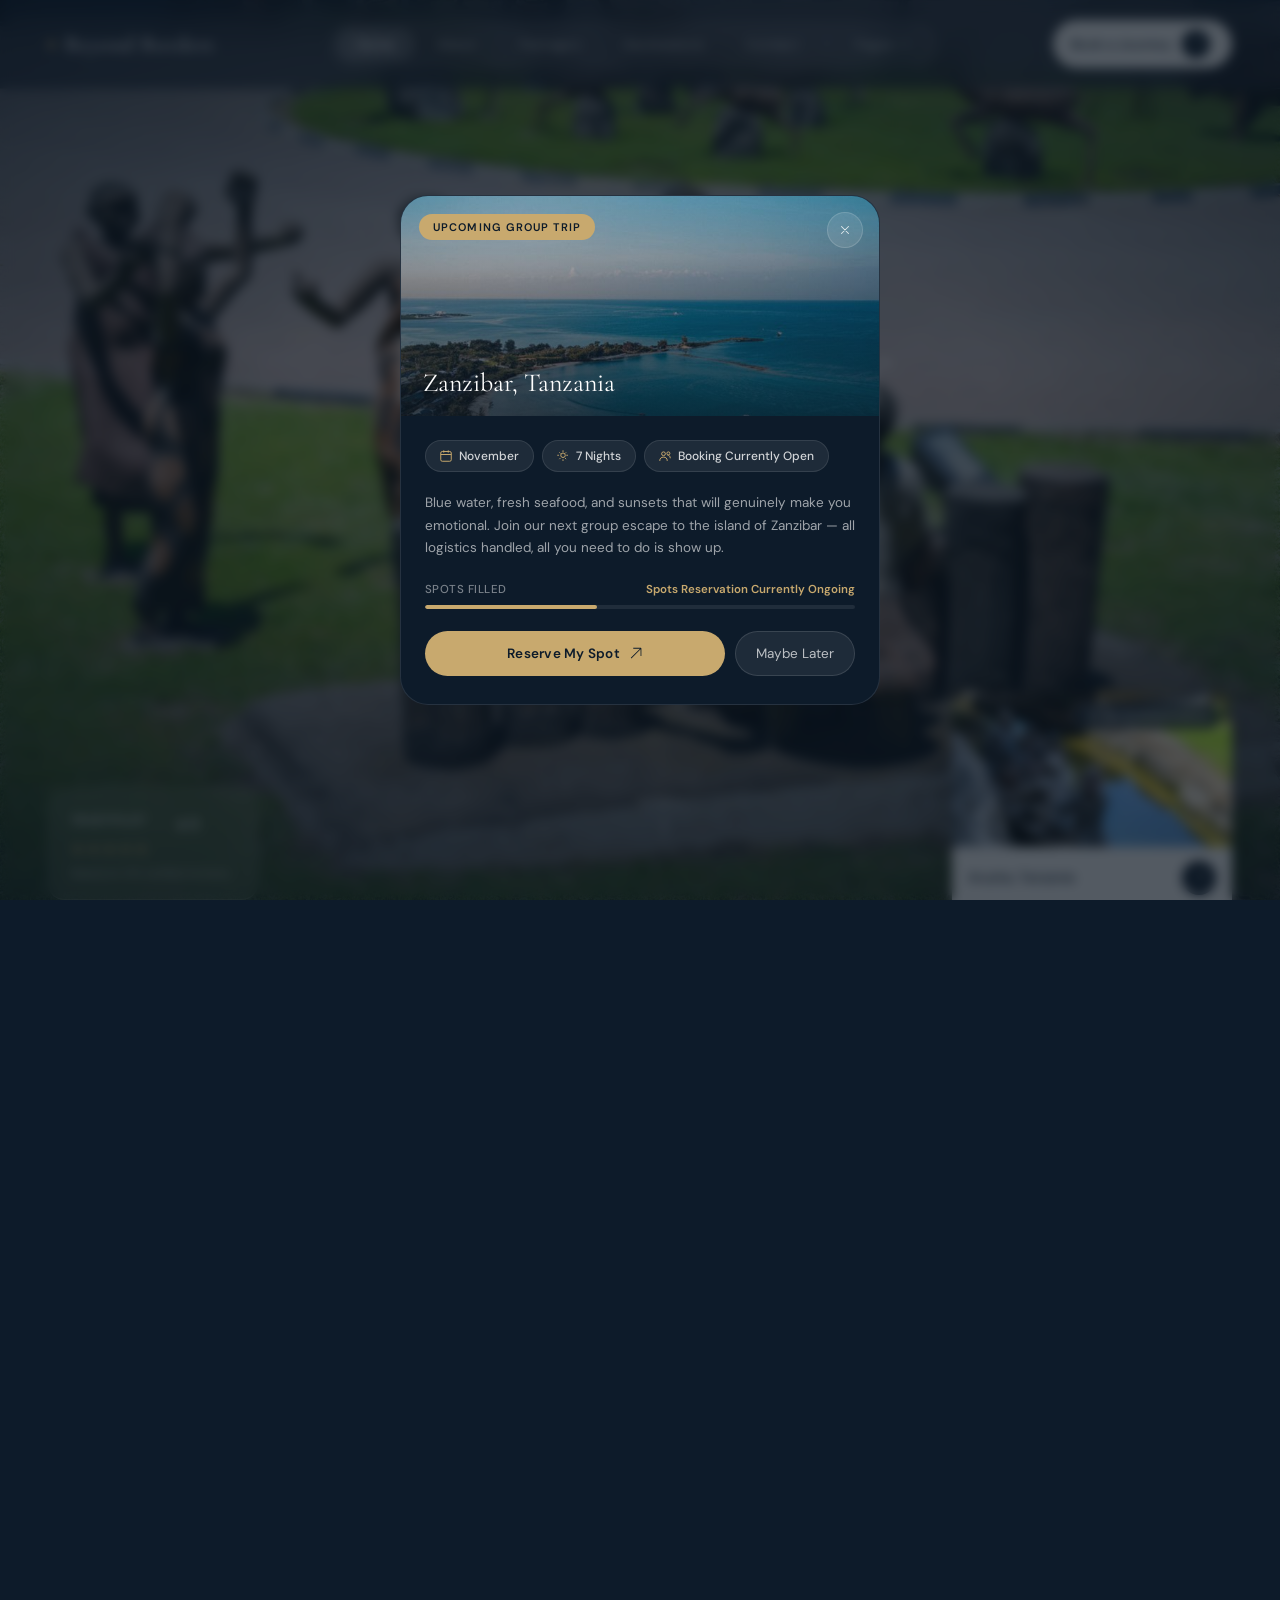
==== frontend/index.html @ 05ccacb8 "Added Pop Up Card For Upcoming Trips" ====
<!DOCTYPE html>
<html lang="en">
<head>
    <meta charset="UTF-8"/>
    <meta name="viewport" content="width=device-width, initial-scale=1.0"/>
    <title>Beyond Borders – Travel Redefined</title>
    <link rel="preconnect" href="https://fonts.googleapis.com"/>
    <link rel="preconnect" href="https://fonts.gstatic.com" crossorigin/>
    <link href="https://fonts.googleapis.com/css2?family=Cormorant+Garamond:ital,wght@0,300;0,400;0,600;0,700;1,300;1,400&family=DM+Sans:wght@300;400;500;600&display=swap" rel="stylesheet"/>

    <style>
        *, *::before, *::after { margin: 0; padding: 0; box-sizing: border-box; }

        :root {
            --cream: #F5F0E8;
            --sand: #E8DCC8;
            --dark: #0D1B2A;
            --deep: #0A1520;
            --accent: #C8A96E;
            --accent-light: #E2C98A;
            --white: #FFFFFF;
            --muted: rgba(255,255,255,0.55);
            --nav-bg: rgba(13,27,42,0.55);
            --pill-active: rgba(255,255,255,0.18);
        }

        html, body { height: 100%; font-family: 'DM Sans', sans-serif; background: var(--dark); overflow-x: hidden; }

        /* ─── NAVBAR ─── */
        nav {
            position: fixed; top: 0; left: 0; right: 0; z-index: 100;
            padding: 20px 48px;
            display: flex; align-items: center; justify-content: space-between;
            backdrop-filter: blur(18px);
            background: var(--nav-bg);
            border-bottom: 1px solid rgba(255,255,255,0.08);
            transition: transform 0.4s cubic-bezier(0.77,0,0.175,1), background 0.4s ease;
        }

        nav.nav-hidden { transform: translateY(-110%); }

        .nav-logo {
            font-family: 'Cormorant Garamond', serif;
            font-size: 22px;
            font-weight: 600;
            letter-spacing: 0.04em;
            color: var(--white);
            text-decoration: none;
            display: flex; align-items: center; gap: 10px;
        }
        .nav-logo-dot {
            width: 7px; height: 7px;
            background: var(--accent);
            border-radius: 50%;
            display: inline-block;
        }

        .nav-links {
            display: flex; align-items: center;
            background: rgba(255,255,255,0.08);
            border: 1px solid rgba(255,255,255,0.12);
            border-radius: 100px;
            padding: 5px 6px;
            gap: 2px;
            list-style: none;
        }
        .nav-links li a {
            display: block;
            padding: 8px 20px;
            font-size: 13.5px;
            font-weight: 400;
            color: rgba(255,255,255,0.75);
            text-decoration: none;
            border-radius: 100px;
            letter-spacing: 0.02em;
            transition: all 0.25s ease;
        }
        .nav-links li a:hover { color: var(--white); background: rgba(255,255,255,0.1); }
        .nav-links li a.active { background: rgba(255,255,255,0.18); color: var(--white); font-weight: 500; }

        .nav-links .nav-dot {
            width: 4px; height: 4px; background: rgba(255,255,255,0.3);
            border-radius: 50%; align-self: center; margin: 0 4px;
        }

        .nav-cta {
            display: flex; align-items: center; gap: 12px;
        }
        .nav-dropdown-wrap {
            position: relative;
        }

        .nav-dropdown-toggle {
            display: flex !important;
            align-items: center;
            gap: 6px;
        }

        .nav-dropdown-toggle svg {
            transition: transform 0.25s ease;
            flex-shrink: 0;
        }

        .nav-dropdown-wrap:hover .nav-dropdown-toggle svg {
            transform: rotate(180deg);
        }

        .nav-dropdown {
            position: absolute;
            top: calc(100% + 12px);
            left: 50%;
            transform: translateX(-50%) translateY(8px);
            background: rgba(13, 27, 42, 0.85);
            backdrop-filter: blur(20px);
            border: 1px solid rgba(255,255,255,0.12);
            border-radius: 14px;
            padding: 8px;
            min-width: 170px;
            display: flex;
            flex-direction: column;
            gap: 2px;
            opacity: 0;
            pointer-events: none;
            transition: all 0.25s cubic-bezier(0.16, 1, 0.3, 1);
        }

        .nav-dropdown-wrap:hover .nav-dropdown {
            opacity: 1;
            pointer-events: all;
            transform: translateX(-50%) translateY(0);
        }

        .nav-dropdown a {
            padding: 9px 14px !important;
            font-size: 13px !important;
            color: rgba(255,255,255,0.7) !important;
            border-radius: 8px !important;
            text-decoration: none;
            transition: all 0.2s ease;
            white-space: nowrap;
        }

        .nav-dropdown a:hover {
            background: rgba(255,255,255,0.1) !important;
            color: white !important;
        }

        /* Hamburger button */
        .hamburger {
            display: none;
            flex-direction: column;
            justify-content: center;
            gap: 5px;
            background: none;
            border: 1px solid rgba(255,255,255,0.2);
            border-radius: 10px;
            padding: 8px 10px;
            cursor: pointer;
            z-index: 101;
        }
        .hamburger span {
            display: block;
            width: 20px;
            height: 1.5px;
            background: var(--white);
            border-radius: 2px;
            transition: all 0.3s ease;
            transform-origin: center;
        }

        /* Hamburger open state — turns into X */
        .hamburger.open span:nth-child(1) {
            transform: translateY(6.5px) rotate(45deg);
        }
        .hamburger.open span:nth-child(2) {
            opacity: 0;
            transform: scaleX(0);
        }
        .hamburger.open span:nth-child(3) {
            transform: translateY(-6.5px) rotate(-45deg);
        }

        /* Mobile menu panel */
        .mobile-menu {
            position: fixed;
            top: 0; left: 0; right: 0;
            background: rgba(13,27,42,0.97);
            backdrop-filter: blur(24px);
            padding: 100px 32px 48px;
            display: flex;
            flex-direction: column;
            gap: 4px;
            z-index: 99;
            transform: translateY(-100%);
            transition: transform 0.4s cubic-bezier(0.77,0,0.175,1);
            border-bottom: 1px solid rgba(255,255,255,0.08);
        }
        .mobile-menu.open {
            transform: translateY(0);
        }

        .mobile-link {
            font-family: 'DM Sans', sans-serif;
            font-size: 15px;
            font-weight: 400;
            color: rgba(255,255,255,0.7);
            text-decoration: none;
            padding: 14px 0;
            border-bottom: 1px solid rgba(255,255,255,0.06);
            transition: color 0.2s ease;
        }
        .mobile-link:hover,
        .mobile-link.active { color: var(--white); }
        .mobile-link:last-of-type { border-bottom: none; }

        .mobile-book {
            display: block;
            margin-top: 24px;
            background: var(--accent);
            color: var(--dark);
            text-align: center;
            padding: 14px 24px;
            border-radius: 100px;
            font-size: 14px;
            font-weight: 600;
            text-decoration: none;
            letter-spacing: 0.02em;
            transition: background 0.25s ease;
        }
        .mobile-book:hover { background: var(--accent-light); }

        /* Show hamburger only on mobile */
        @media (max-width: 900px) {
            .hamburger { display: flex; }
            .nav-cta { display: none; } /* hide desktop CTA on mobile */
        }

        .btn-book {
            display: flex; align-items: center; gap: 10px;
            background: var(--white);
            color: var(--dark);
            font-family: 'DM Sans', sans-serif;
            font-size: 13.5px;
            font-weight: 500;
            padding: 10px 22px 10px 18px;
            border-radius: 100px;
            border: none; cursor: pointer;
            text-decoration: none;
            letter-spacing: 0.02em;
            transition: all 0.3s ease;
            position: relative; overflow: hidden;
        }
        .btn-book::after {
            content: ''; position: absolute; inset: 0;
            background: var(--accent);
            transform: translateX(-101%);
            transition: transform 0.35s cubic-bezier(0.77,0,0.175,1);
            border-radius: inherit;
        }
        .btn-book:hover::after { transform: translateX(0); }
        .btn-book:hover { color: var(--dark); }
        .btn-book span { position: relative; z-index: 1; }
        .btn-book-arrow {
            width: 28px; height: 28px;
            background: var(--dark);
            border-radius: 50%;
            display: flex; align-items: center; justify-content: center;
            flex-shrink: 0;
            position: relative; z-index: 1;
            transition: background 0.3s ease;
        }
        .btn-book:hover .btn-book-arrow { background: var(--dark); }
        .btn-book-arrow svg { width: 12px; height: 12px; }

        /* ─── HERO SECTION ─── */
        .hero {
            position: relative;
            height: 100vh; min-height: 700px;
            display: flex; flex-direction: column;
            overflow: hidden;
        }

        /* Background image */
        .hero-bg {
            position: absolute; inset: 0;
            background:
                    linear-gradient(to bottom, rgba(10,21,32,0.45) 0%, rgba(10,21,32,0.15) 40%, rgba(10,21,32,0.6) 100%),
                    url('Assets/Hero.jpg') center center / cover no-repeat;
            transform: scale(1.05);
            animation: heroZoom 12s ease-out forwards;
        }
        @keyframes heroZoom {
            from { transform: scale(1.05); }
            to   { transform: scale(1.0); }
        }

        /* Subtle vignette */
        .hero-bg::after {
            content: '';
            position: absolute; inset: 0;
            background: radial-gradient(ellipse at center, transparent 40%, rgba(10,21,32,0.5) 100%);
        }

        /* ─── HERO CONTENT ─── */
        .hero-body {
            position: relative; z-index: 2;
            flex: 1;
            display: flex; flex-direction: column;
            justify-content: center; align-items: center;
            text-align: center;
            padding: 0 24px;
            padding-top: 90px;
        }

        .hero-eyebrow {
            display: flex; align-items: center; gap: 10px;
            margin-bottom: 28px;
            animation: fadeUp 0.8s 0.2s both ease;
        }
        .hero-eyebrow-line { width: 32px; height: 1px; background: var(--accent); }
        .hero-eyebrow-text {
            font-size: 11px;
            font-weight: 500;
            letter-spacing: 0.25em;
            text-transform: uppercase;
            color: var(--accent-light);
        }

        .hero-title {
            font-family: 'Cormorant Garamond', serif;
            font-size: clamp(58px, 8vw, 112px);
            font-weight: 300;
            line-height: 0.95;
            letter-spacing: -0.01em;
            color: var(--white);
            margin-bottom: 32px;
            animation: fadeUp 0.9s 0.35s both ease;
        }
        .hero-title em {
            font-style: italic;
            color: var(--accent-light);
        }

        .hero-subtitle {
            font-size: 15px;
            font-weight: 300;
            color: var(--muted);
            max-width: 420px;
            line-height: 1.7;
            margin-bottom: 44px;
            animation: fadeUp 0.9s 0.5s both ease;
        }

        .hero-actions {
            display: flex; align-items: center; gap: 16px;
            animation: fadeUp 0.9s 0.65s both ease;
        }

        .btn-primary {
            display: flex; align-items: center; gap: 12px;
            background: var(--white);
            color: var(--dark);
            font-family: 'DM Sans', sans-serif;
            font-size: 14px;
            font-weight: 500;
            padding: 14px 28px 14px 22px;
            border-radius: 100px;
            border: none; cursor: pointer;
            text-decoration: none;
            letter-spacing: 0.01em;
            transition: all 0.3s ease;
            position: relative; overflow: hidden;
        }
        .btn-primary::after {
            content: ''; position: absolute; inset: 0;
            background: var(--accent);
            transform: translateX(-101%);
            transition: transform 0.4s cubic-bezier(0.77,0,0.175,1);
        }
        .btn-primary:hover::after { transform: translateX(0); }
        .btn-primary > * { position: relative; z-index: 1; }
        .btn-primary-arrow {
            width: 32px; height: 32px;
            background: var(--dark);
            border-radius: 50%;
            display: flex; align-items: center; justify-content: center;
            transition: transform 0.3s ease;
        }
        .btn-primary:hover .btn-primary-arrow { transform: rotate(45deg); }
        .btn-primary-arrow svg { width: 13px; height: 13px; fill: white; }

        .btn-ghost {
            font-size: 14px; font-weight: 400;
            color: rgba(255,255,255,0.7);
            text-decoration: none;
            letter-spacing: 0.03em;
            padding: 14px 4px;
            border-bottom: 1px solid rgba(255,255,255,0.3);
            transition: all 0.25s ease;
        }
        .btn-ghost:hover { color: var(--white); border-color: var(--accent); }

        /* ─── HERO BOTTOM BAR ─── */
        .hero-bottom {
            position: relative; z-index: 2;
            display: flex; align-items: flex-end; justify-content: space-between;
            padding: 0 48px 0;
            gap: 20px;
        }

        /* Review badge */
        .review-badge {
            background: rgba(255,255,255,0.1);
            backdrop-filter: blur(20px);
            border: 1px solid rgba(255,255,255,0.2);
            border-radius: 16px;
            padding: 18px 22px;
            display: flex; flex-direction: column; gap: 10px;
            animation: fadeUp 1s 0.8s both ease;
            min-width: 210px;
        }
        .review-badge-top {
            display: flex; align-items: center; gap: 14px;
        }
        .review-platform {
            font-size: 11px; font-weight: 600;
            letter-spacing: 0.12em; text-transform: uppercase;
            color: var(--white);
        }
        .review-divider { width: 1px; height: 14px; background: rgba(255,255,255,0.3); }
        .review-score {
            font-family: 'Cormorant Garamond', serif;
            font-size: 22px; font-weight: 600;
            color: var(--white);
        }
        .review-stars {
            display: flex; gap: 3px;
        }
        .review-stars svg { width: 13px; height: 13px; fill: var(--accent); }
        .review-count {
            font-size: 11.5px; color: rgba(255,255,255,0.6); font-weight: 400;
        }

        /* Destination card slider */
        .dest-card-wrap {
            animation: fadeUp 1s 0.95s both ease;
        }
        .dest-card {
            background: var(--white);
            border-radius: 18px;
            overflow: hidden;
            width: 280px;
            box-shadow: 0 24px 60px rgba(0,0,0,0.35);
            margin-bottom: -60px;
        }
        .dest-card-img {
            position: relative;
            height: 155px;
            overflow: hidden;
        }
        .dest-card-img img {
            width: 100%; height: 100%; object-fit: cover;
            display: block;
            transition: transform 6s ease;
        }
        .dest-card:hover .dest-card-img img { transform: scale(1.06); }
        .dest-card-price-tag {
            position: absolute; top: 12px; right: 12px;
            background: rgba(13,27,42,0.75);
            backdrop-filter: blur(8px);
            color: var(--white);
            font-size: 11.5px; font-weight: 500;
            padding: 5px 12px;
            border-radius: 100px;
            letter-spacing: 0.02em;
        }
        .dest-card-body {
            padding: 14px 16px 16px;
            display: flex; align-items: center; justify-content: space-between;
        }
        .dest-card-name {
            font-size: 13.5px; font-weight: 500; color: var(--dark);
            line-height: 1.35; max-width: 180px;
        }
        .dest-card-link {
            width: 34px; height: 34px;
            background: var(--dark);
            border-radius: 50%;
            display: flex; align-items: center; justify-content: center;
            flex-shrink: 0;
            cursor: pointer; transition: background 0.25s ease;
            text-decoration: none;
        }
        .dest-card-link:hover { background: var(--accent); }
        .dest-card-link svg { width: 13px; height: 13px; fill: var(--white); }

        /* Slider dots/nav */
        .slider-nav {
            display: flex; align-items: center; gap: 14px;
            padding: 10px 16px;
            border-top: 1px solid rgba(0,0,0,0.06);
        }
        .slider-arrow {
            width: 28px; height: 28px;
            display: flex; align-items: center; justify-content: center;
            border: 1px solid rgba(0,0,0,0.15);
            border-radius: 50%;
            cursor: pointer; color: var(--dark);
            transition: all 0.2s ease;
            background: none;
        }
        .slider-arrow:hover { background: var(--dark); color: var(--white); border-color: var(--dark); }
        .slider-arrow svg { width: 11px; height: 11px; }
        .slider-progress {
            flex: 1; height: 2px; background: rgba(0,0,0,0.1); border-radius: 2px; overflow: hidden;
        }
        .slider-progress-fill {
            height: 100%; width: 33.33%; background: var(--dark);
            border-radius: 2px;
            transition: width 0.4s ease;
        }
        .slider-count { font-size: 11px; color: rgba(0,0,0,0.4); font-weight: 500; }

        @keyframes fadeUp {
            from { opacity: 0; transform: translateY(30px); }
            to   { opacity: 1; transform: translateY(0); }
        }

        /* ─── SCROLL INDICATOR ─── */
        .scroll-hint {
            position: absolute; bottom: 48px; left: 50%; transform: translateX(-50%);
            display: flex; flex-direction: column; align-items: center; gap: 8px;
            z-index: 3;
            animation: fadeUp 1s 1.2s both ease;
            opacity: 0.5;
        }
        .scroll-hint span {
            font-size: 10px; letter-spacing: 0.18em; text-transform: uppercase; color: var(--white);
        }
        .scroll-line {
            width: 1px; height: 36px;
            background: linear-gradient(to bottom, var(--white), transparent);
            animation: scrollPulse 2s infinite ease-in-out;
        }
        @keyframes scrollPulse {
            0%,100% { transform: scaleY(1); opacity: 0.5; }
            50%      { transform: scaleY(0.6); opacity: 1; }
        }

        /* ─── TICKER ─── */
        .ticker-bar {
            position: relative; z-index: 2;
            background: var(--accent);
            padding: 10px 0;
            overflow: hidden;
        }
        .ticker-track {
            display: flex; gap: 0;
            animation: ticker 22s linear infinite;
            white-space: nowrap;
        }
        .ticker-item {
            display: flex; align-items: center; gap: 14px;
            padding: 0 32px;
            font-size: 11.5px;
            font-weight: 500;
            letter-spacing: 0.14em;
            text-transform: uppercase;
            color: var(--dark);
        }
        .ticker-sep { width: 5px; height: 5px; background: var(--dark); border-radius: 50%; opacity: 0.4; }
        @keyframes ticker {
            from { transform: translateX(0); }
            to   { transform: translateX(-50%); }
        }

        /* ─── RESPONSIVE ─── */
        @media (max-width: 900px) {
            nav { padding: 16px 24px; }
            .nav-links { display: none; }
            .hero-bottom { padding: 0 24px 32px; }
            .dest-card-wrap { display: none; }
            .review-badge { min-width: unset; }
            .hero-body { padding: 0 20px; padding-top: 80px; }
        }

        /* ─── ACTIVITIES SECTION ─── */
        .activities-section {
            background: #F7F5F0;
            padding: 96px 0 80px;
            overflow: hidden;
        }
        .activities-inner {
            display: flex; flex-direction: column; align-items: center;
        }

        .act-eyebrow { margin-bottom: 32px; }
        .act-eyebrow-pill {
            display: inline-flex; align-items: center; gap: 8px;
            border: 1px solid rgba(13,27,42,0.15);
            border-radius: 100px;
            padding: 8px 18px;
            font-size: 12px; font-weight: 500;
            letter-spacing: 0.04em;
            color: var(--dark);
            background: var(--white);
        }
        .act-eyebrow-pill svg { color: var(--accent); flex-shrink: 0; }

        .act-heading {
            font-family: 'Cormorant Garamond', serif;
            font-size: clamp(32px, 4.5vw, 58px);
            font-weight: 400;
            line-height: 1.1;
            color: var(--dark);
            text-align: center;
            max-width: 820px;
            padding: 0 24px;
            margin-bottom: 48px;
        }
        .act-heading em { font-style: italic; color: var(--accent); }

        .act-tabs {
            display: flex; align-items: center; gap: 8px;
            margin-bottom: 52px;
            flex-wrap: wrap; justify-content: center;
            padding: 0 24px;
        }
        .act-tab {
            padding: 10px 22px;
            border-radius: 100px;
            border: 1px solid rgba(13,27,42,0.15);
            background: var(--white);
            font-family: 'DM Sans', sans-serif;
            font-size: 13.5px; font-weight: 400;
            color: rgba(13,27,42,0.6);
            cursor: pointer;
            transition: all 0.25s ease;
        }
        .act-tab:hover { border-color: var(--dark); color: var(--dark); }
        .act-tab.active {
            background: var(--dark);
            border-color: var(--dark);
            color: var(--white);
            font-weight: 500;
        }

        .act-marquee-wrap {
            width: 100%;
            overflow: hidden;
            position: relative;
        }
        .act-marquee-wrap::before,
        .act-marquee-wrap::after {
            content: '';
            position: absolute; top: 0; bottom: 0; width: 120px; z-index: 2;
            pointer-events: none;
        }
        .act-marquee-wrap::before { left: 0; background: linear-gradient(to right, #F7F5F0, transparent); }
        .act-marquee-wrap::after  { right: 0; background: linear-gradient(to left,  #F7F5F0, transparent); }

        .act-marquee {
            display: flex;
            width: max-content;
            animation: actScroll 32s linear infinite;
        }
        .act-marquee:hover { animation-play-state: paused; }

        @keyframes actScroll {
            from { transform: translateX(0); }
            to   { transform: translateX(-50%); }
        }

        .act-track {
            display: flex; gap: 16px;
            padding: 0 8px;
        }

        .act-img-wrap {
            position: relative;
            width: 240px; height: 320px;
            border-radius: 20px;
            overflow: hidden;
            flex-shrink: 0;
            cursor: pointer;
            transition: transform 0.4s ease;
        }
        .act-img-wrap:hover { transform: scale(1.03); }
        .act-img-wrap:nth-child(3n+2) { height: 280px; margin-top: 24px; }
        .act-img-wrap:nth-child(3n+3) { height: 360px; }

        .act-img-wrap img {
            width: 100%; height: 100%; object-fit: cover; display: block;
            transition: transform 0.6s ease;
        }
        .act-img-wrap:hover img { transform: scale(1.08); }

        .act-img-wrap::after {
            content: '';
            position: absolute; inset: 0;
            background: linear-gradient(to top, rgba(13,27,42,0.65) 0%, transparent 55%);
            border-radius: inherit;
        }

        .act-img-label {
            position: absolute; bottom: 14px; left: 16px; right: 16px;
            font-size: 12px; font-weight: 500;
            color: rgba(255,255,255,0.9);
            letter-spacing: 0.04em;
            z-index: 1;
        }

        .act-img-wrap.hidden { display: none; }

        /* ─── BOOKING SECTION ─── */
        .booking-section {
            background: #F0EDE8;
            padding: 96px 0 72px;
            overflow: hidden;
        }
        .booking-inner {
            max-width: 1400px;
            margin: 0 auto;
            padding: 0 48px;
        }

        .booking-header {
            display: flex; flex-direction: column; align-items: center;
            gap: 28px; margin-bottom: 60px; text-align: center;
        }
        .booking-header .act-eyebrow-pill { background: var(--white); }

        .booking-heading {
            font-family: 'Cormorant Garamond', serif;
            font-size: clamp(32px, 4vw, 54px);
            font-weight: 400; line-height: 1.15;
            color: var(--dark);
        }

        .booking-slider-wrap {
            overflow: hidden;
            margin: 0 -48px;
            padding: 0 48px;
            cursor: grab;
            user-select: none;
        }
        .booking-slider-wrap:active { cursor: grabbing; }

        .booking-track {
            display: flex; gap: 20px;
            transition: transform 0.5s cubic-bezier(0.77, 0, 0.175, 1);
            will-change: transform;
        }

        .booking-card {
            background: var(--white);
            border-radius: 24px;
            padding: 44px 40px 40px;
            min-width: 420px;        /* was 340px */
            flex-shrink: 0;
            display: flex; flex-direction: column; gap: 32px;
            box-shadow: 0 2px 20px rgba(13,27,42,0.06);
            transition: box-shadow 0.3s ease, transform 0.3s ease;
        }

        .booking-card:hover {
            box-shadow: 0 8px 40px rgba(13,27,42,0.12);
            transform: translateY(-4px);
        }

        .booking-card-text { display: flex; flex-direction: column; gap: 12px; }

        .booking-num {
            font-family: 'Cormorant Garamond', serif;
            font-size: 48px; font-weight: 300;
            color: var(--dark); line-height: 1;
            opacity: 0.9;
        }

        .booking-title {
            font-family: 'DM Sans', sans-serif;
            font-size: 20px; font-weight: 600;
            color: var(--dark); line-height: 1.2;
        }

        .booking-desc {
            font-size: 14px; font-weight: 400;
            color: rgba(13,27,42,0.55);
            line-height: 1.65; max-width: 260px;
        }

        .booking-card-img {
            border-radius: 16px;
            overflow: hidden;
            height: 300px;
            flex-shrink: 0;
        }
        .booking-card-img img {
            width: 100%; height: 100%; object-fit: cover; display: block;
            transition: transform 0.6s ease;
        }
        .booking-card:hover .booking-card-img img { transform: scale(1.05); }

        .booking-controls {
            display: flex; align-items: center; gap: 24px;
            margin-top: 36px;
        }
        .booking-progress {
            flex: 1; height: 2px;
            background: rgba(13,27,42,0.12);
            border-radius: 2px; overflow: hidden;
        }
        .booking-progress-fill {
            height: 100%; width: 25%;
            background: var(--dark);
            border-radius: 2px;
            transition: width 0.5s cubic-bezier(0.77,0,0.175,1);
        }
        .booking-arrows { display: flex; gap: 10px; }
        .booking-arrow {
            width: 40px; height: 40px;
            border-radius: 50%;
            border: 1px solid rgba(13,27,42,0.2);
            background: var(--white);
            display: flex; align-items: center; justify-content: center;
            cursor: pointer; color: var(--dark);
            transition: all 0.25s ease;
        }
        .booking-arrow:hover { background: var(--dark); color: var(--white); border-color: var(--dark); }
        .booking-arrow:disabled { opacity: 0.3; cursor: not-allowed; }
        .booking-arrow:disabled:hover { background: var(--white); color: var(--dark); border-color: rgba(13,27,42,0.2); }

        @media (max-width: 900px) {
            .booking-inner { padding: 0 24px; }
            .booking-slider-wrap { margin: 0 -24px; padding: 0 24px; }
            .booking-card { min-width: 280px; }
        }

        /* ─── PACKAGES ─── */
        .pkg-section {
            background: var(--white);
            padding: 96px 0 80px;
        }
        .pkg-inner {
            max-width: 1300px;
            margin: 0 auto;
            padding: 0 48px;
        }
        .pkg-header {
            display: flex; flex-direction: column; align-items: center;
            gap: 28px; margin-bottom: 64px; text-align: center;
        }
        .pkg-heading {
            font-family: 'Cormorant Garamond', serif;
            font-size: clamp(32px, 4vw, 54px);
            font-weight: 400; line-height: 1.15;
            color: var(--dark);
        }
        .pkg-grid {
            display: grid;
            grid-template-columns: repeat(3, 1fr);
            gap: 24px;
        }
        .pkg-card {
            display: flex; flex-direction: column;
            border-radius: 20px;
            overflow: hidden;
            border: 1px solid rgba(13,27,42,0.08);
            background: var(--white);
            transition: transform 0.3s ease, box-shadow 0.3s ease;
        }
        .pkg-card:hover {
            transform: translateY(-6px);
            box-shadow: 0 20px 50px rgba(13,27,42,0.1);
        }
        .pkg-card-img {
            position: relative;
            height: 340px; overflow: hidden;
        }
        .pkg-card-img img {
            width: 100%; height: 100%; object-fit: cover; display: block;
            transition: transform 0.6s ease;
        }
        .pkg-card:hover .pkg-card-img img { transform: scale(1.05); }
        .pkg-badge {
            position: absolute; top: 16px; right: 16px;
            background: var(--dark); color: var(--white);
            font-size: 12px; font-weight: 500;
            padding: 6px 14px; border-radius: 100px;
            letter-spacing: 0.03em;
        }
        .pkg-card-body {
            padding: 24px 24px 28px;
            display: flex; flex-direction: column; gap: 12px;
        }
        .pkg-card-row {
            display: flex; align-items: center; justify-content: space-between;
            gap: 12px;
        }
        .pkg-name {
            font-size: 18px; font-weight: 600; color: var(--dark);
        }
        .pkg-price {
            font-size: 13px; font-weight: 500;
            color: rgba(13,27,42,0.5);
            white-space: nowrap;
        }
        .pkg-desc {
            font-size: 14px; color: rgba(13,27,42,0.55); line-height: 1.6;
        }
        .pkg-btn {
            display: inline-flex; align-items: center;
            margin-top: 8px;
            background: var(--dark); color: var(--white);
            border-radius: 100px; padding: 12px 24px;
            text-decoration: none; font-size: 13.5px; font-weight: 500;
            overflow: hidden; align-self: flex-start;
        }
        .pkg-btn-texts {
            display: flex; flex-direction: column; height: 18px; overflow: hidden;
            transition: transform 0.3s cubic-bezier(0.77,0,0.175,1);
        }
        .pkg-btn:hover .pkg-btn-texts { transform: translateY(-50%); }
        .pkg-btn-texts span { line-height: 18px; white-space: nowrap; }

        /* ─── REVIEWS ─── */
        .rev-section-wrap {
            background: var(--white); /* or whatever the surrounding section bg is */
            padding: 40px 48px;       /* this is what creates the outer spacing */
        }

        .rev-section {
            background: var(--dark);
            padding: 72px 48px;
            border-radius: 32px;
            overflow: hidden;
        }

        .rev-inner {
            max-width: 1300px;
            margin: 0 auto;
            padding: 0;               /* no extra inner padding needed */
        }
        .rev-header {
            display: flex; flex-direction: column; align-items: center;
            gap: 20px; margin-bottom: 56px; text-align: center;
        }
        .rev-pill { border-color: rgba(255,255,255,0.2); background: rgba(255,255,255,0.08); color: var(--white); }
        .rev-subheading {
            font-size: 16px; font-weight: 300;
            color: rgba(255,255,255,0.65); max-width: 560px; line-height: 1.6;
        }
        .rev-grid {
            display: grid;
            grid-template-columns: repeat(3, 1fr);
            gap: 16px;
        }
        .rev-card {
            background: rgba(255,255,255,0.07);
            border: 1px solid rgba(255,255,255,0.1);
            border-radius: 20px;
            padding: 32px 28px;
            display: flex; flex-direction: column; gap: 20px;
            transition: background 0.3s ease;
        }
        .rev-card:hover { background: rgba(255,255,255,0.1); }
        .rev-info-card {
            grid-row: span 2;
            background: rgba(255,255,255,0.05);
            justify-content: space-between;
        }
        .rev-score {
            font-family: 'Cormorant Garamond', serif;
            font-size: 80px; font-weight: 300; color: var(--white); line-height: 1;
        }
        .rev-info-text {
            font-size: 14px; color: rgba(255,255,255,0.6); line-height: 1.65;
        }
        .rev-platform-block { display: flex; flex-direction: column; gap: 14px; }
        .rev-platform-name {
            font-size: 18px; font-weight: 600; color: var(--white); letter-spacing: 0.01em;
        }
        .rev-avatars {
            display: flex; align-items: center;
        }
        .rev-avatars img {
            width: 36px; height: 36px; border-radius: 50%; object-fit: cover;
            border: 2px solid var(--dark); margin-left: -8px;
        }
        .rev-avatars img:first-child { margin-left: 0; }
        .rev-avatar-count {
            width: 36px; height: 36px; border-radius: 50%;
            background: rgba(255,255,255,0.15);
            border: 2px solid var(--dark);
            margin-left: -8px;
            display: flex; align-items: center; justify-content: center;
            font-size: 11px; font-weight: 600; color: var(--white);
        }
        .rev-stars-row { display: flex; align-items: center; gap: 10px; }
        .rev-stars-small { color: var(--accent); font-size: 16px; letter-spacing: 2px; }
        .rev-trusted { font-size: 12px; color: rgba(255,255,255,0.5); }
        .rev-leave-btn {
            display: block; text-align: center;
            background: var(--white); color: var(--dark);
            border-radius: 100px; padding: 14px 24px;
            font-size: 14px; font-weight: 500;
            text-decoration: none;
            transition: background 0.25s ease;
            margin-top: auto;
        }
        .rev-leave-btn:hover { background: var(--accent); }
        .rev-stars { color: var(--accent); font-size: 20px; letter-spacing: 3px; }
        .rev-quote {
            font-size: 15px; font-weight: 400;
            color: var(--white); line-height: 1.7; flex: 1;
        }
        .rev-name {
            font-size: 13px; font-weight: 500;
            color: rgba(255,255,255,0.5); letter-spacing: 0.02em;
        }
        .rev-progress-bar {
            margin-top: 40px; height: 2px;
            background: rgba(255,255,255,0.1); border-radius: 2px; overflow: hidden;
        }
        .rev-progress-fill {
            height: 100%; background: var(--white);
            border-radius: 2px; transition: width 0.4s ease;
        }

        /* ─── FAQ ─── */
        .faq-section {
            background: #F2F0EB;
            padding: 96px 0 80px;
        }
        .faq-inner {
            max-width: 860px;
            margin: 0 auto;
            padding: 0 48px;
        }
        .faq-header {
            display: flex; flex-direction: column; align-items: center;
            gap: 24px; margin-bottom: 56px; text-align: center;
        }
        .faq-heading {
            font-family: 'Cormorant Garamond', serif;
            font-size: clamp(32px, 4vw, 52px);
            font-weight: 400; line-height: 1.15; color: var(--dark);
        }
        .faq-list { display: flex; flex-direction: column; gap: 12px; }
        .faq-item {
            background: var(--white);
            border-radius: 16px;
            overflow: hidden;
            border: 1px solid rgba(13,27,42,0.06);
        }
        .faq-question {
            width: 100%;
            display: flex; align-items: center; justify-content: space-between;
            padding: 22px 28px;
            background: none; border: none; cursor: pointer;
            font-family: 'DM Sans', sans-serif;
            font-size: 16px; font-weight: 500; color: var(--dark);
            text-align: left; gap: 16px;
        }
        .faq-icon {
            width: 32px; height: 32px; flex-shrink: 0;
            border: 1px solid rgba(13,27,42,0.15); border-radius: 50%;
            display: flex; align-items: center; justify-content: center;
            color: var(--dark); transition: all 0.25s ease;
        }
        .faq-item.open .faq-icon {
            background: var(--dark); color: var(--white); border-color: var(--dark);
            transform: rotate(45deg);
        }
        .faq-answer {
            max-height: 0; overflow: hidden;
            transition: max-height 0.4s cubic-bezier(0.77,0,0.175,1), padding 0.3s ease;
            padding: 0 28px;
        }
        .faq-item.open .faq-answer {
            max-height: 200px;
            padding: 0 28px 22px;
        }
        .faq-answer p {
            font-size: 14px; color: rgba(13,27,42,0.6); line-height: 1.7;
        }
        .faq-cta {
            display: flex; justify-content: center;
            margin-top: 48px;
        }
        .faq-btn {
            background: var(--dark); color: var(--white);
            border-radius: 100px; padding: 14px 32px;
            font-size: 14px; font-weight: 500;
            text-decoration: none; letter-spacing: 0.02em;
            transition: background 0.25s ease;
        }
        .faq-btn:hover { background: var(--accent); color: var(--dark); }

        /* ─── FOOTER ─── */
        .footer {
            background: var(--dark);
            padding: 72px 0 0;
        }
        .footer-inner {
            max-width: 1300px;
            margin: 0 auto;
            padding: 0 48px;
        }
        .footer-top {
            display: grid;
            grid-template-columns: 1fr 2fr;
            gap: 80px;
            padding-bottom: 56px;
            border-bottom: 1px solid rgba(255,255,255,0.08);
        }
        .footer-brand { display: flex; flex-direction: column; gap: 20px; }
        .footer-logo {
            font-family: 'Cormorant Garamond', serif;
            font-size: 22px; font-weight: 600;
            letter-spacing: 0.04em; color: var(--white);
            text-decoration: none;
            display: flex; align-items: center; gap: 10px;
        }
        .footer-tagline {
            font-size: 14px; color: rgba(255,255,255,0.5);
            line-height: 1.7;
        }
        .footer-socials { display: flex; flex-direction: column; gap: 14px; margin-top: 8px; }
        .footer-social {
            display: flex; align-items: center; gap: 12px;
            font-size: 14px; color: rgba(255,255,255,0.6);
            text-decoration: none;
            transition: color 0.2s ease;
        }
        .footer-social:hover { color: var(--white); }
        .footer-social svg { flex-shrink: 0; }
        .footer-nav {
            display: grid; grid-template-columns: repeat(3, 1fr);
            gap: 40px;
        }
        .footer-nav-col { display: flex; flex-direction: column; gap: 14px; }
        .footer-nav-title {
            font-size: 13px; font-weight: 600;
            letter-spacing: 0.08em; text-transform: uppercase;
            color: var(--white); margin-bottom: 4px;
        }
        .footer-link {
            font-size: 14px; color: rgba(255,255,255,0.5);
            text-decoration: none;
            transition: color 0.2s ease;
        }
        .footer-link:hover { color: var(--white); }
        .footer-link-active { color: var(--white); font-weight: 500; }
        .footer-bottom {
            display: flex; align-items: center; justify-content: space-between;
            padding: 24px 0;
        }
        .footer-copy {
            font-size: 13px; color: rgba(255,255,255,0.35);
        }

        @media (max-width: 900px) {
            .pkg-grid { grid-template-columns: 1fr; }
            .rev-grid { grid-template-columns: 1fr; }
            .rev-info-card { grid-row: span 1; }
            .footer-top { grid-template-columns: 1fr; gap: 48px; }
            .footer-nav { grid-template-columns: repeat(2, 1fr); }
            .pkg-inner, .rev-inner, .faq-inner, .footer-inner { padding: 0 24px; }
        }
        /* ═══════════════════════════════════════
   TABLET — max 1024px
═══════════════════════════════════════ */
        @media (max-width: 1024px) {
            .pkg-grid { grid-template-columns: repeat(2, 1fr); }
            .rev-grid { grid-template-columns: repeat(2, 1fr); }
            .rev-info-card { grid-row: span 1; grid-column: span 2; flex-direction: row; align-items: center; gap: 32px; }
            .rev-info-card .rev-score { font-size: 60px; }
            .footer-nav { grid-template-columns: repeat(2, 1fr); }
        }

        /* ═══════════════════════════════════════
           MOBILE — max 900px (nav break)
        ═══════════════════════════════════════ */
        @media (max-width: 900px) {
            nav { padding: 14px 20px; }
            .nav-links { display: none; }
            .nav-cta { display: none; }
            .hamburger { display: flex; }

            .hero-bottom { padding: 0 20px 0; flex-direction: column; align-items: center; gap: 0; }
            .dest-card-wrap { display: none; }
            .review-badge { min-width: unset; width: 100%; max-width: 300px; margin-bottom: 0; }
            .scroll-hint { display: none; }
        }

        /* ═══════════════════════════════════════
           MOBILE — max 768px (full layout break)
        ═══════════════════════════════════════ */
        @media (max-width: 768px) {
            /* Hero */
            .hero { height: 100svh; min-height: 620px; }
            .hero-bg {
                background:
                        linear-gradient(to bottom, rgba(10,21,32,0.55) 0%, rgba(10,21,32,0.2) 35%, rgba(10,21,32,0.82) 100%),
                        url('Assets/Hero.jpg') center 30% / cover no-repeat;
            }
            .hero-body { padding: 90px 20px 20px; justify-content: flex-end; padding-bottom: 180px; }
            .hero-eyebrow { margin-bottom: 18px; }
            .hero-title { font-size: clamp(46px, 12vw, 72px); margin-bottom: 18px; }
            .hero-subtitle { font-size: 14px; max-width: 100%; margin-bottom: 28px; }
            .hero-actions { gap: 12px; }
            .btn-primary { font-size: 13px; padding: 12px 22px 12px 18px; }
            .btn-primary-arrow { width: 28px; height: 28px; }
            .btn-ghost { font-size: 13px; }

            .hero-bottom {
                padding: 0 20px 24px;
                flex-direction: row;
                justify-content: center;
            }
            .review-badge { max-width: 100%; width: auto; padding: 14px 18px; }
            .review-score { font-size: 18px; }

            /* Ticker */
            .ticker-item { font-size: 10px; padding: 0 22px; gap: 12px; }

            /* Activities */
            .activities-section { padding: 64px 0 56px; }
            .act-heading { font-size: clamp(26px, 6.5vw, 40px); padding: 0 20px; margin-bottom: 32px; line-height: 1.15; }
            .act-tabs { gap: 6px; margin-bottom: 36px; padding: 0 16px; }
            .act-tab { padding: 8px 16px; font-size: 12.5px; }
            .act-img-wrap { width: 170px; height: 240px; border-radius: 16px; }
            .act-img-wrap:nth-child(3n+2) { height: 210px; margin-top: 18px; }
            .act-img-wrap:nth-child(3n+3) { height: 270px; }
            .act-img-label { font-size: 11px; bottom: 10px; left: 12px; right: 12px; }
            .act-track { gap: 10px; }

            /* Booking */
            .booking-section { padding: 64px 0 56px; }
            .booking-inner { padding: 0 20px; }
            .booking-slider-wrap { margin: 0 -20px; padding: 0 20px; }
            .booking-card { min-width: calc(100vw - 56px); padding: 28px 24px 24px; gap: 20px; border-radius: 18px; }
            .booking-num { font-size: 38px; }
            .booking-title { font-size: 17px; }
            .booking-desc { font-size: 13px; max-width: 100%; }
            .booking-card-img { height: 220px; border-radius: 12px; }
            .booking-controls { margin-top: 24px; gap: 16px; }
            .booking-arrow { width: 36px; height: 36px; }

            /* Packages */
            .pkg-section { padding: 64px 0 56px; }
            .pkg-inner { padding: 0 20px; }
            .pkg-grid { grid-template-columns: 1fr; gap: 18px; }
            .pkg-card-img { height: 260px; }
            .pkg-name { font-size: 16px; }
            .pkg-desc { font-size: 13px; }

            /* Reviews */
            .rev-section-wrap { padding: 20px 16px; }
            .rev-section { padding: 44px 20px; border-radius: 22px; }
            .rev-grid { grid-template-columns: 1fr 1fr; gap: 10px; }
            .rev-info-card { grid-column: span 2; flex-direction: column; align-items: flex-start; gap: 16px; padding: 22px 20px; }
            .rev-info-card .rev-score { font-size: 56px; }
            .rev-info-card .rev-info-text { font-size: 12px; }
            .rev-info-card .rev-platform-name { font-size: 15px; }
            .rev-info-card .rev-leave-btn { width: 100%; text-align: center; padding: 12px 18px; font-size: 13px; }
            .rev-card { padding: 18px 16px; gap: 10px; border-radius: 14px; }
            .rev-stars { font-size: 13px; letter-spacing: 2px; }
            .rev-quote { font-size: 12px; line-height: 1.6; }
            .rev-name { font-size: 11px; }

            /* FAQ */
            .faq-section { padding: 64px 0 56px; }
            .faq-inner { padding: 0 20px; }
            .faq-question { padding: 18px 20px; font-size: 14px; }
            .faq-answer { padding: 0 20px; }
            .faq-item.open .faq-answer { padding: 0 20px 18px; }
            .faq-icon { width: 28px; height: 28px; }

            /* Footer */
            .footer { padding: 48px 0 0; }
            .footer-inner { padding: 0 20px; }
            .footer-top { grid-template-columns: 1fr; gap: 36px; padding-bottom: 36px; }
            .footer-nav { grid-template-columns: repeat(2, 1fr); gap: 24px; }
            .footer-bottom { flex-direction: column; align-items: flex-start; gap: 6px; padding: 20px 0; }
            .footer-copy { font-size: 12px; }
        }

        /* ═══════════════════════════════════════
           SMALL MOBILE — max 430px
        ═══════════════════════════════════════ */
        @media (max-width: 430px) {
            .hero-title { font-size: 42px; }
            .hero-body { padding-bottom: 160px; }
            .hero-actions { flex-direction: column; align-items: stretch; width: 100%; max-width: 280px; }
            .btn-primary { justify-content: center; }
            .btn-ghost { text-align: center; border-bottom: none; border: 1px solid rgba(255,255,255,0.3); border-radius: 100px; padding: 12px 22px; }

            .review-badge { flex-direction: row; align-items: center; gap: 16px; padding: 12px 16px; flex-wrap: wrap; }
            .review-badge-top { flex-shrink: 0; }
            .review-stars svg { width: 11px; height: 11px; }

            .act-tab { padding: 7px 14px; font-size: 12px; }

            .booking-card { min-width: calc(100vw - 44px); padding: 24px 20px 20px; }
            .booking-card-img { height: 200px; }

            .rev-section { padding: 40px 16px; border-radius: 18px; }
            .rev-card { padding: 20px 16px; }

            .faq-question { padding: 16px 18px; font-size: 13.5px; gap: 10px; }
            .faq-answer { padding: 0 18px; }
            .faq-item.open .faq-answer { padding: 0 18px 16px; }

            .footer-nav { grid-template-columns: 1fr; }
            .pkg-card-img { height: 230px; }
            /* Inside your existing @media (max-width: 430px) block, replace/add Reviews */

            .rev-section-wrap { padding: 16px 12px; }
            .rev-section { padding: 36px 14px; border-radius: 16px; }
            .rev-grid { grid-template-columns: 1fr 1fr; gap: 8px; }
            .rev-info-card { grid-column: span 2; flex-direction: column; align-items: flex-start; gap: 14px; padding: 18px 16px; }
            .rev-info-card .rev-score { font-size: 48px; }
            .rev-info-card .rev-leave-btn { width: 100%; text-align: center; padding: 11px 16px; font-size: 12.5px; }
            .rev-card { padding: 14px 12px; gap: 8px; border-radius: 12px; }
            .rev-stars { font-size: 11px; letter-spacing: 1px; }
            .rev-quote { font-size: 11px; line-height: 1.55; }
            .rev-name { font-size: 10.5px; }
            .rev-avatars img, .rev-avatar-count { width: 28px; height: 28px; }
        }

        /* ═══════════════════════════════════════
           VERY SMALL — max 360px
        ═══════════════════════════════════════ */
        @media (max-width: 360px) {
            .hero-title { font-size: 38px; }
            nav { padding: 12px 16px; }
            .nav-logo { font-size: 18px; }
        }
        @keyframes popupFadeIn {
            from { opacity: 0; pointer-events: none; }
            to   { opacity: 1; pointer-events: all; }
        }
        @keyframes popupSlideUp {
            from { transform: translateY(24px); }
            to   { transform: translateY(0); }
        }

        /* Mobile popup adjustments */
        @media (max-width: 768px) {
            #tripPopupOverlay { align-items: flex-end; padding: 0; }
            #tripPopup {
                border-radius: 24px 24px 0 0;
                max-width: 100%;
            }
            #tripPopup > div:nth-child(2) { height: 190px; }
            #tripPopup > div:nth-child(2) p { font-size: 22px; }
        }

        @media (max-width: 430px) {
            #tripPopup > div:last-child { padding: 20px 18px 32px; }
            #tripPopup > div:last-child > div:last-child { flex-direction: column; }
            #tripPopup > div:last-child > div:last-child a,
            #tripPopup > div:last-child > div:last-child button { width: 100%; justify-content: center; }
        }
    </style>
</head>
<body>

<!-- ─── NAVBAR ─── -->
<nav id="mainNav">
    <a href="#" class="nav-logo">
        <span class="nav-logo-dot"></span>
        Beyond Borders
    </a>

    <ul class="nav-links">
        <li><a href="#" class="active">Home</a></li>
        <li><a href="#">About</a></li>
        <li><a href="#">Packages</a></li>
        <li><a href="#">Destinations</a></li>
        <li><a href="#">Contact</a></li>
        <li class="nav-dot"></li>

        <li class="nav-dropdown-wrap">
            <a href="#" class="nav-dropdown-toggle">
                Pages
                <svg width="10" height="10" viewBox="0 0 10 10" fill="none">
                    <path d="M2 3.5L5 6.5L8 3.5" stroke="currentColor" stroke-width="1.5" stroke-linecap="round"/>
                </svg>
            </a>
            <div class="nav-dropdown">
                <a href="#">Gallery</a>
                <a href="#">Blog</a>
                <a href="#">FAQ</a>
            </div>
        </li>

    </ul>

    <div class="nav-cta">
        <a href="#" class="btn-book">
            <span>Book a Journey</span>
            <div class="btn-book-arrow">
                <svg viewBox="0 0 16 16" fill="none" xmlns="http://www.w3.org/2000/svg">
                    <path d="M13.5 1H4V2H12.293L1 13.293l.707.707L13 2.707V11h1V2.5A1.5 1.5 0 0013.5 1z" fill="white"/>
                </svg>
            </div>
        </a>
    </div>

    <button class="hamburger" id="hamburger" onclick="toggleMenu()" aria-label="Menu">
        <span></span>
        <span></span>
        <span></span>
    </button>

    <!-- Mobile menu -->
    <div class="mobile-menu" id="mobileMenu">
        <a href="#" class="mobile-link active">Home</a>
        <a href="#" class="mobile-link">About</a>
        <a href="#" class="mobile-link">Packages</a>
        <a href="#" class="mobile-link">Destinations</a>
        <a href="#" class="mobile-link">Contact</a>
        <a href="#" class="mobile-link">Gallery</a>
        <a href="#" class="mobile-link">Blog</a>
        <a href="#" class="mobile-link">FAQ</a>
        <a href="#" class="mobile-book">Book a Journey</a>
    </div>
</nav>

<!-- ─── HERO ─── -->
<section class="hero">
    <div class="hero-bg"></div>

    <!-- Center content -->
    <div class="hero-body">
        <div class="hero-eyebrow">
            <span class="hero-eyebrow-line"></span>
            <span class="hero-eyebrow-text">Curated Luxury Travel</span>
            <span class="hero-eyebrow-line"></span>
        </div>

        <h1 class="hero-title">
            Go <em>Beyond</em><br>Every Border
        </h1>

        <p class="hero-subtitle">
            Bespoke journeys crafted for the curious — where every destination becomes a story worth telling.
        </p>

        <div class="hero-actions">
            <a href="#" class="btn-primary">
                <span>Explore Journeys</span>
                <div class="btn-primary-arrow">
                    <svg viewBox="0 0 16 16" xmlns="http://www.w3.org/2000/svg">
                        <path d="M13.5 1H4V2H12.293L1 13.293l.707.707L13 2.707V11h1V2.5A1.5 1.5 0 0013.5 1z"/>
                    </svg>
                </div>
            </a>
            <a href="#" class="btn-ghost">View All Packages</a>
        </div>
    </div>

    <!-- Scroll hint -->
    <div class="scroll-hint">
        <span>Scroll</span>
        <div class="scroll-line"></div>
    </div>

    <!-- Bottom bar -->
    <div class="hero-bottom">
        <!-- Review badge -->
        <div class="review-badge">
            <div class="review-badge-top">
                <span class="review-platform">Trustpilot</span>
                <div class="review-divider"></div>
                <span class="review-score">4.9</span>
            </div>
            <div class="review-stars">
                <svg viewBox="0 0 16 16"><path d="M8 0l1.8 6.2L16 8l-6.2 1.8L8 16l-1.8-6.2L0 8l6.2-1.8z"/></svg>
                <svg viewBox="0 0 16 16"><path d="M8 0l1.8 6.2L16 8l-6.2 1.8L8 16l-1.8-6.2L0 8l6.2-1.8z"/></svg>
                <svg viewBox="0 0 16 16"><path d="M8 0l1.8 6.2L16 8l-6.2 1.8L8 16l-1.8-6.2L0 8l6.2-1.8z"/></svg>
                <svg viewBox="0 0 16 16"><path d="M8 0l1.8 6.2L16 8l-6.2 1.8L8 16l-1.8-6.2L0 8l6.2-1.8z"/></svg>
                <svg viewBox="0 0 16 16"><path d="M8 0l1.8 6.2L16 8l-6.2 1.8L8 16l-1.8-6.2L0 8l6.2-1.8z"/></svg>
            </div>
            <span class="review-count">Based on 312 verified reviews</span>
        </div>

        <!-- Featured destination card -->
        <div class="dest-card-wrap">
            <div class="dest-card">
                <div class="dest-card-img">
                    <img
                            src="Assets/Arusha.jpg"
                            alt="Arusha, Tanzania"
                            id="destImg"
                    />
                    <div class="dest-card-price-tag">To Be Communicated</div>
                </div>
                <div class="dest-card-body">
                    <div class="dest-card-name" id="destName">Arusha, Tanzania</div>
                    <a href="#" class="dest-card-link">
                        <svg viewBox="0 0 16 16" xmlns="http://www.w3.org/2000/svg">
                            <path d="M13.5 1H4V2H12.293L1 13.293l.707.707L13 2.707V11h1V2.5A1.5 1.5 0 0013.5 1z"/>
                        </svg>
                    </a>
                </div>
                <div class="slider-nav">
                    <button class="slider-arrow" id="prevBtn" onclick="changeSlide(-1)" aria-label="Previous">
                        <svg viewBox="0 0 16 16" fill="currentColor"><path d="M10.5 2L5 8l5.5 6"/></svg>
                    </button>
                    <div class="slider-progress"><div class="slider-progress-fill" id="progressFill"></div></div>
                    <button class="slider-arrow" id="nextBtn" onclick="changeSlide(1)" aria-label="Next">
                        <svg viewBox="0 0 16 16" fill="currentColor"><path d="M5.5 2L11 8l-5.5 6"/></svg>
                    </button>
                    <span class="slider-count" id="sliderCount">1 / 3</span>
                </div>
            </div>
        </div>
    </div>
</section>

<!-- ─── TICKER ─── -->
<div class="ticker-bar" aria-hidden="true">
    <div class="ticker-track">
        <!-- Duplicated for seamless loop -->
        <div class="ticker-item">Bespoke Itineraries <span class="ticker-sep"></span></div>
        <div class="ticker-item">Private Island Escapes <span class="ticker-sep"></span></div>
        <div class="ticker-item">Safari Adventures <span class="ticker-sep"></span></div>
        <div class="ticker-item">Cultural Immersions <span class="ticker-sep"></span></div>
        <div class="ticker-item">Luxury Train Journeys <span class="ticker-sep"></span></div>
        <div class="ticker-item">Arctic Expeditions <span class="ticker-sep"></span></div>
        <div class="ticker-item">Bespoke Itineraries <span class="ticker-sep"></span></div>
        <div class="ticker-item">Private Island Escapes <span class="ticker-sep"></span></div>
        <div class="ticker-item">Safari Adventures <span class="ticker-sep"></span></div>
        <div class="ticker-item">Cultural Immersions <span class="ticker-sep"></span></div>
        <div class="ticker-item">Luxury Train Journeys <span class="ticker-sep"></span></div>
        <div class="ticker-item">Arctic Expeditions <span class="ticker-sep"></span></div>
    </div>
</div>

<!-- ─── ACTIVITIES SECTION ─── -->
<section class="activities-section">
    <div class="activities-inner">

        <!-- Eyebrow -->
        <div class="act-eyebrow">
            <div class="act-eyebrow-pill">
                <svg viewBox="0 0 16 16" fill="none" xmlns="http://www.w3.org/2000/svg" width="10" height="10">
                    <path d="M8 0l1.81 6.19L16 8l-6.19 1.81L8 16l-1.81-6.19L0 8l6.19-1.81z" fill="currentColor"/>
                </svg>
                Our Tour Activities
            </div>
        </div>

        <!-- Heading -->
        <h2 class="act-heading">
            Whether you seek <em>adventure,</em><br>
            culture, or calm — we've got the<br>
            perfect experience for every kind<br>
            of traveler.
        </h2>

        <!-- Filter tabs -->
        <div class="act-tabs">
            <button class="act-tab" data-filter="all" onclick="filterTab(this,'all')">All</button>
            <button class="act-tab active" data-filter="wildlife" onclick="filterTab(this,'wildlife')">Wildlife</button>
            <button class="act-tab" data-filter="relaxation" onclick="filterTab(this,'relaxation')">Relaxation</button>
            <button class="act-tab" data-filter="adventure" onclick="filterTab(this,'adventure')">Adventure</button>
            <button class="act-tab" data-filter="historical" onclick="filterTab(this,'historical')">Historical</button>
        </div>

        <!-- Marquee carousel -->
        <div class="act-marquee-wrap">
            <div class="act-marquee" id="actMarquee">
                <div class="act-track" id="actTrack">

                    <!-- wildlife -->
                    <div class="act-img-wrap" data-cat="wildlife">
                        <img src="https://images.unsplash.com/photo-1547471080-7cc2caa01a7e?w=500&q=80&fit=crop" alt="Safari"/>
                        <div class="act-img-label">Safari · Kenya</div>
                    </div>
                    <div class="act-img-wrap" data-cat="wildlife">
                        <img src="https://images.unsplash.com/photo-1474511320723-9a56873867b5?w=500&q=80&fit=crop" alt="Wildlife"/>
                        <div class="act-img-label">Wildlife · Tanzania</div>
                    </div>
                    <div class="act-img-wrap" data-cat="wildlife">
                        <img src="https://images.unsplash.com/photo-1516426122078-c23e76319801?w=500&q=80&fit=crop" alt="Elephants"/>
                        <div class="act-img-label">Elephants · Botswana</div>
                    </div>

                    <!-- relaxation -->
                    <div class="act-img-wrap" data-cat="relaxation">
                        <img src="https://images.unsplash.com/photo-1439130490301-25e322d88054?w=500&q=80&fit=crop" alt="Beach"/>
                        <div class="act-img-label">Arusha . Tanzania</div>
                    </div>
                    <div class="act-img-wrap" data-cat="relaxation">
                        <img src="Assets/Kanunga.jpg" alt="Spa"/>
                        <div class="act-img-label">Kanunga Falls . Kenya</div>
                    </div>
                    <div class="act-img-wrap" data-cat="relaxation">
                        <img src="Assets/Zanzibar.jpg" alt="Santorini"/>
                        <div class="act-img-label">Sojori . Zanzibar </div>
                    </div>

                    <!-- adventure -->
                    <div class="act-img-wrap" data-cat="adventure">
                        <img src="Assets/Rwanda.jpg" alt="Paragliding"/>
                        <div class="act-img-label">Volcanoes National Park · Rwanda</div>
                    </div>
                    <div class="act-img-wrap" data-cat="adventure">
                        <img src="Assets/Ssese.jpg" alt="Hiking"/>
                        <div class="act-img-label">Ssese Islands · Uganda</div>
                    </div>
                    <div class="act-img-wrap" data-cat="adventure">
                        <img src="Assets/Diani.jpg" alt="Kayaking"/>
                        <div class="act-img-label">Diani · Kenya</div>
                    </div>

                    <!-- historical -->
                    <div class="act-img-wrap" data-cat="historical">
                        <img src="Assets/FortJesus.jpg" alt="Taj Mahal"/>
                        <div class="act-img-label">Fort Jesus · Kenya</div>
                    </div>
                    <div class="act-img-wrap" data-cat="historical">
                        <img src="Assets/Lalibela%20Rock-Hewn%20Churches.jpg" alt="Colosseum"/>
                        <div class="act-img-label">Lalibela Rock-Hewn Churches · Ethiopia</div>
                    </div>
                    <div class="act-img-wrap" data-cat="historical">
                        <img src="Assets/Lamu.jpg" alt="Kyoto"/>
                        <div class="act-img-label">Lamu Old Town · Kenya</div>
                    </div>

                </div>
                <!-- Duplicate track for seamless loop -->
                <div class="act-track act-track-clone" id="actTrackClone" aria-hidden="true"></div>
            </div>
        </div>

    </div>
</section>

<!-- ─── BOOKING PROCESS SECTION ─── -->
<section class="booking-section">
    <div class="booking-inner">

        <!-- Header -->
        <div class="booking-header">
            <div class="act-eyebrow-pill">
                <svg viewBox="0 0 16 16" fill="none" width="10" height="10">
                    <path d="M8 0l1.81 6.19L16 8l-6.19 1.81L8 16l-1.81-6.19L0 8l6.19-1.81z" fill="currentColor"/>
                </svg>
                Booking Process
            </div>
            <h2 class="booking-heading">
                Follow these simple steps to<br>reserve your trip with ease.
            </h2>
        </div>

        <!-- Slider -->
        <div class="booking-slider-wrap">
            <div class="booking-track" id="bookingTrack">

                <div class="booking-card">
                    <div class="booking-card-text">
                        <span class="booking-num">01</span>
                        <h4 class="booking-title">Browse Tours</h4>
                        <p class="booking-desc">Explore our wide range of destinations and tour packages by theme, region, or activity.</p>
                    </div>
                    <div class="booking-card-img">
                        <img src="https://images.unsplash.com/photo-1488646953014-85cb44e25828?w=600&q=80&fit=crop" alt="Browse Tours"/>
                    </div>
                </div>

                <div class="booking-card">
                    <div class="booking-card-text">
                        <span class="booking-num">02</span>
                        <h4 class="booking-title">Select a Package</h4>
                        <p class="booking-desc">Click on the tour you love to view full details including itinerary, pricing, and inclusions.</p>
                    </div>
                    <div class="booking-card-img">
                        <img src="https://images.unsplash.com/photo-1504280390367-361c6d9f38f4?w=600&q=80&fit=crop" alt="Select a Package"/>
                    </div>
                </div>

                <div class="booking-card">
                    <div class="booking-card-text">
                        <span class="booking-num">03</span>
                        <h4 class="booking-title">Confirm &amp; Pay</h4>
                        <p class="booking-desc">Once you're happy with everything, confirm your trip with secure payment.</p>
                    </div>
                    <div class="booking-card-img">
                        <img src="https://images.unsplash.com/photo-1600880292203-757bb62b4baf?w=600&q=80&fit=crop" alt="Confirm and Pay"/>
                    </div>
                </div>

                <div class="booking-card">
                    <div class="booking-card-text">
                        <span class="booking-num">04</span>
                        <h4 class="booking-title">Pack &amp; Travel</h4>
                        <p class="booking-desc">We handle all the logistics so you can relax and enjoy your journey from day one.</p>
                    </div>
                    <div class="booking-card-img">
                        <img src="https://images.unsplash.com/photo-1501554728187-ce583db33af7?w=600&q=80&fit=crop" alt="Pack and Travel"/>
                    </div>
                </div>

            </div>
        </div>

        <!-- Progress bar + nav arrows -->
        <div class="booking-controls">
            <div class="booking-progress">
                <div class="booking-progress-fill" id="bookingFill"></div>
            </div>
            <div class="booking-arrows">
                <button class="booking-arrow" id="bookingPrev" onclick="bookingSlide(-1)" aria-label="Previous">
                    <svg viewBox="0 0 24 24" fill="none" width="16" height="16">
                        <path d="M15 18l-6-6 6-6" stroke="currentColor" stroke-width="1.5" stroke-linecap="round" stroke-linejoin="round"/>
                    </svg>
                </button>
                <button class="booking-arrow" id="bookingNext" onclick="bookingSlide(1)" aria-label="Next">
                    <svg viewBox="0 0 24 24" fill="none" width="16" height="16">
                        <path d="M9 18l6-6-6-6" stroke="currentColor" stroke-width="1.5" stroke-linecap="round" stroke-linejoin="round"/>
                    </svg>
                </button>
            </div>
        </div>

    </div>
</section>

<!-- ─── PACKAGES SECTION ─── -->
<section class="pkg-section">
    <div class="pkg-inner">
        <div class="pkg-header">
            <div class="act-eyebrow-pill">
                <svg viewBox="0 0 16 16" fill="none" width="10" height="10">
                    <path d="M8 0l1.81 6.19L16 8l-6.19 1.81L8 16l-1.81-6.19L0 8l6.19-1.81z" fill="currentColor"/>
                </svg>
                Travel Packages
            </div>
            <h2 class="pkg-heading">
                Curated tour packages designed for every kind<br>
                of traveler — from beach lovers to mountain explorers.
            </h2>
        </div>
        <div class="pkg-grid">

            <div class="pkg-card">
                <div class="pkg-card-img">
                    <img src="Assets/Kanunga.jpg" alt="Swiss Alps Explorer"/>
                </div>
                <div class="pkg-card-body">
                    <div class="pkg-card-row">
                        <span class="pkg-name">Kanunga Falls</span>
                        <span class="pkg-price">To Be Communicated</span>
                    </div>
                    <p class="pkg-desc">Hidden in the heart of Kenya, Kanunga Falls is where the noise of the world disappears. Stand at the edge, feel the mist on your skin, and remember why you left home.</p>
                    <a href="#" class="pkg-btn">
                        <div class="pkg-btn-texts">
                            <span>Book Tour Now</span>
                            <span>Book Tour Now</span>
                        </div>
                    </a>
                </div>
            </div>

            <div class="pkg-card featured">
                <div class="pkg-card-img">
                    <img src="Assets/Zanzibar.jpg" alt="Bali Bliss"/>
                    <div class="pkg-badge">Booking Open</div>
                </div>
                <div class="pkg-card-body">
                    <div class="pkg-card-row">
                        <span class="pkg-name">Zanzibar</span>
                        <span class="pkg-price">To Be Communicated</span>
                    </div>
                    <p class="pkg-desc">Zanzibar is not a destination. It's a whole vibe. Blue water so clear you'll think your eyes are lying, food that hits different, and sunsets that will genuinely make you emotional. Pack light. Stay long.</p>
                    <a href="#" class="pkg-btn">
                        <div class="pkg-btn-texts">
                            <span>Book Tour Now</span>
                            <span>Book Tour Now</span>
                        </div>
                    </a>
                </div>
            </div>

            <div class="pkg-card">
                <div class="pkg-card-img">
                    <img src="Assets/Diani.jpg" alt="Cappadocia Dreams"/>
                </div>
                <div class="pkg-card-body">
                    <div class="pkg-card-row">
                        <span class="pkg-name">Diani</span>
                        <span class="pkg-price">To Be Communicated</span>
                    </div>
                    <p class="pkg-desc">Diani Beach is what happens when Kenya decides to show off. White sand, warm water, fresh seafood, and the kind of sunshine that makes you forget you have a Monday. Honestly, your out-of-office email writes itself.</p>
                    <a href="#" class="pkg-btn">
                        <div class="pkg-btn-texts">
                            <span>Book Tour Now</span>
                            <span>Book Tour Now</span>
                        </div>
                    </a>
                </div>
            </div>

        </div>
    </div>
</section>

<!-- ─── REVIEWS SECTION ─── -->
<div class="rev-section-wrap">
    <section class="rev-section">
        <div class="rev-inner">
            <div class="rev-header">
                <div class="act-eyebrow-pill rev-pill">
                    <svg viewBox="0 0 16 16" fill="none" width="10" height="10">
                        <path d="M8 0l1.81 6.19L16 8l-6.19 1.81L8 16l-1.81-6.19L0 8l6.19-1.81z" fill="currentColor"/>
                    </svg>
                    Travelers Review
                </div>
                <p class="rev-subheading">Reviews from the adventures how we've made journeys unforgettable.</p>
            </div>
            <div class="rev-grid">
                <div class="rev-card rev-info-card">
                    <div class="rev-score">4.9</div>
                    <p class="rev-info-text">Discover how we've helped travelers create memories that last a lifetime.</p>
                    <div class="rev-platform-block">
                        <div class="rev-platform-name">Trustpilot</div>
                        <div class="rev-avatars">
                            <img src="https://i.pravatar.cc/40?img=1" alt=""/>
                            <img src="https://i.pravatar.cc/40?img=2" alt=""/>
                            <img src="https://i.pravatar.cc/40?img=3" alt=""/>
                            <img src="https://i.pravatar.cc/40?img=4" alt=""/>
                            <div class="rev-avatar-count">55+</div>
                        </div>
                        <div class="rev-stars-row">
                            <div class="rev-stars-small">★★★★★</div>
                            <span class="rev-trusted">Trusted by Trustpilot</span>
                        </div>
                    </div>
                    <a href="#" class="rev-leave-btn">Leave a Review</a>
                </div>
                <div class="rev-card">
                    <div class="rev-stars">★★★★★</div>
                    <p class="rev-quote">We have traveled to over twenty countries but nothing — absolutely nothing — prepared me for coming face to face with a mountain gorilla in Rwanda. Beyond Borders handled every detail from Kigali to the forest. By the time we reached the gorillas, all we had to do was breathe and take it in. The most humbling experience of our lives.</p>
                    <span class="rev-name">Eunice &amp; Evans</span>
                </div>
                <div class="rev-card">
                    <div class="rev-stars">★★★★★</div>
                    <p class="rev-quote">We saw lions, elephants, and giraffes up close in Tanzania. The accommodations were luxurious and the guides are top-notch.</p>
                    <span class="rev-name">Cyntia &amp; Joan</span>
                </div>
                <div class="rev-card">
                    <div class="rev-stars">★★★★★</div>
                    <p class="rev-quote">Diani is the kind of place that makes you seriously reconsider your life choices — specifically, why you waited this long to visit. The beach is immaculate, the water is warm, and our villa was beyond anything I expected. Beyond Borders even arranged a sunset dhow cruise that my whole family still talks about. Ten out of ten, no notes.</p>
                    <span class="rev-name">Carol</span>
                </div>
                <div class="rev-card">
                    <div class="rev-stars">★★★★★</div>
                    <p class="rev-quote">Sikujua mahali kama hii pipo Kenya. I had no idea a place like this existed right here at home. The falls are breathtaking, the air is fresh, and the whole experience felt personal — like Beyond Borders had kept this secret just for us. Highly recommend to anyone who thinks you have to leave the country to be amazed.</p>
                    <span class="rev-name">Charity</span>
                </div>
            </div>
            <div class="rev-progress-bar">
                <div class="rev-progress-fill" style="width: 40%"></div>
            </div>
        </div>
    </section>
</div>

<!-- ─── FAQ SECTION ─── -->
<section class="faq-section">
    <div class="faq-inner">
        <div class="faq-header">
            <div class="act-eyebrow-pill">
                <svg viewBox="0 0 16 16" fill="none" width="10" height="10">
                    <path d="M8 0l1.81 6.19L16 8l-6.19 1.81L8 16l-1.81-6.19L0 8l6.19-1.81z" fill="currentColor"/>
                </svg>
                FAQ
            </div>
            <h2 class="faq-heading">Everything you need to know<br>was clearly answered.</h2>
        </div>
        <div class="faq-list">

            <div class="faq-item">
                <button class="faq-question" onclick="toggleFaq(this)">
                    <span>How do I book a tour?</span>
                    <div class="faq-icon">
                        <svg viewBox="0 0 24 24" fill="none" width="18" height="18">
                            <path d="M12 5v14M5 12h14" stroke="currentColor" stroke-width="1.5" stroke-linecap="round"/>
                        </svg>
                    </div>
                </button>
                <div class="faq-answer">
                    <p>You can book directly through our website or request a custom itinerary. Our team will guide you step-by-step through the entire process.</p>
                </div>
            </div>

            <div class="faq-item">
                <button class="faq-question" onclick="toggleFaq(this)">
                    <span>Is my payment secure?</span>
                    <div class="faq-icon">
                        <svg viewBox="0 0 24 24" fill="none" width="18" height="18">
                            <path d="M12 5v14M5 12h14" stroke="currentColor" stroke-width="1.5" stroke-linecap="round"/>
                        </svg>
                    </div>
                </button>
                <div class="faq-answer">
                    <p>Absolutely. All transactions are encrypted and processed through trusted global payment providers with full fraud protection.</p>
                </div>
            </div>

            <div class="faq-item">
                <button class="faq-question" onclick="toggleFaq(this)">
                    <span>What's your cancellation policy?</span>
                    <div class="faq-icon">
                        <svg viewBox="0 0 24 24" fill="none" width="18" height="18">
                            <path d="M12 5v14M5 12h14" stroke="currentColor" stroke-width="1.5" stroke-linecap="round"/>
                        </svg>
                    </div>
                </button>
                <div class="faq-answer">
                    <p>We offer flexible cancellation options. Specific terms are outlined during booking and vary by package type and destination.</p>
                </div>
            </div>

            <div class="faq-item">
                <button class="faq-question" onclick="toggleFaq(this)">
                    <span>Do you provide international tours?</span>
                    <div class="faq-icon">
                        <svg viewBox="0 0 24 24" fill="none" width="18" height="18">
                            <path d="M12 5v14M5 12h14" stroke="currentColor" stroke-width="1.5" stroke-linecap="round"/>
                        </svg>
                    </div>
                </button>
                <div class="faq-answer">
                    <p>Yes. We offer curated experiences in over 30+ countries, including both private and group tour options for every budget.</p>
                </div>
            </div>

        </div>
        <div class="faq-cta">
            <a href="#" class="faq-btn">Contact Travel Expert</a>
        </div>
    </div>
</section>

<!-- ─── FOOTER ─── -->
<footer class="footer">
    <div class="footer-inner">
        <div class="footer-top">

            <!-- Left: brand -->
            <div class="footer-brand">
                <a href="#" class="footer-logo">
                    <span class="nav-logo-dot"></span>
                    Beyond Borders
                </a>
                <p class="footer-tagline">Explore the world with confidence,<br>comfort &amp; crafted experiences.</p>
                <div class="footer-socials">
                    <a href="#" class="footer-social">
                        <svg viewBox="0 0 16 17" fill="none" width="16" height="16">
                            <path d="M16 8.74C16 12.73 13.07 16.04 9.25 16.64V11.06H11.11l.35-2.31H9.25V7.26c0-.63.31-1.25 1.3-1.25h1.01V4.05s-.91-.16-1.78-.16c-1.82 0-3.01 1.1-3.01 3.1v1.76H4.73v2.31h1.78v5.57C2.93 16.04 0 12.73 0 8.74c0-4.42 3.58-8 8-8s8 3.58 8 8z" fill="currentColor"/>
                        </svg>
                        Facebook
                    </a>
                    <a href="#" class="footer-social">
                        <svg viewBox="0 0 16 17" fill="none" width="16" height="16">
                            <path d="M8 2.13c2.14 0 2.39.01 3.23.05.87.04 1.77.24 2.41.88.64.64.84 1.53.88 2.4.04.84.05 1.1.05 3.23s-.01 2.39-.05 3.23c-.04.87-.24 1.76-.88 2.4-.64.64-1.54.84-2.41.88-.84.04-1.09.05-3.23.05s-2.39-.01-3.23-.05c-.86-.04-1.77-.24-2.41-.88C1.72 13.67 1.53 12.77 1.49 11.9 1.45 11.08 1.44 10.82 1.44 8.69s.01-2.39.05-3.23c.04-.86.24-1.77.88-2.41.64-.64 1.55-.84 2.41-.88C5.61 2.14 5.86 2.13 8 2.13zM8 .69C5.83.69 5.55.7 4.7.74 3.46.8 2.24 1.14 1.34 2.03.45 2.93.1 4.15.05 5.39.01 6.24 0 6.52 0 8.69s.01 2.46.05 3.29c.07 1.24.4 2.45 1.34 3.35.9.9 2.12 1.23 3.36 1.29.85.04 1.12.05 3.25.05s2.4-.01 3.25-.05c1.23-.06 2.46-.4 3.35-1.29.9-.9 1.23-2.11 1.28-3.35.04-.83.05-1.12.05-3.29s-.01-2.45-.05-3.3c-.05-1.23-.38-2.46-1.28-3.35C13.76 1.14 12.53.8 11.3.74 10.45.7 10.17.69 8 .69z" fill="currentColor"/>
                            <path d="M8 4.58a4.11 4.11 0 100 8.22 4.11 4.11 0 000-8.22zm0 6.77a2.66 2.66 0 110-5.32 2.66 2.66 0 010 5.32zM12.27 5.38a.96.96 0 100-1.92.96.96 0 000 1.92z" fill="currentColor"/>
                        </svg>
                        Instagram
                    </a>

                    <!-- TikTok -->
                    <a href="#" class="footer-social">
                        <svg viewBox="0 0 16 17" fill="none" width="15" height="15">
                            <path d="M11.5 1h-2v9.5a2 2 0 1 1-2-2v-2a4 4 0 1 0 4 4V5.5a6.5 6.5 0 0 0 3 .8V4.3a4.5 4.5 0 0 1-3-3.3z" fill="currentColor"/>
                        </svg>
                        TikTok
                    </a>

                </div>
            </div>

            <!-- Right: nav columns -->
            <div class="footer-nav">
                <div class="footer-nav-col">
                    <h6 class="footer-nav-title">Main Pages</h6>
                    <a href="#" class="footer-link footer-link-active">Home</a>
                    <a href="#" class="footer-link">About</a>
                    <a href="#" class="footer-link">Packages</a>
                    <a href="#" class="footer-link">Contact</a>
                    <a href="#" class="footer-link">Book Now</a>
                    <a href="#" class="footer-link">FAQ</a>
                </div>
                <div class="footer-nav-col">
                    <h6 class="footer-nav-title">More Pages</h6>
                    <a href="#" class="footer-link">Package Single</a>
                    <a href="#" class="footer-link">Privacy Policy</a>
                    <a href="#" class="footer-link">Tour Experts</a>
                    <a href="#" class="footer-link">Blog Single</a>
                    <a href="#" class="footer-link">Blog</a>
                </div>
            </div>

        </div>

        <div class="footer-bottom">
            <p class="footer-copy">© Rights reserved by Beyond Borders</p>
            <a href="https://sam-obila-allela.vercel.app/"><p class="footer-social">Designed &amp; developed by Allela</p></a>
        </div>
    </div>
</footer>

<script>
    // ─── HAMBURGER MENU ───
    function toggleMenu() {
        const hamburger = document.getElementById('hamburger');
        const mobileMenu = document.getElementById('mobileMenu');
        hamburger.classList.toggle('open');
        mobileMenu.classList.toggle('open');
        document.body.style.overflow = mobileMenu.classList.contains('open') ? 'hidden' : '';
    }

    // Close menu when a link is clicked
    document.querySelectorAll('.mobile-link, .mobile-book').forEach(link => {
        link.addEventListener('click', () => {
            document.getElementById('hamburger').classList.remove('open');
            document.getElementById('mobileMenu').classList.remove('open');
            document.body.style.overflow = '';
        });
    });

    const slides = [
        {
            name: "Arusha, Tanzania",
            price: "To Be Communicated",
            img: "https://images.unsplash.com/photo-1506905925346-21bda4d32df4?w=600&q=80&fit=crop"
        },
        {
            name: "Serengeti, Tanzania",
            price: "To Be Communicated",
            img: "https://images.unsplash.com/photo-1547471080-7cc2caa01a7e?w=600&q=80&fit=crop"
        },
        {
            name: "Zanzibar",
            price: "To Be Communicated",
            img: "https://images.unsplash.com/photo-1493976040374-85c8e12f0c0e?w=600&q=80&fit=crop"
        }
    ];

    let current = 0;

    function changeSlide(dir) {
        current = (current + dir + slides.length) % slides.length;
        const s = slides[current];
        const imgEl = document.getElementById('destImg');
        const nameEl = document.getElementById('destName');
        const fillEl = document.getElementById('progressFill');
        const countEl = document.getElementById('sliderCount');

        imgEl.style.opacity = '0';
        imgEl.style.transition = 'opacity 0.3s ease';
        setTimeout(() => {
            imgEl.src = s.img;
            imgEl.onload = () => { imgEl.style.opacity = '1'; };
            // fallback for cached
            if (imgEl.complete) imgEl.style.opacity = '1';
        }, 300);
        nameEl.textContent = s.name;
        document.querySelector('.dest-card-price-tag').textContent = s.price;
        fillEl.style.width = `${((current + 1) / slides.length) * 100}%`;
        countEl.textContent = `${current + 1} / ${slides.length}`;
    }

    // Auto-advance
    setInterval(() => changeSlide(1), 4500);

    // Clone track for seamless loop
    (function() {
        const track = document.getElementById('actTrack');
        const clone = document.getElementById('actTrackClone');
        clone.innerHTML = track.innerHTML;
    })();

    // Filter tabs
    function filterTab(btn, filter) {
        document.querySelectorAll('.act-tab').forEach(t => t.classList.remove('active'));
        btn.classList.add('active');

        const allItems = document.querySelectorAll('#actTrack .act-img-wrap');
        allItems.forEach(item => {
            if (filter === 'all' || item.dataset.cat === filter) {
                item.classList.remove('hidden');
            } else {
                item.classList.add('hidden');
            }
        });

        // Re-sync clone and reset animation
        const clone = document.getElementById('actTrackClone');
        clone.innerHTML = document.getElementById('actTrack').innerHTML;

        const marquee = document.getElementById('actMarquee');
        marquee.style.animation = 'none';
        marquee.offsetHeight; // force reflow
        marquee.style.animation = '';
    }

    // ─── BOOKING SLIDER ───
    const bookingTrack = document.getElementById('bookingTrack');
    const bookingFill  = document.getElementById('bookingFill');
    const bookingPrev  = document.getElementById('bookingPrev');
    const bookingNext  = document.getElementById('bookingNext');
    const bookingCards = bookingTrack.querySelectorAll('.booking-card');
    const totalCards   = bookingCards.length;
    let bookingIndex   = 0;

    function getCardWidth() {
        return bookingCards[0].offsetWidth + 20; // card width + gap
    }

    function bookingSlide(dir) {
        const maxIndex = totalCards - getVisibleCount();
        bookingIndex = Math.max(0, Math.min(bookingIndex + dir, maxIndex));
        bookingTrack.style.transform = `translateX(-${bookingIndex * getCardWidth()}px)`;
        bookingFill.style.width = `${((bookingIndex + getVisibleCount()) / totalCards) * 100}%`;
        bookingPrev.disabled = bookingIndex === 0;
        bookingNext.disabled = bookingIndex >= maxIndex;
    }

    function getVisibleCount() {
        const wrapWidth = bookingTrack.parentElement.offsetWidth;
        return Math.floor(wrapWidth / getCardWidth());
    }

    // Init
    bookingPrev.disabled = true;
    bookingFill.style.width = `${(getVisibleCount() / totalCards) * 100}%`;

    // Drag to scroll
    let isDragging = false, startX = 0;
    bookingTrack.parentElement.addEventListener('mousedown', e => {
        isDragging = true; startX = e.clientX;
    });
    window.addEventListener('mouseup', e => {
        if (!isDragging) return;
        isDragging = false;
        const diff = startX - e.clientX;
        if (Math.abs(diff) > 60) bookingSlide(diff > 0 ? 1 : -1);
        else bookingSlide(0);
    });

    window.addEventListener('resize', () => bookingSlide(0));
    setInterval(() => {
        const maxIndex = totalCards - getVisibleCount();
        if (bookingIndex >= maxIndex) bookingIndex = -1;
        bookingSlide(1);
    }, 3000);

    // ─── FAQ ACCORDION ───
    function toggleFaq(btn) {
        const item = btn.closest('.faq-item');
        const isOpen = item.classList.contains('open');
        // Close all
        document.querySelectorAll('.faq-item.open').forEach(i => i.classList.remove('open'));
        // Open clicked if it wasn't already open
        if (!isOpen) item.classList.add('open');
    }
    // ─── HIDE/SHOW NAVBAR ON SCROLL ───
    (function() {
        const navbar = document.getElementById('mainNav');
        let lastScrollY = 0;

        function getScrollY() {
            return window.pageYOffset || document.documentElement.scrollTop || document.body.scrollTop || 0;
        }

        window.addEventListener('scroll', function() {
            const currentScrollY = getScrollY();
            if (currentScrollY <= 10) {
                navbar.classList.remove('nav-hidden');
            } else if (currentScrollY > lastScrollY) {
                navbar.classList.add('nav-hidden');
            } else {
                navbar.classList.remove('nav-hidden');
            }
            lastScrollY = currentScrollY;
        }, { passive: true });
    })();

    /* Touch swipe for booking slider */
    let touchStartX = 0;
    bookingTrack.parentElement.addEventListener('touchstart', e => {
        touchStartX = e.touches[0].clientX;
    }, { passive: true });
    bookingTrack.parentElement.addEventListener('touchend', e => {
        const diff = touchStartX - e.changedTouches[0].clientX;
        if (Math.abs(diff) > 50) bookingSlide(diff > 0 ? 1 : -1);
    }, { passive: true });

    function closePopup() {
        const overlay = document.getElementById('tripPopupOverlay');
        overlay.style.transition = 'opacity 0.3s ease';
        overlay.style.opacity = '0';
        overlay.style.pointerEvents = 'none';
        setTimeout(() => overlay.style.display = 'none', 300);
    }

    /* Close on overlay click (outside the card) */
    document.getElementById('tripPopupOverlay').addEventListener('click', function(e) {
        if (e.target === this) closePopup();
    });

    /* Close on Escape key */
    document.addEventListener('keydown', function(e) {
        if (e.key === 'Escape') closePopup();
    });
</script>

<!-- ─── ZANZIBAR POPUP ─── -->
<div id="tripPopupOverlay" style="
    position: fixed; inset: 0; z-index: 200;
    background: rgba(10,21,32,0.7);
    backdrop-filter: blur(6px);
    display: flex; align-items: center; justify-content: center;
    padding: 20px;
    opacity: 0; animation: popupFadeIn 0.5s 1.5s forwards ease;
">
    <div id="tripPopup" style="
        background: #0D1B2A;
        border: 1px solid rgba(255,255,255,0.1);
        border-radius: 28px;
        overflow: hidden;
        width: 100%;
        max-width: 480px;
        position: relative;
        transform: translateY(24px);
        animation: popupSlideUp 0.5s 1.5s forwards cubic-bezier(0.16,1,0.3,1);
    ">
        <!-- Close button -->
        <button onclick="closePopup()" style="
            position: absolute; top: 16px; right: 16px; z-index: 10;
            width: 36px; height: 36px;
            background: rgba(255,255,255,0.1);
            border: 1px solid rgba(255,255,255,0.15);
            border-radius: 50%; cursor: pointer;
            display: flex; align-items: center; justify-content: center;
            color: rgba(255,255,255,0.8);
            transition: background 0.2s ease, color 0.2s ease;
        " onmouseover="this.style.background='rgba(255,255,255,0.18)';this.style.color='#fff'"
                onmouseout="this.style.background='rgba(255,255,255,0.1)';this.style.color='rgba(255,255,255,0.8)'">
            <svg viewBox="0 0 24 24" fill="none" width="14" height="14">
                <path d="M18 6L6 18M6 6l12 12" stroke="currentColor" stroke-width="1.8" stroke-linecap="round"/>
            </svg>
        </button>

        <!-- Image -->
        <div style="position: relative; height: 220px; overflow: hidden;">
            <img src="Assets/Zanzibar.jpg" alt="Zanzibar" style="
                width: 100%; height: 100%; object-fit: cover; display: block;
            "/>
            <div style="
                position: absolute; inset: 0;
                background: linear-gradient(to bottom, rgba(10,21,32,0.15) 0%, rgba(10,21,32,0.75) 100%);
            "></div>
            <!-- Floating badge -->
            <div style="
                position: absolute; top: 18px; left: 18px;
                background: #C8A96E; color: #0D1B2A;
                font-size: 11px; font-weight: 600;
                letter-spacing: 0.1em; text-transform: uppercase;
                padding: 6px 14px; border-radius: 100px;
            ">Upcoming Group Trip</div>
            <!-- Bottom image text -->
            <div style="position: absolute; bottom: 18px; left: 22px; right: 60px;">
                <p style="
                    font-family: 'Cormorant Garamond', serif;
                    font-size: 26px; font-weight: 400;
                    color: #fff; line-height: 1.1; margin: 0;
                ">Zanzibar, Tanzania</p>
            </div>
        </div>

        <!-- Body -->
        <div style="padding: 24px 24px 28px;">

            <!-- Trip meta row -->
            <div style="
                display: flex; gap: 8px; flex-wrap: wrap;
                margin-bottom: 20px;
            ">
                <div style="
                    display: flex; align-items: center; gap: 7px;
                    background: rgba(255,255,255,0.07);
                    border: 1px solid rgba(255,255,255,0.1);
                    border-radius: 100px; padding: 7px 14px;
                ">
                    <svg viewBox="0 0 16 16" fill="none" width="12" height="12">
                        <rect x="1" y="2" width="14" height="13" rx="2" stroke="#C8A96E" stroke-width="1.3"/>
                        <path d="M1 6h14" stroke="#C8A96E" stroke-width="1.3"/>
                        <path d="M5 1v2M11 1v2" stroke="#C8A96E" stroke-width="1.3" stroke-linecap="round"/>
                    </svg>
                    <span style="font-size: 12px; color: rgba(255,255,255,0.8); font-weight: 500;">November</span>
                </div>
                <div style="
                    display: flex; align-items: center; gap: 7px;
                    background: rgba(255,255,255,0.07);
                    border: 1px solid rgba(255,255,255,0.1);
                    border-radius: 100px; padding: 7px 14px;
                ">
                    <svg viewBox="0 0 16 16" fill="none" width="12" height="12">
                        <circle cx="8" cy="7" r="3" stroke="#C8A96E" stroke-width="1.3"/>
                        <path d="M8 1v1M8 13v1M1 7h1M13 7h1" stroke="#C8A96E" stroke-width="1.3" stroke-linecap="round"/>
                        <path d="M3.5 3.5l.7.7M11.1 11.1l.7.7M11.8 3.5l-.7.7M4.2 11.1l-.7.7" stroke="#C8A96E" stroke-width="1.2" stroke-linecap="round"/>
                    </svg>
                    <span style="font-size: 12px; color: rgba(255,255,255,0.8); font-weight: 500;">7 Nights</span>
                </div>
                <div style="
                    display: flex; align-items: center; gap: 7px;
                    background: rgba(255,255,255,0.07);
                    border: 1px solid rgba(255,255,255,0.1);
                    border-radius: 100px; padding: 7px 14px;
                ">
                    <svg viewBox="0 0 16 16" fill="none" width="12" height="12">
                        <circle cx="6" cy="5" r="2.5" stroke="#C8A96E" stroke-width="1.3"/>
                        <path d="M1 14c0-3 2-4.5 5-4.5s5 1.5 5 4.5" stroke="#C8A96E" stroke-width="1.3" stroke-linecap="round"/>
                        <path d="M12 7c1.5 0 3 1 3 3.5" stroke="#C8A96E" stroke-width="1.3" stroke-linecap="round"/>
                        <circle cx="12.5" cy="4.5" r="2" stroke="#C8A96E" stroke-width="1.3"/>
                    </svg>
                    <span style="font-size: 12px; color: rgba(255,255,255,0.8); font-weight: 500;">Booking Currently Open</span>
                </div>
            </div>

            <!-- Description -->
            <p style="
                font-size: 13.5px; color: rgba(255,255,255,0.6);
                line-height: 1.7; margin: 0 0 22px;
            ">
                Blue water, fresh seafood, and sunsets that will genuinely make you emotional.
                Join our next group escape to the island of Zanzibar — all logistics handled,
                all you need to do is show up.
            </p>

            <!-- Spots progress -->
            <div style="margin-bottom: 22px;">
                <div style="display: flex; justify-content: space-between; align-items: center; margin-bottom: 8px;">
                    <span style="font-size: 11.5px; color: rgba(255,255,255,0.45); letter-spacing: 0.04em; text-transform: uppercase; font-weight: 500;">Spots Filled</span>
                    <span style="font-size: 11.5px; color: #C8A96E; font-weight: 600;">Spots Reservation Currently Ongoing</span>
                </div>
                <div style="height: 4px; background: rgba(255,255,255,0.08); border-radius: 4px; overflow: hidden;">
                    <div style="height: 100%; width: 40%; background: #C8A96E; border-radius: 4px;"></div>
                </div>
            </div>

            <!-- CTA buttons -->
            <div style="display: flex; gap: 10px;">
                <a href="#" style="
                    flex: 1; display: flex; align-items: center; justify-content: center; gap: 10px;
                    background: #C8A96E; color: #0D1B2A;
                    border-radius: 100px; padding: 13px 20px;
                    font-size: 13.5px; font-weight: 600;
                    text-decoration: none; letter-spacing: 0.02em;
                    transition: background 0.25s ease;
                " onmouseover="this.style.background='#E2C98A'"
                   onmouseout="this.style.background='#C8A96E'">
                    Reserve My Spot
                    <svg viewBox="0 0 16 16" fill="none" width="13" height="13">
                        <path d="M13.5 1H4V2H12.293L1 13.293l.707.707L13 2.707V11h1V2.5A1.5 1.5 0 0013.5 1z" fill="#0D1B2A"/>
                    </svg>
                </a>
                <button onclick="closePopup()" style="
                    padding: 13px 20px;
                    background: rgba(255,255,255,0.07);
                    border: 1px solid rgba(255,255,255,0.12);
                    border-radius: 100px;
                    color: rgba(255,255,255,0.7);
                    font-size: 13.5px; font-weight: 400;
                    cursor: pointer;
                    transition: background 0.2s ease, color 0.2s ease;
                    font-family: 'DM Sans', sans-serif;
                " onmouseover="this.style.background='rgba(255,255,255,0.12)';this.style.color='#fff'"
                        onmouseout="this.style.background='rgba(255,255,255,0.07)';this.style.color='rgba(255,255,255,0.7)'">
                    Maybe Later
                </button>
            </div>

        </div>
    </div>
</div>
</body>
</html>
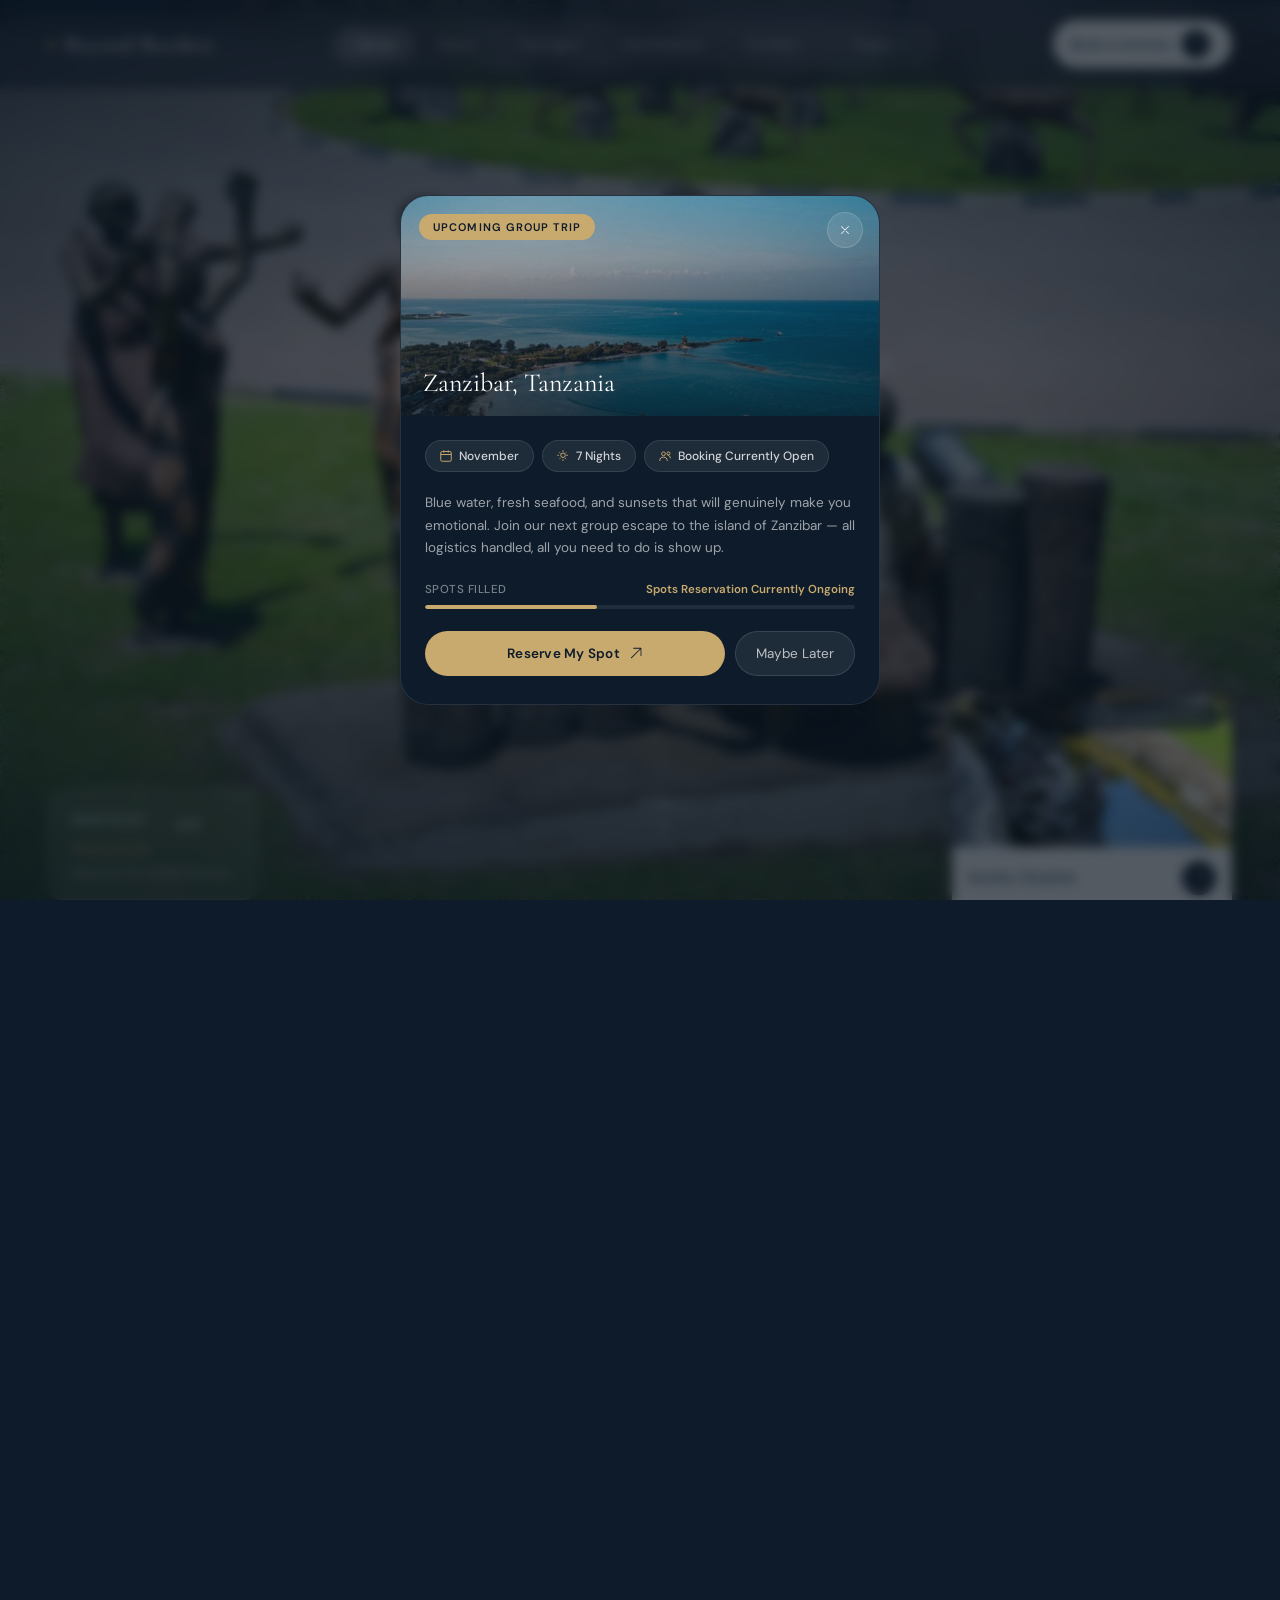
==== commit 32372842: "Portfolio link" ====
--- a/frontend/index.html
+++ b/frontend/index.html
@@ -1364,6 +1364,14 @@
             #tripPopup > div:last-child > div:last-child a,
             #tripPopup > div:last-child > div:last-child button { width: 100%; justify-content: center; }
         }
+        .footer-bottom a {
+            text-decoration: none;
+            color: rgba(255,255,255,0.35);
+            transition: color 0.2s ease;
+        }
+        .footer-bottom a:hover {
+            color: var(--accent);
+        }
     </style>
 </head>
 <body>
@@ -1527,13 +1535,11 @@
     <div class="ticker-track">
         <!-- Duplicated for seamless loop -->
         <div class="ticker-item">Bespoke Itineraries <span class="ticker-sep"></span></div>
-        <div class="ticker-item">Private Island Escapes <span class="ticker-sep"></span></div>
         <div class="ticker-item">Safari Adventures <span class="ticker-sep"></span></div>
         <div class="ticker-item">Cultural Immersions <span class="ticker-sep"></span></div>
         <div class="ticker-item">Luxury Train Journeys <span class="ticker-sep"></span></div>
         <div class="ticker-item">Arctic Expeditions <span class="ticker-sep"></span></div>
         <div class="ticker-item">Bespoke Itineraries <span class="ticker-sep"></span></div>
-        <div class="ticker-item">Private Island Escapes <span class="ticker-sep"></span></div>
         <div class="ticker-item">Safari Adventures <span class="ticker-sep"></span></div>
         <div class="ticker-item">Cultural Immersions <span class="ticker-sep"></span></div>
         <div class="ticker-item">Luxury Train Journeys <span class="ticker-sep"></span></div>
@@ -2012,7 +2018,7 @@
 
         <div class="footer-bottom">
             <p class="footer-copy">© Rights reserved by Beyond Borders</p>
-            <a href="https://sam-obila-allela.vercel.app/"><p class="footer-social">Designed &amp; developed by Allela</p></a>
+            <a href="https://sam-obila-allela.vercel.app/"><p class="footer-portfolio">Designed &amp; developed by Allela</p></a>
         </div>
     </div>
 </footer>
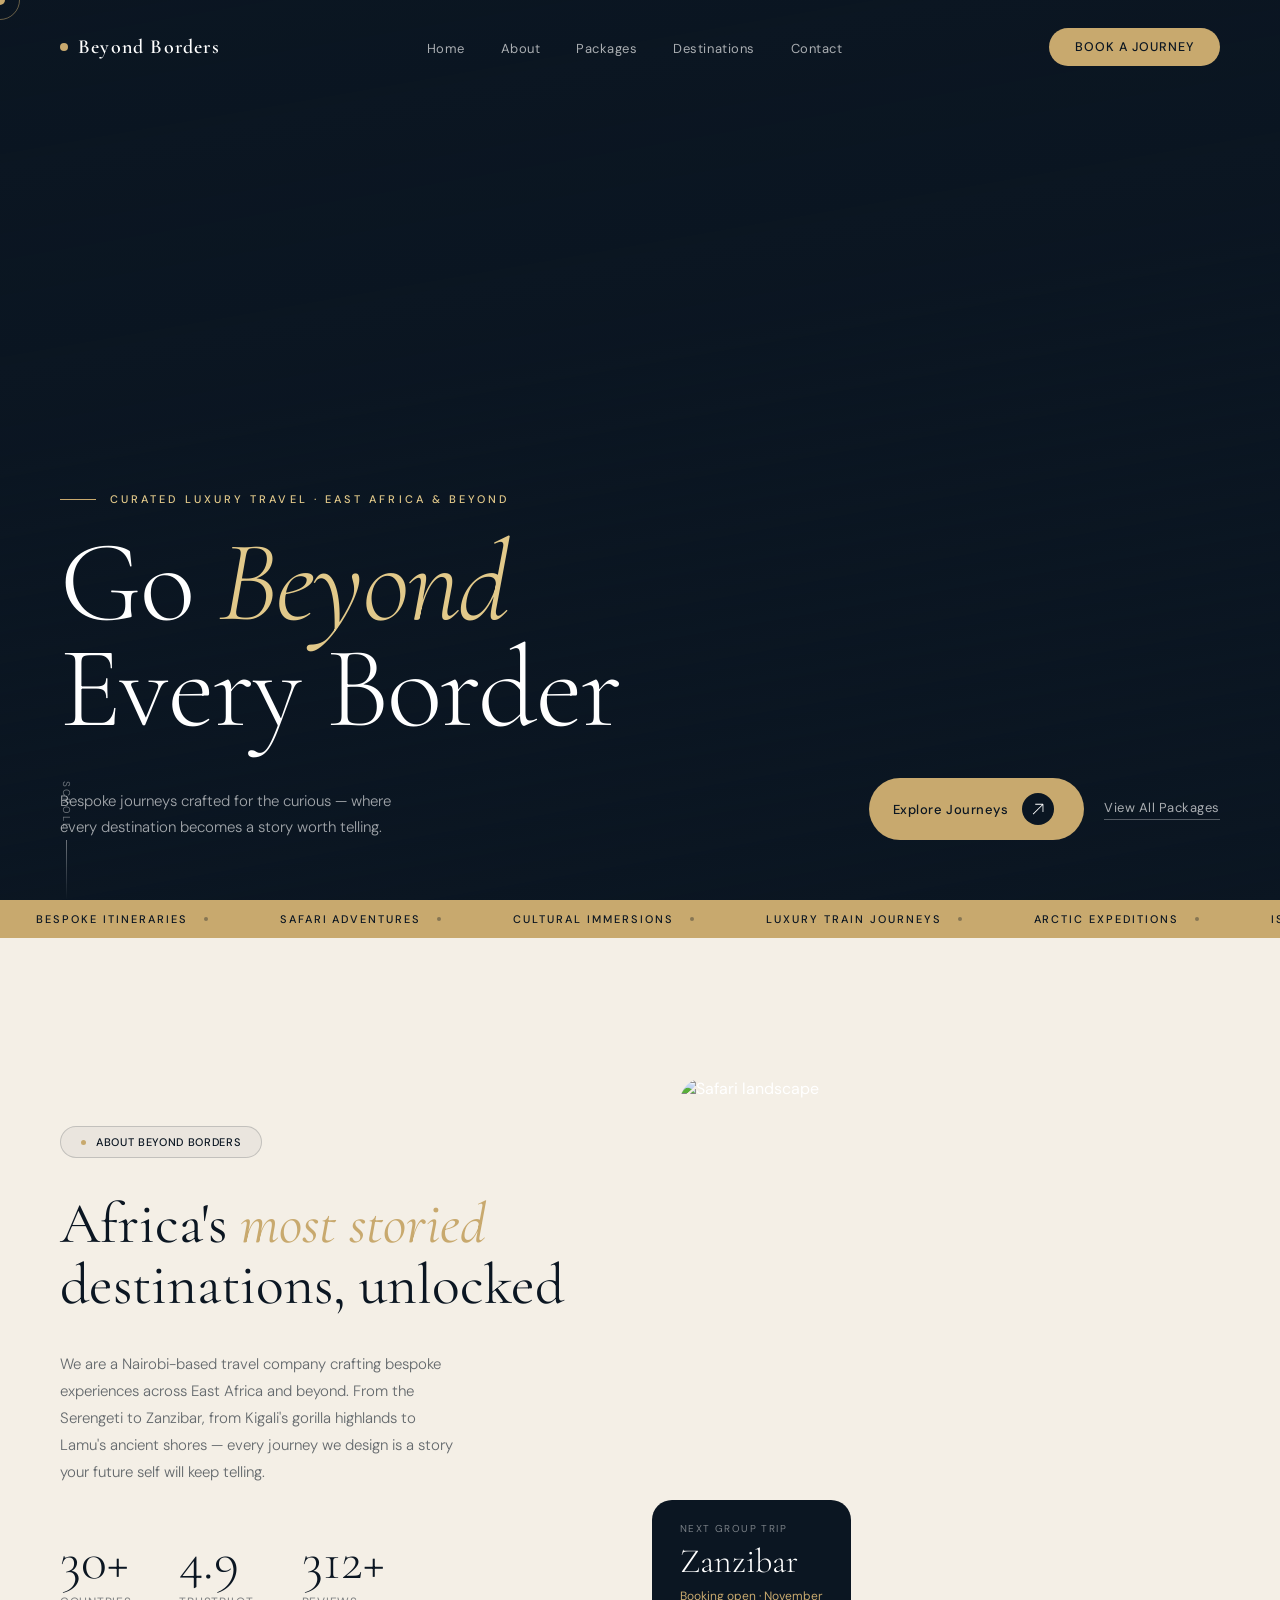
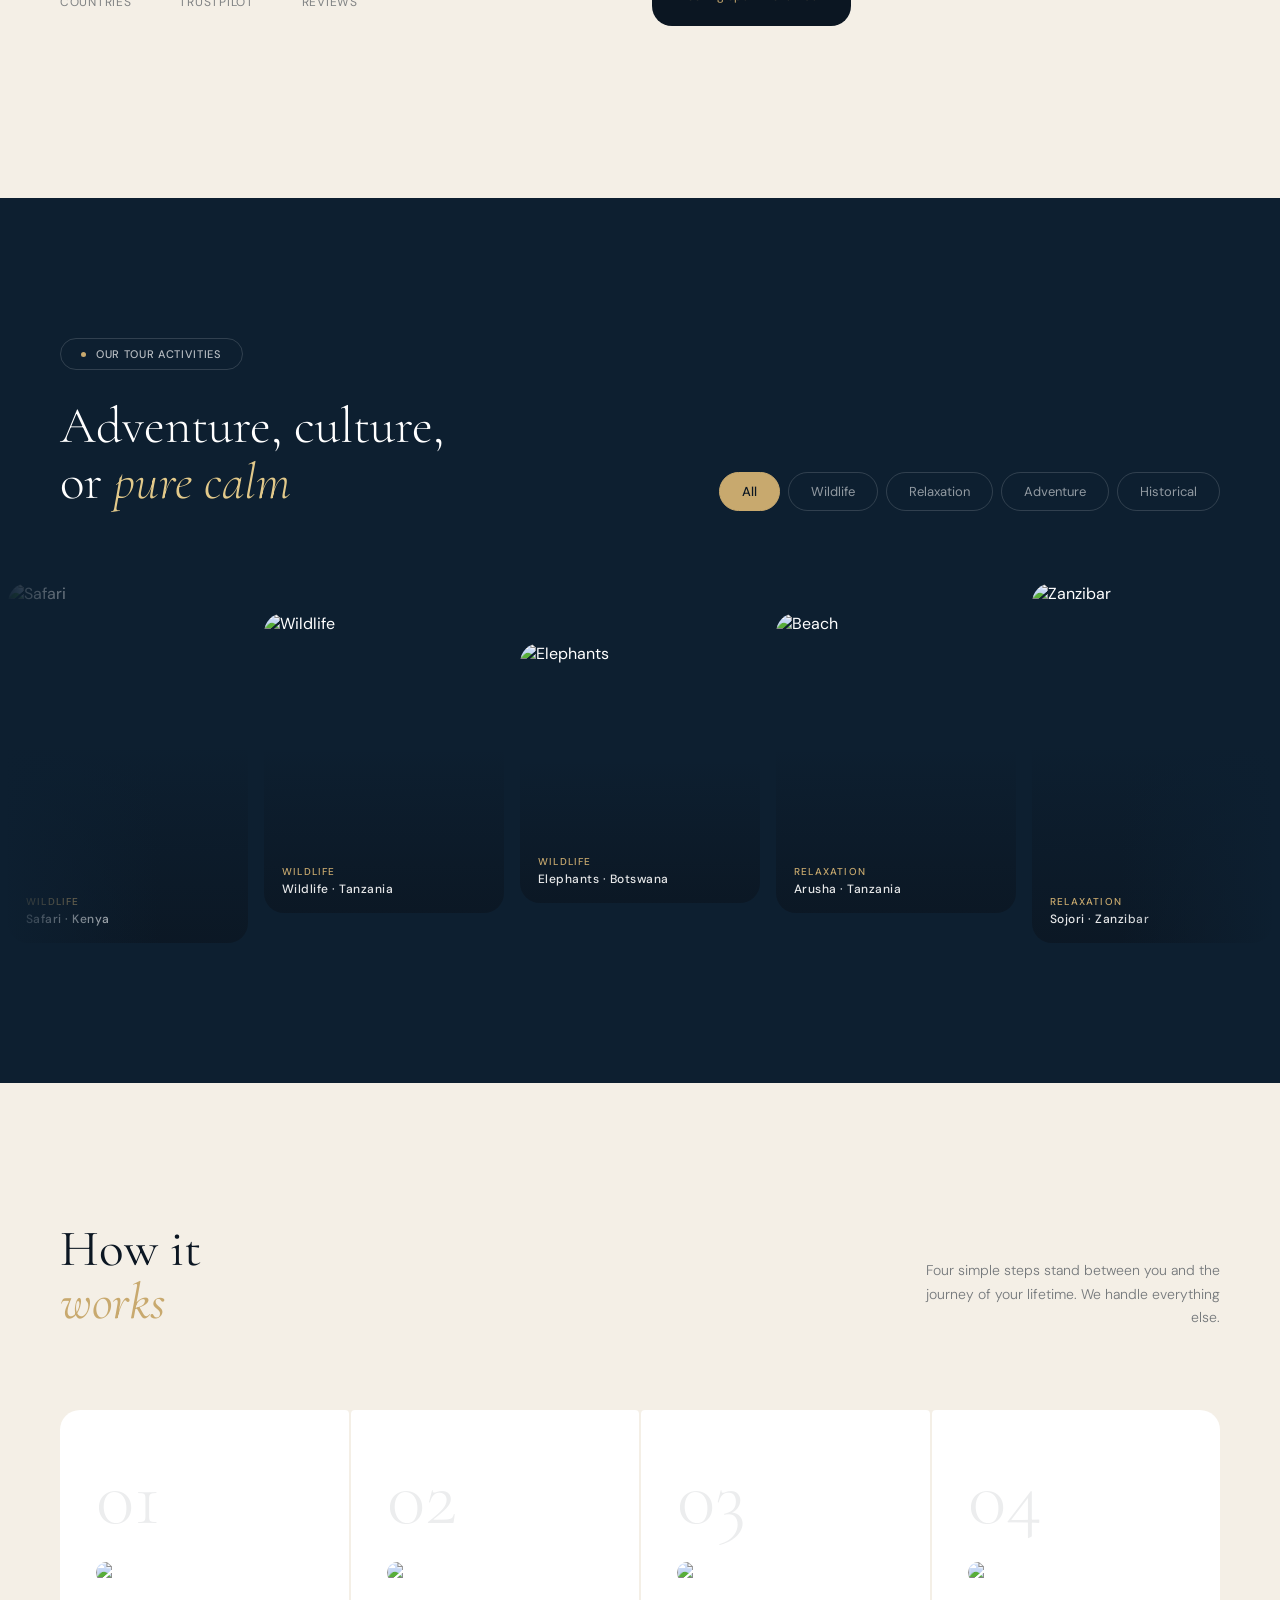
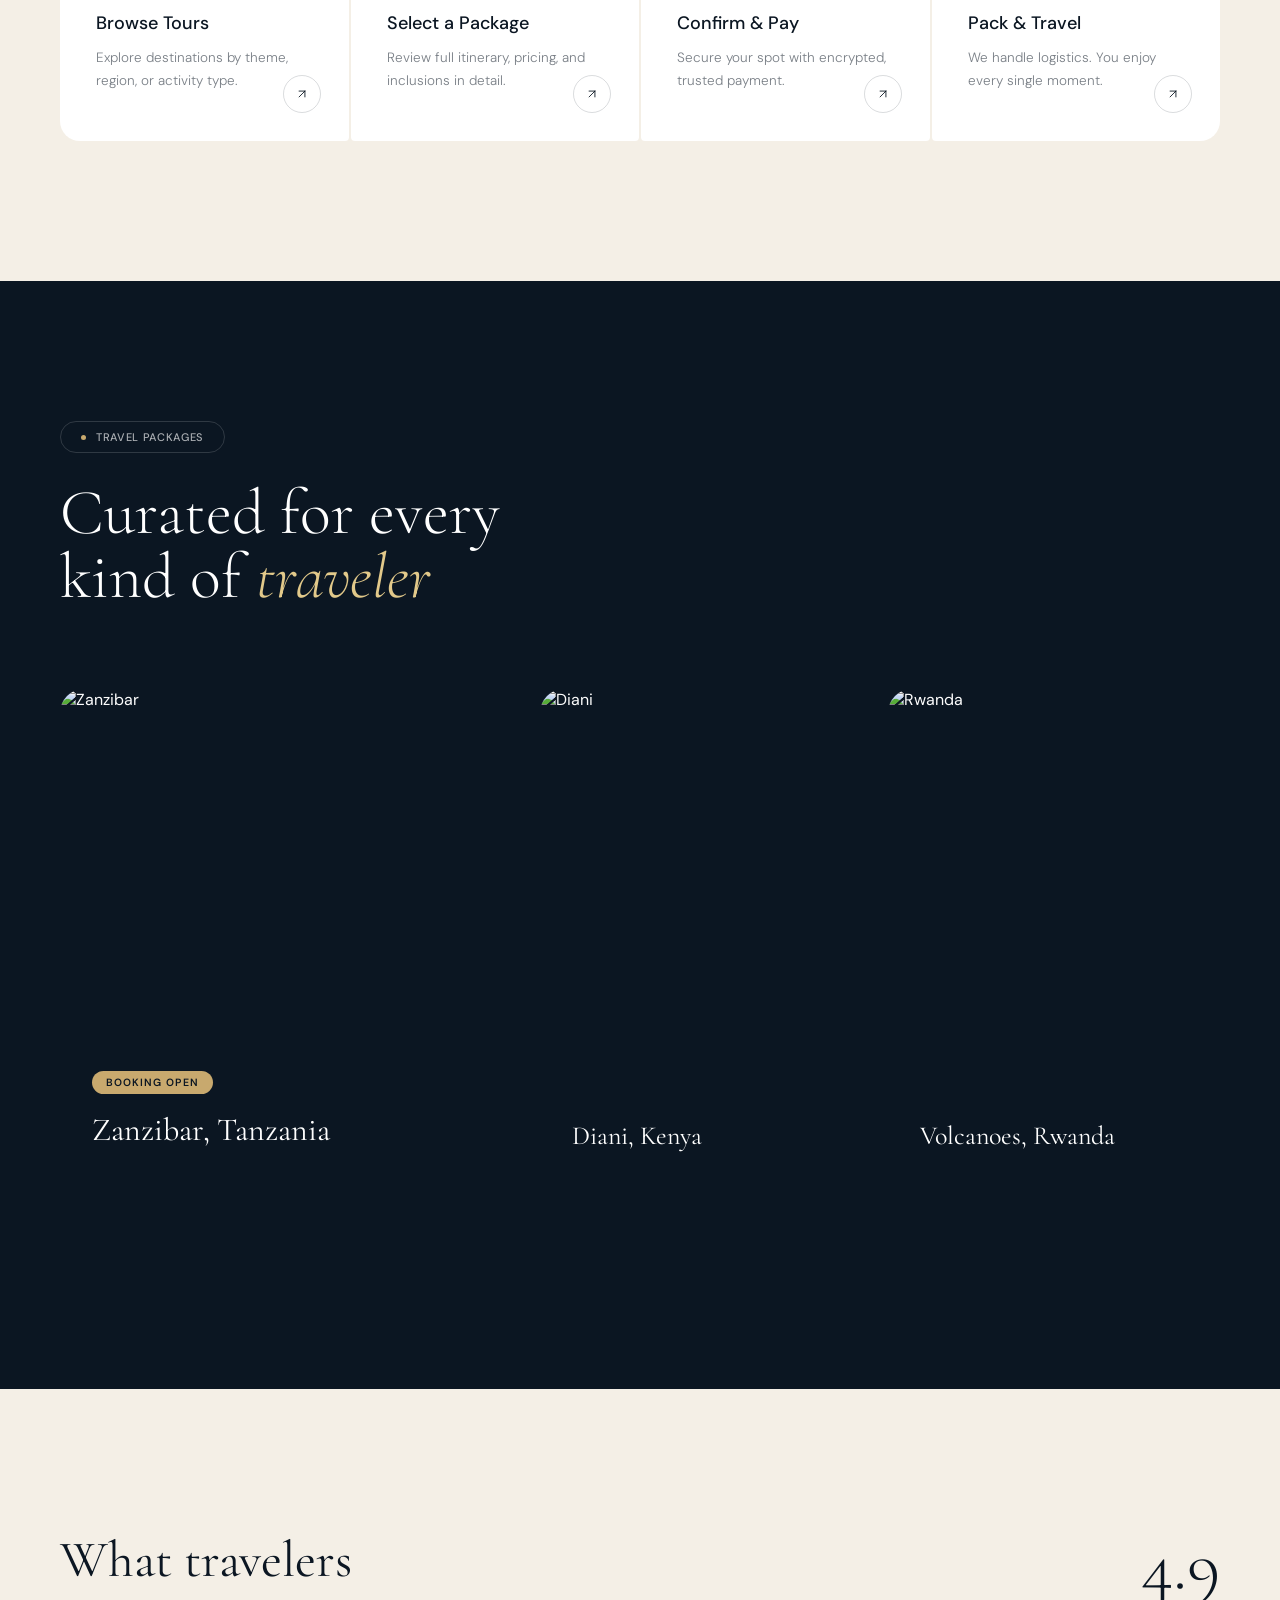
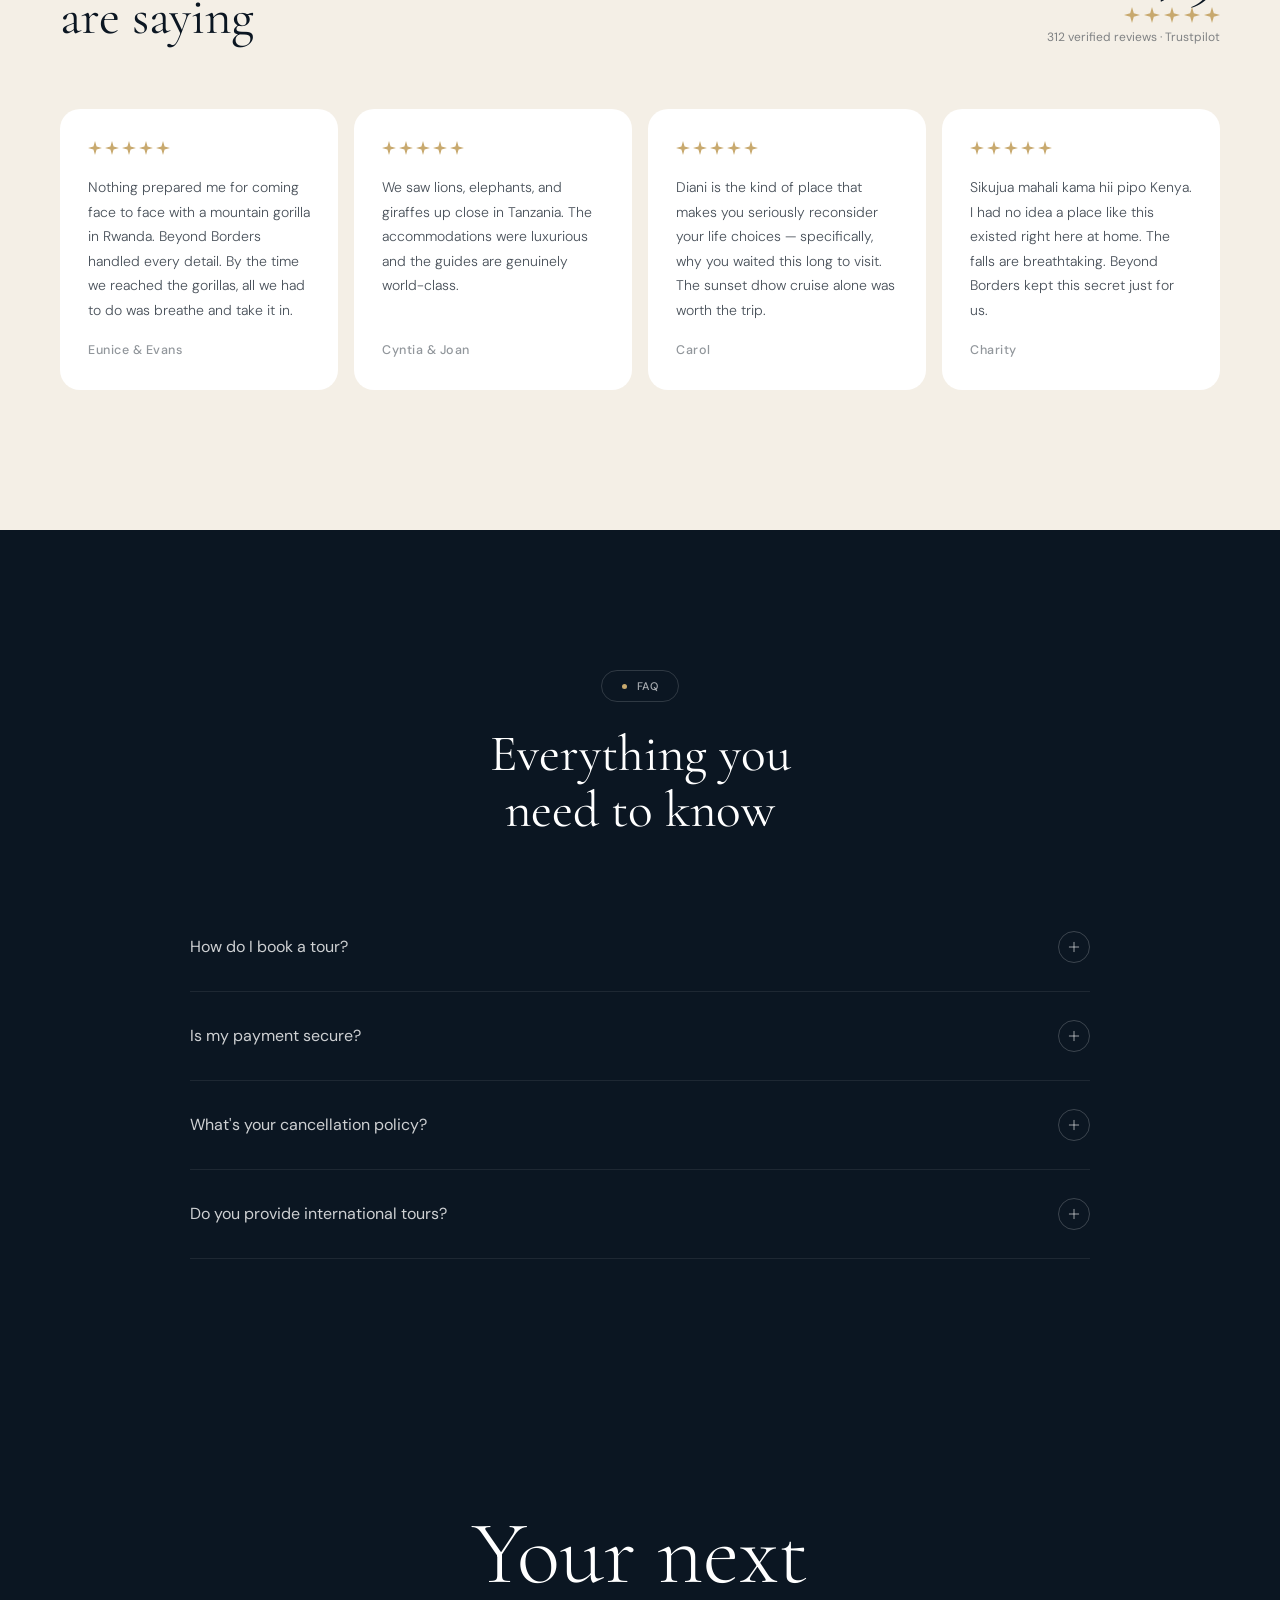
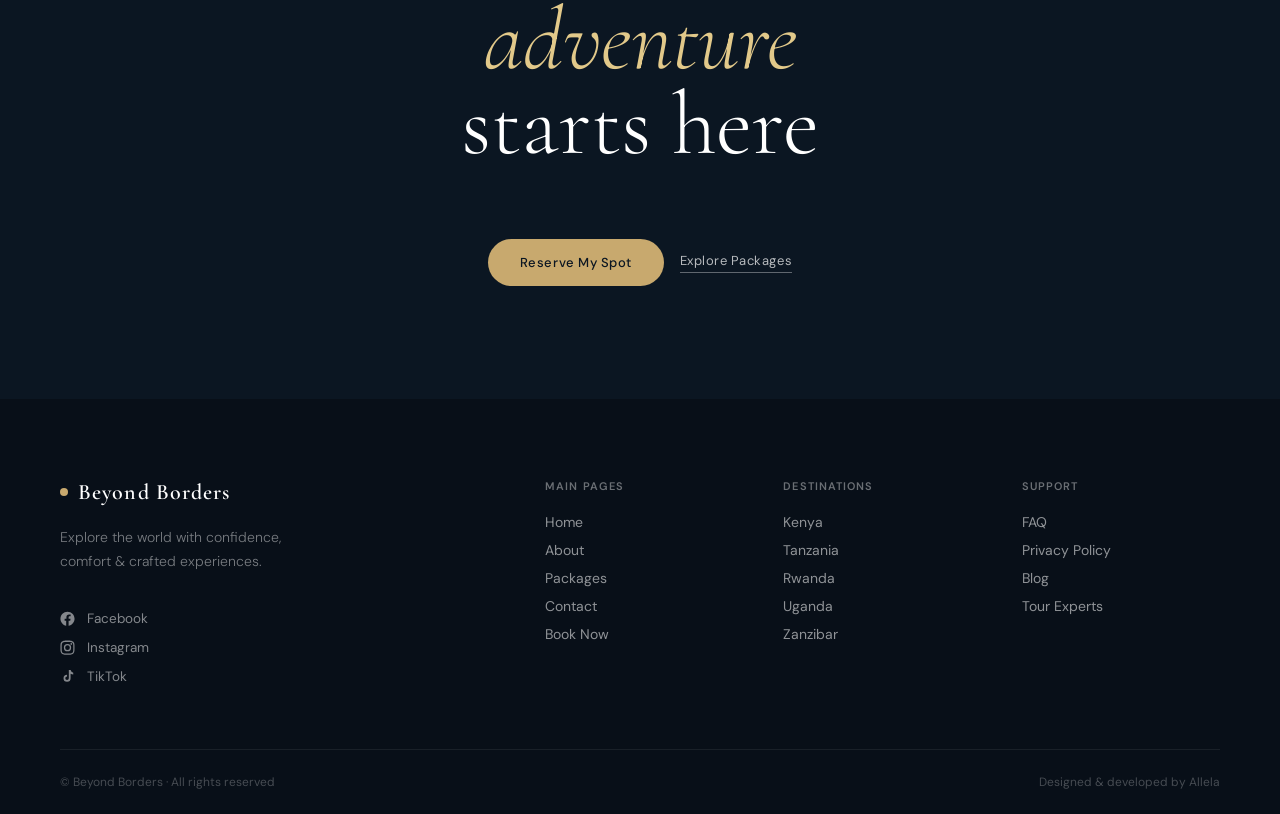
==== commit 8483ccfe: "Redesigned and added new colors" ====
--- a/frontend/index.html
+++ b/frontend/index.html
@@ -3,276 +3,179 @@
 <head>
     <meta charset="UTF-8"/>
     <meta name="viewport" content="width=device-width, initial-scale=1.0"/>
-    <title>Beyond Borders – Travel Redefined</title>
+    <title>Beyond Borders — Travel Redefined</title>
     <link rel="preconnect" href="https://fonts.googleapis.com"/>
     <link rel="preconnect" href="https://fonts.gstatic.com" crossorigin/>
-    <link href="https://fonts.googleapis.com/css2?family=Cormorant+Garamond:ital,wght@0,300;0,400;0,600;0,700;1,300;1,400&family=DM+Sans:wght@300;400;500;600&display=swap" rel="stylesheet"/>
+    <link href="https://fonts.googleapis.com/css2?family=Cormorant+Garamond:ital,wght@0,300;0,400;0,600;1,300;1,400;1,600&family=DM+Sans:opsz,wght@9..40,300;9..40,400;9..40,500&display=swap" rel="stylesheet"/>
 
     <style>
         *, *::before, *::after { margin: 0; padding: 0; box-sizing: border-box; }
 
         :root {
-            --cream: #F5F0E8;
-            --sand: #E8DCC8;
-            --dark: #0D1B2A;
-            --deep: #0A1520;
-            --accent: #C8A96E;
-            --accent-light: #E2C98A;
-            --white: #FFFFFF;
-            --muted: rgba(255,255,255,0.55);
-            --nav-bg: rgba(13,27,42,0.55);
-            --pill-active: rgba(255,255,255,0.18);
-        }
-
-        html, body { height: 100%; font-family: 'DM Sans', sans-serif; background: var(--dark); overflow-x: hidden; }
-
-        /* ─── NAVBAR ─── */
+            --ink:    #0B1622;
+            --ink2:   #0D1F30;
+            --sand:   #F4EFE6;
+            --warm:   #EDE7DA;
+            --gold:   #C8A96E;
+            --gold2:  #E2C98A;
+            --white:  #FFFFFF;
+            --muted:  rgba(255,255,255,0.5);
+            --ease:   cubic-bezier(0.77,0,0.175,1);
+        }
+
+        html { scroll-behavior: smooth; }
+        body {
+            font-family: 'DM Sans', sans-serif;
+            background: var(--ink);
+            color: var(--white);
+            overflow-x: hidden;
+            cursor: none;
+        }
+
+        /* ── CUSTOM CURSOR ── */
+        #cursor {
+            position: fixed;
+            width: 10px; height: 10px;
+            background: var(--gold);
+            border-radius: 50%;
+            pointer-events: none;
+            z-index: 9999;
+            transform: translate(-50%,-50%);
+            transition: transform 0.1s ease, width 0.3s ease, height 0.3s ease, background 0.3s ease;
+            mix-blend-mode: normal;
+        }
+        #cursor-ring {
+            position: fixed;
+            width: 40px; height: 40px;
+            border: 1px solid rgba(200,169,110,0.5);
+            border-radius: 50%;
+            pointer-events: none;
+            z-index: 9998;
+            transform: translate(-50%,-50%);
+            transition: transform 0.12s ease, width 0.3s ease, height 0.3s ease, opacity 0.3s ease;
+        }
+        body:has(a:hover) #cursor, body:has(button:hover) #cursor { width: 6px; height: 6px; }
+        body:has(a:hover) #cursor-ring, body:has(button:hover) #cursor-ring { width: 60px; height: 60px; opacity: 0.6; }
+
+        /* ── NAV ── */
         nav {
             position: fixed; top: 0; left: 0; right: 0; z-index: 100;
-            padding: 20px 48px;
+            padding: 28px 60px;
             display: flex; align-items: center; justify-content: space-between;
-            backdrop-filter: blur(18px);
-            background: var(--nav-bg);
-            border-bottom: 1px solid rgba(255,255,255,0.08);
-            transition: transform 0.4s cubic-bezier(0.77,0,0.175,1), background 0.4s ease;
-        }
-
-        nav.nav-hidden { transform: translateY(-110%); }
-
+            transition: padding 0.5s var(--ease), background 0.5s ease;
+        }
+        nav.scrolled {
+            padding: 16px 60px;
+            background: rgba(11,22,34,0.9);
+            backdrop-filter: blur(24px);
+            border-bottom: 1px solid rgba(255,255,255,0.06);
+        }
         .nav-logo {
             font-family: 'Cormorant Garamond', serif;
-            font-size: 22px;
-            font-weight: 600;
-            letter-spacing: 0.04em;
+            font-size: 20px; font-weight: 600;
+            letter-spacing: 0.06em;
             color: var(--white);
             text-decoration: none;
             display: flex; align-items: center; gap: 10px;
         }
-        .nav-logo-dot {
-            width: 7px; height: 7px;
-            background: var(--accent);
+        .logo-mark {
+            width: 8px; height: 8px;
+            background: var(--gold);
             border-radius: 50%;
             display: inline-block;
-        }
+            transition: transform 0.4s ease;
+        }
+        .nav-logo:hover .logo-mark { transform: scale(1.6); }
 
         .nav-links {
-            display: flex; align-items: center;
-            background: rgba(255,255,255,0.08);
-            border: 1px solid rgba(255,255,255,0.12);
+            display: flex; align-items: center; gap: 36px;
+            list-style: none;
+        }
+        .nav-links a {
+            font-size: 13px; font-weight: 400;
+            color: rgba(255,255,255,0.65);
+            text-decoration: none;
+            letter-spacing: 0.04em;
+            transition: color 0.25s ease;
+            position: relative;
+        }
+        .nav-links a::after {
+            content: '';
+            position: absolute; left: 0; bottom: -3px;
+            width: 0; height: 1px;
+            background: var(--gold);
+            transition: width 0.3s var(--ease);
+        }
+        .nav-links a:hover { color: var(--white); }
+        .nav-links a:hover::after { width: 100%; }
+
+        .nav-book {
+            font-size: 12.5px; font-weight: 500;
+            letter-spacing: 0.08em; text-transform: uppercase;
+            color: var(--ink);
+            background: var(--gold);
+            border: none; cursor: none;
+            padding: 11px 26px;
             border-radius: 100px;
-            padding: 5px 6px;
-            gap: 2px;
-            list-style: none;
-        }
-        .nav-links li a {
-            display: block;
-            padding: 8px 20px;
-            font-size: 13.5px;
-            font-weight: 400;
-            color: rgba(255,255,255,0.75);
             text-decoration: none;
-            border-radius: 100px;
-            letter-spacing: 0.02em;
-            transition: all 0.25s ease;
-        }
-        .nav-links li a:hover { color: var(--white); background: rgba(255,255,255,0.1); }
-        .nav-links li a.active { background: rgba(255,255,255,0.18); color: var(--white); font-weight: 500; }
-
-        .nav-links .nav-dot {
-            width: 4px; height: 4px; background: rgba(255,255,255,0.3);
-            border-radius: 50%; align-self: center; margin: 0 4px;
-        }
-
-        .nav-cta {
-            display: flex; align-items: center; gap: 12px;
-        }
-        .nav-dropdown-wrap {
-            position: relative;
-        }
-
-        .nav-dropdown-toggle {
-            display: flex !important;
-            align-items: center;
-            gap: 6px;
-        }
-
-        .nav-dropdown-toggle svg {
-            transition: transform 0.25s ease;
-            flex-shrink: 0;
-        }
-
-        .nav-dropdown-wrap:hover .nav-dropdown-toggle svg {
-            transform: rotate(180deg);
-        }
-
-        .nav-dropdown {
-            position: absolute;
-            top: calc(100% + 12px);
-            left: 50%;
-            transform: translateX(-50%) translateY(8px);
-            background: rgba(13, 27, 42, 0.85);
-            backdrop-filter: blur(20px);
-            border: 1px solid rgba(255,255,255,0.12);
-            border-radius: 14px;
-            padding: 8px;
-            min-width: 170px;
-            display: flex;
-            flex-direction: column;
-            gap: 2px;
-            opacity: 0;
-            pointer-events: none;
-            transition: all 0.25s cubic-bezier(0.16, 1, 0.3, 1);
-        }
-
-        .nav-dropdown-wrap:hover .nav-dropdown {
-            opacity: 1;
-            pointer-events: all;
-            transform: translateX(-50%) translateY(0);
-        }
-
-        .nav-dropdown a {
-            padding: 9px 14px !important;
-            font-size: 13px !important;
-            color: rgba(255,255,255,0.7) !important;
-            border-radius: 8px !important;
-            text-decoration: none;
-            transition: all 0.2s ease;
-            white-space: nowrap;
-        }
-
-        .nav-dropdown a:hover {
-            background: rgba(255,255,255,0.1) !important;
-            color: white !important;
-        }
-
-        /* Hamburger button */
+            transition: background 0.3s ease, transform 0.3s ease;
+        }
+        .nav-book:hover { background: var(--gold2); transform: scale(1.04); }
+
         .hamburger {
             display: none;
-            flex-direction: column;
-            justify-content: center;
-            gap: 5px;
-            background: none;
-            border: 1px solid rgba(255,255,255,0.2);
-            border-radius: 10px;
-            padding: 8px 10px;
-            cursor: pointer;
-            z-index: 101;
+            flex-direction: column; gap: 5px;
+            background: none; border: none; cursor: none; padding: 6px;
         }
         .hamburger span {
-            display: block;
-            width: 20px;
-            height: 1.5px;
-            background: var(--white);
-            border-radius: 2px;
+            display: block; width: 22px; height: 1.5px;
+            background: var(--white); border-radius: 2px;
             transition: all 0.3s ease;
-            transform-origin: center;
-        }
-
-        /* Hamburger open state — turns into X */
-        .hamburger.open span:nth-child(1) {
-            transform: translateY(6.5px) rotate(45deg);
-        }
-        .hamburger.open span:nth-child(2) {
-            opacity: 0;
-            transform: scaleX(0);
-        }
-        .hamburger.open span:nth-child(3) {
-            transform: translateY(-6.5px) rotate(-45deg);
-        }
-
-        /* Mobile menu panel */
-        .mobile-menu {
-            position: fixed;
-            top: 0; left: 0; right: 0;
-            background: rgba(13,27,42,0.97);
-            backdrop-filter: blur(24px);
-            padding: 100px 32px 48px;
-            display: flex;
-            flex-direction: column;
-            gap: 4px;
-            z-index: 99;
-            transform: translateY(-100%);
-            transition: transform 0.4s cubic-bezier(0.77,0,0.175,1);
-            border-bottom: 1px solid rgba(255,255,255,0.08);
-        }
-        .mobile-menu.open {
-            transform: translateY(0);
-        }
-
-        .mobile-link {
-            font-family: 'DM Sans', sans-serif;
-            font-size: 15px;
-            font-weight: 400;
+        }
+        .hamburger.open span:nth-child(1) { transform: translateY(6.5px) rotate(45deg); }
+        .hamburger.open span:nth-child(2) { opacity: 0; }
+        .hamburger.open span:nth-child(3) { transform: translateY(-6.5px) rotate(-45deg); }
+
+        @media (max-width: 900px) {
+            nav { padding: 20px 24px; }
+            nav.scrolled { padding: 14px 24px; }
+            .nav-links { display: none; }
+            .nav-book.desktop { display: none; }
+            .hamburger { display: flex; }
+        }
+
+        /* Mobile overlay */
+        .mobile-overlay {
+            position: fixed; inset: 0; z-index: 90;
+            background: var(--ink);
+            display: flex; flex-direction: column;
+            justify-content: center; align-items: flex-start;
+            padding: 0 48px;
+            transform: translateX(100%);
+            transition: transform 0.5s var(--ease);
+        }
+        .mobile-overlay.open { transform: translateX(0); }
+        .mobile-overlay a {
+            font-family: 'Cormorant Garamond', serif;
+            font-size: clamp(38px, 7vw, 52px); font-weight: 400;
             color: rgba(255,255,255,0.7);
             text-decoration: none;
-            padding: 14px 0;
-            border-bottom: 1px solid rgba(255,255,255,0.06);
+            line-height: 1.3;
             transition: color 0.2s ease;
         }
-        .mobile-link:hover,
-        .mobile-link.active { color: var(--white); }
-        .mobile-link:last-of-type { border-bottom: none; }
-
-        .mobile-book {
-            display: block;
-            margin-top: 24px;
-            background: var(--accent);
-            color: var(--dark);
-            text-align: center;
-            padding: 14px 24px;
+        .mobile-overlay a:hover { color: var(--gold2); }
+        .mobile-overlay .mob-book {
+            margin-top: 48px;
+            font-family: 'DM Sans', sans-serif;
+            font-size: 14px; font-weight: 500;
+            letter-spacing: 0.08em; text-transform: uppercase;
+            background: var(--gold);
+            color: var(--ink);
+            padding: 14px 36px;
             border-radius: 100px;
-            font-size: 14px;
-            font-weight: 600;
-            text-decoration: none;
-            letter-spacing: 0.02em;
-            transition: background 0.25s ease;
-        }
-        .mobile-book:hover { background: var(--accent-light); }
-
-        /* Show hamburger only on mobile */
-        @media (max-width: 900px) {
-            .hamburger { display: flex; }
-            .nav-cta { display: none; } /* hide desktop CTA on mobile */
-        }
-
-        .btn-book {
-            display: flex; align-items: center; gap: 10px;
-            background: var(--white);
-            color: var(--dark);
-            font-family: 'DM Sans', sans-serif;
-            font-size: 13.5px;
-            font-weight: 500;
-            padding: 10px 22px 10px 18px;
-            border-radius: 100px;
-            border: none; cursor: pointer;
-            text-decoration: none;
-            letter-spacing: 0.02em;
-            transition: all 0.3s ease;
-            position: relative; overflow: hidden;
-        }
-        .btn-book::after {
-            content: ''; position: absolute; inset: 0;
-            background: var(--accent);
-            transform: translateX(-101%);
-            transition: transform 0.35s cubic-bezier(0.77,0,0.175,1);
-            border-radius: inherit;
-        }
-        .btn-book:hover::after { transform: translateX(0); }
-        .btn-book:hover { color: var(--dark); }
-        .btn-book span { position: relative; z-index: 1; }
-        .btn-book-arrow {
-            width: 28px; height: 28px;
-            background: var(--dark);
-            border-radius: 50%;
-            display: flex; align-items: center; justify-content: center;
-            flex-shrink: 0;
-            position: relative; z-index: 1;
-            transition: background 0.3s ease;
-        }
-        .btn-book:hover .btn-book-arrow { background: var(--dark); }
-        .btn-book-arrow svg { width: 12px; height: 12px; }
-
-        /* ─── HERO SECTION ─── */
+        }
+
+        /* ── HERO ── */
         .hero {
             position: relative;
             height: 100vh; min-height: 700px;
@@ -280,2124 +183,1348 @@
             overflow: hidden;
         }
 
-        /* Background image */
-        .hero-bg {
+        .hero-reel {
             position: absolute; inset: 0;
-            background:
-                    linear-gradient(to bottom, rgba(10,21,32,0.45) 0%, rgba(10,21,32,0.15) 40%, rgba(10,21,32,0.6) 100%),
-                    url('Assets/Hero.jpg') center center / cover no-repeat;
-            transform: scale(1.05);
-            animation: heroZoom 12s ease-out forwards;
-        }
-        @keyframes heroZoom {
-            from { transform: scale(1.05); }
-            to   { transform: scale(1.0); }
-        }
-
-        /* Subtle vignette */
-        .hero-bg::after {
+            background: url('https://images.unsplash.com/photo-1516426122078-c23e76319801?w=1800&q=90&fit=crop') center/cover no-repeat;
+            transform: scale(1.08);
+            animation: heroKen 18s ease-out forwards;
+            will-change: transform;
+        }
+        .hero-reel::before {
             content: '';
             position: absolute; inset: 0;
-            background: radial-gradient(ellipse at center, transparent 40%, rgba(10,21,32,0.5) 100%);
-        }
-
-        /* ─── HERO CONTENT ─── */
-        .hero-body {
+            background: linear-gradient(
+                    170deg,
+                    rgba(11,22,34,0.25) 0%,
+                    rgba(11,22,34,0.05) 40%,
+                    rgba(11,22,34,0.8) 85%,
+                    rgba(11,22,34,1) 100%
+            );
+        }
+        @keyframes heroKen {
+            from { transform: scale(1.08); }
+            to   { transform: scale(1.00); }
+        }
+
+        .hero-content {
             position: relative; z-index: 2;
             flex: 1;
             display: flex; flex-direction: column;
-            justify-content: center; align-items: center;
-            text-align: center;
-            padding: 0 24px;
-            padding-top: 90px;
+            justify-content: flex-end;
+            padding: 0 60px 60px;
         }
 
         .hero-eyebrow {
-            display: flex; align-items: center; gap: 10px;
-            margin-bottom: 28px;
-            animation: fadeUp 0.8s 0.2s both ease;
-        }
-        .hero-eyebrow-line { width: 32px; height: 1px; background: var(--accent); }
-        .hero-eyebrow-text {
-            font-size: 11px;
-            font-weight: 500;
-            letter-spacing: 0.25em;
-            text-transform: uppercase;
-            color: var(--accent-light);
-        }
-
-        .hero-title {
-            font-family: 'Cormorant Garamond', serif;
-            font-size: clamp(58px, 8vw, 112px);
-            font-weight: 300;
-            line-height: 0.95;
-            letter-spacing: -0.01em;
+            display: flex; align-items: center; gap: 14px;
+            margin-bottom: 24px;
+            opacity: 0;
+            animation: fadeSlideUp 1s 0.4s forwards ease;
+        }
+        .eyebrow-line { width: 36px; height: 1px; background: var(--gold); }
+        .eyebrow-text {
+            font-size: 11px; font-weight: 500;
+            letter-spacing: 0.28em; text-transform: uppercase;
+            color: var(--gold2);
+        }
+
+        .hero-headline {
+            font-family: 'Cormorant Garamond', serif;
+            font-size: clamp(64px, 9vw, 140px);
+            font-weight: 300; line-height: 0.92;
+            letter-spacing: -0.015em;
             color: var(--white);
-            margin-bottom: 32px;
-            animation: fadeUp 0.9s 0.35s both ease;
-        }
-        .hero-title em {
-            font-style: italic;
-            color: var(--accent-light);
-        }
-
-        .hero-subtitle {
-            font-size: 15px;
-            font-weight: 300;
-            color: var(--muted);
-            max-width: 420px;
-            line-height: 1.7;
-            margin-bottom: 44px;
-            animation: fadeUp 0.9s 0.5s both ease;
+            margin-bottom: 36px;
+            opacity: 0;
+            animation: fadeSlideUp 1.1s 0.6s forwards ease;
+        }
+        .hero-headline em { font-style: italic; color: var(--gold2); }
+
+        .hero-bottom-row {
+            display: flex; align-items: flex-end; justify-content: space-between;
+            gap: 32px;
+            opacity: 0;
+            animation: fadeSlideUp 1s 0.85s forwards ease;
+        }
+
+        .hero-sub {
+            font-size: 15px; font-weight: 300;
+            color: rgba(255,255,255,0.62);
+            max-width: 360px; line-height: 1.75;
         }
 
         .hero-actions {
-            display: flex; align-items: center; gap: 16px;
-            animation: fadeUp 0.9s 0.65s both ease;
-        }
-
-        .btn-primary {
-            display: flex; align-items: center; gap: 12px;
-            background: var(--white);
-            color: var(--dark);
-            font-family: 'DM Sans', sans-serif;
-            font-size: 14px;
-            font-weight: 500;
-            padding: 14px 28px 14px 22px;
+            display: flex; align-items: center; gap: 20px; flex-shrink: 0;
+        }
+
+        .btn-hero-primary {
+            display: inline-flex; align-items: center; gap: 14px;
+            background: var(--gold);
+            color: var(--ink);
+            font-size: 13px; font-weight: 500;
+            letter-spacing: 0.04em;
+            padding: 15px 30px 15px 24px;
             border-radius: 100px;
-            border: none; cursor: pointer;
             text-decoration: none;
-            letter-spacing: 0.01em;
-            transition: all 0.3s ease;
-            position: relative; overflow: hidden;
-        }
-        .btn-primary::after {
-            content: ''; position: absolute; inset: 0;
-            background: var(--accent);
-            transform: translateX(-101%);
-            transition: transform 0.4s cubic-bezier(0.77,0,0.175,1);
-        }
-        .btn-primary:hover::after { transform: translateX(0); }
-        .btn-primary > * { position: relative; z-index: 1; }
-        .btn-primary-arrow {
+            transition: background 0.3s ease, transform 0.3s ease;
+        }
+        .btn-hero-primary:hover { background: var(--gold2); transform: translateY(-2px); }
+        .btn-hero-primary-ico {
             width: 32px; height: 32px;
-            background: var(--dark);
-            border-radius: 50%;
-            display: flex; align-items: center; justify-content: center;
-            transition: transform 0.3s ease;
-        }
-        .btn-primary:hover .btn-primary-arrow { transform: rotate(45deg); }
-        .btn-primary-arrow svg { width: 13px; height: 13px; fill: white; }
-
-        .btn-ghost {
-            font-size: 14px; font-weight: 400;
-            color: rgba(255,255,255,0.7);
-            text-decoration: none;
-            letter-spacing: 0.03em;
-            padding: 14px 4px;
-            border-bottom: 1px solid rgba(255,255,255,0.3);
-            transition: all 0.25s ease;
-        }
-        .btn-ghost:hover { color: var(--white); border-color: var(--accent); }
-
-        /* ─── HERO BOTTOM BAR ─── */
-        .hero-bottom {
-            position: relative; z-index: 2;
-            display: flex; align-items: flex-end; justify-content: space-between;
-            padding: 0 48px 0;
-            gap: 20px;
-        }
-
-        /* Review badge */
-        .review-badge {
-            background: rgba(255,255,255,0.1);
-            backdrop-filter: blur(20px);
-            border: 1px solid rgba(255,255,255,0.2);
-            border-radius: 16px;
-            padding: 18px 22px;
-            display: flex; flex-direction: column; gap: 10px;
-            animation: fadeUp 1s 0.8s both ease;
-            min-width: 210px;
-        }
-        .review-badge-top {
-            display: flex; align-items: center; gap: 14px;
-        }
-        .review-platform {
-            font-size: 11px; font-weight: 600;
-            letter-spacing: 0.12em; text-transform: uppercase;
-            color: var(--white);
-        }
-        .review-divider { width: 1px; height: 14px; background: rgba(255,255,255,0.3); }
-        .review-score {
-            font-family: 'Cormorant Garamond', serif;
-            font-size: 22px; font-weight: 600;
-            color: var(--white);
-        }
-        .review-stars {
-            display: flex; gap: 3px;
-        }
-        .review-stars svg { width: 13px; height: 13px; fill: var(--accent); }
-        .review-count {
-            font-size: 11.5px; color: rgba(255,255,255,0.6); font-weight: 400;
-        }
-
-        /* Destination card slider */
-        .dest-card-wrap {
-            animation: fadeUp 1s 0.95s both ease;
-        }
-        .dest-card {
-            background: var(--white);
-            border-radius: 18px;
-            overflow: hidden;
-            width: 280px;
-            box-shadow: 0 24px 60px rgba(0,0,0,0.35);
-            margin-bottom: -60px;
-        }
-        .dest-card-img {
-            position: relative;
-            height: 155px;
-            overflow: hidden;
-        }
-        .dest-card-img img {
-            width: 100%; height: 100%; object-fit: cover;
-            display: block;
-            transition: transform 6s ease;
-        }
-        .dest-card:hover .dest-card-img img { transform: scale(1.06); }
-        .dest-card-price-tag {
-            position: absolute; top: 12px; right: 12px;
-            background: rgba(13,27,42,0.75);
-            backdrop-filter: blur(8px);
-            color: var(--white);
-            font-size: 11.5px; font-weight: 500;
-            padding: 5px 12px;
-            border-radius: 100px;
-            letter-spacing: 0.02em;
-        }
-        .dest-card-body {
-            padding: 14px 16px 16px;
-            display: flex; align-items: center; justify-content: space-between;
-        }
-        .dest-card-name {
-            font-size: 13.5px; font-weight: 500; color: var(--dark);
-            line-height: 1.35; max-width: 180px;
-        }
-        .dest-card-link {
-            width: 34px; height: 34px;
-            background: var(--dark);
+            background: var(--ink);
             border-radius: 50%;
             display: flex; align-items: center; justify-content: center;
             flex-shrink: 0;
-            cursor: pointer; transition: background 0.25s ease;
+            transition: transform 0.3s ease;
+        }
+        .btn-hero-primary:hover .btn-hero-primary-ico { transform: rotate(45deg); }
+        .btn-hero-primary-ico svg { width: 13px; height: 13px; fill: var(--white); }
+
+        .btn-hero-ghost {
+            font-size: 13px; font-weight: 400;
+            color: rgba(255,255,255,0.65);
             text-decoration: none;
-        }
-        .dest-card-link:hover { background: var(--accent); }
-        .dest-card-link svg { width: 13px; height: 13px; fill: var(--white); }
-
-        /* Slider dots/nav */
-        .slider-nav {
-            display: flex; align-items: center; gap: 14px;
-            padding: 10px 16px;
-            border-top: 1px solid rgba(0,0,0,0.06);
-        }
-        .slider-arrow {
-            width: 28px; height: 28px;
-            display: flex; align-items: center; justify-content: center;
-            border: 1px solid rgba(0,0,0,0.15);
-            border-radius: 50%;
-            cursor: pointer; color: var(--dark);
-            transition: all 0.2s ease;
-            background: none;
-        }
-        .slider-arrow:hover { background: var(--dark); color: var(--white); border-color: var(--dark); }
-        .slider-arrow svg { width: 11px; height: 11px; }
-        .slider-progress {
-            flex: 1; height: 2px; background: rgba(0,0,0,0.1); border-radius: 2px; overflow: hidden;
-        }
-        .slider-progress-fill {
-            height: 100%; width: 33.33%; background: var(--dark);
-            border-radius: 2px;
-            transition: width 0.4s ease;
-        }
-        .slider-count { font-size: 11px; color: rgba(0,0,0,0.4); font-weight: 500; }
-
-        @keyframes fadeUp {
-            from { opacity: 0; transform: translateY(30px); }
+            letter-spacing: 0.04em;
+            padding-bottom: 3px;
+            border-bottom: 1px solid rgba(255,255,255,0.3);
+            transition: color 0.25s ease, border-color 0.25s ease;
+        }
+        .btn-hero-ghost:hover { color: var(--white); border-color: var(--gold); }
+
+        /* Scroll line */
+        .scroll-cue {
+            position: absolute; left: 60px; bottom: 0;
+            display: flex; flex-direction: column; align-items: center; gap: 10px;
+            z-index: 3;
+            opacity: 0;
+            animation: fadeSlideUp 1s 1.2s forwards ease;
+        }
+        .scroll-cue span {
+            writing-mode: vertical-rl;
+            font-size: 10px; letter-spacing: 0.2em; text-transform: uppercase;
+            color: rgba(255,255,255,0.4);
+        }
+        .scroll-cue-line {
+            width: 1px; height: 60px;
+            background: linear-gradient(to bottom, rgba(255,255,255,0.4), transparent);
+            animation: scrollPulse 2.2s infinite ease;
+        }
+        @keyframes scrollPulse {
+            0%,100% { opacity: 0.4; transform: scaleY(1); }
+            50%      { opacity: 1;   transform: scaleY(0.7); }
+        }
+
+        @keyframes fadeSlideUp {
+            from { opacity: 0; transform: translateY(40px); }
             to   { opacity: 1; transform: translateY(0); }
         }
 
-        /* ─── SCROLL INDICATOR ─── */
-        .scroll-hint {
-            position: absolute; bottom: 48px; left: 50%; transform: translateX(-50%);
-            display: flex; flex-direction: column; align-items: center; gap: 8px;
-            z-index: 3;
-            animation: fadeUp 1s 1.2s both ease;
-            opacity: 0.5;
-        }
-        .scroll-hint span {
-            font-size: 10px; letter-spacing: 0.18em; text-transform: uppercase; color: var(--white);
-        }
-        .scroll-line {
-            width: 1px; height: 36px;
-            background: linear-gradient(to bottom, var(--white), transparent);
-            animation: scrollPulse 2s infinite ease-in-out;
-        }
-        @keyframes scrollPulse {
-            0%,100% { transform: scaleY(1); opacity: 0.5; }
-            50%      { transform: scaleY(0.6); opacity: 1; }
-        }
-
-        /* ─── TICKER ─── */
-        .ticker-bar {
+        @media (max-width: 768px) {
+            .hero-content { padding: 0 24px 40px; }
+            .hero-bottom-row { flex-direction: column; align-items: flex-start; gap: 24px; }
+            .scroll-cue { display: none; }
+        }
+
+        /* ── TICKER ── */
+        .ticker {
             position: relative; z-index: 2;
-            background: var(--accent);
-            padding: 10px 0;
-            overflow: hidden;
+            background: var(--gold);
+            padding: 12px 0; overflow: hidden;
         }
         .ticker-track {
             display: flex; gap: 0;
-            animation: ticker 22s linear infinite;
+            animation: tickerScroll 28s linear infinite;
             white-space: nowrap;
         }
         .ticker-item {
-            display: flex; align-items: center; gap: 14px;
-            padding: 0 32px;
-            font-size: 11.5px;
-            font-weight: 500;
-            letter-spacing: 0.14em;
-            text-transform: uppercase;
-            color: var(--dark);
-        }
-        .ticker-sep { width: 5px; height: 5px; background: var(--dark); border-radius: 50%; opacity: 0.4; }
-        @keyframes ticker {
+            display: flex; align-items: center; gap: 16px;
+            padding: 0 36px;
+            font-size: 11px; font-weight: 500;
+            letter-spacing: 0.18em; text-transform: uppercase;
+            color: var(--ink);
+        }
+        .ticker-dot { width: 4px; height: 4px; background: rgba(11,22,34,0.35); border-radius: 50%; }
+        @keyframes tickerScroll {
             from { transform: translateX(0); }
             to   { transform: translateX(-50%); }
         }
 
-        /* ─── RESPONSIVE ─── */
+        /* ── INTRO SECTION ── */
+        .intro-section {
+            background: var(--sand);
+            padding: 140px 60px;
+            position: relative;
+            overflow: hidden;
+        }
+        .intro-inner {
+            max-width: 1400px; margin: 0 auto;
+            display: grid; grid-template-columns: 1fr 1fr;
+            gap: 80px; align-items: center;
+        }
+        .intro-left {}
+        .intro-tag {
+            display: inline-flex; align-items: center; gap: 10px;
+            border: 1px solid rgba(11,22,34,0.18);
+            border-radius: 100px;
+            padding: 8px 20px;
+            font-size: 11px; font-weight: 500;
+            letter-spacing: 0.06em; text-transform: uppercase;
+            color: var(--ink);
+            margin-bottom: 36px;
+            background: rgba(11,22,34,0.04);
+        }
+        .intro-tag-dot { width: 5px; height: 5px; background: var(--gold); border-radius: 50%; }
+        .intro-heading {
+            font-family: 'Cormorant Garamond', serif;
+            font-size: clamp(38px, 4.5vw, 68px);
+            font-weight: 400; line-height: 1.05;
+            color: var(--ink);
+            margin-bottom: 36px;
+        }
+        .intro-heading em { font-style: italic; color: var(--gold); }
+        .intro-body {
+            font-size: 15px; font-weight: 300;
+            color: rgba(11,22,34,0.62);
+            line-height: 1.8;
+            max-width: 400px;
+            margin-bottom: 48px;
+        }
+        .intro-stat-row {
+            display: flex; gap: 48px;
+        }
+        .intro-stat {}
+        .stat-num {
+            font-family: 'Cormorant Garamond', serif;
+            font-size: 54px; font-weight: 300;
+            color: var(--ink); line-height: 1;
+        }
+        .stat-label {
+            font-size: 12px; font-weight: 400;
+            color: rgba(11,22,34,0.5);
+            letter-spacing: 0.06em; text-transform: uppercase;
+            margin-top: 6px;
+        }
+        .intro-right {
+            position: relative;
+        }
+        .intro-img-main {
+            width: 100%; height: 580px;
+            object-fit: cover;
+            border-radius: 24px;
+            display: block;
+        }
+        .intro-img-badge {
+            position: absolute; bottom: 32px; left: -28px;
+            background: var(--ink);
+            border-radius: 20px;
+            padding: 22px 28px;
+            display: flex; flex-direction: column; gap: 6px;
+        }
+        .badge-label {
+            font-size: 10px; letter-spacing: 0.14em; text-transform: uppercase;
+            color: rgba(255,255,255,0.45);
+        }
+        .badge-val {
+            font-family: 'Cormorant Garamond', serif;
+            font-size: 34px; font-weight: 300; color: var(--white);
+        }
+        .badge-sub {
+            font-size: 12px; color: var(--gold);
+        }
+
         @media (max-width: 900px) {
-            nav { padding: 16px 24px; }
-            .nav-links { display: none; }
-            .hero-bottom { padding: 0 24px 32px; }
-            .dest-card-wrap { display: none; }
-            .review-badge { min-width: unset; }
-            .hero-body { padding: 0 20px; padding-top: 80px; }
-        }
-
-        /* ─── ACTIVITIES SECTION ─── */
-        .activities-section {
-            background: #F7F5F0;
-            padding: 96px 0 80px;
+            .intro-section { padding: 80px 24px; }
+            .intro-inner { grid-template-columns: 1fr; gap: 48px; }
+            .intro-img-main { height: 360px; }
+            .intro-img-badge { left: 16px; }
+        }
+
+        /* ── ACTIVITIES — cinematic marquee ── */
+        .act-section {
+            background: var(--ink2);
+            padding: 140px 0;
             overflow: hidden;
         }
-        .activities-inner {
-            display: flex; flex-direction: column; align-items: center;
-        }
-
-        .act-eyebrow { margin-bottom: 32px; }
-        .act-eyebrow-pill {
-            display: inline-flex; align-items: center; gap: 8px;
-            border: 1px solid rgba(13,27,42,0.15);
+        .act-header {
+            padding: 0 60px;
+            display: flex; align-items: flex-end; justify-content: space-between;
+            margin-bottom: 72px;
+        }
+        .act-header-left {}
+        .act-section-tag {
+            display: inline-flex; align-items: center; gap: 10px;
+            border: 1px solid rgba(255,255,255,0.15);
             border-radius: 100px;
-            padding: 8px 18px;
-            font-size: 12px; font-weight: 500;
-            letter-spacing: 0.04em;
-            color: var(--dark);
-            background: var(--white);
-        }
-        .act-eyebrow-pill svg { color: var(--accent); flex-shrink: 0; }
-
+            padding: 8px 20px;
+            font-size: 11px; font-weight: 500;
+            letter-spacing: 0.06em; text-transform: uppercase;
+            color: rgba(255,255,255,0.7);
+            margin-bottom: 28px;
+        }
         .act-heading {
             font-family: 'Cormorant Garamond', serif;
-            font-size: clamp(32px, 4.5vw, 58px);
-            font-weight: 400;
-            line-height: 1.1;
-            color: var(--dark);
-            text-align: center;
-            max-width: 820px;
-            padding: 0 24px;
-            margin-bottom: 48px;
-        }
-        .act-heading em { font-style: italic; color: var(--accent); }
+            font-size: clamp(34px, 4vw, 58px);
+            font-weight: 300; line-height: 1.1;
+            color: var(--white);
+        }
+        .act-heading em { font-style: italic; color: var(--gold2); }
 
         .act-tabs {
-            display: flex; align-items: center; gap: 8px;
-            margin-bottom: 52px;
-            flex-wrap: wrap; justify-content: center;
-            padding: 0 24px;
+            display: flex; gap: 8px; flex-wrap: wrap;
         }
         .act-tab {
             padding: 10px 22px;
             border-radius: 100px;
-            border: 1px solid rgba(13,27,42,0.15);
-            background: var(--white);
+            border: 1px solid rgba(255,255,255,0.15);
+            background: transparent;
             font-family: 'DM Sans', sans-serif;
-            font-size: 13.5px; font-weight: 400;
-            color: rgba(13,27,42,0.6);
-            cursor: pointer;
+            font-size: 13px; font-weight: 400;
+            color: rgba(255,255,255,0.55);
+            cursor: none;
             transition: all 0.25s ease;
         }
-        .act-tab:hover { border-color: var(--dark); color: var(--dark); }
+        .act-tab:hover { border-color: rgba(255,255,255,0.4); color: var(--white); }
         .act-tab.active {
-            background: var(--dark);
-            border-color: var(--dark);
-            color: var(--white);
-            font-weight: 500;
-        }
-
-        .act-marquee-wrap {
-            width: 100%;
-            overflow: hidden;
-            position: relative;
-        }
-        .act-marquee-wrap::before,
-        .act-marquee-wrap::after {
+            background: var(--gold); border-color: var(--gold);
+            color: var(--ink); font-weight: 500;
+        }
+
+        .marquee-container { overflow: hidden; position: relative; }
+        .marquee-container::before,
+        .marquee-container::after {
             content: '';
-            position: absolute; top: 0; bottom: 0; width: 120px; z-index: 2;
-            pointer-events: none;
-        }
-        .act-marquee-wrap::before { left: 0; background: linear-gradient(to right, #F7F5F0, transparent); }
-        .act-marquee-wrap::after  { right: 0; background: linear-gradient(to left,  #F7F5F0, transparent); }
-
-        .act-marquee {
-            display: flex;
+            position: absolute; top: 0; bottom: 0; width: 160px; z-index: 2; pointer-events: none;
+        }
+        .marquee-container::before { left: 0; background: linear-gradient(to right, var(--ink2), transparent); }
+        .marquee-container::after  { right: 0; background: linear-gradient(to left,  var(--ink2), transparent); }
+
+        .marquee-track {
+            display: flex; gap: 16px;
+            animation: marqueeScroll 36s linear infinite;
             width: max-content;
-            animation: actScroll 32s linear infinite;
-        }
-        .act-marquee:hover { animation-play-state: paused; }
-
-        @keyframes actScroll {
+        }
+        .marquee-track:hover { animation-play-state: paused; }
+
+        @keyframes marqueeScroll {
             from { transform: translateX(0); }
             to   { transform: translateX(-50%); }
         }
 
-        .act-track {
-            display: flex; gap: 16px;
-            padding: 0 8px;
-        }
-
-        .act-img-wrap {
+        .marquee-set { display: flex; gap: 16px; padding: 0 8px; }
+
+        .act-card {
             position: relative;
-            width: 240px; height: 320px;
+            flex-shrink: 0;
             border-radius: 20px;
             overflow: hidden;
-            flex-shrink: 0;
-            cursor: pointer;
-            transition: transform 0.4s ease;
-        }
-        .act-img-wrap:hover { transform: scale(1.03); }
-        .act-img-wrap:nth-child(3n+2) { height: 280px; margin-top: 24px; }
-        .act-img-wrap:nth-child(3n+3) { height: 360px; }
-
-        .act-img-wrap img {
+            cursor: none;
+        }
+        .act-card img {
             width: 100%; height: 100%; object-fit: cover; display: block;
-            transition: transform 0.6s ease;
-        }
-        .act-img-wrap:hover img { transform: scale(1.08); }
-
-        .act-img-wrap::after {
+            transition: transform 0.7s ease;
+        }
+        .act-card:hover img { transform: scale(1.08); }
+        .act-card::after {
             content: '';
             position: absolute; inset: 0;
-            background: linear-gradient(to top, rgba(13,27,42,0.65) 0%, transparent 55%);
-            border-radius: inherit;
-        }
-
-        .act-img-label {
-            position: absolute; bottom: 14px; left: 16px; right: 16px;
+            background: linear-gradient(to top, rgba(11,22,34,0.8) 0%, transparent 55%);
+        }
+        .act-card-label {
+            position: absolute; bottom: 16px; left: 18px;
+            z-index: 1;
             font-size: 12px; font-weight: 500;
             color: rgba(255,255,255,0.9);
             letter-spacing: 0.04em;
-            z-index: 1;
-        }
-
-        .act-img-wrap.hidden { display: none; }
-
-        /* ─── BOOKING SECTION ─── */
-        .booking-section {
-            background: #F0EDE8;
-            padding: 96px 0 72px;
+        }
+        .act-card-cat {
+            font-size: 10px; letter-spacing: 0.12em; text-transform: uppercase;
+            color: var(--gold); margin-bottom: 3px;
+        }
+
+        /* Card size variations */
+        .act-card[data-size="tall"]   { width: 240px; height: 360px; }
+        .act-card[data-size="mid"]    { width: 240px; height: 300px; margin-top: 30px; }
+        .act-card[data-size="short"]  { width: 240px; height: 260px; margin-top: 60px; }
+
+        .act-card.hidden { display: none; }
+
+        @media (max-width: 900px) {
+            .act-header { flex-direction: column; align-items: flex-start; gap: 32px; padding: 0 24px; }
+            .act-card[data-size="tall"]  { width: 170px; height: 260px; }
+            .act-card[data-size="mid"]   { width: 170px; height: 220px; margin-top: 22px; }
+            .act-card[data-size="short"] { width: 170px; height: 190px; margin-top: 48px; }
+        }
+
+        /* ── HOW IT WORKS — Horizontal scroll panels ── */
+        .how-section {
+            background: var(--sand);
+            padding: 140px 60px;
+        }
+        .how-header {
+            max-width: 1400px; margin: 0 auto 80px;
+            display: flex; align-items: flex-end; justify-content: space-between;
+        }
+        .how-heading {
+            font-family: 'Cormorant Garamond', serif;
+            font-size: clamp(34px, 4vw, 58px);
+            font-weight: 400; line-height: 1.05; color: var(--ink);
+        }
+        .how-desc {
+            font-size: 14px; font-weight: 300;
+            color: rgba(11,22,34,0.55); line-height: 1.7;
+            max-width: 320px; text-align: right;
+        }
+
+        .how-steps {
+            max-width: 1400px; margin: 0 auto;
+            display: grid; grid-template-columns: repeat(4, 1fr);
+            gap: 2px;
+        }
+        .how-step {
+            position: relative;
+            background: var(--white);
+            padding: 48px 36px;
+            border-radius: 4px;
             overflow: hidden;
-        }
-        .booking-inner {
-            max-width: 1400px;
-            margin: 0 auto;
-            padding: 0 48px;
-        }
-
-        .booking-header {
-            display: flex; flex-direction: column; align-items: center;
-            gap: 28px; margin-bottom: 60px; text-align: center;
-        }
-        .booking-header .act-eyebrow-pill { background: var(--white); }
-
-        .booking-heading {
-            font-family: 'Cormorant Garamond', serif;
-            font-size: clamp(32px, 4vw, 54px);
-            font-weight: 400; line-height: 1.15;
-            color: var(--dark);
-        }
-
-        .booking-slider-wrap {
+            transition: background 0.4s ease;
+            cursor: none;
+        }
+        .how-step:first-child { border-radius: 20px 4px 4px 20px; }
+        .how-step:last-child  { border-radius: 4px 20px 20px 4px; }
+        .how-step:hover { background: var(--ink); }
+        .how-step-num {
+            font-family: 'Cormorant Garamond', serif;
+            font-size: 80px; font-weight: 300;
+            color: rgba(11,22,34,0.08);
+            line-height: 1;
+            margin-bottom: 24px;
+            transition: color 0.4s ease;
+        }
+        .how-step:hover .how-step-num { color: rgba(255,255,255,0.08); }
+        .how-step-img {
+            width: 100%; height: 200px;
+            object-fit: cover; border-radius: 14px;
+            margin-bottom: 28px;
+            transition: transform 0.5s ease;
+        }
+        .how-step:hover .how-step-img { transform: scale(1.03); }
+        .how-step-title {
+            font-family: 'DM Sans', sans-serif;
+            font-size: 18px; font-weight: 500; color: var(--ink);
+            margin-bottom: 12px;
+            transition: color 0.4s ease;
+        }
+        .how-step:hover .how-step-title { color: var(--white); }
+        .how-step-desc {
+            font-size: 13.5px; font-weight: 300;
+            color: rgba(11,22,34,0.55); line-height: 1.7;
+            transition: color 0.4s ease;
+        }
+        .how-step:hover .how-step-desc { color: rgba(255,255,255,0.55); }
+        .how-step-arrow {
+            position: absolute; bottom: 28px; right: 28px;
+            width: 38px; height: 38px;
+            border-radius: 50%;
+            border: 1px solid rgba(11,22,34,0.15);
+            display: flex; align-items: center; justify-content: center;
+            color: var(--ink);
+            transition: all 0.4s ease;
+        }
+        .how-step:hover .how-step-arrow {
+            background: var(--gold); border-color: var(--gold); color: var(--ink);
+            transform: rotate(45deg);
+        }
+
+        @media (max-width: 900px) {
+            .how-section { padding: 80px 24px; }
+            .how-header { flex-direction: column; align-items: flex-start; gap: 20px; }
+            .how-desc { text-align: left; }
+            .how-steps { grid-template-columns: 1fr; gap: 8px; }
+            .how-step:first-child, .how-step:last-child { border-radius: 20px; }
+            .how-step { border-radius: 20px; }
+        }
+
+        /* ── PACKAGES — Full bleed cards ── */
+        .pkg-section {
+            background: var(--ink);
+            padding: 140px 60px;
+        }
+        .pkg-header {
+            max-width: 1400px; margin: 0 auto 80px;
+        }
+        .pkg-heading {
+            font-family: 'Cormorant Garamond', serif;
+            font-size: clamp(38px, 5vw, 72px);
+            font-weight: 300; line-height: 1;
+            color: var(--white);
+        }
+        .pkg-heading em { font-style: italic; color: var(--gold2); }
+
+        .pkg-grid {
+            max-width: 1400px; margin: 0 auto;
+            display: grid;
+            grid-template-columns: 1.4fr 1fr 1fr;
+            grid-template-rows: 560px;
+            gap: 16px;
+        }
+
+        .pkg-card {
+            position: relative;
+            border-radius: 24px;
             overflow: hidden;
-            margin: 0 -48px;
-            padding: 0 48px;
-            cursor: grab;
-            user-select: none;
-        }
-        .booking-slider-wrap:active { cursor: grabbing; }
-
-        .booking-track {
-            display: flex; gap: 20px;
-            transition: transform 0.5s cubic-bezier(0.77, 0, 0.175, 1);
-            will-change: transform;
-        }
-
-        .booking-card {
-            background: var(--white);
-            border-radius: 24px;
-            padding: 44px 40px 40px;
-            min-width: 420px;        /* was 340px */
-            flex-shrink: 0;
-            display: flex; flex-direction: column; gap: 32px;
-            box-shadow: 0 2px 20px rgba(13,27,42,0.06);
-            transition: box-shadow 0.3s ease, transform 0.3s ease;
-        }
-
-        .booking-card:hover {
-            box-shadow: 0 8px 40px rgba(13,27,42,0.12);
-            transform: translateY(-4px);
-        }
-
-        .booking-card-text { display: flex; flex-direction: column; gap: 12px; }
-
-        .booking-num {
-            font-family: 'Cormorant Garamond', serif;
-            font-size: 48px; font-weight: 300;
-            color: var(--dark); line-height: 1;
-            opacity: 0.9;
-        }
-
-        .booking-title {
-            font-family: 'DM Sans', sans-serif;
-            font-size: 20px; font-weight: 600;
-            color: var(--dark); line-height: 1.2;
-        }
-
-        .booking-desc {
-            font-size: 14px; font-weight: 400;
-            color: rgba(13,27,42,0.55);
-            line-height: 1.65; max-width: 260px;
-        }
-
-        .booking-card-img {
-            border-radius: 16px;
-            overflow: hidden;
-            height: 300px;
-            flex-shrink: 0;
-        }
-        .booking-card-img img {
+            cursor: none;
+        }
+        .pkg-card img {
             width: 100%; height: 100%; object-fit: cover; display: block;
-            transition: transform 0.6s ease;
-        }
-        .booking-card:hover .booking-card-img img { transform: scale(1.05); }
-
-        .booking-controls {
-            display: flex; align-items: center; gap: 24px;
-            margin-top: 36px;
-        }
-        .booking-progress {
-            flex: 1; height: 2px;
-            background: rgba(13,27,42,0.12);
-            border-radius: 2px; overflow: hidden;
-        }
-        .booking-progress-fill {
-            height: 100%; width: 25%;
-            background: var(--dark);
-            border-radius: 2px;
-            transition: width 0.5s cubic-bezier(0.77,0,0.175,1);
-        }
-        .booking-arrows { display: flex; gap: 10px; }
-        .booking-arrow {
-            width: 40px; height: 40px;
-            border-radius: 50%;
-            border: 1px solid rgba(13,27,42,0.2);
-            background: var(--white);
+            transition: transform 0.8s ease;
+        }
+        .pkg-card:hover img { transform: scale(1.06); }
+        .pkg-card-overlay {
+            position: absolute; inset: 0;
+            background: linear-gradient(to top, rgba(11,22,34,0.92) 0%, rgba(11,22,34,0.2) 60%, transparent 100%);
+            display: flex; flex-direction: column;
+            justify-content: flex-end;
+            padding: 36px 32px;
+            transition: background 0.5s ease;
+        }
+        .pkg-card:hover .pkg-card-overlay {
+            background: linear-gradient(to top, rgba(11,22,34,0.95) 0%, rgba(11,22,34,0.4) 60%, transparent 100%);
+        }
+        .pkg-badge {
+            display: inline-flex;
+            align-items: center;
+            background: var(--gold);
+            color: var(--ink);
+            font-size: 10.5px; font-weight: 600;
+            letter-spacing: 0.1em; text-transform: uppercase;
+            padding: 5px 14px; border-radius: 100px;
+            margin-bottom: 16px;
+            width: fit-content;
+        }
+        .pkg-name {
+            font-family: 'Cormorant Garamond', serif;
+            font-size: 32px; font-weight: 400; color: var(--white);
+            margin-bottom: 10px;
+        }
+        .pkg-name-sm {
+            font-family: 'Cormorant Garamond', serif;
+            font-size: 26px; font-weight: 400; color: var(--white);
+            margin-bottom: 8px;
+        }
+        .pkg-desc {
+            font-size: 13px; font-weight: 300;
+            color: rgba(255,255,255,0.65); line-height: 1.65;
+            margin-bottom: 24px;
+            max-height: 0; overflow: hidden;
+            transition: max-height 0.5s var(--ease), opacity 0.4s ease;
+            opacity: 0;
+        }
+        .pkg-card:hover .pkg-desc { max-height: 80px; opacity: 1; }
+        .pkg-cta {
+            display: inline-flex; align-items: center; gap: 10px;
+            font-size: 13px; font-weight: 500; letter-spacing: 0.04em;
+            color: var(--gold2);
+            text-decoration: none;
+            transform: translateY(8px); opacity: 0;
+            transition: transform 0.4s var(--ease), opacity 0.4s ease;
+        }
+        .pkg-card:hover .pkg-cta { transform: translateY(0); opacity: 1; }
+        .pkg-cta-arrow {
+            width: 30px; height: 30px; border-radius: 50%;
+            background: var(--gold);
             display: flex; align-items: center; justify-content: center;
-            cursor: pointer; color: var(--dark);
-            transition: all 0.25s ease;
-        }
-        .booking-arrow:hover { background: var(--dark); color: var(--white); border-color: var(--dark); }
-        .booking-arrow:disabled { opacity: 0.3; cursor: not-allowed; }
-        .booking-arrow:disabled:hover { background: var(--white); color: var(--dark); border-color: rgba(13,27,42,0.2); }
-
-        @media (max-width: 900px) {
-            .booking-inner { padding: 0 24px; }
-            .booking-slider-wrap { margin: 0 -24px; padding: 0 24px; }
-            .booking-card { min-width: 280px; }
-        }
-
-        /* ─── PACKAGES ─── */
-        .pkg-section {
-            background: var(--white);
-            padding: 96px 0 80px;
-        }
-        .pkg-inner {
-            max-width: 1300px;
-            margin: 0 auto;
-            padding: 0 48px;
-        }
-        .pkg-header {
-            display: flex; flex-direction: column; align-items: center;
-            gap: 28px; margin-bottom: 64px; text-align: center;
-        }
-        .pkg-heading {
-            font-family: 'Cormorant Garamond', serif;
-            font-size: clamp(32px, 4vw, 54px);
-            font-weight: 400; line-height: 1.15;
-            color: var(--dark);
-        }
-        .pkg-grid {
-            display: grid;
-            grid-template-columns: repeat(3, 1fr);
-            gap: 24px;
-        }
-        .pkg-card {
-            display: flex; flex-direction: column;
-            border-radius: 20px;
-            overflow: hidden;
-            border: 1px solid rgba(13,27,42,0.08);
-            background: var(--white);
-            transition: transform 0.3s ease, box-shadow 0.3s ease;
-        }
-        .pkg-card:hover {
-            transform: translateY(-6px);
-            box-shadow: 0 20px 50px rgba(13,27,42,0.1);
-        }
-        .pkg-card-img {
-            position: relative;
-            height: 340px; overflow: hidden;
-        }
-        .pkg-card-img img {
-            width: 100%; height: 100%; object-fit: cover; display: block;
-            transition: transform 0.6s ease;
-        }
-        .pkg-card:hover .pkg-card-img img { transform: scale(1.05); }
-        .pkg-badge {
-            position: absolute; top: 16px; right: 16px;
-            background: var(--dark); color: var(--white);
-            font-size: 12px; font-weight: 500;
-            padding: 6px 14px; border-radius: 100px;
-            letter-spacing: 0.03em;
-        }
-        .pkg-card-body {
-            padding: 24px 24px 28px;
-            display: flex; flex-direction: column; gap: 12px;
-        }
-        .pkg-card-row {
-            display: flex; align-items: center; justify-content: space-between;
-            gap: 12px;
-        }
-        .pkg-name {
-            font-size: 18px; font-weight: 600; color: var(--dark);
-        }
-        .pkg-price {
-            font-size: 13px; font-weight: 500;
-            color: rgba(13,27,42,0.5);
-            white-space: nowrap;
-        }
-        .pkg-desc {
-            font-size: 14px; color: rgba(13,27,42,0.55); line-height: 1.6;
-        }
-        .pkg-btn {
-            display: inline-flex; align-items: center;
-            margin-top: 8px;
-            background: var(--dark); color: var(--white);
-            border-radius: 100px; padding: 12px 24px;
-            text-decoration: none; font-size: 13.5px; font-weight: 500;
-            overflow: hidden; align-self: flex-start;
-        }
-        .pkg-btn-texts {
-            display: flex; flex-direction: column; height: 18px; overflow: hidden;
-            transition: transform 0.3s cubic-bezier(0.77,0,0.175,1);
-        }
-        .pkg-btn:hover .pkg-btn-texts { transform: translateY(-50%); }
-        .pkg-btn-texts span { line-height: 18px; white-space: nowrap; }
-
-        /* ─── REVIEWS ─── */
-        .rev-section-wrap {
-            background: var(--white); /* or whatever the surrounding section bg is */
-            padding: 40px 48px;       /* this is what creates the outer spacing */
-        }
-
+            transition: transform 0.3s ease;
+        }
+        .pkg-cta:hover .pkg-cta-arrow { transform: rotate(45deg); }
+        .pkg-cta-arrow svg { width: 11px; height: 11px; fill: var(--ink); }
+
+        @media (max-width: 1100px) {
+            .pkg-grid { grid-template-columns: 1fr 1fr; grid-template-rows: auto; }
+            .pkg-grid .pkg-card:first-child { grid-column: span 2; height: 400px; }
+            .pkg-grid .pkg-card:not(:first-child) { height: 340px; }
+        }
+        @media (max-width: 768px) {
+            .pkg-section { padding: 80px 24px; }
+            .pkg-grid { grid-template-columns: 1fr; grid-template-rows: auto; }
+            .pkg-grid .pkg-card:first-child { grid-column: span 1; height: 340px; }
+            .pkg-grid .pkg-card:not(:first-child) { height: 280px; }
+            .pkg-desc { max-height: 80px; opacity: 1; }
+            .pkg-cta { transform: translateY(0); opacity: 1; }
+        }
+
+        /* ── REVIEWS ── */
         .rev-section {
-            background: var(--dark);
-            padding: 72px 48px;
-            border-radius: 32px;
-            overflow: hidden;
-        }
-
+            background: var(--sand);
+            padding: 140px 60px;
+        }
         .rev-inner {
-            max-width: 1300px;
-            margin: 0 auto;
-            padding: 0;               /* no extra inner padding needed */
+            max-width: 1400px; margin: 0 auto;
         }
         .rev-header {
-            display: flex; flex-direction: column; align-items: center;
-            gap: 20px; margin-bottom: 56px; text-align: center;
-        }
-        .rev-pill { border-color: rgba(255,255,255,0.2); background: rgba(255,255,255,0.08); color: var(--white); }
-        .rev-subheading {
-            font-size: 16px; font-weight: 300;
-            color: rgba(255,255,255,0.65); max-width: 560px; line-height: 1.6;
-        }
+            display: flex; align-items: flex-end; justify-content: space-between;
+            margin-bottom: 64px;
+        }
+        .rev-heading {
+            font-family: 'Cormorant Garamond', serif;
+            font-size: clamp(34px, 4vw, 58px);
+            font-weight: 400; line-height: 1.1; color: var(--ink);
+        }
+        .rev-score-block {
+            display: flex; flex-direction: column; align-items: flex-end; gap: 6px;
+        }
+        .rev-big-num {
+            font-family: 'Cormorant Garamond', serif;
+            font-size: 72px; font-weight: 300;
+            color: var(--ink); line-height: 1;
+        }
+        .rev-stars-row { display: flex; gap: 4px; }
+        .rev-stars-row svg { width: 16px; height: 16px; fill: var(--gold); }
+        .rev-trust { font-size: 12px; color: rgba(11,22,34,0.5); }
+
         .rev-grid {
             display: grid;
-            grid-template-columns: repeat(3, 1fr);
+            grid-template-columns: repeat(4, 1fr);
             gap: 16px;
         }
+
         .rev-card {
-            background: rgba(255,255,255,0.07);
-            border: 1px solid rgba(255,255,255,0.1);
+            background: var(--white);
             border-radius: 20px;
             padding: 32px 28px;
             display: flex; flex-direction: column; gap: 20px;
-            transition: background 0.3s ease;
-        }
-        .rev-card:hover { background: rgba(255,255,255,0.1); }
-        .rev-info-card {
-            grid-row: span 2;
-            background: rgba(255,255,255,0.05);
-            justify-content: space-between;
-        }
-        .rev-score {
-            font-family: 'Cormorant Garamond', serif;
-            font-size: 80px; font-weight: 300; color: var(--white); line-height: 1;
-        }
-        .rev-info-text {
-            font-size: 14px; color: rgba(255,255,255,0.6); line-height: 1.65;
-        }
-        .rev-platform-block { display: flex; flex-direction: column; gap: 14px; }
-        .rev-platform-name {
-            font-size: 18px; font-weight: 600; color: var(--white); letter-spacing: 0.01em;
-        }
-        .rev-avatars {
-            display: flex; align-items: center;
-        }
-        .rev-avatars img {
-            width: 36px; height: 36px; border-radius: 50%; object-fit: cover;
-            border: 2px solid var(--dark); margin-left: -8px;
-        }
-        .rev-avatars img:first-child { margin-left: 0; }
-        .rev-avatar-count {
-            width: 36px; height: 36px; border-radius: 50%;
-            background: rgba(255,255,255,0.15);
-            border: 2px solid var(--dark);
-            margin-left: -8px;
-            display: flex; align-items: center; justify-content: center;
-            font-size: 11px; font-weight: 600; color: var(--white);
-        }
-        .rev-stars-row { display: flex; align-items: center; gap: 10px; }
-        .rev-stars-small { color: var(--accent); font-size: 16px; letter-spacing: 2px; }
-        .rev-trusted { font-size: 12px; color: rgba(255,255,255,0.5); }
-        .rev-leave-btn {
-            display: block; text-align: center;
-            background: var(--white); color: var(--dark);
-            border-radius: 100px; padding: 14px 24px;
-            font-size: 14px; font-weight: 500;
-            text-decoration: none;
-            transition: background 0.25s ease;
-            margin-top: auto;
-        }
-        .rev-leave-btn:hover { background: var(--accent); }
-        .rev-stars { color: var(--accent); font-size: 20px; letter-spacing: 3px; }
-        .rev-quote {
-            font-size: 15px; font-weight: 400;
-            color: var(--white); line-height: 1.7; flex: 1;
-        }
-        .rev-name {
-            font-size: 13px; font-weight: 500;
-            color: rgba(255,255,255,0.5); letter-spacing: 0.02em;
-        }
-        .rev-progress-bar {
-            margin-top: 40px; height: 2px;
-            background: rgba(255,255,255,0.1); border-radius: 2px; overflow: hidden;
-        }
-        .rev-progress-fill {
-            height: 100%; background: var(--white);
-            border-radius: 2px; transition: width 0.4s ease;
-        }
-
-        /* ─── FAQ ─── */
+            transition: transform 0.3s ease, box-shadow 0.3s ease;
+        }
+        .rev-card:hover {
+            transform: translateY(-6px);
+            box-shadow: 0 24px 48px rgba(11,22,34,0.12);
+        }
+        .rev-card-stars { display: flex; gap: 3px; }
+        .rev-card-stars svg { width: 14px; height: 14px; fill: var(--gold); }
+        .rev-quote-text {
+            font-size: 14px; font-weight: 300;
+            color: rgba(11,22,34,0.75);
+            line-height: 1.75; flex: 1;
+        }
+        .rev-author {
+            font-size: 12.5px; font-weight: 500;
+            color: rgba(11,22,34,0.45);
+            letter-spacing: 0.04em;
+        }
+
+        @media (max-width: 1100px) { .rev-grid { grid-template-columns: repeat(2, 1fr); } }
+        @media (max-width: 768px) {
+            .rev-section { padding: 80px 24px; }
+            .rev-header { flex-direction: column; align-items: flex-start; gap: 24px; }
+            .rev-grid { grid-template-columns: 1fr; }
+        }
+
+        /* ── FAQ ── */
         .faq-section {
-            background: #F2F0EB;
-            padding: 96px 0 80px;
+            background: var(--ink);
+            padding: 140px 60px;
         }
         .faq-inner {
-            max-width: 860px;
-            margin: 0 auto;
-            padding: 0 48px;
+            max-width: 900px; margin: 0 auto;
         }
         .faq-header {
-            display: flex; flex-direction: column; align-items: center;
-            gap: 24px; margin-bottom: 56px; text-align: center;
+            text-align: center; margin-bottom: 64px;
         }
         .faq-heading {
             font-family: 'Cormorant Garamond', serif;
-            font-size: clamp(32px, 4vw, 52px);
-            font-weight: 400; line-height: 1.15; color: var(--dark);
-        }
-        .faq-list { display: flex; flex-direction: column; gap: 12px; }
+            font-size: clamp(34px, 4vw, 58px);
+            font-weight: 400; line-height: 1.1; color: var(--white);
+        }
+        .faq-list { display: flex; flex-direction: column; }
         .faq-item {
-            background: var(--white);
-            border-radius: 16px;
-            overflow: hidden;
-            border: 1px solid rgba(13,27,42,0.06);
-        }
-        .faq-question {
+            border-bottom: 1px solid rgba(255,255,255,0.08);
+        }
+        .faq-q {
             width: 100%;
             display: flex; align-items: center; justify-content: space-between;
-            padding: 22px 28px;
-            background: none; border: none; cursor: pointer;
+            padding: 28px 0;
+            background: none; border: none; cursor: none;
             font-family: 'DM Sans', sans-serif;
-            font-size: 16px; font-weight: 500; color: var(--dark);
-            text-align: left; gap: 16px;
-        }
+            font-size: 16px; font-weight: 400; color: rgba(255,255,255,0.8);
+            text-align: left; gap: 24px;
+            transition: color 0.25s ease;
+        }
+        .faq-q:hover { color: var(--white); }
         .faq-icon {
             width: 32px; height: 32px; flex-shrink: 0;
-            border: 1px solid rgba(13,27,42,0.15); border-radius: 50%;
+            border: 1px solid rgba(255,255,255,0.2);
+            border-radius: 50%;
             display: flex; align-items: center; justify-content: center;
-            color: var(--dark); transition: all 0.25s ease;
+            color: rgba(255,255,255,0.6);
+            transition: all 0.3s ease;
         }
         .faq-item.open .faq-icon {
-            background: var(--dark); color: var(--white); border-color: var(--dark);
-            transform: rotate(45deg);
-        }
-        .faq-answer {
+            background: var(--gold); border-color: var(--gold);
+            color: var(--ink); transform: rotate(45deg);
+        }
+        .faq-a {
             max-height: 0; overflow: hidden;
-            transition: max-height 0.4s cubic-bezier(0.77,0,0.175,1), padding 0.3s ease;
-            padding: 0 28px;
-        }
-        .faq-item.open .faq-answer {
-            max-height: 200px;
-            padding: 0 28px 22px;
-        }
-        .faq-answer p {
-            font-size: 14px; color: rgba(13,27,42,0.6); line-height: 1.7;
-        }
-        .faq-cta {
-            display: flex; justify-content: center;
-            margin-top: 48px;
-        }
-        .faq-btn {
-            background: var(--dark); color: var(--white);
-            border-radius: 100px; padding: 14px 32px;
-            font-size: 14px; font-weight: 500;
-            text-decoration: none; letter-spacing: 0.02em;
-            transition: background 0.25s ease;
-        }
-        .faq-btn:hover { background: var(--accent); color: var(--dark); }
-
-        /* ─── FOOTER ─── */
-        .footer {
-            background: var(--dark);
-            padding: 72px 0 0;
+            transition: max-height 0.45s var(--ease), padding 0.3s ease;
+        }
+        .faq-item.open .faq-a { max-height: 160px; padding-bottom: 24px; }
+        .faq-a p {
+            font-size: 14px; font-weight: 300;
+            color: rgba(255,255,255,0.5); line-height: 1.75;
+        }
+        @media (max-width: 768px) { .faq-section { padding: 80px 24px; } }
+
+        /* ── CTA BAND ── */
+        .cta-band {
+            position: relative;
+            height: 600px;
+            overflow: hidden;
+        }
+        .cta-bg {
+            position: absolute; inset: 0;
+            background: url('https://images.unsplash.com/photo-1493976040374-85c8e12f0c0e?w=1800&q=90&fit=crop') center/cover no-repeat;
+        }
+        .cta-bg::before {
+            content: '';
+            position: absolute; inset: 0;
+            background: rgba(11,22,34,0.65);
+        }
+        .cta-content {
+            position: relative; z-index: 2;
+            height: 100%;
+            display: flex; flex-direction: column;
+            align-items: center; justify-content: center;
+            text-align: center;
+            padding: 0 24px;
+        }
+        .cta-heading {
+            font-family: 'Cormorant Garamond', serif;
+            font-size: clamp(44px, 7vw, 96px);
+            font-weight: 300; line-height: 0.95;
+            color: var(--white); margin-bottom: 36px;
+        }
+        .cta-heading em { font-style: italic; color: var(--gold2); }
+        .cta-actions { display: flex; gap: 16px; align-items: center; }
+        .cta-btn-primary {
+            display: inline-flex; align-items: center; gap: 12px;
+            background: var(--gold); color: var(--ink);
+            font-size: 13px; font-weight: 500; letter-spacing: 0.04em;
+            padding: 15px 32px; border-radius: 100px;
+            text-decoration: none;
+            transition: background 0.3s ease, transform 0.3s ease;
+        }
+        .cta-btn-primary:hover { background: var(--gold2); transform: scale(1.04); }
+        .cta-btn-ghost {
+            font-size: 13px; font-weight: 400; letter-spacing: 0.04em;
+            color: rgba(255,255,255,0.7);
+            text-decoration: none;
+            padding-bottom: 3px;
+            border-bottom: 1px solid rgba(255,255,255,0.35);
+            transition: color 0.25s ease, border-color 0.25s ease;
+        }
+        .cta-btn-ghost:hover { color: var(--white); border-color: var(--gold); }
+
+        /* ── FOOTER ── */
+        footer {
+            background: #080F18;
+            padding: 80px 60px 0;
         }
         .footer-inner {
-            max-width: 1300px;
-            margin: 0 auto;
-            padding: 0 48px;
+            max-width: 1400px; margin: 0 auto;
         }
         .footer-top {
-            display: grid;
-            grid-template-columns: 1fr 2fr;
-            gap: 80px;
-            padding-bottom: 56px;
-            border-bottom: 1px solid rgba(255,255,255,0.08);
-        }
-        .footer-brand { display: flex; flex-direction: column; gap: 20px; }
-        .footer-logo {
+            display: grid; grid-template-columns: 1.2fr 2fr;
+            gap: 80px; padding-bottom: 64px;
+            border-bottom: 1px solid rgba(255,255,255,0.07);
+        }
+        .footer-brand {}
+        .footer-logo-link {
             font-family: 'Cormorant Garamond', serif;
             font-size: 22px; font-weight: 600;
-            letter-spacing: 0.04em; color: var(--white);
+            letter-spacing: 0.05em; color: var(--white);
             text-decoration: none;
             display: flex; align-items: center; gap: 10px;
+            margin-bottom: 20px;
         }
         .footer-tagline {
-            font-size: 14px; color: rgba(255,255,255,0.5);
-            line-height: 1.7;
-        }
-        .footer-socials { display: flex; flex-direction: column; gap: 14px; margin-top: 8px; }
+            font-size: 14px; font-weight: 300;
+            color: rgba(255,255,255,0.45); line-height: 1.75;
+            margin-bottom: 36px;
+        }
+        .footer-socials { display: flex; flex-direction: column; gap: 12px; }
         .footer-social {
             display: flex; align-items: center; gap: 12px;
-            font-size: 14px; color: rgba(255,255,255,0.6);
+            font-size: 13.5px; color: rgba(255,255,255,0.5);
             text-decoration: none;
             transition: color 0.2s ease;
         }
-        .footer-social:hover { color: var(--white); }
-        .footer-social svg { flex-shrink: 0; }
-        .footer-nav {
-            display: grid; grid-template-columns: repeat(3, 1fr);
-            gap: 40px;
-        }
-        .footer-nav-col { display: flex; flex-direction: column; gap: 14px; }
-        .footer-nav-title {
-            font-size: 13px; font-weight: 600;
-            letter-spacing: 0.08em; text-transform: uppercase;
-            color: var(--white); margin-bottom: 4px;
-        }
-        .footer-link {
-            font-size: 14px; color: rgba(255,255,255,0.5);
+        .footer-social:hover { color: var(--gold2); }
+        .footer-nav-grid {
+            display: grid; grid-template-columns: repeat(3, 1fr); gap: 40px;
+        }
+        .footer-col {}
+        .footer-col-title {
+            font-size: 11px; font-weight: 600;
+            letter-spacing: 0.1em; text-transform: uppercase;
+            color: rgba(255,255,255,0.4);
+            margin-bottom: 20px;
+        }
+        .footer-links { display: flex; flex-direction: column; gap: 10px; }
+        .footer-links a {
+            font-size: 14px; color: rgba(255,255,255,0.55);
             text-decoration: none;
             transition: color 0.2s ease;
         }
-        .footer-link:hover { color: var(--white); }
-        .footer-link-active { color: var(--white); font-weight: 500; }
+        .footer-links a:hover { color: var(--white); }
         .footer-bottom {
             display: flex; align-items: center; justify-content: space-between;
             padding: 24px 0;
         }
-        .footer-copy {
-            font-size: 13px; color: rgba(255,255,255,0.35);
-        }
+        .footer-copy { font-size: 12px; color: rgba(255,255,255,0.25); }
+        .footer-credit {
+            font-size: 12px; color: rgba(255,255,255,0.25);
+            text-decoration: none;
+            transition: color 0.2s ease;
+        }
+        .footer-credit:hover { color: var(--gold); }
 
         @media (max-width: 900px) {
-            .pkg-grid { grid-template-columns: 1fr; }
-            .rev-grid { grid-template-columns: 1fr; }
-            .rev-info-card { grid-row: span 1; }
+            footer { padding: 60px 24px 0; }
             .footer-top { grid-template-columns: 1fr; gap: 48px; }
-            .footer-nav { grid-template-columns: repeat(2, 1fr); }
-            .pkg-inner, .rev-inner, .faq-inner, .footer-inner { padding: 0 24px; }
-        }
-        /* ═══════════════════════════════════════
-   TABLET — max 1024px
-═══════════════════════════════════════ */
-        @media (max-width: 1024px) {
-            .pkg-grid { grid-template-columns: repeat(2, 1fr); }
-            .rev-grid { grid-template-columns: repeat(2, 1fr); }
-            .rev-info-card { grid-row: span 1; grid-column: span 2; flex-direction: row; align-items: center; gap: 32px; }
-            .rev-info-card .rev-score { font-size: 60px; }
-            .footer-nav { grid-template-columns: repeat(2, 1fr); }
-        }
-
-        /* ═══════════════════════════════════════
-           MOBILE — max 900px (nav break)
-        ═══════════════════════════════════════ */
-        @media (max-width: 900px) {
-            nav { padding: 14px 20px; }
-            .nav-links { display: none; }
-            .nav-cta { display: none; }
-            .hamburger { display: flex; }
-
-            .hero-bottom { padding: 0 20px 0; flex-direction: column; align-items: center; gap: 0; }
-            .dest-card-wrap { display: none; }
-            .review-badge { min-width: unset; width: 100%; max-width: 300px; margin-bottom: 0; }
-            .scroll-hint { display: none; }
-        }
-
-        /* ═══════════════════════════════════════
-           MOBILE — max 768px (full layout break)
-        ═══════════════════════════════════════ */
-        @media (max-width: 768px) {
-            /* Hero */
-            .hero { height: 100svh; min-height: 620px; }
-            .hero-bg {
-                background:
-                        linear-gradient(to bottom, rgba(10,21,32,0.55) 0%, rgba(10,21,32,0.2) 35%, rgba(10,21,32,0.82) 100%),
-                        url('Assets/Hero.jpg') center 30% / cover no-repeat;
-            }
-            .hero-body { padding: 90px 20px 20px; justify-content: flex-end; padding-bottom: 180px; }
-            .hero-eyebrow { margin-bottom: 18px; }
-            .hero-title { font-size: clamp(46px, 12vw, 72px); margin-bottom: 18px; }
-            .hero-subtitle { font-size: 14px; max-width: 100%; margin-bottom: 28px; }
-            .hero-actions { gap: 12px; }
-            .btn-primary { font-size: 13px; padding: 12px 22px 12px 18px; }
-            .btn-primary-arrow { width: 28px; height: 28px; }
-            .btn-ghost { font-size: 13px; }
-
-            .hero-bottom {
-                padding: 0 20px 24px;
-                flex-direction: row;
-                justify-content: center;
-            }
-            .review-badge { max-width: 100%; width: auto; padding: 14px 18px; }
-            .review-score { font-size: 18px; }
-
-            /* Ticker */
-            .ticker-item { font-size: 10px; padding: 0 22px; gap: 12px; }
-
-            /* Activities */
-            .activities-section { padding: 64px 0 56px; }
-            .act-heading { font-size: clamp(26px, 6.5vw, 40px); padding: 0 20px; margin-bottom: 32px; line-height: 1.15; }
-            .act-tabs { gap: 6px; margin-bottom: 36px; padding: 0 16px; }
-            .act-tab { padding: 8px 16px; font-size: 12.5px; }
-            .act-img-wrap { width: 170px; height: 240px; border-radius: 16px; }
-            .act-img-wrap:nth-child(3n+2) { height: 210px; margin-top: 18px; }
-            .act-img-wrap:nth-child(3n+3) { height: 270px; }
-            .act-img-label { font-size: 11px; bottom: 10px; left: 12px; right: 12px; }
-            .act-track { gap: 10px; }
-
-            /* Booking */
-            .booking-section { padding: 64px 0 56px; }
-            .booking-inner { padding: 0 20px; }
-            .booking-slider-wrap { margin: 0 -20px; padding: 0 20px; }
-            .booking-card { min-width: calc(100vw - 56px); padding: 28px 24px 24px; gap: 20px; border-radius: 18px; }
-            .booking-num { font-size: 38px; }
-            .booking-title { font-size: 17px; }
-            .booking-desc { font-size: 13px; max-width: 100%; }
-            .booking-card-img { height: 220px; border-radius: 12px; }
-            .booking-controls { margin-top: 24px; gap: 16px; }
-            .booking-arrow { width: 36px; height: 36px; }
-
-            /* Packages */
-            .pkg-section { padding: 64px 0 56px; }
-            .pkg-inner { padding: 0 20px; }
-            .pkg-grid { grid-template-columns: 1fr; gap: 18px; }
-            .pkg-card-img { height: 260px; }
-            .pkg-name { font-size: 16px; }
-            .pkg-desc { font-size: 13px; }
-
-            /* Reviews */
-            .rev-section-wrap { padding: 20px 16px; }
-            .rev-section { padding: 44px 20px; border-radius: 22px; }
-            .rev-grid { grid-template-columns: 1fr 1fr; gap: 10px; }
-            .rev-info-card { grid-column: span 2; flex-direction: column; align-items: flex-start; gap: 16px; padding: 22px 20px; }
-            .rev-info-card .rev-score { font-size: 56px; }
-            .rev-info-card .rev-info-text { font-size: 12px; }
-            .rev-info-card .rev-platform-name { font-size: 15px; }
-            .rev-info-card .rev-leave-btn { width: 100%; text-align: center; padding: 12px 18px; font-size: 13px; }
-            .rev-card { padding: 18px 16px; gap: 10px; border-radius: 14px; }
-            .rev-stars { font-size: 13px; letter-spacing: 2px; }
-            .rev-quote { font-size: 12px; line-height: 1.6; }
-            .rev-name { font-size: 11px; }
-
-            /* FAQ */
-            .faq-section { padding: 64px 0 56px; }
-            .faq-inner { padding: 0 20px; }
-            .faq-question { padding: 18px 20px; font-size: 14px; }
-            .faq-answer { padding: 0 20px; }
-            .faq-item.open .faq-answer { padding: 0 20px 18px; }
-            .faq-icon { width: 28px; height: 28px; }
-
-            /* Footer */
-            .footer { padding: 48px 0 0; }
-            .footer-inner { padding: 0 20px; }
-            .footer-top { grid-template-columns: 1fr; gap: 36px; padding-bottom: 36px; }
-            .footer-nav { grid-template-columns: repeat(2, 1fr); gap: 24px; }
+            .footer-nav-grid { grid-template-columns: repeat(2, 1fr); }
             .footer-bottom { flex-direction: column; align-items: flex-start; gap: 6px; padding: 20px 0; }
-            .footer-copy { font-size: 12px; }
-        }
-
-        /* ═══════════════════════════════════════
-           SMALL MOBILE — max 430px
-        ═══════════════════════════════════════ */
-        @media (max-width: 430px) {
-            .hero-title { font-size: 42px; }
-            .hero-body { padding-bottom: 160px; }
-            .hero-actions { flex-direction: column; align-items: stretch; width: 100%; max-width: 280px; }
-            .btn-primary { justify-content: center; }
-            .btn-ghost { text-align: center; border-bottom: none; border: 1px solid rgba(255,255,255,0.3); border-radius: 100px; padding: 12px 22px; }
-
-            .review-badge { flex-direction: row; align-items: center; gap: 16px; padding: 12px 16px; flex-wrap: wrap; }
-            .review-badge-top { flex-shrink: 0; }
-            .review-stars svg { width: 11px; height: 11px; }
-
-            .act-tab { padding: 7px 14px; font-size: 12px; }
-
-            .booking-card { min-width: calc(100vw - 44px); padding: 24px 20px 20px; }
-            .booking-card-img { height: 200px; }
-
-            .rev-section { padding: 40px 16px; border-radius: 18px; }
-            .rev-card { padding: 20px 16px; }
-
-            .faq-question { padding: 16px 18px; font-size: 13.5px; gap: 10px; }
-            .faq-answer { padding: 0 18px; }
-            .faq-item.open .faq-answer { padding: 0 18px 16px; }
-
-            .footer-nav { grid-template-columns: 1fr; }
-            .pkg-card-img { height: 230px; }
-            /* Inside your existing @media (max-width: 430px) block, replace/add Reviews */
-
-            .rev-section-wrap { padding: 16px 12px; }
-            .rev-section { padding: 36px 14px; border-radius: 16px; }
-            .rev-grid { grid-template-columns: 1fr 1fr; gap: 8px; }
-            .rev-info-card { grid-column: span 2; flex-direction: column; align-items: flex-start; gap: 14px; padding: 18px 16px; }
-            .rev-info-card .rev-score { font-size: 48px; }
-            .rev-info-card .rev-leave-btn { width: 100%; text-align: center; padding: 11px 16px; font-size: 12.5px; }
-            .rev-card { padding: 14px 12px; gap: 8px; border-radius: 12px; }
-            .rev-stars { font-size: 11px; letter-spacing: 1px; }
-            .rev-quote { font-size: 11px; line-height: 1.55; }
-            .rev-name { font-size: 10.5px; }
-            .rev-avatars img, .rev-avatar-count { width: 28px; height: 28px; }
-        }
-
-        /* ═══════════════════════════════════════
-           VERY SMALL — max 360px
-        ═══════════════════════════════════════ */
-        @media (max-width: 360px) {
-            .hero-title { font-size: 38px; }
-            nav { padding: 12px 16px; }
-            .nav-logo { font-size: 18px; }
-        }
-        @keyframes popupFadeIn {
-            from { opacity: 0; pointer-events: none; }
-            to   { opacity: 1; pointer-events: all; }
-        }
-        @keyframes popupSlideUp {
-            from { transform: translateY(24px); }
-            to   { transform: translateY(0); }
-        }
-
-        /* Mobile popup adjustments */
-        @media (max-width: 768px) {
-            #tripPopupOverlay { align-items: flex-end; padding: 0; }
-            #tripPopup {
-                border-radius: 24px 24px 0 0;
-                max-width: 100%;
-            }
-            #tripPopup > div:nth-child(2) { height: 190px; }
-            #tripPopup > div:nth-child(2) p { font-size: 22px; }
-        }
-
-        @media (max-width: 430px) {
-            #tripPopup > div:last-child { padding: 20px 18px 32px; }
-            #tripPopup > div:last-child > div:last-child { flex-direction: column; }
-            #tripPopup > div:last-child > div:last-child a,
-            #tripPopup > div:last-child > div:last-child button { width: 100%; justify-content: center; }
-        }
-        .footer-bottom a {
-            text-decoration: none;
-            color: rgba(255,255,255,0.35);
-            transition: color 0.2s ease;
-        }
-        .footer-bottom a:hover {
-            color: var(--accent);
-        }
+        }
+
+        /* ── SCROLL REVEAL ── */
+        .reveal {
+            opacity: 0; transform: translateY(48px);
+            transition: opacity 0.9s ease, transform 0.9s var(--ease);
+        }
+        .reveal.visible {
+            opacity: 1; transform: translateY(0);
+        }
+        .reveal-delay-1 { transition-delay: 0.1s; }
+        .reveal-delay-2 { transition-delay: 0.22s; }
+        .reveal-delay-3 { transition-delay: 0.35s; }
+        .reveal-delay-4 { transition-delay: 0.48s; }
     </style>
 </head>
 <body>
 
-<!-- ─── NAVBAR ─── -->
+<!-- CURSOR -->
+<div id="cursor"></div>
+<div id="cursor-ring"></div>
+
+<!-- NAV -->
 <nav id="mainNav">
-    <a href="#" class="nav-logo">
-        <span class="nav-logo-dot"></span>
-        Beyond Borders
-    </a>
+    <a href="#" class="nav-logo"><span class="logo-mark"></span>Beyond Borders</a>
 
     <ul class="nav-links">
-        <li><a href="#" class="active">Home</a></li>
+        <li><a href="#">Home</a></li>
         <li><a href="#">About</a></li>
         <li><a href="#">Packages</a></li>
         <li><a href="#">Destinations</a></li>
         <li><a href="#">Contact</a></li>
-        <li class="nav-dot"></li>
-
-        <li class="nav-dropdown-wrap">
-            <a href="#" class="nav-dropdown-toggle">
-                Pages
-                <svg width="10" height="10" viewBox="0 0 10 10" fill="none">
-                    <path d="M2 3.5L5 6.5L8 3.5" stroke="currentColor" stroke-width="1.5" stroke-linecap="round"/>
-                </svg>
-            </a>
-            <div class="nav-dropdown">
-                <a href="#">Gallery</a>
-                <a href="#">Blog</a>
-                <a href="#">FAQ</a>
-            </div>
-        </li>
-
     </ul>
 
-    <div class="nav-cta">
-        <a href="#" class="btn-book">
-            <span>Book a Journey</span>
-            <div class="btn-book-arrow">
-                <svg viewBox="0 0 16 16" fill="none" xmlns="http://www.w3.org/2000/svg">
-                    <path d="M13.5 1H4V2H12.293L1 13.293l.707.707L13 2.707V11h1V2.5A1.5 1.5 0 0013.5 1z" fill="white"/>
-                </svg>
-            </div>
-        </a>
-    </div>
-
+    <a href="#" class="nav-book desktop">Book a Journey</a>
     <button class="hamburger" id="hamburger" onclick="toggleMenu()" aria-label="Menu">
-        <span></span>
-        <span></span>
-        <span></span>
+        <span></span><span></span><span></span>
     </button>
-
-    <!-- Mobile menu -->
-    <div class="mobile-menu" id="mobileMenu">
-        <a href="#" class="mobile-link active">Home</a>
-        <a href="#" class="mobile-link">About</a>
-        <a href="#" class="mobile-link">Packages</a>
-        <a href="#" class="mobile-link">Destinations</a>
-        <a href="#" class="mobile-link">Contact</a>
-        <a href="#" class="mobile-link">Gallery</a>
-        <a href="#" class="mobile-link">Blog</a>
-        <a href="#" class="mobile-link">FAQ</a>
-        <a href="#" class="mobile-book">Book a Journey</a>
-    </div>
 </nav>
 
-<!-- ─── HERO ─── -->
+<!-- MOBILE OVERLAY -->
+<div class="mobile-overlay" id="mobileOverlay">
+    <a href="#" onclick="toggleMenu()">Home</a>
+    <a href="#" onclick="toggleMenu()">About</a>
+    <a href="#" onclick="toggleMenu()">Packages</a>
+    <a href="#" onclick="toggleMenu()">Destinations</a>
+    <a href="#" onclick="toggleMenu()">Contact</a>
+    <a href="#" class="mob-book" onclick="toggleMenu()">Book a Journey</a>
+</div>
+
+<!-- HERO -->
 <section class="hero">
-    <div class="hero-bg"></div>
-
-    <!-- Center content -->
-    <div class="hero-body">
+    <div class="hero-reel"></div>
+
+    <div class="hero-content">
         <div class="hero-eyebrow">
-            <span class="hero-eyebrow-line"></span>
-            <span class="hero-eyebrow-text">Curated Luxury Travel</span>
-            <span class="hero-eyebrow-line"></span>
-        </div>
-
-        <h1 class="hero-title">
+            <span class="eyebrow-line"></span>
+            <span class="eyebrow-text">Curated Luxury Travel · East Africa &amp; Beyond</span>
+        </div>
+        <h1 class="hero-headline">
             Go <em>Beyond</em><br>Every Border
         </h1>
-
-        <p class="hero-subtitle">
-            Bespoke journeys crafted for the curious — where every destination becomes a story worth telling.
-        </p>
-
-        <div class="hero-actions">
-            <a href="#" class="btn-primary">
-                <span>Explore Journeys</span>
-                <div class="btn-primary-arrow">
-                    <svg viewBox="0 0 16 16" xmlns="http://www.w3.org/2000/svg">
-                        <path d="M13.5 1H4V2H12.293L1 13.293l.707.707L13 2.707V11h1V2.5A1.5 1.5 0 0013.5 1z"/>
-                    </svg>
-                </div>
-            </a>
-            <a href="#" class="btn-ghost">View All Packages</a>
+        <div class="hero-bottom-row">
+            <p class="hero-sub">Bespoke journeys crafted for the curious — where every destination becomes a story worth telling.</p>
+            <div class="hero-actions">
+                <a href="#" class="btn-hero-primary">
+                    <span>Explore Journeys</span>
+                    <div class="btn-hero-primary-ico">
+                        <svg viewBox="0 0 16 16" xmlns="http://www.w3.org/2000/svg"><path d="M13.5 1H4V2H12.293L1 13.293l.707.707L13 2.707V11h1V2.5A1.5 1.5 0 0013.5 1z"/></svg>
+                    </div>
+                </a>
+                <a href="#" class="btn-hero-ghost">View All Packages</a>
+            </div>
         </div>
     </div>
 
-    <!-- Scroll hint -->
-    <div class="scroll-hint">
+    <div class="scroll-cue">
         <span>Scroll</span>
-        <div class="scroll-line"></div>
-    </div>
-
-    <!-- Bottom bar -->
-    <div class="hero-bottom">
-        <!-- Review badge -->
-        <div class="review-badge">
-            <div class="review-badge-top">
-                <span class="review-platform">Trustpilot</span>
-                <div class="review-divider"></div>
-                <span class="review-score">4.9</span>
-            </div>
-            <div class="review-stars">
-                <svg viewBox="0 0 16 16"><path d="M8 0l1.8 6.2L16 8l-6.2 1.8L8 16l-1.8-6.2L0 8l6.2-1.8z"/></svg>
-                <svg viewBox="0 0 16 16"><path d="M8 0l1.8 6.2L16 8l-6.2 1.8L8 16l-1.8-6.2L0 8l6.2-1.8z"/></svg>
-                <svg viewBox="0 0 16 16"><path d="M8 0l1.8 6.2L16 8l-6.2 1.8L8 16l-1.8-6.2L0 8l6.2-1.8z"/></svg>
-                <svg viewBox="0 0 16 16"><path d="M8 0l1.8 6.2L16 8l-6.2 1.8L8 16l-1.8-6.2L0 8l6.2-1.8z"/></svg>
-                <svg viewBox="0 0 16 16"><path d="M8 0l1.8 6.2L16 8l-6.2 1.8L8 16l-1.8-6.2L0 8l6.2-1.8z"/></svg>
-            </div>
-            <span class="review-count">Based on 312 verified reviews</span>
-        </div>
-
-        <!-- Featured destination card -->
-        <div class="dest-card-wrap">
-            <div class="dest-card">
-                <div class="dest-card-img">
-                    <img
-                            src="Assets/Arusha.jpg"
-                            alt="Arusha, Tanzania"
-                            id="destImg"
-                    />
-                    <div class="dest-card-price-tag">To Be Communicated</div>
-                </div>
-                <div class="dest-card-body">
-                    <div class="dest-card-name" id="destName">Arusha, Tanzania</div>
-                    <a href="#" class="dest-card-link">
-                        <svg viewBox="0 0 16 16" xmlns="http://www.w3.org/2000/svg">
-                            <path d="M13.5 1H4V2H12.293L1 13.293l.707.707L13 2.707V11h1V2.5A1.5 1.5 0 0013.5 1z"/>
-                        </svg>
-                    </a>
-                </div>
-                <div class="slider-nav">
-                    <button class="slider-arrow" id="prevBtn" onclick="changeSlide(-1)" aria-label="Previous">
-                        <svg viewBox="0 0 16 16" fill="currentColor"><path d="M10.5 2L5 8l5.5 6"/></svg>
-                    </button>
-                    <div class="slider-progress"><div class="slider-progress-fill" id="progressFill"></div></div>
-                    <button class="slider-arrow" id="nextBtn" onclick="changeSlide(1)" aria-label="Next">
-                        <svg viewBox="0 0 16 16" fill="currentColor"><path d="M5.5 2L11 8l-5.5 6"/></svg>
-                    </button>
-                    <span class="slider-count" id="sliderCount">1 / 3</span>
-                </div>
-            </div>
-        </div>
+        <div class="scroll-cue-line"></div>
     </div>
 </section>
 
-<!-- ─── TICKER ─── -->
-<div class="ticker-bar" aria-hidden="true">
+<!-- TICKER -->
+<div class="ticker" aria-hidden="true">
     <div class="ticker-track">
-        <!-- Duplicated for seamless loop -->
-        <div class="ticker-item">Bespoke Itineraries <span class="ticker-sep"></span></div>
-        <div class="ticker-item">Safari Adventures <span class="ticker-sep"></span></div>
-        <div class="ticker-item">Cultural Immersions <span class="ticker-sep"></span></div>
-        <div class="ticker-item">Luxury Train Journeys <span class="ticker-sep"></span></div>
-        <div class="ticker-item">Arctic Expeditions <span class="ticker-sep"></span></div>
-        <div class="ticker-item">Bespoke Itineraries <span class="ticker-sep"></span></div>
-        <div class="ticker-item">Safari Adventures <span class="ticker-sep"></span></div>
-        <div class="ticker-item">Cultural Immersions <span class="ticker-sep"></span></div>
-        <div class="ticker-item">Luxury Train Journeys <span class="ticker-sep"></span></div>
-        <div class="ticker-item">Arctic Expeditions <span class="ticker-sep"></span></div>
+        <div class="ticker-item">Bespoke Itineraries <span class="ticker-dot"></span></div>
+        <div class="ticker-item">Safari Adventures <span class="ticker-dot"></span></div>
+        <div class="ticker-item">Cultural Immersions <span class="ticker-dot"></span></div>
+        <div class="ticker-item">Luxury Train Journeys <span class="ticker-dot"></span></div>
+        <div class="ticker-item">Arctic Expeditions <span class="ticker-dot"></span></div>
+        <div class="ticker-item">Island Escapes <span class="ticker-dot"></span></div>
+        <div class="ticker-item">Gorilla Trekking <span class="ticker-dot"></span></div>
+        <div class="ticker-item">Beach Retreats <span class="ticker-dot"></span></div>
+        <!-- Duplicate -->
+        <div class="ticker-item">Bespoke Itineraries <span class="ticker-dot"></span></div>
+        <div class="ticker-item">Safari Adventures <span class="ticker-dot"></span></div>
+        <div class="ticker-item">Cultural Immersions <span class="ticker-dot"></span></div>
+        <div class="ticker-item">Luxury Train Journeys <span class="ticker-dot"></span></div>
+        <div class="ticker-item">Arctic Expeditions <span class="ticker-dot"></span></div>
+        <div class="ticker-item">Island Escapes <span class="ticker-dot"></span></div>
+        <div class="ticker-item">Gorilla Trekking <span class="ticker-dot"></span></div>
+        <div class="ticker-item">Beach Retreats <span class="ticker-dot"></span></div>
     </div>
 </div>
 
-<!-- ─── ACTIVITIES SECTION ─── -->
-<section class="activities-section">
-    <div class="activities-inner">
-
-        <!-- Eyebrow -->
-        <div class="act-eyebrow">
-            <div class="act-eyebrow-pill">
-                <svg viewBox="0 0 16 16" fill="none" xmlns="http://www.w3.org/2000/svg" width="10" height="10">
-                    <path d="M8 0l1.81 6.19L16 8l-6.19 1.81L8 16l-1.81-6.19L0 8l6.19-1.81z" fill="currentColor"/>
-                </svg>
-                Our Tour Activities
-            </div>
-        </div>
-
-        <!-- Heading -->
-        <h2 class="act-heading">
-            Whether you seek <em>adventure,</em><br>
-            culture, or calm — we've got the<br>
-            perfect experience for every kind<br>
-            of traveler.
-        </h2>
-
-        <!-- Filter tabs -->
-        <div class="act-tabs">
-            <button class="act-tab" data-filter="all" onclick="filterTab(this,'all')">All</button>
-            <button class="act-tab active" data-filter="wildlife" onclick="filterTab(this,'wildlife')">Wildlife</button>
-            <button class="act-tab" data-filter="relaxation" onclick="filterTab(this,'relaxation')">Relaxation</button>
-            <button class="act-tab" data-filter="adventure" onclick="filterTab(this,'adventure')">Adventure</button>
-            <button class="act-tab" data-filter="historical" onclick="filterTab(this,'historical')">Historical</button>
-        </div>
-
-        <!-- Marquee carousel -->
-        <div class="act-marquee-wrap">
-            <div class="act-marquee" id="actMarquee">
-                <div class="act-track" id="actTrack">
-
-                    <!-- wildlife -->
-                    <div class="act-img-wrap" data-cat="wildlife">
-                        <img src="https://images.unsplash.com/photo-1547471080-7cc2caa01a7e?w=500&q=80&fit=crop" alt="Safari"/>
-                        <div class="act-img-label">Safari · Kenya</div>
-                    </div>
-                    <div class="act-img-wrap" data-cat="wildlife">
-                        <img src="https://images.unsplash.com/photo-1474511320723-9a56873867b5?w=500&q=80&fit=crop" alt="Wildlife"/>
-                        <div class="act-img-label">Wildlife · Tanzania</div>
-                    </div>
-                    <div class="act-img-wrap" data-cat="wildlife">
-                        <img src="https://images.unsplash.com/photo-1516426122078-c23e76319801?w=500&q=80&fit=crop" alt="Elephants"/>
-                        <div class="act-img-label">Elephants · Botswana</div>
-                    </div>
-
-                    <!-- relaxation -->
-                    <div class="act-img-wrap" data-cat="relaxation">
-                        <img src="https://images.unsplash.com/photo-1439130490301-25e322d88054?w=500&q=80&fit=crop" alt="Beach"/>
-                        <div class="act-img-label">Arusha . Tanzania</div>
-                    </div>
-                    <div class="act-img-wrap" data-cat="relaxation">
-                        <img src="Assets/Kanunga.jpg" alt="Spa"/>
-                        <div class="act-img-label">Kanunga Falls . Kenya</div>
-                    </div>
-                    <div class="act-img-wrap" data-cat="relaxation">
-                        <img src="Assets/Zanzibar.jpg" alt="Santorini"/>
-                        <div class="act-img-label">Sojori . Zanzibar </div>
-                    </div>
-
-                    <!-- adventure -->
-                    <div class="act-img-wrap" data-cat="adventure">
-                        <img src="Assets/Rwanda.jpg" alt="Paragliding"/>
-                        <div class="act-img-label">Volcanoes National Park · Rwanda</div>
-                    </div>
-                    <div class="act-img-wrap" data-cat="adventure">
-                        <img src="Assets/Ssese.jpg" alt="Hiking"/>
-                        <div class="act-img-label">Ssese Islands · Uganda</div>
-                    </div>
-                    <div class="act-img-wrap" data-cat="adventure">
-                        <img src="Assets/Diani.jpg" alt="Kayaking"/>
-                        <div class="act-img-label">Diani · Kenya</div>
-                    </div>
-
-                    <!-- historical -->
-                    <div class="act-img-wrap" data-cat="historical">
-                        <img src="Assets/FortJesus.jpg" alt="Taj Mahal"/>
-                        <div class="act-img-label">Fort Jesus · Kenya</div>
-                    </div>
-                    <div class="act-img-wrap" data-cat="historical">
-                        <img src="Assets/Lalibela%20Rock-Hewn%20Churches.jpg" alt="Colosseum"/>
-                        <div class="act-img-label">Lalibela Rock-Hewn Churches · Ethiopia</div>
-                    </div>
-                    <div class="act-img-wrap" data-cat="historical">
-                        <img src="Assets/Lamu.jpg" alt="Kyoto"/>
-                        <div class="act-img-label">Lamu Old Town · Kenya</div>
-                    </div>
-
-                </div>
-                <!-- Duplicate track for seamless loop -->
-                <div class="act-track act-track-clone" id="actTrackClone" aria-hidden="true"></div>
-            </div>
-        </div>
-
+<!-- INTRO -->
+<section class="intro-section">
+    <div class="intro-inner">
+        <div class="intro-left">
+            <div class="intro-tag reveal">
+                <span class="intro-tag-dot"></span>
+                About Beyond Borders
+            </div>
+            <h2 class="intro-heading reveal reveal-delay-1">
+                Africa's <em>most storied</em><br>destinations, unlocked
+            </h2>
+            <p class="intro-body reveal reveal-delay-2">
+                We are a Nairobi-based travel company crafting bespoke experiences across East Africa and beyond. From the Serengeti to Zanzibar, from Kigali's gorilla highlands to Lamu's ancient shores — every journey we design is a story your future self will keep telling.
+            </p>
+            <div class="intro-stat-row reveal reveal-delay-3">
+                <div class="intro-stat">
+                    <div class="stat-num">30+</div>
+                    <div class="stat-label">Countries</div>
+                </div>
+                <div class="intro-stat">
+                    <div class="stat-num">4.9</div>
+                    <div class="stat-label">Trustpilot</div>
+                </div>
+                <div class="intro-stat">
+                    <div class="stat-num">312+</div>
+                    <div class="stat-label">Reviews</div>
+                </div>
+            </div>
+        </div>
+        <div class="intro-right reveal reveal-delay-2">
+            <img
+                    class="intro-img-main"
+                    src="https://images.unsplash.com/photo-1547471080-7cc2caa01a7e?w=900&q=85&fit=crop"
+                    alt="Safari landscape"
+            />
+            <div class="intro-img-badge">
+                <span class="badge-label">Next group trip</span>
+                <span class="badge-val">Zanzibar</span>
+                <span class="badge-sub">Booking open · November</span>
+            </div>
+        </div>
     </div>
 </section>
 
-<!-- ─── BOOKING PROCESS SECTION ─── -->
-<section class="booking-section">
-    <div class="booking-inner">
-
-        <!-- Header -->
-        <div class="booking-header">
-            <div class="act-eyebrow-pill">
-                <svg viewBox="0 0 16 16" fill="none" width="10" height="10">
-                    <path d="M8 0l1.81 6.19L16 8l-6.19 1.81L8 16l-1.81-6.19L0 8l6.19-1.81z" fill="currentColor"/>
-                </svg>
-                Booking Process
-            </div>
-            <h2 class="booking-heading">
-                Follow these simple steps to<br>reserve your trip with ease.
+<!-- ACTIVITIES -->
+<section class="act-section">
+    <div class="act-header">
+        <div class="act-header-left">
+            <div class="act-section-tag reveal">
+                <span style="width:5px;height:5px;background:var(--gold);border-radius:50%;display:inline-block"></span>
+                Our Tour Activities
+            </div>
+            <h2 class="act-heading reveal reveal-delay-1">
+                Adventure, culture,<br>or <em>pure calm</em>
             </h2>
         </div>
-
-        <!-- Slider -->
-        <div class="booking-slider-wrap">
-            <div class="booking-track" id="bookingTrack">
-
-                <div class="booking-card">
-                    <div class="booking-card-text">
-                        <span class="booking-num">01</span>
-                        <h4 class="booking-title">Browse Tours</h4>
-                        <p class="booking-desc">Explore our wide range of destinations and tour packages by theme, region, or activity.</p>
-                    </div>
-                    <div class="booking-card-img">
-                        <img src="https://images.unsplash.com/photo-1488646953014-85cb44e25828?w=600&q=80&fit=crop" alt="Browse Tours"/>
-                    </div>
-                </div>
-
-                <div class="booking-card">
-                    <div class="booking-card-text">
-                        <span class="booking-num">02</span>
-                        <h4 class="booking-title">Select a Package</h4>
-                        <p class="booking-desc">Click on the tour you love to view full details including itinerary, pricing, and inclusions.</p>
-                    </div>
-                    <div class="booking-card-img">
-                        <img src="https://images.unsplash.com/photo-1504280390367-361c6d9f38f4?w=600&q=80&fit=crop" alt="Select a Package"/>
-                    </div>
-                </div>
-
-                <div class="booking-card">
-                    <div class="booking-card-text">
-                        <span class="booking-num">03</span>
-                        <h4 class="booking-title">Confirm &amp; Pay</h4>
-                        <p class="booking-desc">Once you're happy with everything, confirm your trip with secure payment.</p>
-                    </div>
-                    <div class="booking-card-img">
-                        <img src="https://images.unsplash.com/photo-1600880292203-757bb62b4baf?w=600&q=80&fit=crop" alt="Confirm and Pay"/>
-                    </div>
-                </div>
-
-                <div class="booking-card">
-                    <div class="booking-card-text">
-                        <span class="booking-num">04</span>
-                        <h4 class="booking-title">Pack &amp; Travel</h4>
-                        <p class="booking-desc">We handle all the logistics so you can relax and enjoy your journey from day one.</p>
-                    </div>
-                    <div class="booking-card-img">
-                        <img src="https://images.unsplash.com/photo-1501554728187-ce583db33af7?w=600&q=80&fit=crop" alt="Pack and Travel"/>
-                    </div>
-                </div>
-
-            </div>
-        </div>
-
-        <!-- Progress bar + nav arrows -->
-        <div class="booking-controls">
-            <div class="booking-progress">
-                <div class="booking-progress-fill" id="bookingFill"></div>
-            </div>
-            <div class="booking-arrows">
-                <button class="booking-arrow" id="bookingPrev" onclick="bookingSlide(-1)" aria-label="Previous">
-                    <svg viewBox="0 0 24 24" fill="none" width="16" height="16">
-                        <path d="M15 18l-6-6 6-6" stroke="currentColor" stroke-width="1.5" stroke-linecap="round" stroke-linejoin="round"/>
-                    </svg>
-                </button>
-                <button class="booking-arrow" id="bookingNext" onclick="bookingSlide(1)" aria-label="Next">
-                    <svg viewBox="0 0 24 24" fill="none" width="16" height="16">
-                        <path d="M9 18l6-6-6-6" stroke="currentColor" stroke-width="1.5" stroke-linecap="round" stroke-linejoin="round"/>
-                    </svg>
-                </button>
-            </div>
-        </div>
-
+        <div class="act-tabs reveal reveal-delay-2" id="actTabs">
+            <button class="act-tab active" data-filter="all" onclick="filterAct(this,'all')">All</button>
+            <button class="act-tab" data-filter="wildlife" onclick="filterAct(this,'wildlife')">Wildlife</button>
+            <button class="act-tab" data-filter="relaxation" onclick="filterAct(this,'relaxation')">Relaxation</button>
+            <button class="act-tab" data-filter="adventure" onclick="filterAct(this,'adventure')">Adventure</button>
+            <button class="act-tab" data-filter="historical" onclick="filterAct(this,'historical')">Historical</button>
+        </div>
+    </div>
+
+    <div class="marquee-container">
+        <div class="marquee-track" id="actMarquee">
+            <div class="marquee-set" id="actSet">
+                <div class="act-card" data-cat="wildlife" data-size="tall">
+                    <img src="https://images.unsplash.com/photo-1547471080-7cc2caa01a7e?w=500&q=80&fit=crop" alt="Safari"/>
+                    <div class="act-card-label"><div class="act-card-cat">Wildlife</div>Safari · Kenya</div>
+                </div>
+                <div class="act-card" data-cat="wildlife" data-size="mid">
+                    <img src="https://images.unsplash.com/photo-1474511320723-9a56873867b5?w=500&q=80&fit=crop" alt="Wildlife"/>
+                    <div class="act-card-label"><div class="act-card-cat">Wildlife</div>Wildlife · Tanzania</div>
+                </div>
+                <div class="act-card" data-cat="wildlife" data-size="short">
+                    <img src="https://images.unsplash.com/photo-1516426122078-c23e76319801?w=500&q=80&fit=crop" alt="Elephants"/>
+                    <div class="act-card-label"><div class="act-card-cat">Wildlife</div>Elephants · Botswana</div>
+                </div>
+                <div class="act-card" data-cat="relaxation" data-size="mid">
+                    <img src="https://images.unsplash.com/photo-1439130490301-25e322d88054?w=500&q=80&fit=crop" alt="Beach"/>
+                    <div class="act-card-label"><div class="act-card-cat">Relaxation</div>Arusha · Tanzania</div>
+                </div>
+                <div class="act-card" data-cat="relaxation" data-size="tall">
+                    <img src="https://images.unsplash.com/photo-1493976040374-85c8e12f0c0e?w=500&q=80&fit=crop" alt="Zanzibar"/>
+                    <div class="act-card-label"><div class="act-card-cat">Relaxation</div>Sojori · Zanzibar</div>
+                </div>
+                <div class="act-card" data-cat="adventure" data-size="short">
+                    <img src="https://images.unsplash.com/photo-1551632811-561732d1e306?w=500&q=80&fit=crop" alt="Hiking"/>
+                    <div class="act-card-label"><div class="act-card-cat">Adventure</div>Volcano Trekking · Rwanda</div>
+                </div>
+                <div class="act-card" data-cat="adventure" data-size="tall">
+                    <img src="https://images.unsplash.com/photo-1504280390367-361c6d9f38f4?w=500&q=80&fit=crop" alt="Island"/>
+                    <div class="act-card-label"><div class="act-card-cat">Adventure</div>Ssese Islands · Uganda</div>
+                </div>
+                <div class="act-card" data-cat="historical" data-size="mid">
+                    <img src="https://images.unsplash.com/photo-1501555088652-021faa106b9b?w=500&q=80&fit=crop" alt="History"/>
+                    <div class="act-card-label"><div class="act-card-cat">Historical</div>Fort Jesus · Kenya</div>
+                </div>
+                <div class="act-card" data-cat="historical" data-size="tall">
+                    <img src="https://images.unsplash.com/photo-1508009603885-50cf7c579365?w=500&q=80&fit=crop" alt="Old Town"/>
+                    <div class="act-card-label"><div class="act-card-cat">Historical</div>Lamu Old Town · Kenya</div>
+                </div>
+            </div>
+            <div class="marquee-set" id="actSetClone" aria-hidden="true"></div>
+        </div>
     </div>
 </section>
 
-<!-- ─── PACKAGES SECTION ─── -->
-<section class="pkg-section">
-    <div class="pkg-inner">
-        <div class="pkg-header">
-            <div class="act-eyebrow-pill">
-                <svg viewBox="0 0 16 16" fill="none" width="10" height="10">
-                    <path d="M8 0l1.81 6.19L16 8l-6.19 1.81L8 16l-1.81-6.19L0 8l6.19-1.81z" fill="currentColor"/>
-                </svg>
-                Travel Packages
-            </div>
-            <h2 class="pkg-heading">
-                Curated tour packages designed for every kind<br>
-                of traveler — from beach lovers to mountain explorers.
-            </h2>
-        </div>
-        <div class="pkg-grid">
-
-            <div class="pkg-card">
-                <div class="pkg-card-img">
-                    <img src="Assets/Kanunga.jpg" alt="Swiss Alps Explorer"/>
-                </div>
-                <div class="pkg-card-body">
-                    <div class="pkg-card-row">
-                        <span class="pkg-name">Kanunga Falls</span>
-                        <span class="pkg-price">To Be Communicated</span>
-                    </div>
-                    <p class="pkg-desc">Hidden in the heart of Kenya, Kanunga Falls is where the noise of the world disappears. Stand at the edge, feel the mist on your skin, and remember why you left home.</p>
-                    <a href="#" class="pkg-btn">
-                        <div class="pkg-btn-texts">
-                            <span>Book Tour Now</span>
-                            <span>Book Tour Now</span>
-                        </div>
-                    </a>
-                </div>
-            </div>
-
-            <div class="pkg-card featured">
-                <div class="pkg-card-img">
-                    <img src="Assets/Zanzibar.jpg" alt="Bali Bliss"/>
-                    <div class="pkg-badge">Booking Open</div>
-                </div>
-                <div class="pkg-card-body">
-                    <div class="pkg-card-row">
-                        <span class="pkg-name">Zanzibar</span>
-                        <span class="pkg-price">To Be Communicated</span>
-                    </div>
-                    <p class="pkg-desc">Zanzibar is not a destination. It's a whole vibe. Blue water so clear you'll think your eyes are lying, food that hits different, and sunsets that will genuinely make you emotional. Pack light. Stay long.</p>
-                    <a href="#" class="pkg-btn">
-                        <div class="pkg-btn-texts">
-                            <span>Book Tour Now</span>
-                            <span>Book Tour Now</span>
-                        </div>
-                    </a>
-                </div>
-            </div>
-
-            <div class="pkg-card">
-                <div class="pkg-card-img">
-                    <img src="Assets/Diani.jpg" alt="Cappadocia Dreams"/>
-                </div>
-                <div class="pkg-card-body">
-                    <div class="pkg-card-row">
-                        <span class="pkg-name">Diani</span>
-                        <span class="pkg-price">To Be Communicated</span>
-                    </div>
-                    <p class="pkg-desc">Diani Beach is what happens when Kenya decides to show off. White sand, warm water, fresh seafood, and the kind of sunshine that makes you forget you have a Monday. Honestly, your out-of-office email writes itself.</p>
-                    <a href="#" class="pkg-btn">
-                        <div class="pkg-btn-texts">
-                            <span>Book Tour Now</span>
-                            <span>Book Tour Now</span>
-                        </div>
-                    </a>
-                </div>
-            </div>
-
+<!-- HOW IT WORKS -->
+<section class="how-section">
+    <div class="how-header">
+        <h2 class="how-heading reveal">How it<br><em style="font-family:'Cormorant Garamond',serif;font-style:italic;color:var(--gold)">works</em></h2>
+        <p class="how-desc reveal reveal-delay-1">Four simple steps stand between you and the journey of your lifetime. We handle everything else.</p>
+    </div>
+    <div class="how-steps">
+        <div class="how-step reveal">
+            <div class="how-step-num">01</div>
+            <img class="how-step-img" src="https://images.unsplash.com/photo-1488646953014-85cb44e25828?w=600&q=80&fit=crop" alt="Browse"/>
+            <div class="how-step-title">Browse Tours</div>
+            <p class="how-step-desc">Explore destinations by theme, region, or activity type.</p>
+            <div class="how-step-arrow">
+                <svg viewBox="0 0 24 24" fill="none" width="14" height="14"><path d="M7 17L17 7M17 7H7M17 7v10" stroke="currentColor" stroke-width="1.5" stroke-linecap="round" stroke-linejoin="round"/></svg>
+            </div>
+        </div>
+        <div class="how-step reveal reveal-delay-1">
+            <div class="how-step-num">02</div>
+            <img class="how-step-img" src="https://images.unsplash.com/photo-1503220317375-aaad61436b1b?w=600&q=80&fit=crop" alt="Select"/>
+            <div class="how-step-title">Select a Package</div>
+            <p class="how-step-desc">Review full itinerary, pricing, and inclusions in detail.</p>
+            <div class="how-step-arrow">
+                <svg viewBox="0 0 24 24" fill="none" width="14" height="14"><path d="M7 17L17 7M17 7H7M17 7v10" stroke="currentColor" stroke-width="1.5" stroke-linecap="round" stroke-linejoin="round"/></svg>
+            </div>
+        </div>
+        <div class="how-step reveal reveal-delay-2">
+            <div class="how-step-num">03</div>
+            <img class="how-step-img" src="https://images.unsplash.com/photo-1600880292203-757bb62b4baf?w=600&q=80&fit=crop" alt="Confirm"/>
+            <div class="how-step-title">Confirm &amp; Pay</div>
+            <p class="how-step-desc">Secure your spot with encrypted, trusted payment.</p>
+            <div class="how-step-arrow">
+                <svg viewBox="0 0 24 24" fill="none" width="14" height="14"><path d="M7 17L17 7M17 7H7M17 7v10" stroke="currentColor" stroke-width="1.5" stroke-linecap="round" stroke-linejoin="round"/></svg>
+            </div>
+        </div>
+        <div class="how-step reveal reveal-delay-3">
+            <div class="how-step-num">04</div>
+            <img class="how-step-img" src="https://images.unsplash.com/photo-1501554728187-ce583db33af7?w=600&q=80&fit=crop" alt="Travel"/>
+            <div class="how-step-title">Pack &amp; Travel</div>
+            <p class="how-step-desc">We handle logistics. You enjoy every single moment.</p>
+            <div class="how-step-arrow">
+                <svg viewBox="0 0 24 24" fill="none" width="14" height="14"><path d="M7 17L17 7M17 7H7M17 7v10" stroke="currentColor" stroke-width="1.5" stroke-linecap="round" stroke-linejoin="round"/></svg>
+            </div>
         </div>
     </div>
 </section>
 
-<!-- ─── REVIEWS SECTION ─── -->
-<div class="rev-section-wrap">
-    <section class="rev-section">
-        <div class="rev-inner">
-            <div class="rev-header">
-                <div class="act-eyebrow-pill rev-pill">
-                    <svg viewBox="0 0 16 16" fill="none" width="10" height="10">
-                        <path d="M8 0l1.81 6.19L16 8l-6.19 1.81L8 16l-1.81-6.19L0 8l6.19-1.81z" fill="currentColor"/>
-                    </svg>
-                    Travelers Review
-                </div>
-                <p class="rev-subheading">Reviews from the adventures how we've made journeys unforgettable.</p>
-            </div>
-            <div class="rev-grid">
-                <div class="rev-card rev-info-card">
-                    <div class="rev-score">4.9</div>
-                    <p class="rev-info-text">Discover how we've helped travelers create memories that last a lifetime.</p>
-                    <div class="rev-platform-block">
-                        <div class="rev-platform-name">Trustpilot</div>
-                        <div class="rev-avatars">
-                            <img src="https://i.pravatar.cc/40?img=1" alt=""/>
-                            <img src="https://i.pravatar.cc/40?img=2" alt=""/>
-                            <img src="https://i.pravatar.cc/40?img=3" alt=""/>
-                            <img src="https://i.pravatar.cc/40?img=4" alt=""/>
-                            <div class="rev-avatar-count">55+</div>
-                        </div>
-                        <div class="rev-stars-row">
-                            <div class="rev-stars-small">★★★★★</div>
-                            <span class="rev-trusted">Trusted by Trustpilot</span>
-                        </div>
-                    </div>
-                    <a href="#" class="rev-leave-btn">Leave a Review</a>
-                </div>
-                <div class="rev-card">
-                    <div class="rev-stars">★★★★★</div>
-                    <p class="rev-quote">We have traveled to over twenty countries but nothing — absolutely nothing — prepared me for coming face to face with a mountain gorilla in Rwanda. Beyond Borders handled every detail from Kigali to the forest. By the time we reached the gorillas, all we had to do was breathe and take it in. The most humbling experience of our lives.</p>
-                    <span class="rev-name">Eunice &amp; Evans</span>
-                </div>
-                <div class="rev-card">
-                    <div class="rev-stars">★★★★★</div>
-                    <p class="rev-quote">We saw lions, elephants, and giraffes up close in Tanzania. The accommodations were luxurious and the guides are top-notch.</p>
-                    <span class="rev-name">Cyntia &amp; Joan</span>
-                </div>
-                <div class="rev-card">
-                    <div class="rev-stars">★★★★★</div>
-                    <p class="rev-quote">Diani is the kind of place that makes you seriously reconsider your life choices — specifically, why you waited this long to visit. The beach is immaculate, the water is warm, and our villa was beyond anything I expected. Beyond Borders even arranged a sunset dhow cruise that my whole family still talks about. Ten out of ten, no notes.</p>
-                    <span class="rev-name">Carol</span>
-                </div>
-                <div class="rev-card">
-                    <div class="rev-stars">★★★★★</div>
-                    <p class="rev-quote">Sikujua mahali kama hii pipo Kenya. I had no idea a place like this existed right here at home. The falls are breathtaking, the air is fresh, and the whole experience felt personal — like Beyond Borders had kept this secret just for us. Highly recommend to anyone who thinks you have to leave the country to be amazed.</p>
-                    <span class="rev-name">Charity</span>
-                </div>
-            </div>
-            <div class="rev-progress-bar">
-                <div class="rev-progress-fill" style="width: 40%"></div>
-            </div>
-        </div>
-    </section>
-</div>
-
-<!-- ─── FAQ SECTION ─── -->
+<!-- PACKAGES -->
+<section class="pkg-section">
+    <div class="pkg-header">
+        <div class="pkg-section-tag reveal" style="display:inline-flex;align-items:center;gap:10px;border:1px solid rgba(255,255,255,0.15);border-radius:100px;padding:8px 20px;font-size:11px;font-weight:500;letter-spacing:.06em;text-transform:uppercase;color:rgba(255,255,255,0.65);margin-bottom:28px;">
+            <span style="width:5px;height:5px;background:var(--gold);border-radius:50%;display:inline-block;"></span>
+            Travel Packages
+        </div>
+        <h2 class="pkg-heading reveal reveal-delay-1">
+            Curated for every<br>kind of <em>traveler</em>
+        </h2>
+    </div>
+    <div class="pkg-grid reveal reveal-delay-2">
+        <div class="pkg-card">
+            <img src="https://images.unsplash.com/photo-1493976040374-85c8e12f0c0e?w=900&q=85&fit=crop" alt="Zanzibar"/>
+            <div class="pkg-card-overlay">
+                <span class="pkg-badge">Booking Open</span>
+                <div class="pkg-name">Zanzibar, Tanzania</div>
+                <p class="pkg-desc">Blue water so clear you'll think your eyes are lying. Food that hits different. Sunsets that will genuinely make you emotional.</p>
+                <a href="#" class="pkg-cta">
+                    Book This Trip
+                    <div class="pkg-cta-arrow"><svg viewBox="0 0 16 16" xmlns="http://www.w3.org/2000/svg"><path d="M13.5 1H4V2H12.293L1 13.293l.707.707L13 2.707V11h1V2.5A1.5 1.5 0 0013.5 1z"/></svg></div>
+                </a>
+            </div>
+        </div>
+        <div class="pkg-card">
+            <img src="https://images.unsplash.com/photo-1547471080-7cc2caa01a7e?w=700&q=85&fit=crop" alt="Diani"/>
+            <div class="pkg-card-overlay">
+                <div class="pkg-name-sm">Diani, Kenya</div>
+                <p class="pkg-desc">White sand, warm water, fresh seafood — and sunshine that makes you forget about Mondays.</p>
+                <a href="#" class="pkg-cta">
+                    Book This Trip
+                    <div class="pkg-cta-arrow"><svg viewBox="0 0 16 16" xmlns="http://www.w3.org/2000/svg"><path d="M13.5 1H4V2H12.293L1 13.293l.707.707L13 2.707V11h1V2.5A1.5 1.5 0 0013.5 1z"/></svg></div>
+                </a>
+            </div>
+        </div>
+        <div class="pkg-card">
+            <img src="https://images.unsplash.com/photo-1551632811-561732d1e306?w=700&q=85&fit=crop" alt="Rwanda"/>
+            <div class="pkg-card-overlay">
+                <div class="pkg-name-sm">Volcanoes, Rwanda</div>
+                <p class="pkg-desc">Come face to face with mountain gorillas. The most humbling experience of your life.</p>
+                <a href="#" class="pkg-cta">
+                    Book This Trip
+                    <div class="pkg-cta-arrow"><svg viewBox="0 0 16 16" xmlns="http://www.w3.org/2000/svg"><path d="M13.5 1H4V2H12.293L1 13.293l.707.707L13 2.707V11h1V2.5A1.5 1.5 0 0013.5 1z"/></svg></div>
+                </a>
+            </div>
+        </div>
+    </div>
+</section>
+
+<!-- REVIEWS -->
+<section class="rev-section">
+    <div class="rev-inner">
+        <div class="rev-header">
+            <h2 class="rev-heading reveal">What travelers<br>are saying</h2>
+            <div class="rev-score-block reveal reveal-delay-1">
+                <div class="rev-big-num">4.9</div>
+                <div class="rev-stars-row">
+                    <svg viewBox="0 0 16 16"><path d="M8 0l1.8 6.2L16 8l-6.2 1.8L8 16l-1.8-6.2L0 8l6.2-1.8z"/></svg>
+                    <svg viewBox="0 0 16 16"><path d="M8 0l1.8 6.2L16 8l-6.2 1.8L8 16l-1.8-6.2L0 8l6.2-1.8z"/></svg>
+                    <svg viewBox="0 0 16 16"><path d="M8 0l1.8 6.2L16 8l-6.2 1.8L8 16l-1.8-6.2L0 8l6.2-1.8z"/></svg>
+                    <svg viewBox="0 0 16 16"><path d="M8 0l1.8 6.2L16 8l-6.2 1.8L8 16l-1.8-6.2L0 8l6.2-1.8z"/></svg>
+                    <svg viewBox="0 0 16 16"><path d="M8 0l1.8 6.2L16 8l-6.2 1.8L8 16l-1.8-6.2L0 8l6.2-1.8z"/></svg>
+                </div>
+                <div class="rev-trust">312 verified reviews · Trustpilot</div>
+            </div>
+        </div>
+        <div class="rev-grid">
+            <div class="rev-card reveal">
+                <div class="rev-card-stars"><svg viewBox="0 0 16 16"><path d="M8 0l1.8 6.2L16 8l-6.2 1.8L8 16l-1.8-6.2L0 8l6.2-1.8z"/></svg><svg viewBox="0 0 16 16"><path d="M8 0l1.8 6.2L16 8l-6.2 1.8L8 16l-1.8-6.2L0 8l6.2-1.8z"/></svg><svg viewBox="0 0 16 16"><path d="M8 0l1.8 6.2L16 8l-6.2 1.8L8 16l-1.8-6.2L0 8l6.2-1.8z"/></svg><svg viewBox="0 0 16 16"><path d="M8 0l1.8 6.2L16 8l-6.2 1.8L8 16l-1.8-6.2L0 8l6.2-1.8z"/></svg><svg viewBox="0 0 16 16"><path d="M8 0l1.8 6.2L16 8l-6.2 1.8L8 16l-1.8-6.2L0 8l6.2-1.8z"/></svg></div>
+                <p class="rev-quote-text">Nothing prepared me for coming face to face with a mountain gorilla in Rwanda. Beyond Borders handled every detail. By the time we reached the gorillas, all we had to do was breathe and take it in.</p>
+                <div class="rev-author">Eunice &amp; Evans</div>
+            </div>
+            <div class="rev-card reveal reveal-delay-1">
+                <div class="rev-card-stars"><svg viewBox="0 0 16 16"><path d="M8 0l1.8 6.2L16 8l-6.2 1.8L8 16l-1.8-6.2L0 8l6.2-1.8z"/></svg><svg viewBox="0 0 16 16"><path d="M8 0l1.8 6.2L16 8l-6.2 1.8L8 16l-1.8-6.2L0 8l6.2-1.8z"/></svg><svg viewBox="0 0 16 16"><path d="M8 0l1.8 6.2L16 8l-6.2 1.8L8 16l-1.8-6.2L0 8l6.2-1.8z"/></svg><svg viewBox="0 0 16 16"><path d="M8 0l1.8 6.2L16 8l-6.2 1.8L8 16l-1.8-6.2L0 8l6.2-1.8z"/></svg><svg viewBox="0 0 16 16"><path d="M8 0l1.8 6.2L16 8l-6.2 1.8L8 16l-1.8-6.2L0 8l6.2-1.8z"/></svg></div>
+                <p class="rev-quote-text">We saw lions, elephants, and giraffes up close in Tanzania. The accommodations were luxurious and the guides are genuinely world-class.</p>
+                <div class="rev-author">Cyntia &amp; Joan</div>
+            </div>
+            <div class="rev-card reveal reveal-delay-2">
+                <div class="rev-card-stars"><svg viewBox="0 0 16 16"><path d="M8 0l1.8 6.2L16 8l-6.2 1.8L8 16l-1.8-6.2L0 8l6.2-1.8z"/></svg><svg viewBox="0 0 16 16"><path d="M8 0l1.8 6.2L16 8l-6.2 1.8L8 16l-1.8-6.2L0 8l6.2-1.8z"/></svg><svg viewBox="0 0 16 16"><path d="M8 0l1.8 6.2L16 8l-6.2 1.8L8 16l-1.8-6.2L0 8l6.2-1.8z"/></svg><svg viewBox="0 0 16 16"><path d="M8 0l1.8 6.2L16 8l-6.2 1.8L8 16l-1.8-6.2L0 8l6.2-1.8z"/></svg><svg viewBox="0 0 16 16"><path d="M8 0l1.8 6.2L16 8l-6.2 1.8L8 16l-1.8-6.2L0 8l6.2-1.8z"/></svg></div>
+                <p class="rev-quote-text">Diani is the kind of place that makes you seriously reconsider your life choices — specifically, why you waited this long to visit. The sunset dhow cruise alone was worth the trip.</p>
+                <div class="rev-author">Carol</div>
+            </div>
+            <div class="rev-card reveal reveal-delay-3">
+                <div class="rev-card-stars"><svg viewBox="0 0 16 16"><path d="M8 0l1.8 6.2L16 8l-6.2 1.8L8 16l-1.8-6.2L0 8l6.2-1.8z"/></svg><svg viewBox="0 0 16 16"><path d="M8 0l1.8 6.2L16 8l-6.2 1.8L8 16l-1.8-6.2L0 8l6.2-1.8z"/></svg><svg viewBox="0 0 16 16"><path d="M8 0l1.8 6.2L16 8l-6.2 1.8L8 16l-1.8-6.2L0 8l6.2-1.8z"/></svg><svg viewBox="0 0 16 16"><path d="M8 0l1.8 6.2L16 8l-6.2 1.8L8 16l-1.8-6.2L0 8l6.2-1.8z"/></svg><svg viewBox="0 0 16 16"><path d="M8 0l1.8 6.2L16 8l-6.2 1.8L8 16l-1.8-6.2L0 8l6.2-1.8z"/></svg></div>
+                <p class="rev-quote-text">Sikujua mahali kama hii pipo Kenya. I had no idea a place like this existed right here at home. The falls are breathtaking. Beyond Borders kept this secret just for us.</p>
+                <div class="rev-author">Charity</div>
+            </div>
+        </div>
+    </div>
+</section>
+
+<!-- FAQ -->
 <section class="faq-section">
     <div class="faq-inner">
         <div class="faq-header">
-            <div class="act-eyebrow-pill">
-                <svg viewBox="0 0 16 16" fill="none" width="10" height="10">
-                    <path d="M8 0l1.81 6.19L16 8l-6.19 1.81L8 16l-1.81-6.19L0 8l6.19-1.81z" fill="currentColor"/>
-                </svg>
-                FAQ
-            </div>
-            <h2 class="faq-heading">Everything you need to know<br>was clearly answered.</h2>
+            <div style="display:inline-flex;align-items:center;gap:10px;border:1px solid rgba(255,255,255,0.15);border-radius:100px;padding:8px 20px;font-size:11px;font-weight:500;letter-spacing:.06em;text-transform:uppercase;color:rgba(255,255,255,0.65);margin-bottom:24px;"><span style="width:5px;height:5px;background:var(--gold);border-radius:50%;display:inline-block;"></span>FAQ</div>
+            <h2 class="faq-heading reveal">Everything you<br>need to know</h2>
         </div>
         <div class="faq-list">
-
-            <div class="faq-item">
-                <button class="faq-question" onclick="toggleFaq(this)">
+            <div class="faq-item reveal">
+                <button class="faq-q" onclick="toggleFaq(this)">
                     <span>How do I book a tour?</span>
-                    <div class="faq-icon">
-                        <svg viewBox="0 0 24 24" fill="none" width="18" height="18">
-                            <path d="M12 5v14M5 12h14" stroke="currentColor" stroke-width="1.5" stroke-linecap="round"/>
-                        </svg>
-                    </div>
+                    <div class="faq-icon"><svg viewBox="0 0 24 24" fill="none" width="16" height="16"><path d="M12 5v14M5 12h14" stroke="currentColor" stroke-width="1.5" stroke-linecap="round"/></svg></div>
                 </button>
-                <div class="faq-answer">
-                    <p>You can book directly through our website or request a custom itinerary. Our team will guide you step-by-step through the entire process.</p>
-                </div>
-            </div>
-
-            <div class="faq-item">
-                <button class="faq-question" onclick="toggleFaq(this)">
+                <div class="faq-a"><p>You can book directly through our website or request a custom itinerary. Our team will guide you step-by-step through the entire process.</p></div>
+            </div>
+            <div class="faq-item reveal reveal-delay-1">
+                <button class="faq-q" onclick="toggleFaq(this)">
                     <span>Is my payment secure?</span>
-                    <div class="faq-icon">
-                        <svg viewBox="0 0 24 24" fill="none" width="18" height="18">
-                            <path d="M12 5v14M5 12h14" stroke="currentColor" stroke-width="1.5" stroke-linecap="round"/>
-                        </svg>
-                    </div>
+                    <div class="faq-icon"><svg viewBox="0 0 24 24" fill="none" width="16" height="16"><path d="M12 5v14M5 12h14" stroke="currentColor" stroke-width="1.5" stroke-linecap="round"/></svg></div>
                 </button>
-                <div class="faq-answer">
-                    <p>Absolutely. All transactions are encrypted and processed through trusted global payment providers with full fraud protection.</p>
-                </div>
-            </div>
-
-            <div class="faq-item">
-                <button class="faq-question" onclick="toggleFaq(this)">
+                <div class="faq-a"><p>Absolutely. All transactions are encrypted and processed through trusted global payment providers with full fraud protection.</p></div>
+            </div>
+            <div class="faq-item reveal reveal-delay-2">
+                <button class="faq-q" onclick="toggleFaq(this)">
                     <span>What's your cancellation policy?</span>
-                    <div class="faq-icon">
-                        <svg viewBox="0 0 24 24" fill="none" width="18" height="18">
-                            <path d="M12 5v14M5 12h14" stroke="currentColor" stroke-width="1.5" stroke-linecap="round"/>
-                        </svg>
-                    </div>
+                    <div class="faq-icon"><svg viewBox="0 0 24 24" fill="none" width="16" height="16"><path d="M12 5v14M5 12h14" stroke="currentColor" stroke-width="1.5" stroke-linecap="round"/></svg></div>
                 </button>
-                <div class="faq-answer">
-                    <p>We offer flexible cancellation options. Specific terms are outlined during booking and vary by package type and destination.</p>
-                </div>
-            </div>
-
-            <div class="faq-item">
-                <button class="faq-question" onclick="toggleFaq(this)">
+                <div class="faq-a"><p>We offer flexible cancellation options. Specific terms are outlined during booking and vary by package type and destination.</p></div>
+            </div>
+            <div class="faq-item reveal reveal-delay-3">
+                <button class="faq-q" onclick="toggleFaq(this)">
                     <span>Do you provide international tours?</span>
-                    <div class="faq-icon">
-                        <svg viewBox="0 0 24 24" fill="none" width="18" height="18">
-                            <path d="M12 5v14M5 12h14" stroke="currentColor" stroke-width="1.5" stroke-linecap="round"/>
-                        </svg>
-                    </div>
+                    <div class="faq-icon"><svg viewBox="0 0 24 24" fill="none" width="16" height="16"><path d="M12 5v14M5 12h14" stroke="currentColor" stroke-width="1.5" stroke-linecap="round"/></svg></div>
                 </button>
-                <div class="faq-answer">
-                    <p>Yes. We offer curated experiences in over 30+ countries, including both private and group tour options for every budget.</p>
-                </div>
-            </div>
-
-        </div>
-        <div class="faq-cta">
-            <a href="#" class="faq-btn">Contact Travel Expert</a>
+                <div class="faq-a"><p>Yes. We offer curated experiences in 30+ countries, including both private and group tour options for every budget.</p></div>
+            </div>
         </div>
     </div>
 </section>
 
-<!-- ─── FOOTER ─── -->
-<footer class="footer">
+<!-- CTA BAND -->
+<div class="cta-band">
+    <div class="cta-bg"></div>
+    <div class="cta-content">
+        <h2 class="cta-heading reveal">Your next<br><em>adventure</em><br>starts here</h2>
+        <div class="cta-actions reveal reveal-delay-1" style="margin-top:36px;">
+            <a href="#" class="cta-btn-primary">Reserve My Spot</a>
+            <a href="#" class="cta-btn-ghost">Explore Packages</a>
+        </div>
+    </div>
+</div>
+
+<!-- FOOTER -->
+<footer>
     <div class="footer-inner">
         <div class="footer-top">
-
-            <!-- Left: brand -->
             <div class="footer-brand">
-                <a href="#" class="footer-logo">
-                    <span class="nav-logo-dot"></span>
-                    Beyond Borders
-                </a>
+                <a href="#" class="footer-logo-link"><span class="logo-mark"></span>Beyond Borders</a>
                 <p class="footer-tagline">Explore the world with confidence,<br>comfort &amp; crafted experiences.</p>
                 <div class="footer-socials">
                     <a href="#" class="footer-social">
-                        <svg viewBox="0 0 16 17" fill="none" width="16" height="16">
-                            <path d="M16 8.74C16 12.73 13.07 16.04 9.25 16.64V11.06H11.11l.35-2.31H9.25V7.26c0-.63.31-1.25 1.3-1.25h1.01V4.05s-.91-.16-1.78-.16c-1.82 0-3.01 1.1-3.01 3.1v1.76H4.73v2.31h1.78v5.57C2.93 16.04 0 12.73 0 8.74c0-4.42 3.58-8 8-8s8 3.58 8 8z" fill="currentColor"/>
-                        </svg>
+                        <svg viewBox="0 0 16 17" fill="none" width="15" height="15"><path d="M16 8.74C16 12.73 13.07 16.04 9.25 16.64V11.06H11.11l.35-2.31H9.25V7.26c0-.63.31-1.25 1.3-1.25h1.01V4.05s-.91-.16-1.78-.16c-1.82 0-3.01 1.1-3.01 3.1v1.76H4.73v2.31h1.78v5.57C2.93 16.04 0 12.73 0 8.74c0-4.42 3.58-8 8-8s8 3.58 8 8z" fill="currentColor"/></svg>
                         Facebook
                     </a>
                     <a href="#" class="footer-social">
-                        <svg viewBox="0 0 16 17" fill="none" width="16" height="16">
-                            <path d="M8 2.13c2.14 0 2.39.01 3.23.05.87.04 1.77.24 2.41.88.64.64.84 1.53.88 2.4.04.84.05 1.1.05 3.23s-.01 2.39-.05 3.23c-.04.87-.24 1.76-.88 2.4-.64.64-1.54.84-2.41.88-.84.04-1.09.05-3.23.05s-2.39-.01-3.23-.05c-.86-.04-1.77-.24-2.41-.88C1.72 13.67 1.53 12.77 1.49 11.9 1.45 11.08 1.44 10.82 1.44 8.69s.01-2.39.05-3.23c.04-.86.24-1.77.88-2.41.64-.64 1.55-.84 2.41-.88C5.61 2.14 5.86 2.13 8 2.13zM8 .69C5.83.69 5.55.7 4.7.74 3.46.8 2.24 1.14 1.34 2.03.45 2.93.1 4.15.05 5.39.01 6.24 0 6.52 0 8.69s.01 2.46.05 3.29c.07 1.24.4 2.45 1.34 3.35.9.9 2.12 1.23 3.36 1.29.85.04 1.12.05 3.25.05s2.4-.01 3.25-.05c1.23-.06 2.46-.4 3.35-1.29.9-.9 1.23-2.11 1.28-3.35.04-.83.05-1.12.05-3.29s-.01-2.45-.05-3.3c-.05-1.23-.38-2.46-1.28-3.35C13.76 1.14 12.53.8 11.3.74 10.45.7 10.17.69 8 .69z" fill="currentColor"/>
-                            <path d="M8 4.58a4.11 4.11 0 100 8.22 4.11 4.11 0 000-8.22zm0 6.77a2.66 2.66 0 110-5.32 2.66 2.66 0 010 5.32zM12.27 5.38a.96.96 0 100-1.92.96.96 0 000 1.92z" fill="currentColor"/>
-                        </svg>
+                        <svg viewBox="0 0 16 17" fill="none" width="15" height="15"><path d="M8 2.13c2.14 0 2.39.01 3.23.05.87.04 1.77.24 2.41.88.64.64.84 1.53.88 2.4.04.84.05 1.1.05 3.23s-.01 2.39-.05 3.23c-.04.87-.24 1.76-.88 2.4-.64.64-1.54.84-2.41.88-.84.04-1.09.05-3.23.05s-2.39-.01-3.23-.05c-.86-.04-1.77-.24-2.41-.88C1.72 13.67 1.53 12.77 1.49 11.9 1.45 11.08 1.44 10.82 1.44 8.69s.01-2.39.05-3.23c.04-.86.24-1.77.88-2.41.64-.64 1.55-.84 2.41-.88C5.61 2.14 5.86 2.13 8 2.13zM8 .69C5.83.69 5.55.7 4.7.74 3.46.8 2.24 1.14 1.34 2.03.45 2.93.1 4.15.05 5.39.01 6.24 0 6.52 0 8.69s.01 2.46.05 3.29c.07 1.24.4 2.45 1.34 3.35.9.9 2.12 1.23 3.36 1.29.85.04 1.12.05 3.25.05s2.4-.01 3.25-.05c1.23-.06 2.46-.4 3.35-1.29.9-.9 1.23-2.11 1.28-3.35.04-.83.05-1.12.05-3.29s-.01-2.45-.05-3.3c-.05-1.23-.38-2.46-1.28-3.35C13.76 1.14 12.53.8 11.3.74 10.45.7 10.17.69 8 .69z" fill="currentColor"/><path d="M8 4.58a4.11 4.11 0 100 8.22 4.11 4.11 0 000-8.22zm0 6.77a2.66 2.66 0 110-5.32 2.66 2.66 0 010 5.32zM12.27 5.38a.96.96 0 100-1.92.96.96 0 000 1.92z" fill="currentColor"/></svg>
                         Instagram
                     </a>
-
-                    <!-- TikTok -->
                     <a href="#" class="footer-social">
-                        <svg viewBox="0 0 16 17" fill="none" width="15" height="15">
-                            <path d="M11.5 1h-2v9.5a2 2 0 1 1-2-2v-2a4 4 0 1 0 4 4V5.5a6.5 6.5 0 0 0 3 .8V4.3a4.5 4.5 0 0 1-3-3.3z" fill="currentColor"/>
-                        </svg>
+                        <svg viewBox="0 0 16 17" fill="none" width="15" height="15"><path d="M11.5 1h-2v9.5a2 2 0 1 1-2-2v-2a4 4 0 1 0 4 4V5.5a6.5 6.5 0 0 0 3 .8V4.3a4.5 4.5 0 0 1-3-3.3z" fill="currentColor"/></svg>
                         TikTok
                     </a>
-
-                </div>
-            </div>
-
-            <!-- Right: nav columns -->
-            <div class="footer-nav">
-                <div class="footer-nav-col">
-                    <h6 class="footer-nav-title">Main Pages</h6>
-                    <a href="#" class="footer-link footer-link-active">Home</a>
-                    <a href="#" class="footer-link">About</a>
-                    <a href="#" class="footer-link">Packages</a>
-                    <a href="#" class="footer-link">Contact</a>
-                    <a href="#" class="footer-link">Book Now</a>
-                    <a href="#" class="footer-link">FAQ</a>
-                </div>
-                <div class="footer-nav-col">
-                    <h6 class="footer-nav-title">More Pages</h6>
-                    <a href="#" class="footer-link">Package Single</a>
-                    <a href="#" class="footer-link">Privacy Policy</a>
-                    <a href="#" class="footer-link">Tour Experts</a>
-                    <a href="#" class="footer-link">Blog Single</a>
-                    <a href="#" class="footer-link">Blog</a>
-                </div>
-            </div>
-
-        </div>
-
+                </div>
+            </div>
+            <div class="footer-nav-grid">
+                <div class="footer-col">
+                    <div class="footer-col-title">Main Pages</div>
+                    <div class="footer-links">
+                        <a href="#">Home</a>
+                        <a href="#">About</a>
+                        <a href="#">Packages</a>
+                        <a href="#">Contact</a>
+                        <a href="#">Book Now</a>
+                    </div>
+                </div>
+                <div class="footer-col">
+                    <div class="footer-col-title">Destinations</div>
+                    <div class="footer-links">
+                        <a href="#">Kenya</a>
+                        <a href="#">Tanzania</a>
+                        <a href="#">Rwanda</a>
+                        <a href="#">Uganda</a>
+                        <a href="#">Zanzibar</a>
+                    </div>
+                </div>
+                <div class="footer-col">
+                    <div class="footer-col-title">Support</div>
+                    <div class="footer-links">
+                        <a href="#">FAQ</a>
+                        <a href="#">Privacy Policy</a>
+                        <a href="#">Blog</a>
+                        <a href="#">Tour Experts</a>
+                    </div>
+                </div>
+            </div>
+        </div>
         <div class="footer-bottom">
-            <p class="footer-copy">© Rights reserved by Beyond Borders</p>
-            <a href="https://sam-obila-allela.vercel.app/"><p class="footer-portfolio">Designed &amp; developed by Allela</p></a>
+            <p class="footer-copy">© Beyond Borders · All rights reserved</p>
+            <a href="https://sam-obila-allela.vercel.app/" class="footer-credit">Designed &amp; developed by Allela</a>
         </div>
     </div>
 </footer>
 
 <script>
-    // ─── HAMBURGER MENU ───
+    // ── CURSOR ──
+    const cursor = document.getElementById('cursor');
+    const ring   = document.getElementById('cursor-ring');
+    let mx = 0, my = 0, rx = 0, ry = 0;
+
+    document.addEventListener('mousemove', e => {
+        mx = e.clientX; my = e.clientY;
+        cursor.style.left = mx + 'px';
+        cursor.style.top  = my + 'px';
+    });
+    function lerpCursor() {
+        rx += (mx - rx) * 0.1;
+        ry += (my - ry) * 0.1;
+        ring.style.left = rx + 'px';
+        ring.style.top  = ry + 'px';
+        requestAnimationFrame(lerpCursor);
+    }
+    lerpCursor();
+
+    // ── NAV SCROLL ──
+    const nav = document.getElementById('mainNav');
+    window.addEventListener('scroll', () => {
+        nav.classList.toggle('scrolled', window.scrollY > 40);
+    }, { passive: true });
+
+    // ── HAMBURGER ──
     function toggleMenu() {
-        const hamburger = document.getElementById('hamburger');
-        const mobileMenu = document.getElementById('mobileMenu');
-        hamburger.classList.toggle('open');
-        mobileMenu.classList.toggle('open');
-        document.body.style.overflow = mobileMenu.classList.contains('open') ? 'hidden' : '';
+        const h = document.getElementById('hamburger');
+        const m = document.getElementById('mobileOverlay');
+        h.classList.toggle('open');
+        m.classList.toggle('open');
+        document.body.style.overflow = m.classList.contains('open') ? 'hidden' : '';
     }
 
-    // Close menu when a link is clicked
-    document.querySelectorAll('.mobile-link, .mobile-book').forEach(link => {
-        link.addEventListener('click', () => {
-            document.getElementById('hamburger').classList.remove('open');
-            document.getElementById('mobileMenu').classList.remove('open');
-            document.body.style.overflow = '';
-        });
-    });
-
-    const slides = [
-        {
-            name: "Arusha, Tanzania",
-            price: "To Be Communicated",
-            img: "https://images.unsplash.com/photo-1506905925346-21bda4d32df4?w=600&q=80&fit=crop"
-        },
-        {
-            name: "Serengeti, Tanzania",
-            price: "To Be Communicated",
-            img: "https://images.unsplash.com/photo-1547471080-7cc2caa01a7e?w=600&q=80&fit=crop"
-        },
-        {
-            name: "Zanzibar",
-            price: "To Be Communicated",
-            img: "https://images.unsplash.com/photo-1493976040374-85c8e12f0c0e?w=600&q=80&fit=crop"
-        }
-    ];
-
-    let current = 0;
-
-    function changeSlide(dir) {
-        current = (current + dir + slides.length) % slides.length;
-        const s = slides[current];
-        const imgEl = document.getElementById('destImg');
-        const nameEl = document.getElementById('destName');
-        const fillEl = document.getElementById('progressFill');
-        const countEl = document.getElementById('sliderCount');
-
-        imgEl.style.opacity = '0';
-        imgEl.style.transition = 'opacity 0.3s ease';
-        setTimeout(() => {
-            imgEl.src = s.img;
-            imgEl.onload = () => { imgEl.style.opacity = '1'; };
-            // fallback for cached
-            if (imgEl.complete) imgEl.style.opacity = '1';
-        }, 300);
-        nameEl.textContent = s.name;
-        document.querySelector('.dest-card-price-tag').textContent = s.price;
-        fillEl.style.width = `${((current + 1) / slides.length) * 100}%`;
-        countEl.textContent = `${current + 1} / ${slides.length}`;
-    }
-
-    // Auto-advance
-    setInterval(() => changeSlide(1), 4500);
-
-    // Clone track for seamless loop
-    (function() {
-        const track = document.getElementById('actTrack');
-        const clone = document.getElementById('actTrackClone');
-        clone.innerHTML = track.innerHTML;
-    })();
-
-    // Filter tabs
-    function filterTab(btn, filter) {
+    // ── ACTIVITIES FILTER ──
+    document.getElementById('actSetClone').innerHTML = document.getElementById('actSet').innerHTML;
+
+    function filterAct(btn, filter) {
         document.querySelectorAll('.act-tab').forEach(t => t.classList.remove('active'));
         btn.classList.add('active');
 
-        const allItems = document.querySelectorAll('#actTrack .act-img-wrap');
-        allItems.forEach(item => {
-            if (filter === 'all' || item.dataset.cat === filter) {
-                item.classList.remove('hidden');
-            } else {
-                item.classList.add('hidden');
-            }
+        const items = document.querySelectorAll('#actSet .act-card');
+        items.forEach(c => {
+            c.classList.toggle('hidden', filter !== 'all' && c.dataset.cat !== filter);
         });
 
-        // Re-sync clone and reset animation
-        const clone = document.getElementById('actTrackClone');
-        clone.innerHTML = document.getElementById('actTrack').innerHTML;
-
-        const marquee = document.getElementById('actMarquee');
-        marquee.style.animation = 'none';
-        marquee.offsetHeight; // force reflow
-        marquee.style.animation = '';
+        // Re-clone
+        document.getElementById('actSetClone').innerHTML = document.getElementById('actSet').innerHTML;
+
+        const m = document.getElementById('actMarquee');
+        m.style.animation = 'none'; m.offsetHeight; m.style.animation = '';
     }
 
-    // ─── BOOKING SLIDER ───
-    const bookingTrack = document.getElementById('bookingTrack');
-    const bookingFill  = document.getElementById('bookingFill');
-    const bookingPrev  = document.getElementById('bookingPrev');
-    const bookingNext  = document.getElementById('bookingNext');
-    const bookingCards = bookingTrack.querySelectorAll('.booking-card');
-    const totalCards   = bookingCards.length;
-    let bookingIndex   = 0;
-
-    function getCardWidth() {
-        return bookingCards[0].offsetWidth + 20; // card width + gap
-    }
-
-    function bookingSlide(dir) {
-        const maxIndex = totalCards - getVisibleCount();
-        bookingIndex = Math.max(0, Math.min(bookingIndex + dir, maxIndex));
-        bookingTrack.style.transform = `translateX(-${bookingIndex * getCardWidth()}px)`;
-        bookingFill.style.width = `${((bookingIndex + getVisibleCount()) / totalCards) * 100}%`;
-        bookingPrev.disabled = bookingIndex === 0;
-        bookingNext.disabled = bookingIndex >= maxIndex;
-    }
-
-    function getVisibleCount() {
-        const wrapWidth = bookingTrack.parentElement.offsetWidth;
-        return Math.floor(wrapWidth / getCardWidth());
-    }
-
-    // Init
-    bookingPrev.disabled = true;
-    bookingFill.style.width = `${(getVisibleCount() / totalCards) * 100}%`;
-
-    // Drag to scroll
-    let isDragging = false, startX = 0;
-    bookingTrack.parentElement.addEventListener('mousedown', e => {
-        isDragging = true; startX = e.clientX;
-    });
-    window.addEventListener('mouseup', e => {
-        if (!isDragging) return;
-        isDragging = false;
-        const diff = startX - e.clientX;
-        if (Math.abs(diff) > 60) bookingSlide(diff > 0 ? 1 : -1);
-        else bookingSlide(0);
-    });
-
-    window.addEventListener('resize', () => bookingSlide(0));
-    setInterval(() => {
-        const maxIndex = totalCards - getVisibleCount();
-        if (bookingIndex >= maxIndex) bookingIndex = -1;
-        bookingSlide(1);
-    }, 3000);
-
-    // ─── FAQ ACCORDION ───
+    // ── FAQ ──
     function toggleFaq(btn) {
         const item = btn.closest('.faq-item');
         const isOpen = item.classList.contains('open');
-        // Close all
         document.querySelectorAll('.faq-item.open').forEach(i => i.classList.remove('open'));
-        // Open clicked if it wasn't already open
         if (!isOpen) item.classList.add('open');
     }
-    // ─── HIDE/SHOW NAVBAR ON SCROLL ───
-    (function() {
-        const navbar = document.getElementById('mainNav');
-        let lastScrollY = 0;
-
-        function getScrollY() {
-            return window.pageYOffset || document.documentElement.scrollTop || document.body.scrollTop || 0;
-        }
-
-        window.addEventListener('scroll', function() {
-            const currentScrollY = getScrollY();
-            if (currentScrollY <= 10) {
-                navbar.classList.remove('nav-hidden');
-            } else if (currentScrollY > lastScrollY) {
-                navbar.classList.add('nav-hidden');
-            } else {
-                navbar.classList.remove('nav-hidden');
-            }
-            lastScrollY = currentScrollY;
-        }, { passive: true });
-    })();
-
-    /* Touch swipe for booking slider */
-    let touchStartX = 0;
-    bookingTrack.parentElement.addEventListener('touchstart', e => {
-        touchStartX = e.touches[0].clientX;
-    }, { passive: true });
-    bookingTrack.parentElement.addEventListener('touchend', e => {
-        const diff = touchStartX - e.changedTouches[0].clientX;
-        if (Math.abs(diff) > 50) bookingSlide(diff > 0 ? 1 : -1);
-    }, { passive: true });
-
-    function closePopup() {
-        const overlay = document.getElementById('tripPopupOverlay');
-        overlay.style.transition = 'opacity 0.3s ease';
-        overlay.style.opacity = '0';
-        overlay.style.pointerEvents = 'none';
-        setTimeout(() => overlay.style.display = 'none', 300);
-    }
-
-    /* Close on overlay click (outside the card) */
-    document.getElementById('tripPopupOverlay').addEventListener('click', function(e) {
-        if (e.target === this) closePopup();
-    });
-
-    /* Close on Escape key */
-    document.addEventListener('keydown', function(e) {
-        if (e.key === 'Escape') closePopup();
-    });
+
+    // ── SCROLL REVEAL ──
+    const revealEls = document.querySelectorAll('.reveal');
+    const io = new IntersectionObserver((entries) => {
+        entries.forEach(e => {
+            if (e.isIntersecting) { e.target.classList.add('visible'); io.unobserve(e.target); }
+        });
+    }, { threshold: 0.12 });
+    revealEls.forEach(el => io.observe(el));
 </script>
-
-<!-- ─── ZANZIBAR POPUP ─── -->
-<div id="tripPopupOverlay" style="
-    position: fixed; inset: 0; z-index: 200;
-    background: rgba(10,21,32,0.7);
-    backdrop-filter: blur(6px);
-    display: flex; align-items: center; justify-content: center;
-    padding: 20px;
-    opacity: 0; animation: popupFadeIn 0.5s 1.5s forwards ease;
-">
-    <div id="tripPopup" style="
-        background: #0D1B2A;
-        border: 1px solid rgba(255,255,255,0.1);
-        border-radius: 28px;
-        overflow: hidden;
-        width: 100%;
-        max-width: 480px;
-        position: relative;
-        transform: translateY(24px);
-        animation: popupSlideUp 0.5s 1.5s forwards cubic-bezier(0.16,1,0.3,1);
-    ">
-        <!-- Close button -->
-        <button onclick="closePopup()" style="
-            position: absolute; top: 16px; right: 16px; z-index: 10;
-            width: 36px; height: 36px;
-            background: rgba(255,255,255,0.1);
-            border: 1px solid rgba(255,255,255,0.15);
-            border-radius: 50%; cursor: pointer;
-            display: flex; align-items: center; justify-content: center;
-            color: rgba(255,255,255,0.8);
-            transition: background 0.2s ease, color 0.2s ease;
-        " onmouseover="this.style.background='rgba(255,255,255,0.18)';this.style.color='#fff'"
-                onmouseout="this.style.background='rgba(255,255,255,0.1)';this.style.color='rgba(255,255,255,0.8)'">
-            <svg viewBox="0 0 24 24" fill="none" width="14" height="14">
-                <path d="M18 6L6 18M6 6l12 12" stroke="currentColor" stroke-width="1.8" stroke-linecap="round"/>
-            </svg>
-        </button>
-
-        <!-- Image -->
-        <div style="position: relative; height: 220px; overflow: hidden;">
-            <img src="Assets/Zanzibar.jpg" alt="Zanzibar" style="
-                width: 100%; height: 100%; object-fit: cover; display: block;
-            "/>
-            <div style="
-                position: absolute; inset: 0;
-                background: linear-gradient(to bottom, rgba(10,21,32,0.15) 0%, rgba(10,21,32,0.75) 100%);
-            "></div>
-            <!-- Floating badge -->
-            <div style="
-                position: absolute; top: 18px; left: 18px;
-                background: #C8A96E; color: #0D1B2A;
-                font-size: 11px; font-weight: 600;
-                letter-spacing: 0.1em; text-transform: uppercase;
-                padding: 6px 14px; border-radius: 100px;
-            ">Upcoming Group Trip</div>
-            <!-- Bottom image text -->
-            <div style="position: absolute; bottom: 18px; left: 22px; right: 60px;">
-                <p style="
-                    font-family: 'Cormorant Garamond', serif;
-                    font-size: 26px; font-weight: 400;
-                    color: #fff; line-height: 1.1; margin: 0;
-                ">Zanzibar, Tanzania</p>
-            </div>
-        </div>
-
-        <!-- Body -->
-        <div style="padding: 24px 24px 28px;">
-
-            <!-- Trip meta row -->
-            <div style="
-                display: flex; gap: 8px; flex-wrap: wrap;
-                margin-bottom: 20px;
-            ">
-                <div style="
-                    display: flex; align-items: center; gap: 7px;
-                    background: rgba(255,255,255,0.07);
-                    border: 1px solid rgba(255,255,255,0.1);
-                    border-radius: 100px; padding: 7px 14px;
-                ">
-                    <svg viewBox="0 0 16 16" fill="none" width="12" height="12">
-                        <rect x="1" y="2" width="14" height="13" rx="2" stroke="#C8A96E" stroke-width="1.3"/>
-                        <path d="M1 6h14" stroke="#C8A96E" stroke-width="1.3"/>
-                        <path d="M5 1v2M11 1v2" stroke="#C8A96E" stroke-width="1.3" stroke-linecap="round"/>
-                    </svg>
-                    <span style="font-size: 12px; color: rgba(255,255,255,0.8); font-weight: 500;">November</span>
-                </div>
-                <div style="
-                    display: flex; align-items: center; gap: 7px;
-                    background: rgba(255,255,255,0.07);
-                    border: 1px solid rgba(255,255,255,0.1);
-                    border-radius: 100px; padding: 7px 14px;
-                ">
-                    <svg viewBox="0 0 16 16" fill="none" width="12" height="12">
-                        <circle cx="8" cy="7" r="3" stroke="#C8A96E" stroke-width="1.3"/>
-                        <path d="M8 1v1M8 13v1M1 7h1M13 7h1" stroke="#C8A96E" stroke-width="1.3" stroke-linecap="round"/>
-                        <path d="M3.5 3.5l.7.7M11.1 11.1l.7.7M11.8 3.5l-.7.7M4.2 11.1l-.7.7" stroke="#C8A96E" stroke-width="1.2" stroke-linecap="round"/>
-                    </svg>
-                    <span style="font-size: 12px; color: rgba(255,255,255,0.8); font-weight: 500;">7 Nights</span>
-                </div>
-                <div style="
-                    display: flex; align-items: center; gap: 7px;
-                    background: rgba(255,255,255,0.07);
-                    border: 1px solid rgba(255,255,255,0.1);
-                    border-radius: 100px; padding: 7px 14px;
-                ">
-                    <svg viewBox="0 0 16 16" fill="none" width="12" height="12">
-                        <circle cx="6" cy="5" r="2.5" stroke="#C8A96E" stroke-width="1.3"/>
-                        <path d="M1 14c0-3 2-4.5 5-4.5s5 1.5 5 4.5" stroke="#C8A96E" stroke-width="1.3" stroke-linecap="round"/>
-                        <path d="M12 7c1.5 0 3 1 3 3.5" stroke="#C8A96E" stroke-width="1.3" stroke-linecap="round"/>
-                        <circle cx="12.5" cy="4.5" r="2" stroke="#C8A96E" stroke-width="1.3"/>
-                    </svg>
-                    <span style="font-size: 12px; color: rgba(255,255,255,0.8); font-weight: 500;">Booking Currently Open</span>
-                </div>
-            </div>
-
-            <!-- Description -->
-            <p style="
-                font-size: 13.5px; color: rgba(255,255,255,0.6);
-                line-height: 1.7; margin: 0 0 22px;
-            ">
-                Blue water, fresh seafood, and sunsets that will genuinely make you emotional.
-                Join our next group escape to the island of Zanzibar — all logistics handled,
-                all you need to do is show up.
-            </p>
-
-            <!-- Spots progress -->
-            <div style="margin-bottom: 22px;">
-                <div style="display: flex; justify-content: space-between; align-items: center; margin-bottom: 8px;">
-                    <span style="font-size: 11.5px; color: rgba(255,255,255,0.45); letter-spacing: 0.04em; text-transform: uppercase; font-weight: 500;">Spots Filled</span>
-                    <span style="font-size: 11.5px; color: #C8A96E; font-weight: 600;">Spots Reservation Currently Ongoing</span>
-                </div>
-                <div style="height: 4px; background: rgba(255,255,255,0.08); border-radius: 4px; overflow: hidden;">
-                    <div style="height: 100%; width: 40%; background: #C8A96E; border-radius: 4px;"></div>
-                </div>
-            </div>
-
-            <!-- CTA buttons -->
-            <div style="display: flex; gap: 10px;">
-                <a href="#" style="
-                    flex: 1; display: flex; align-items: center; justify-content: center; gap: 10px;
-                    background: #C8A96E; color: #0D1B2A;
-                    border-radius: 100px; padding: 13px 20px;
-                    font-size: 13.5px; font-weight: 600;
-                    text-decoration: none; letter-spacing: 0.02em;
-                    transition: background 0.25s ease;
-                " onmouseover="this.style.background='#E2C98A'"
-                   onmouseout="this.style.background='#C8A96E'">
-                    Reserve My Spot
-                    <svg viewBox="0 0 16 16" fill="none" width="13" height="13">
-                        <path d="M13.5 1H4V2H12.293L1 13.293l.707.707L13 2.707V11h1V2.5A1.5 1.5 0 0013.5 1z" fill="#0D1B2A"/>
-                    </svg>
-                </a>
-                <button onclick="closePopup()" style="
-                    padding: 13px 20px;
-                    background: rgba(255,255,255,0.07);
-                    border: 1px solid rgba(255,255,255,0.12);
-                    border-radius: 100px;
-                    color: rgba(255,255,255,0.7);
-                    font-size: 13.5px; font-weight: 400;
-                    cursor: pointer;
-                    transition: background 0.2s ease, color 0.2s ease;
-                    font-family: 'DM Sans', sans-serif;
-                " onmouseover="this.style.background='rgba(255,255,255,0.12)';this.style.color='#fff'"
-                        onmouseout="this.style.background='rgba(255,255,255,0.07)';this.style.color='rgba(255,255,255,0.7)'">
-                    Maybe Later
-                </button>
-            </div>
-
-        </div>
-    </div>
-</div>
 </body>
 </html>
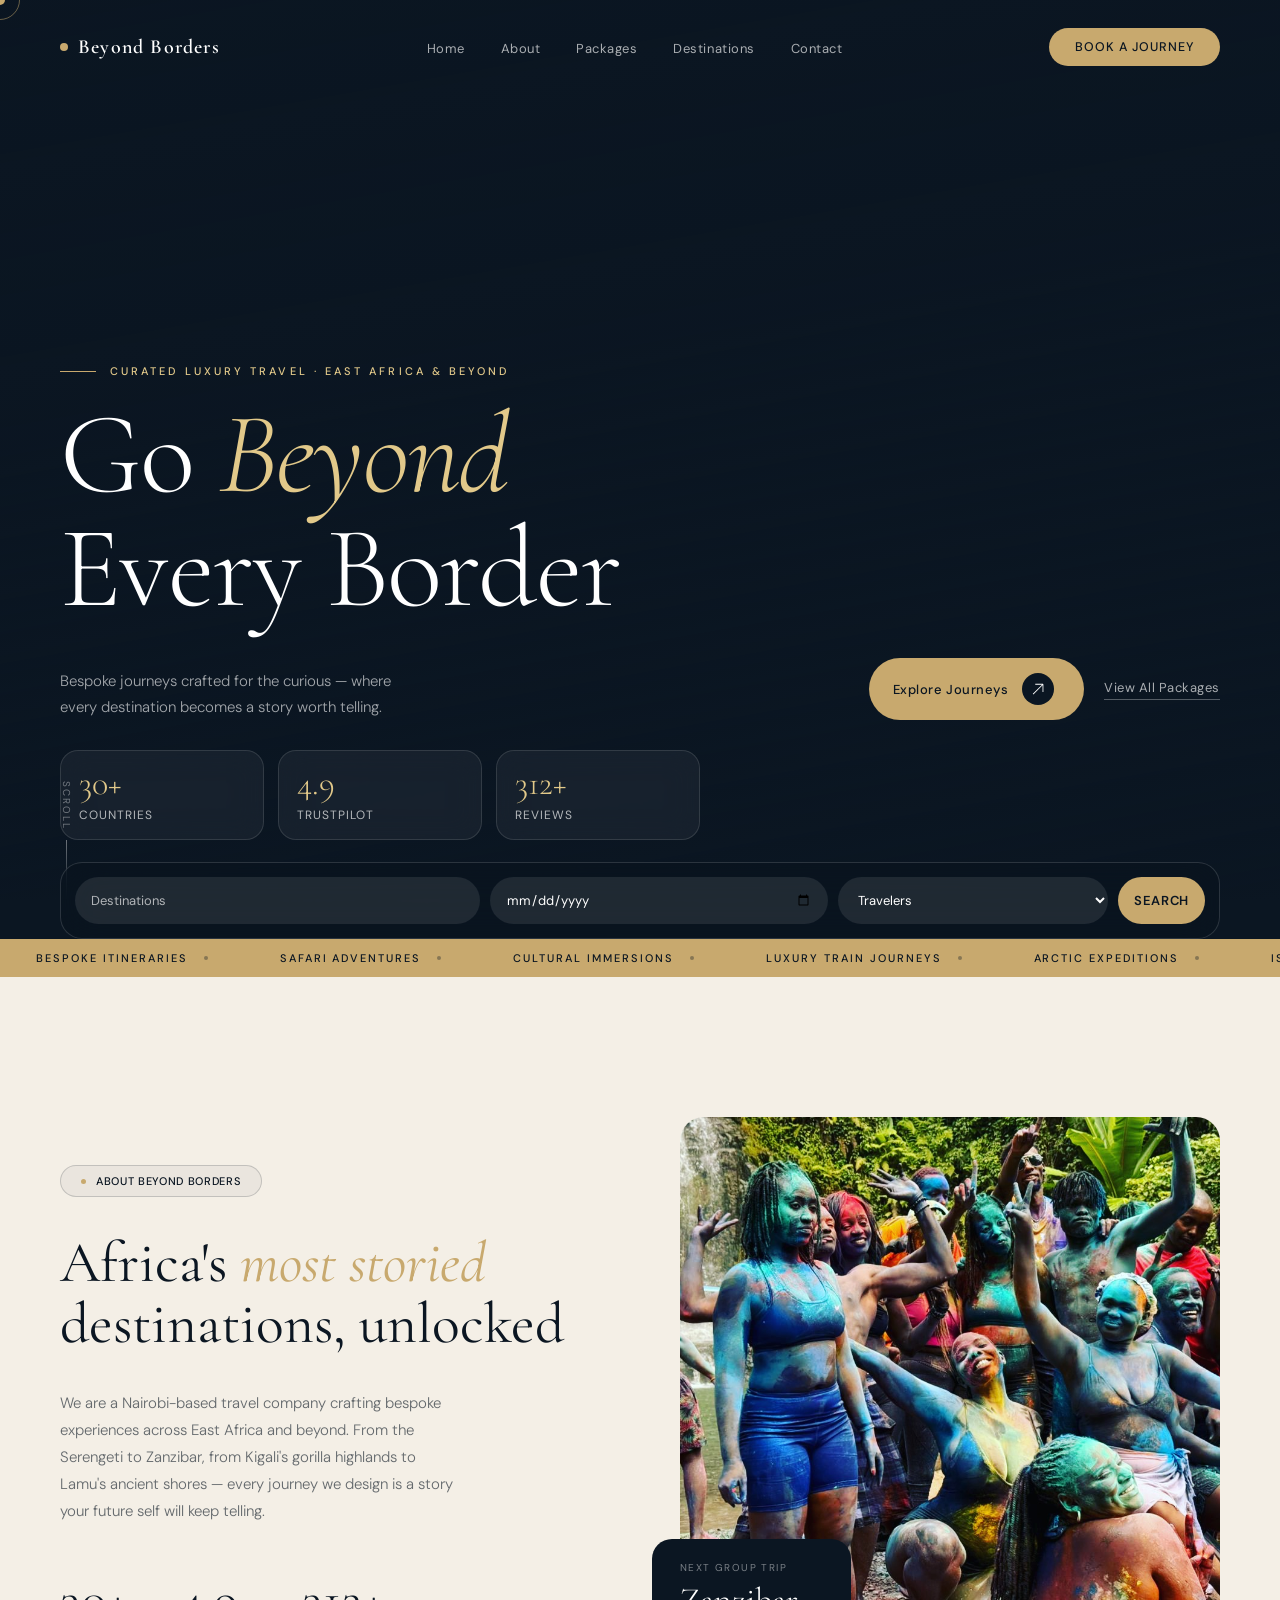
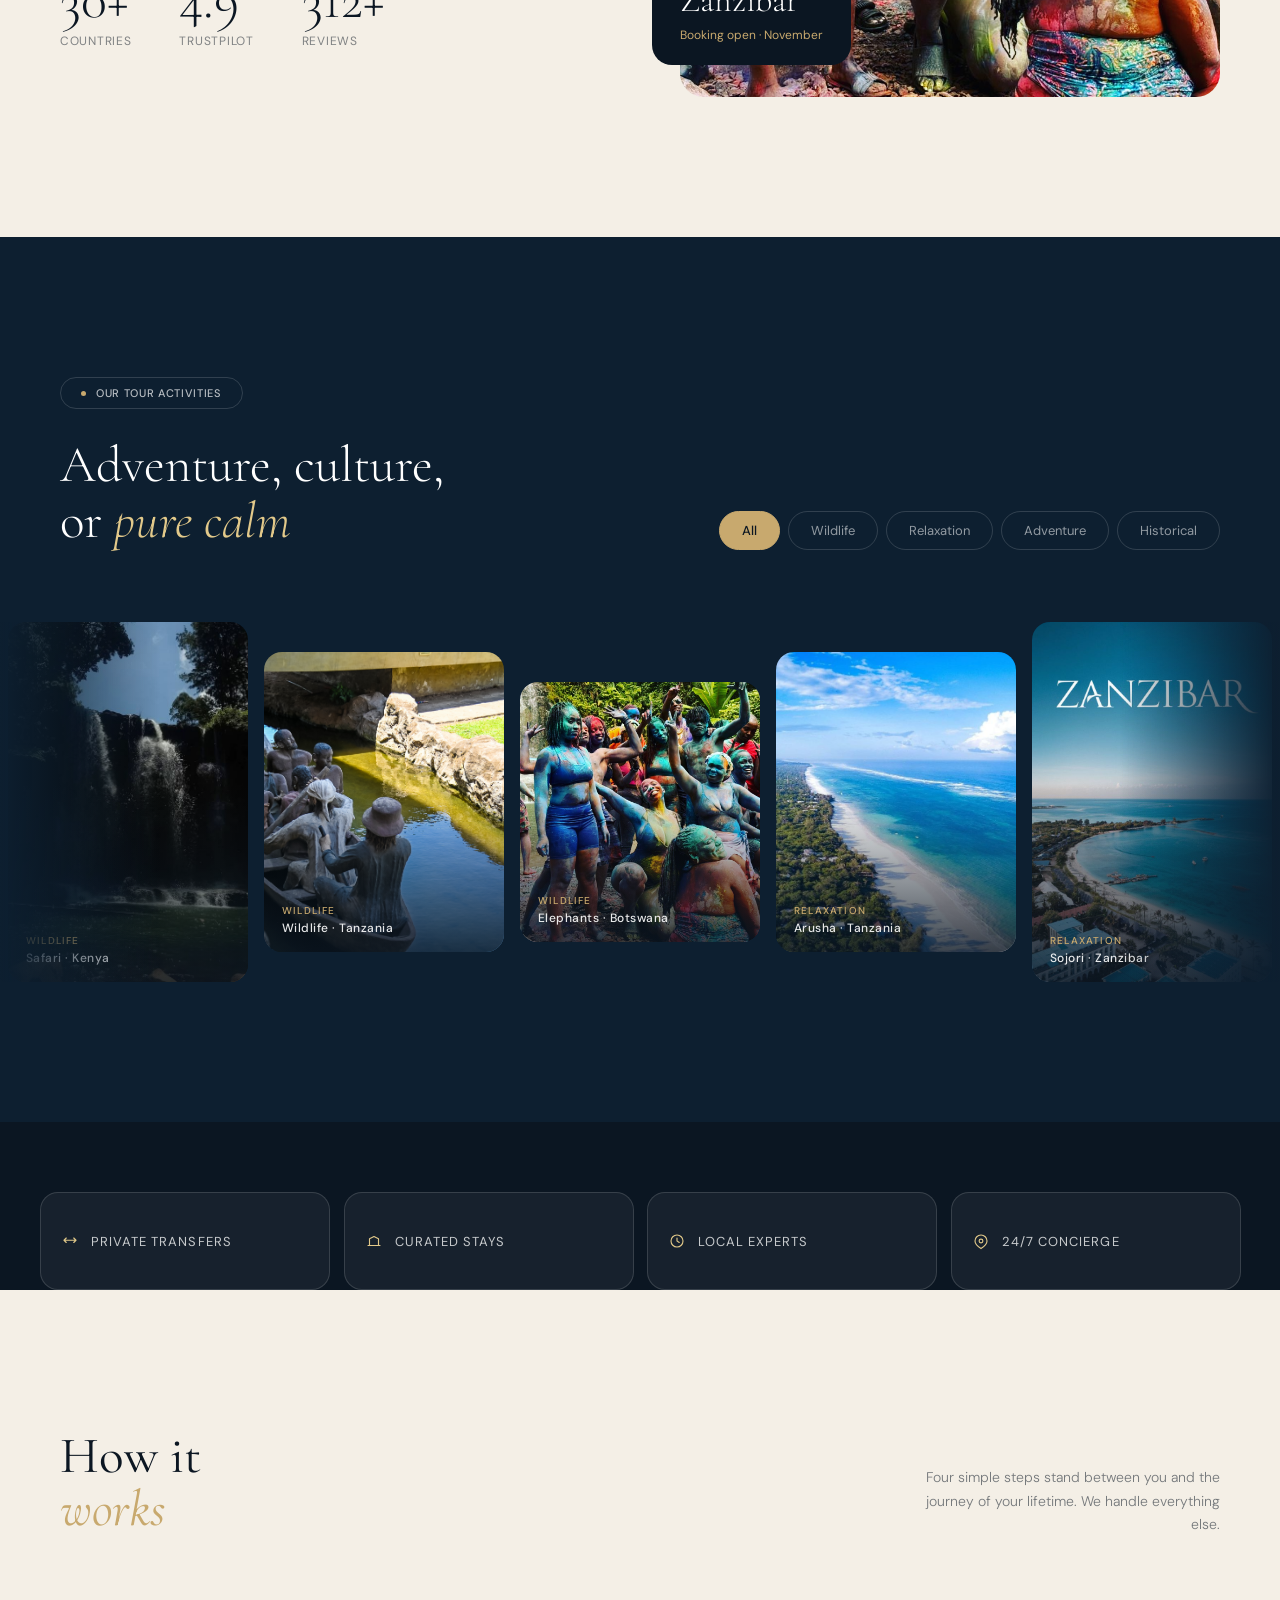
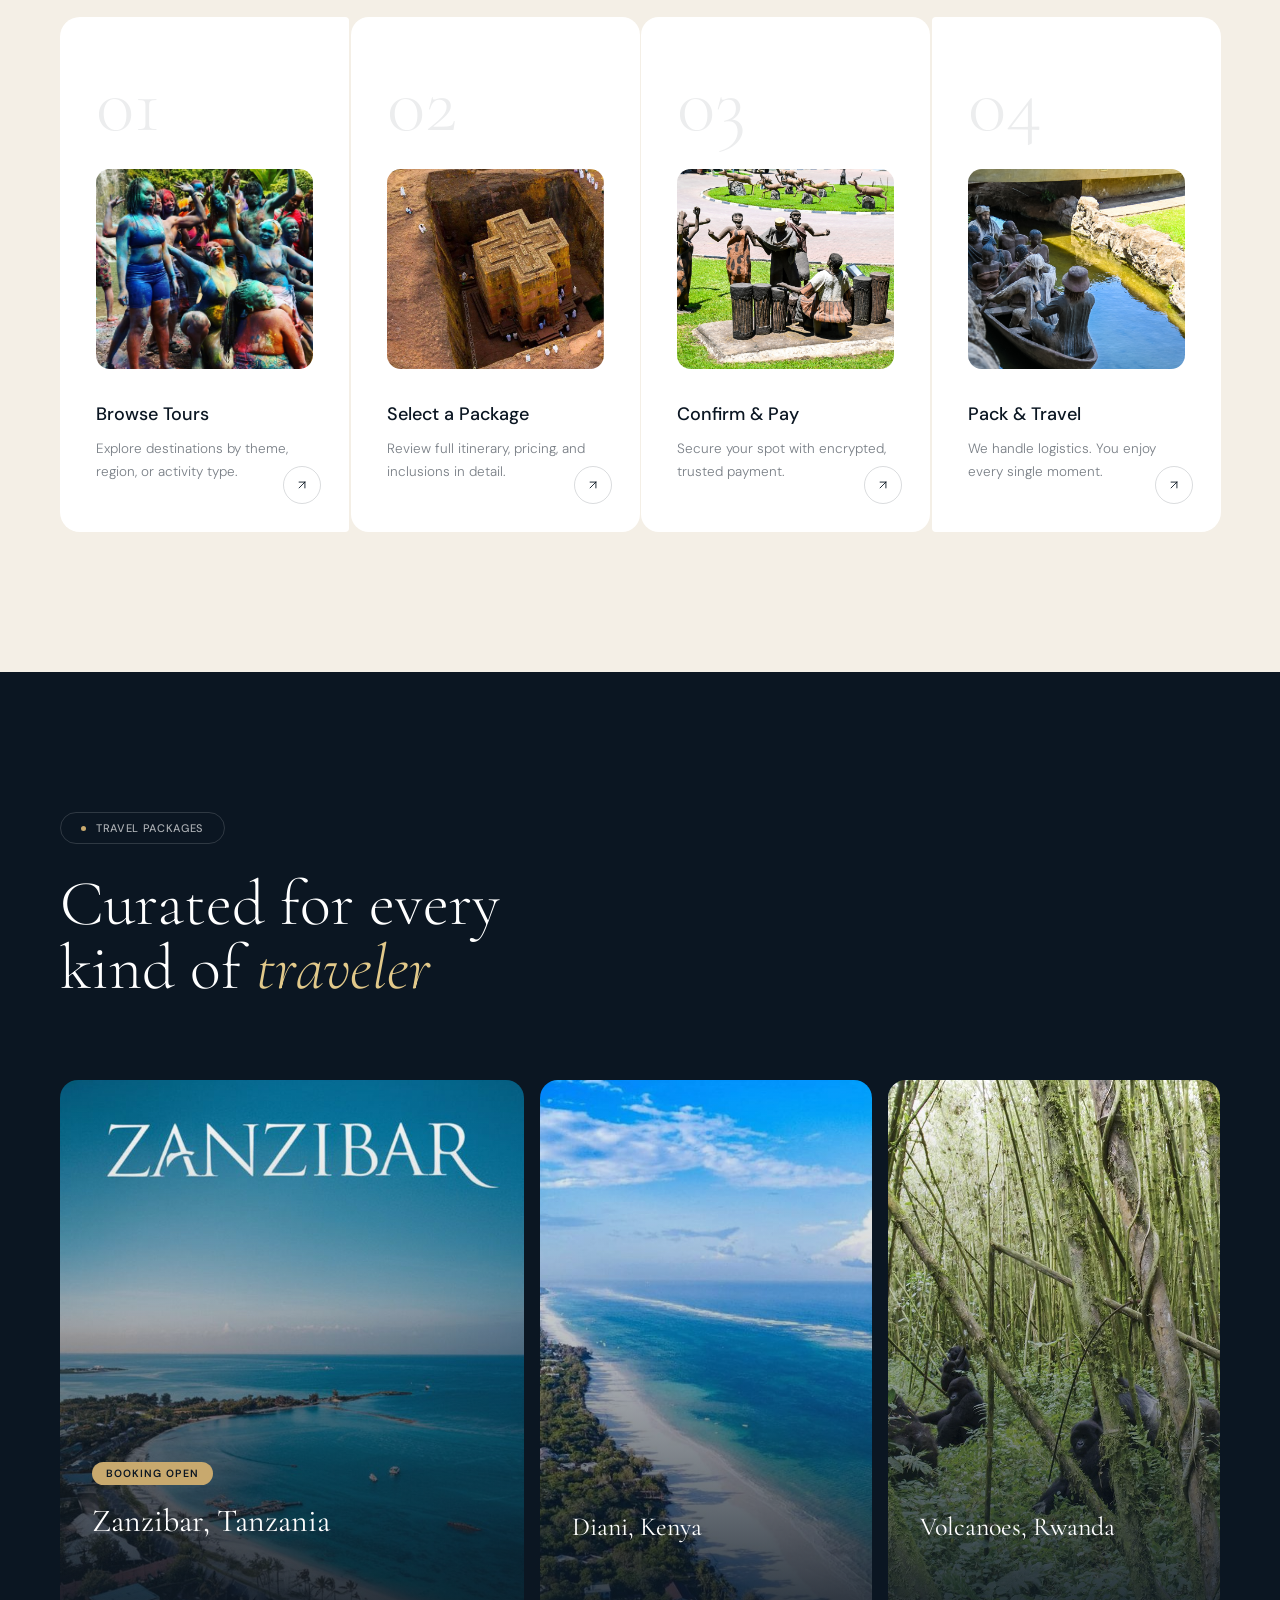
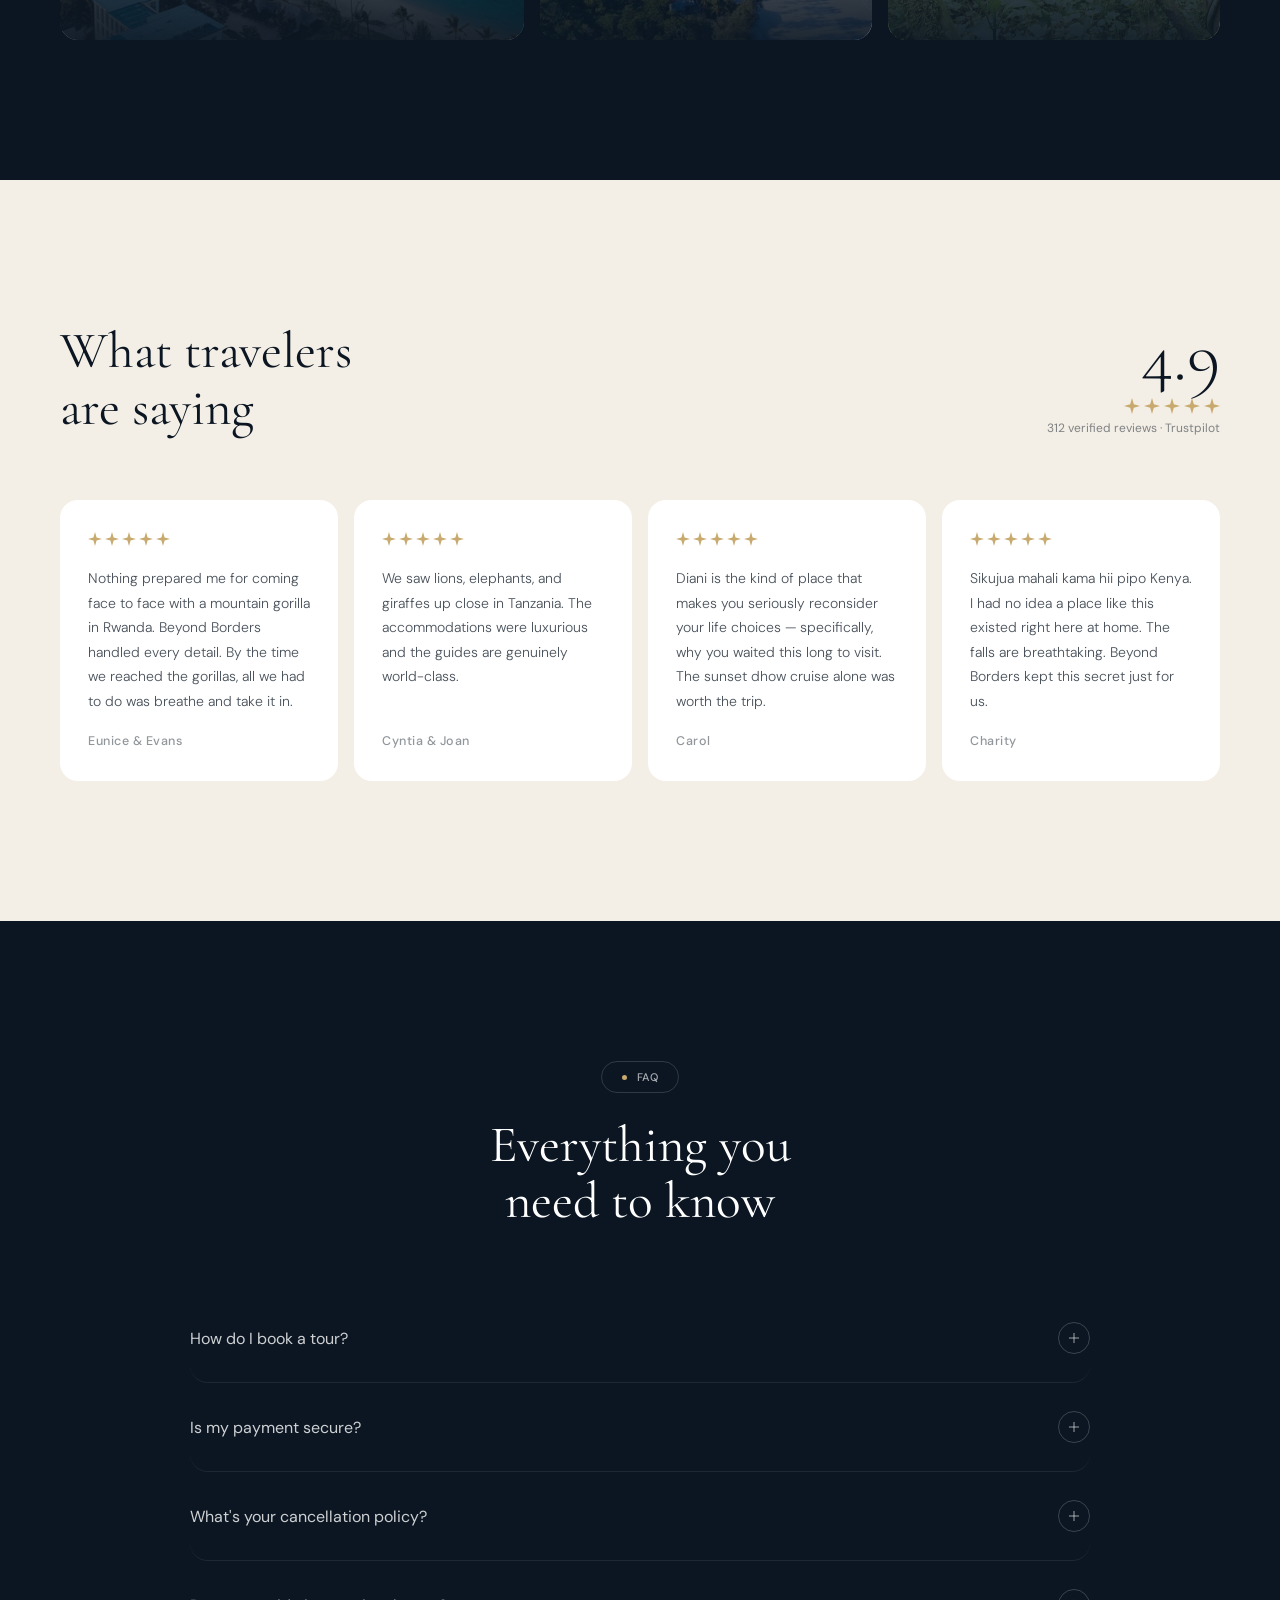
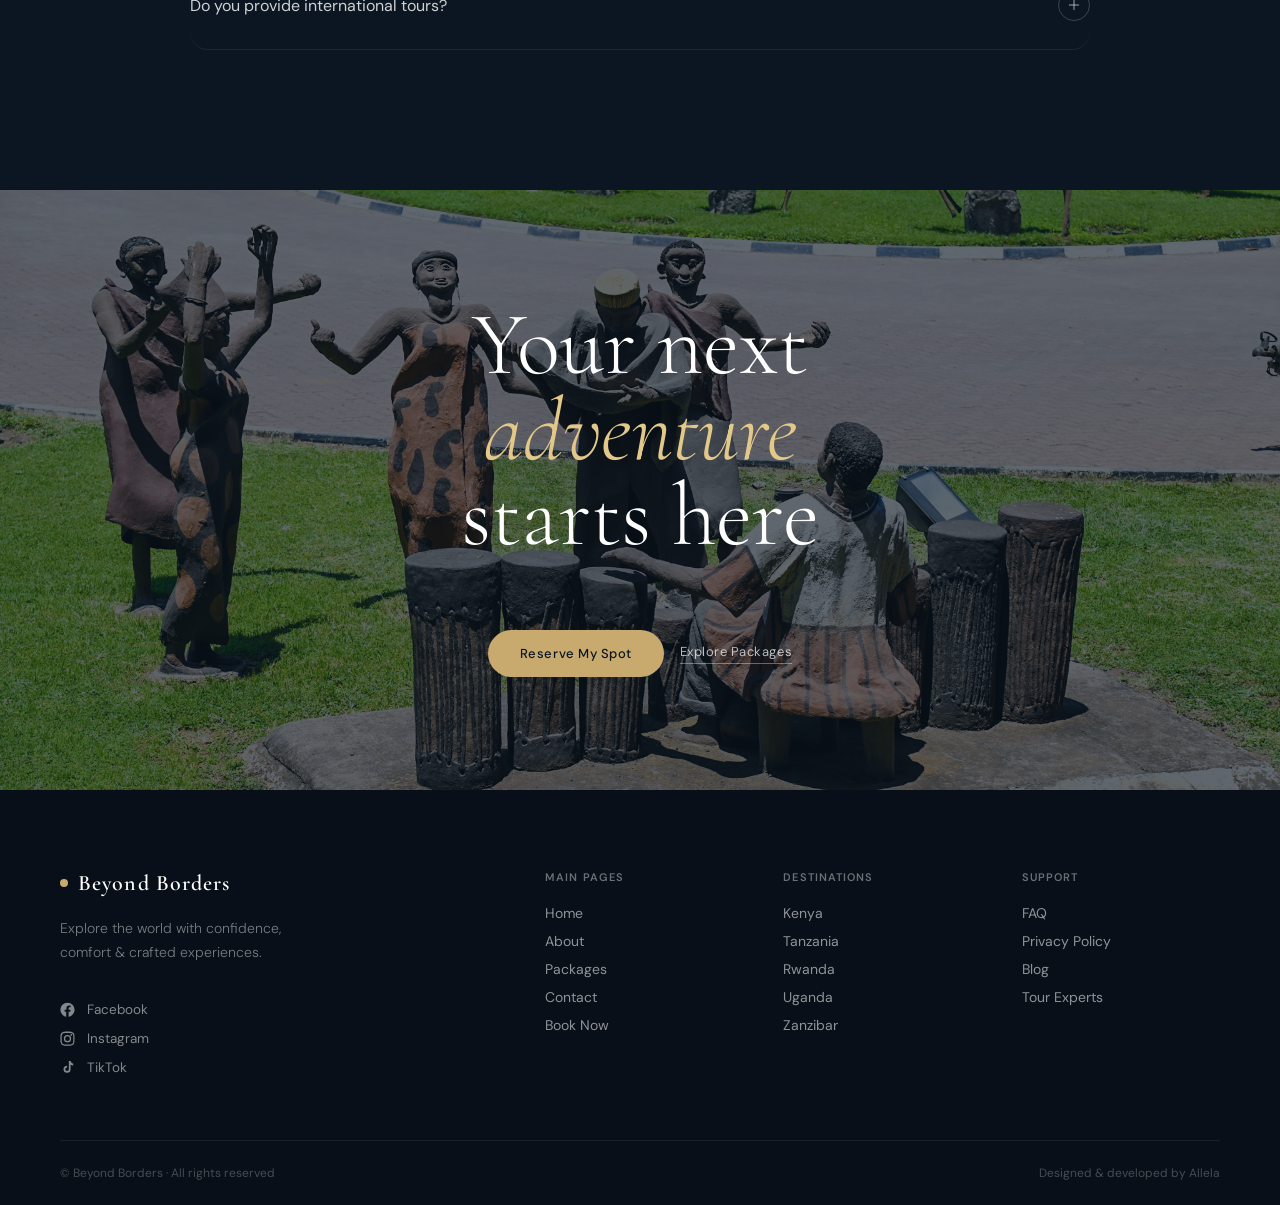
==== commit 0d3c437a: "Updated Website Version" ====
--- a/frontend/index.html
+++ b/frontend/index.html
@@ -20,7 +20,7 @@
             --gold2:  #E2C98A;
             --white:  #FFFFFF;
             --muted:  rgba(255,255,255,0.5);
-            --ease:   cubic-bezier(0.77,0,0.175,1);
+            --ease:   cubic-bezier(0.23, 1, 0.32, 1);
         }
 
         html { scroll-behavior: smooth; }
@@ -30,6 +30,7 @@
             color: var(--white);
             overflow-x: hidden;
             cursor: none;
+            scroll-snap-type: y proximity;
         }
 
         /* ── CUSTOM CURSOR ── */
@@ -234,16 +235,50 @@
             letter-spacing: -0.015em;
             color: var(--white);
             margin-bottom: 36px;
+            display: flex;
+            flex-direction: column;
+            gap: 8px;
+        }
+        .hero-headline em { font-style: italic; color: var(--gold2); }
+        .hero-line {
             opacity: 0;
-            animation: fadeSlideUp 1.1s 0.6s forwards ease;
-        }
-        .hero-headline em { font-style: italic; color: var(--gold2); }
+            transform: translateY(26px);
+            will-change: transform, opacity;
+            animation: fadeSlideUp 0.9s forwards var(--ease);
+        }
 
         .hero-bottom-row {
             display: flex; align-items: flex-end; justify-content: space-between;
             gap: 32px;
             opacity: 0;
             animation: fadeSlideUp 1s 0.85s forwards ease;
+        }
+        .hero-stats {
+            margin-top: 30px;
+            display: grid;
+            grid-template-columns: repeat(3, minmax(0, 1fr));
+            gap: 14px;
+            max-width: 640px;
+        }
+        .hero-stat {
+            border: 1px solid rgba(255,255,255,0.12);
+            border-radius: 18px;
+            background: rgba(255,255,255,0.05);
+            backdrop-filter: blur(14px);
+            padding: 16px 18px;
+        }
+        .hero-stat .stat-num {
+            font-family: 'Cormorant Garamond', serif;
+            font-size: 34px;
+            line-height: 1;
+            color: var(--gold2);
+        }
+        .hero-stat .stat-label {
+            margin-top: 6px;
+            font-size: 12px;
+            letter-spacing: .08em;
+            text-transform: uppercase;
+            color: rgba(255,255,255,0.68);
         }
 
         .hero-sub {
@@ -360,7 +395,6 @@
             display: grid; grid-template-columns: 1fr 1fr;
             gap: 80px; align-items: center;
         }
-        .intro-left {}
         .intro-tag {
             display: inline-flex; align-items: center; gap: 10px;
             border: 1px solid rgba(11,22,34,0.18);
@@ -391,7 +425,6 @@
         .intro-stat-row {
             display: flex; gap: 48px;
         }
-        .intro-stat {}
         .stat-num {
             font-family: 'Cormorant Garamond', serif;
             font-size: 54px; font-weight: 300;
@@ -449,7 +482,6 @@
             display: flex; align-items: flex-end; justify-content: space-between;
             margin-bottom: 72px;
         }
-        .act-header-left {}
         .act-section-tag {
             display: inline-flex; align-items: center; gap: 10px;
             border: 1px solid rgba(255,255,255,0.15);
@@ -879,7 +911,7 @@
         }
         .cta-bg {
             position: absolute; inset: 0;
-            background: url('https://images.unsplash.com/photo-1493976040374-85c8e12f0c0e?w=1800&q=90&fit=crop') center/cover no-repeat;
+            background: url('Assets/Hero.jpg') center/cover no-repeat;
         }
         .cta-bg::before {
             content: '';
@@ -934,7 +966,6 @@
             gap: 80px; padding-bottom: 64px;
             border-bottom: 1px solid rgba(255,255,255,0.07);
         }
-        .footer-brand {}
         .footer-logo-link {
             font-family: 'Cormorant Garamond', serif;
             font-size: 22px; font-weight: 600;
@@ -959,7 +990,6 @@
         .footer-nav-grid {
             display: grid; grid-template-columns: repeat(3, 1fr); gap: 40px;
         }
-        .footer-col {}
         .footer-col-title {
             font-size: 11px; font-weight: 600;
             letter-spacing: 0.1em; text-transform: uppercase;
@@ -1004,6 +1034,122 @@
         .reveal-delay-2 { transition-delay: 0.22s; }
         .reveal-delay-3 { transition-delay: 0.35s; }
         .reveal-delay-4 { transition-delay: 0.48s; }
+
+        .hero,
+        .intro-section,
+        .exp-strip,
+        .act-section,
+        .how-section,
+        .pkg-section,
+        .rev-section,
+        .faq-section,
+        .cta-band,
+        footer { scroll-snap-align: start; }
+
+        .search-luxe {
+            position: relative;
+            z-index: 12;
+            margin: -38px auto 0;
+            width: min(1160px, calc(100% - 48px));
+            padding: 14px;
+            display: grid;
+            grid-template-columns: 1.2fr 1fr .8fr auto;
+            gap: 10px;
+            border-radius: 22px;
+            background: rgba(10, 20, 30, 0.58);
+            backdrop-filter: blur(20px);
+            border: 1px solid rgba(255,255,255,0.14);
+        }
+        .search-luxe input,
+        .search-luxe select,
+        .search-luxe button {
+            border: none;
+            border-radius: 999px;
+            background: rgba(255,255,255,0.09);
+            color: var(--white);
+            padding: 14px 16px;
+            font-family: 'DM Sans', sans-serif;
+            font-size: 13px;
+            outline: none;
+        }
+        .search-luxe input::placeholder { color: rgba(255,255,255,0.65); }
+        .search-luxe button {
+            background: var(--gold);
+            color: var(--ink);
+            font-weight: 600;
+            letter-spacing: .05em;
+            text-transform: uppercase;
+            transition: transform .35s var(--ease), background .35s var(--ease);
+            cursor: none;
+        }
+        .search-luxe button:hover { transform: scale(1.03); background: var(--gold2); }
+
+        .exp-strip {
+            margin: 70px auto 0;
+            width: min(1200px, calc(100% - 48px));
+            display: grid;
+            grid-template-columns: repeat(4, minmax(0,1fr));
+            gap: 14px;
+        }
+        .exp-tile {
+            border-radius: 18px;
+            border: 1px solid rgba(255,255,255,.14);
+            background: rgba(255,255,255,.05);
+            padding: 20px;
+            min-height: 98px;
+            display: flex;
+            align-items: center;
+            gap: 12px;
+            will-change: transform, opacity;
+            transition: transform .45s var(--ease), box-shadow .45s var(--ease);
+        }
+        .exp-tile svg { width: 18px; height: 18px; color: var(--gold2); flex-shrink: 0; }
+        .exp-tile span { font-size: 13px; letter-spacing: .08em; text-transform: uppercase; color: rgba(255,255,255,.76); }
+        .exp-tile:hover {
+            transform: translateY(-8px);
+            box-shadow: 0 24px 44px rgba(0,0,0,.28);
+        }
+
+        .act-card,
+        .how-step,
+        .pkg-card,
+        .rev-card,
+        .faq-item {
+            border-radius: 18px;
+            will-change: transform, opacity;
+            transition: transform .45s var(--ease), box-shadow .45s var(--ease);
+        }
+        .act-card:hover,
+        .how-step:hover,
+        .pkg-card:hover,
+        .rev-card:hover,
+        .faq-item:hover {
+            transform: translateY(-8px);
+            box-shadow: 0 24px 46px rgba(0,0,0,.3);
+        }
+        .act-card img,
+        .how-step-img,
+        .pkg-card img,
+        .intro-img-main {
+            transition: transform .55s var(--ease);
+            transform-origin: center;
+        }
+        .act-card:hover img,
+        .how-step:hover .how-step-img,
+        .pkg-card:hover img,
+        .intro-right:hover .intro-img-main { transform: scale(1.06); }
+
+        @media (max-width: 980px) {
+            .search-luxe {
+                grid-template-columns: 1fr;
+                margin-top: -24px;
+                width: calc(100% - 24px);
+            }
+            .exp-strip { grid-template-columns: 1fr 1fr; width: calc(100% - 24px); }
+        }
+        @media (max-width: 640px) {
+            .exp-strip { grid-template-columns: 1fr; }
+        }
     </style>
 </head>
 <body>
@@ -1050,7 +1196,8 @@
             <span class="eyebrow-text">Curated Luxury Travel · East Africa &amp; Beyond</span>
         </div>
         <h1 class="hero-headline">
-            Go <em>Beyond</em><br>Every Border
+            <span class="hero-line" style="animation-delay:.58s">Go <em>Beyond</em></span>
+            <span class="hero-line" style="animation-delay:.73s">Every Border</span>
         </h1>
         <div class="hero-bottom-row">
             <p class="hero-sub">Bespoke journeys crafted for the curious — where every destination becomes a story worth telling.</p>
@@ -1064,6 +1211,20 @@
                 <a href="#" class="btn-hero-ghost">View All Packages</a>
             </div>
         </div>
+        <div class="hero-stats reveal reveal-delay-2">
+            <div class="hero-stat">
+                <div class="stat-num" data-count="30" data-suffix="+">0</div>
+                <div class="stat-label">Countries</div>
+            </div>
+            <div class="hero-stat">
+                <div class="stat-num" data-count="4.9" data-decimals="1">0</div>
+                <div class="stat-label">Trustpilot</div>
+            </div>
+            <div class="hero-stat">
+                <div class="stat-num" data-count="312" data-suffix="+">0</div>
+                <div class="stat-label">Reviews</div>
+            </div>
+        </div>
     </div>
 
     <div class="scroll-cue">
@@ -1071,6 +1232,19 @@
         <div class="scroll-cue-line"></div>
     </div>
 </section>
+
+<form class="search-luxe reveal" aria-label="Search tours">
+    <input type="text" placeholder="Destinations" aria-label="Destinations"/>
+    <input type="date" aria-label="Date"/>
+    <select aria-label="Travelers">
+        <option>Travelers</option>
+        <option>1</option>
+        <option>2</option>
+        <option>3</option>
+        <option>4+</option>
+    </select>
+    <button type="button">Search</button>
+</form>
 
 <!-- TICKER -->
 <div class="ticker" aria-hidden="true">
@@ -1127,7 +1301,7 @@
         <div class="intro-right reveal reveal-delay-2">
             <img
                     class="intro-img-main"
-                    src="https://images.unsplash.com/photo-1547471080-7cc2caa01a7e?w=900&q=85&fit=crop"
+                    src="Assets/Kanunga_Group_Photo.jpg"
                     alt="Safari landscape"
             />
             <div class="intro-img-badge">
@@ -1164,44 +1338,63 @@
         <div class="marquee-track" id="actMarquee">
             <div class="marquee-set" id="actSet">
                 <div class="act-card" data-cat="wildlife" data-size="tall">
-                    <img src="https://images.unsplash.com/photo-1547471080-7cc2caa01a7e?w=500&q=80&fit=crop" alt="Safari"/>
+                    <img src="Assets/Kanunga.jpg" alt="Safari"/>
                     <div class="act-card-label"><div class="act-card-cat">Wildlife</div>Safari · Kenya</div>
                 </div>
                 <div class="act-card" data-cat="wildlife" data-size="mid">
-                    <img src="https://images.unsplash.com/photo-1474511320723-9a56873867b5?w=500&q=80&fit=crop" alt="Wildlife"/>
+                    <img src="Assets/Arusha.jpg" alt="Wildlife"/>
                     <div class="act-card-label"><div class="act-card-cat">Wildlife</div>Wildlife · Tanzania</div>
                 </div>
                 <div class="act-card" data-cat="wildlife" data-size="short">
-                    <img src="https://images.unsplash.com/photo-1516426122078-c23e76319801?w=500&q=80&fit=crop" alt="Elephants"/>
+                    <img src="Assets/Kanunga_Group_Photo.jpg" alt="Elephants"/>
                     <div class="act-card-label"><div class="act-card-cat">Wildlife</div>Elephants · Botswana</div>
                 </div>
                 <div class="act-card" data-cat="relaxation" data-size="mid">
-                    <img src="https://images.unsplash.com/photo-1439130490301-25e322d88054?w=500&q=80&fit=crop" alt="Beach"/>
+                    <img src="Assets/Diani.jpg" alt="Beach"/>
                     <div class="act-card-label"><div class="act-card-cat">Relaxation</div>Arusha · Tanzania</div>
                 </div>
                 <div class="act-card" data-cat="relaxation" data-size="tall">
-                    <img src="https://images.unsplash.com/photo-1493976040374-85c8e12f0c0e?w=500&q=80&fit=crop" alt="Zanzibar"/>
+                    <img src="Assets/Zanzibar.jpg" alt="Zanzibar"/>
                     <div class="act-card-label"><div class="act-card-cat">Relaxation</div>Sojori · Zanzibar</div>
                 </div>
                 <div class="act-card" data-cat="adventure" data-size="short">
-                    <img src="https://images.unsplash.com/photo-1551632811-561732d1e306?w=500&q=80&fit=crop" alt="Hiking"/>
+                    <img src="Assets/Rwanda.jpg" alt="Hiking"/>
                     <div class="act-card-label"><div class="act-card-cat">Adventure</div>Volcano Trekking · Rwanda</div>
                 </div>
                 <div class="act-card" data-cat="adventure" data-size="tall">
-                    <img src="https://images.unsplash.com/photo-1504280390367-361c6d9f38f4?w=500&q=80&fit=crop" alt="Island"/>
+                    <img src="Assets/Ssese.jpg" alt="Island"/>
                     <div class="act-card-label"><div class="act-card-cat">Adventure</div>Ssese Islands · Uganda</div>
                 </div>
                 <div class="act-card" data-cat="historical" data-size="mid">
-                    <img src="https://images.unsplash.com/photo-1501555088652-021faa106b9b?w=500&q=80&fit=crop" alt="History"/>
+                    <img src="Assets/FortJesus.jpg" alt="History"/>
                     <div class="act-card-label"><div class="act-card-cat">Historical</div>Fort Jesus · Kenya</div>
                 </div>
                 <div class="act-card" data-cat="historical" data-size="tall">
-                    <img src="https://images.unsplash.com/photo-1508009603885-50cf7c579365?w=500&q=80&fit=crop" alt="Old Town"/>
+                    <img src="Assets/Lamu.jpg" alt="Old Town"/>
                     <div class="act-card-label"><div class="act-card-cat">Historical</div>Lamu Old Town · Kenya</div>
                 </div>
             </div>
             <div class="marquee-set" id="actSetClone" aria-hidden="true"></div>
         </div>
+    </div>
+</section>
+
+<section class="exp-strip">
+    <div class="exp-tile reveal">
+        <svg viewBox="0 0 24 24" fill="none"><path d="M4 11h16M7 8l-3 3 3 3M17 8l3 3-3 3" stroke="currentColor" stroke-width="1.5" stroke-linecap="round" stroke-linejoin="round"/></svg>
+        <span>Private Transfers</span>
+    </div>
+    <div class="exp-tile reveal reveal-delay-1">
+        <svg viewBox="0 0 24 24" fill="none"><path d="M4 18h16M6 18V9l6-3 6 3v9" stroke="currentColor" stroke-width="1.5" stroke-linecap="round" stroke-linejoin="round"/></svg>
+        <span>Curated Stays</span>
+    </div>
+    <div class="exp-tile reveal reveal-delay-2">
+        <svg viewBox="0 0 24 24" fill="none"><circle cx="12" cy="12" r="8" stroke="currentColor" stroke-width="1.5"/><path d="M12 8v4l3 2" stroke="currentColor" stroke-width="1.5" stroke-linecap="round"/></svg>
+        <span>Local Experts</span>
+    </div>
+    <div class="exp-tile reveal reveal-delay-3">
+        <svg viewBox="0 0 24 24" fill="none"><path d="M4 12a8 8 0 1116 0c0 4-4 7.5-8 10-4-2.5-8-6-8-10z" stroke="currentColor" stroke-width="1.5"/><circle cx="12" cy="12" r="2.5" stroke="currentColor" stroke-width="1.5"/></svg>
+        <span>24/7 Concierge</span>
     </div>
 </section>
 
@@ -1214,7 +1407,7 @@
     <div class="how-steps">
         <div class="how-step reveal">
             <div class="how-step-num">01</div>
-            <img class="how-step-img" src="https://images.unsplash.com/photo-1488646953014-85cb44e25828?w=600&q=80&fit=crop" alt="Browse"/>
+            <img class="how-step-img" src="Assets/Kanunga_Group_Photo.jpg" alt="Browse"/>
             <div class="how-step-title">Browse Tours</div>
             <p class="how-step-desc">Explore destinations by theme, region, or activity type.</p>
             <div class="how-step-arrow">
@@ -1223,7 +1416,7 @@
         </div>
         <div class="how-step reveal reveal-delay-1">
             <div class="how-step-num">02</div>
-            <img class="how-step-img" src="https://images.unsplash.com/photo-1503220317375-aaad61436b1b?w=600&q=80&fit=crop" alt="Select"/>
+            <img class="how-step-img" src="Assets/Lalibela Rock-Hewn Churches.jpg" alt="Select"/>
             <div class="how-step-title">Select a Package</div>
             <p class="how-step-desc">Review full itinerary, pricing, and inclusions in detail.</p>
             <div class="how-step-arrow">
@@ -1232,7 +1425,7 @@
         </div>
         <div class="how-step reveal reveal-delay-2">
             <div class="how-step-num">03</div>
-            <img class="how-step-img" src="https://images.unsplash.com/photo-1600880292203-757bb62b4baf?w=600&q=80&fit=crop" alt="Confirm"/>
+            <img class="how-step-img" src="Assets/Hero.jpg" alt="Confirm"/>
             <div class="how-step-title">Confirm &amp; Pay</div>
             <p class="how-step-desc">Secure your spot with encrypted, trusted payment.</p>
             <div class="how-step-arrow">
@@ -1241,7 +1434,7 @@
         </div>
         <div class="how-step reveal reveal-delay-3">
             <div class="how-step-num">04</div>
-            <img class="how-step-img" src="https://images.unsplash.com/photo-1501554728187-ce583db33af7?w=600&q=80&fit=crop" alt="Travel"/>
+            <img class="how-step-img" src="Assets/Arusha.jpg" alt="Travel"/>
             <div class="how-step-title">Pack &amp; Travel</div>
             <p class="how-step-desc">We handle logistics. You enjoy every single moment.</p>
             <div class="how-step-arrow">
@@ -1264,7 +1457,7 @@
     </div>
     <div class="pkg-grid reveal reveal-delay-2">
         <div class="pkg-card">
-            <img src="https://images.unsplash.com/photo-1493976040374-85c8e12f0c0e?w=900&q=85&fit=crop" alt="Zanzibar"/>
+            <img src="Assets/Zanzibar.jpg" alt="Zanzibar"/>
             <div class="pkg-card-overlay">
                 <span class="pkg-badge">Booking Open</span>
                 <div class="pkg-name">Zanzibar, Tanzania</div>
@@ -1276,7 +1469,7 @@
             </div>
         </div>
         <div class="pkg-card">
-            <img src="https://images.unsplash.com/photo-1547471080-7cc2caa01a7e?w=700&q=85&fit=crop" alt="Diani"/>
+            <img src="Assets/Diani.jpg" alt="Diani"/>
             <div class="pkg-card-overlay">
                 <div class="pkg-name-sm">Diani, Kenya</div>
                 <p class="pkg-desc">White sand, warm water, fresh seafood — and sunshine that makes you forget about Mondays.</p>
@@ -1287,7 +1480,7 @@
             </div>
         </div>
         <div class="pkg-card">
-            <img src="https://images.unsplash.com/photo-1551632811-561732d1e306?w=700&q=85&fit=crop" alt="Rwanda"/>
+            <img src="Assets/Rwanda.jpg" alt="Rwanda"/>
             <div class="pkg-card-overlay">
                 <div class="pkg-name-sm">Volcanoes, Rwanda</div>
                 <p class="pkg-desc">Come face to face with mountain gorillas. The most humbling experience of your life.</p>
@@ -1477,8 +1670,12 @@
 
     // ── NAV SCROLL ──
     const nav = document.getElementById('mainNav');
+    const heroReel = document.querySelector('.hero-reel');
     window.addEventListener('scroll', () => {
         nav.classList.toggle('scrolled', window.scrollY > 40);
+        if (heroReel) {
+            heroReel.style.transform = `translateY(${window.scrollY * 0.4}px) scale(1.04)`;
+        }
     }, { passive: true });
 
     // ── HAMBURGER ──
@@ -1525,6 +1722,32 @@
         });
     }, { threshold: 0.12 });
     revealEls.forEach(el => io.observe(el));
+
+    // ── COUNT UP ──
+    const counters = document.querySelectorAll('[data-count]');
+    const countObserver = new IntersectionObserver((entries, observer) => {
+        entries.forEach(entry => {
+            if (!entry.isIntersecting) return;
+            const el = entry.target;
+            const target = parseFloat(el.dataset.count || '0');
+            const decimals = parseInt(el.dataset.decimals || '0', 10);
+            const suffix = el.dataset.suffix || '';
+            const duration = 1500;
+            const start = performance.now();
+
+            function tick(now) {
+                const progress = Math.min((now - start) / duration, 1);
+                const eased = 1 - Math.pow(1 - progress, 3);
+                const value = target * eased;
+                el.textContent = value.toFixed(decimals) + suffix;
+                if (progress < 1) requestAnimationFrame(tick);
+            }
+
+            requestAnimationFrame(tick);
+            observer.unobserve(el);
+        });
+    }, { threshold: 0.4 });
+    counters.forEach(counter => countObserver.observe(counter));
 </script>
 </body>
 </html>
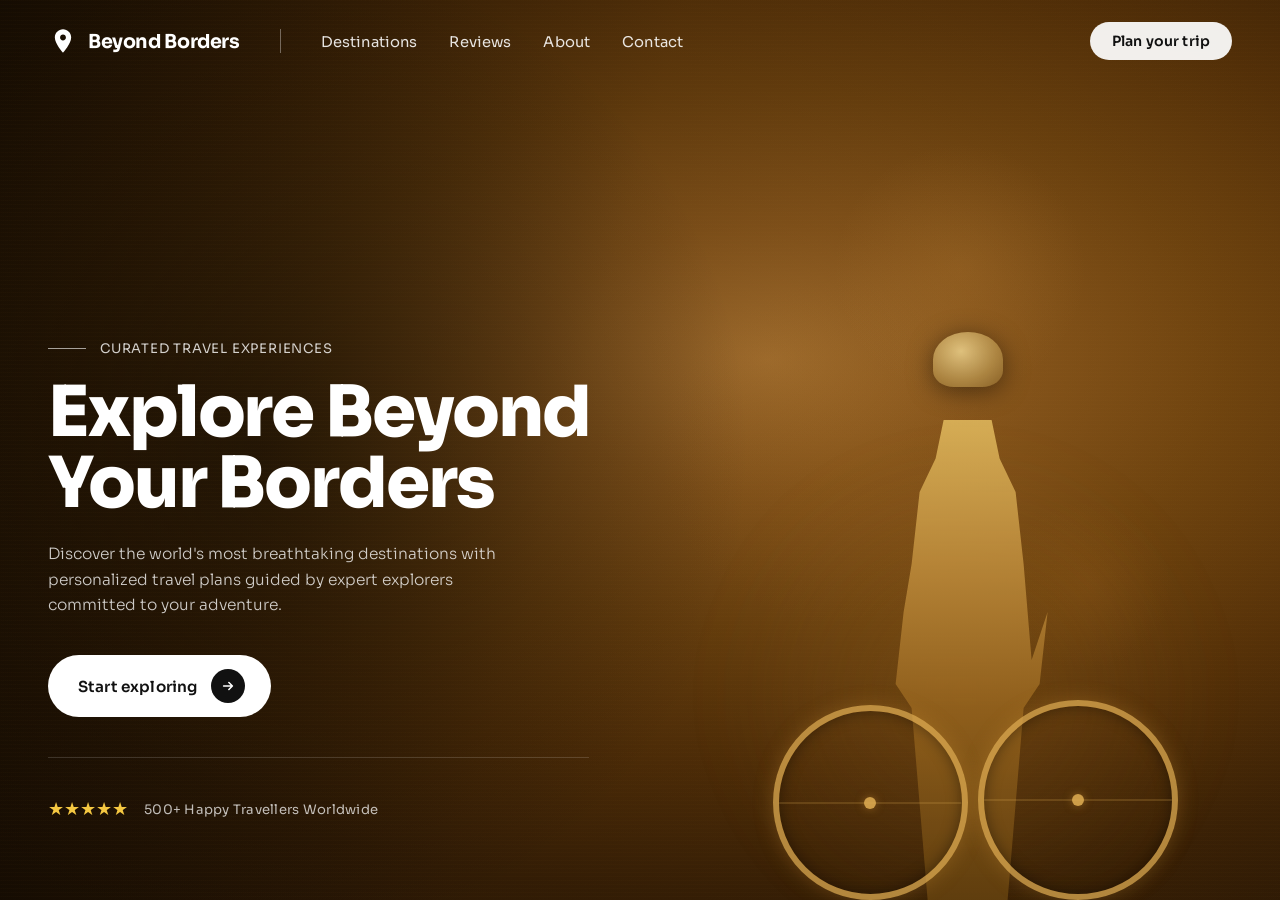
==== commit 768e2be9: "Refined the Whole Design" ====
--- a/frontend/index.html
+++ b/frontend/index.html
@@ -1,1753 +1,458 @@
 <!DOCTYPE html>
 <html lang="en">
 <head>
-    <meta charset="UTF-8"/>
-    <meta name="viewport" content="width=device-width, initial-scale=1.0"/>
-    <title>Beyond Borders — Travel Redefined</title>
-    <link rel="preconnect" href="https://fonts.googleapis.com"/>
-    <link rel="preconnect" href="https://fonts.gstatic.com" crossorigin/>
-    <link href="https://fonts.googleapis.com/css2?family=Cormorant+Garamond:ital,wght@0,300;0,400;0,600;1,300;1,400;1,600&family=DM+Sans:opsz,wght@9..40,300;9..40,400;9..40,500&display=swap" rel="stylesheet"/>
-
+    <meta charset="UTF-8">
+    <meta name="viewport" content="width=device-width, initial-scale=1.0">
+    <title>Beyond Borders – Travel</title>
+    <link href="https://fonts.googleapis.com/css2?family=Sora:wght@300;400;600;700;800&display=swap" rel="stylesheet">
     <style>
         *, *::before, *::after { margin: 0; padding: 0; box-sizing: border-box; }
 
         :root {
-            --ink:    #0B1622;
-            --ink2:   #0D1F30;
-            --sand:   #F4EFE6;
-            --warm:   #EDE7DA;
-            --gold:   #C8A96E;
-            --gold2:  #E2C98A;
-            --white:  #FFFFFF;
-            --muted:  rgba(255,255,255,0.5);
-            --ease:   cubic-bezier(0.23, 1, 0.32, 1);
-        }
-
-        html { scroll-behavior: smooth; }
+            --white: #ffffff;
+            --dark: #111111;
+            --pill-bg: rgba(255,255,255,0.12);
+            --pill-border: rgba(255,255,255,0.25);
+        }
+
         body {
-            font-family: 'DM Sans', sans-serif;
-            background: var(--ink);
+            font-family: 'Sora', sans-serif;
+            background: #1a1209;
             color: var(--white);
+            min-height: 100vh;
             overflow-x: hidden;
-            cursor: none;
-            scroll-snap-type: y proximity;
-        }
-
-        /* ── CUSTOM CURSOR ── */
-        #cursor {
-            position: fixed;
-            width: 10px; height: 10px;
-            background: var(--gold);
-            border-radius: 50%;
-            pointer-events: none;
-            z-index: 9999;
-            transform: translate(-50%,-50%);
-            transition: transform 0.1s ease, width 0.3s ease, height 0.3s ease, background 0.3s ease;
-            mix-blend-mode: normal;
-        }
-        #cursor-ring {
-            position: fixed;
-            width: 40px; height: 40px;
-            border: 1px solid rgba(200,169,110,0.5);
-            border-radius: 50%;
-            pointer-events: none;
-            z-index: 9998;
-            transform: translate(-50%,-50%);
-            transition: transform 0.12s ease, width 0.3s ease, height 0.3s ease, opacity 0.3s ease;
-        }
-        body:has(a:hover) #cursor, body:has(button:hover) #cursor { width: 6px; height: 6px; }
-        body:has(a:hover) #cursor-ring, body:has(button:hover) #cursor-ring { width: 60px; height: 60px; opacity: 0.6; }
-
-        /* ── NAV ── */
-        nav {
-            position: fixed; top: 0; left: 0; right: 0; z-index: 100;
-            padding: 28px 60px;
-            display: flex; align-items: center; justify-content: space-between;
-            transition: padding 0.5s var(--ease), background 0.5s ease;
-        }
-        nav.scrolled {
-            padding: 16px 60px;
-            background: rgba(11,22,34,0.9);
-            backdrop-filter: blur(24px);
-            border-bottom: 1px solid rgba(255,255,255,0.06);
-        }
-        .nav-logo {
-            font-family: 'Cormorant Garamond', serif;
-            font-size: 20px; font-weight: 600;
-            letter-spacing: 0.06em;
-            color: var(--white);
-            text-decoration: none;
-            display: flex; align-items: center; gap: 10px;
-        }
-        .logo-mark {
-            width: 8px; height: 8px;
-            background: var(--gold);
-            border-radius: 50%;
-            display: inline-block;
-            transition: transform 0.4s ease;
-        }
-        .nav-logo:hover .logo-mark { transform: scale(1.6); }
-
-        .nav-links {
-            display: flex; align-items: center; gap: 36px;
-            list-style: none;
-        }
-        .nav-links a {
-            font-size: 13px; font-weight: 400;
-            color: rgba(255,255,255,0.65);
-            text-decoration: none;
-            letter-spacing: 0.04em;
-            transition: color 0.25s ease;
-            position: relative;
-        }
-        .nav-links a::after {
-            content: '';
-            position: absolute; left: 0; bottom: -3px;
-            width: 0; height: 1px;
-            background: var(--gold);
-            transition: width 0.3s var(--ease);
-        }
-        .nav-links a:hover { color: var(--white); }
-        .nav-links a:hover::after { width: 100%; }
-
-        .nav-book {
-            font-size: 12.5px; font-weight: 500;
-            letter-spacing: 0.08em; text-transform: uppercase;
-            color: var(--ink);
-            background: var(--gold);
-            border: none; cursor: none;
-            padding: 11px 26px;
-            border-radius: 100px;
-            text-decoration: none;
-            transition: background 0.3s ease, transform 0.3s ease;
-        }
-        .nav-book:hover { background: var(--gold2); transform: scale(1.04); }
-
-        .hamburger {
-            display: none;
-            flex-direction: column; gap: 5px;
-            background: none; border: none; cursor: none; padding: 6px;
-        }
-        .hamburger span {
-            display: block; width: 22px; height: 1.5px;
-            background: var(--white); border-radius: 2px;
-            transition: all 0.3s ease;
-        }
-        .hamburger.open span:nth-child(1) { transform: translateY(6.5px) rotate(45deg); }
-        .hamburger.open span:nth-child(2) { opacity: 0; }
-        .hamburger.open span:nth-child(3) { transform: translateY(-6.5px) rotate(-45deg); }
-
-        @media (max-width: 900px) {
-            nav { padding: 20px 24px; }
-            nav.scrolled { padding: 14px 24px; }
-            .nav-links { display: none; }
-            .nav-book.desktop { display: none; }
-            .hamburger { display: flex; }
-        }
-
-        /* Mobile overlay */
-        .mobile-overlay {
-            position: fixed; inset: 0; z-index: 90;
-            background: var(--ink);
-            display: flex; flex-direction: column;
-            justify-content: center; align-items: flex-start;
-            padding: 0 48px;
-            transform: translateX(100%);
-            transition: transform 0.5s var(--ease);
-        }
-        .mobile-overlay.open { transform: translateX(0); }
-        .mobile-overlay a {
-            font-family: 'Cormorant Garamond', serif;
-            font-size: clamp(38px, 7vw, 52px); font-weight: 400;
-            color: rgba(255,255,255,0.7);
-            text-decoration: none;
-            line-height: 1.3;
-            transition: color 0.2s ease;
-        }
-        .mobile-overlay a:hover { color: var(--gold2); }
-        .mobile-overlay .mob-book {
-            margin-top: 48px;
-            font-family: 'DM Sans', sans-serif;
-            font-size: 14px; font-weight: 500;
-            letter-spacing: 0.08em; text-transform: uppercase;
-            background: var(--gold);
-            color: var(--ink);
-            padding: 14px 36px;
-            border-radius: 100px;
         }
 
         /* ── HERO ── */
         .hero {
             position: relative;
-            height: 100vh; min-height: 700px;
-            display: flex; flex-direction: column;
+            width: 100%;
+            height: 100vh;
+            min-height: 700px;
             overflow: hidden;
         }
 
-        .hero-reel {
-            position: absolute; inset: 0;
-            background: url('https://images.unsplash.com/photo-1516426122078-c23e76319801?w=1800&q=90&fit=crop') center/cover no-repeat;
-            transform: scale(1.08);
-            animation: heroKen 18s ease-out forwards;
-            will-change: transform;
-        }
-        .hero-reel::before {
-            content: '';
-            position: absolute; inset: 0;
-            background: linear-gradient(
-                    170deg,
-                    rgba(11,22,34,0.25) 0%,
-                    rgba(11,22,34,0.05) 40%,
-                    rgba(11,22,34,0.8) 85%,
-                    rgba(11,22,34,1) 100%
+        /* Warm travel background using CSS gradient layers to mimic the earthy photo tone */
+        .hero-bg {
+            position: absolute;
+            inset: 0;
+            background:
+                /* top-left dark vignette */
+                    radial-gradient(ellipse 55% 80% at 20% 50%, rgba(10,7,2,0.55) 0%, transparent 70%),
+                        /* atmospheric haze overlay */
+                    linear-gradient(105deg, rgba(8,5,1,0.7) 0%, rgba(30,18,5,0.3) 45%, rgba(60,40,10,0.1) 100%),
+                        /* base warm earthy image simulation */
+                    radial-gradient(ellipse 120% 100% at 60% 40%,
+                    #c8883a 0%,
+                    #9e6420 15%,
+                    #7a4a10 30%,
+                    #5a3308 45%,
+                    #3a2005 60%,
+                    #1e1003 80%,
+                    #0d0701 100%
+                    );
+            background-size: cover;
+            background-position: center;
+        }
+
+        /* Motion blur bokeh circles to simulate depth-of-field */
+        .hero-bg::before {
+            content: '';
+            position: absolute;
+            inset: 0;
+            background:
+                    radial-gradient(circle 180px at 75% 30%, rgba(200,140,60,0.18) 0%, transparent 70%),
+                    radial-gradient(circle 120px at 85% 65%, rgba(180,110,30,0.14) 0%, transparent 70%),
+                    radial-gradient(circle 250px at 65% 50%, rgba(160,100,20,0.10) 0%, transparent 70%);
+        }
+
+        /* Horizontal motion-blur streaks */
+        .hero-bg::after {
+            content: '';
+            position: absolute;
+            inset: 0;
+            background: repeating-linear-gradient(
+                    0deg,
+                    transparent,
+                    transparent 3px,
+                    rgba(180,120,40,0.025) 3px,
+                    rgba(180,120,40,0.025) 4px
             );
-        }
-        @keyframes heroKen {
-            from { transform: scale(1.08); }
-            to   { transform: scale(1.00); }
-        }
-
+            pointer-events: none;
+        }
+
+        /* Silhouette traveler figure (CSS art) */
+        .traveler {
+            position: absolute;
+            right: 8%;
+            bottom: 0;
+            width: 420px;
+            height: 580px;
+            pointer-events: none;
+        }
+
+        /* Body shape */
+        .traveler::before {
+            content: '';
+            position: absolute;
+            bottom: 0;
+            left: 50%;
+            transform: translateX(-50%);
+            width: 160px;
+            height: 480px;
+            background: linear-gradient(180deg,
+            rgba(220,180,90,0.92) 0%,
+            rgba(190,140,60,0.88) 30%,
+            rgba(150,100,30,0.85) 60%,
+            rgba(100,65,15,0.9) 100%
+            );
+            clip-path: polygon(
+                    35% 0%, 65% 0%,         /* head top */
+                    70% 8%, 80% 15%,        /* right shoulder */
+                    85% 30%, 90% 50%,       /* right arm extending */
+                    95% 45%, 100% 40%,      /* handlebar reach */
+                    95% 55%, 85% 60%,       /* torso right */
+                    75% 100%, 25% 100%,     /* legs/bike bottom */
+                    15% 60%, 5% 55%,        /* left side */
+                    10% 40%, 15% 30%,       /* left arm */
+                    20% 15%, 30% 8%         /* left shoulder */
+            );
+            filter: blur(0.5px);
+        }
+
+        /* Helmet */
+        .traveler::after {
+            content: '';
+            position: absolute;
+            top: 2%;
+            left: 50%;
+            transform: translateX(-50%);
+            width: 70px;
+            height: 55px;
+            background: radial-gradient(ellipse at 40% 35%,
+            rgba(230,200,130,0.95),
+            rgba(180,140,70,0.9) 60%,
+            rgba(140,100,40,0.85)
+            );
+            border-radius: 50% 50% 30% 30%;
+            filter: drop-shadow(0 4px 12px rgba(0,0,0,0.5));
+        }
+
+        /* Bike wheel */
+        .wheel {
+            position: absolute;
+            border-radius: 50%;
+            border: 6px solid rgba(220,170,80,0.75);
+            box-shadow: 0 0 20px rgba(200,140,50,0.3), inset 0 0 15px rgba(0,0,0,0.4);
+        }
+        .wheel-front {
+            width: 200px; height: 200px;
+            bottom: 0; right: 0;
+        }
+        .wheel-rear {
+            width: 195px; height: 195px;
+            bottom: 0; left: 15px;
+        }
+        .wheel::before {
+            content: '';
+            position: absolute;
+            top: 50%; left: 50%;
+            transform: translate(-50%,-50%);
+            width: 12px; height: 12px;
+            background: rgba(220,170,80,0.9);
+            border-radius: 50%;
+            box-shadow: 0 0 8px rgba(200,140,50,0.5);
+        }
+        /* Spokes */
+        .wheel::after {
+            content: '';
+            position: absolute;
+            top: 50%; left: 50%;
+            transform: translate(-50%,-50%);
+            width: 100%; height: 1px;
+            background: rgba(220,170,80,0.4);
+            box-shadow:
+                    0 0 0 0 transparent,
+                    45px -45px 0 -0.5px rgba(220,170,80,0.3),
+                    -45px 45px 0 -0.5px rgba(220,170,80,0.3),
+                    0 80px 0 -0.5px rgba(220,170,80,0.3),
+                    0 -80px 0 -0.5px rgba(220,170,80,0.3);
+        }
+
+        /* Glow behind traveler */
+        .traveler-glow {
+            position: absolute;
+            right: 5%;
+            bottom: -5%;
+            width: 500px;
+            height: 500px;
+            background: radial-gradient(ellipse, rgba(200,140,50,0.18) 0%, transparent 70%);
+            pointer-events: none;
+            filter: blur(30px);
+            animation: pulse-glow 4s ease-in-out infinite;
+        }
+
+        @keyframes pulse-glow {
+            0%, 100% { opacity: 0.7; transform: scale(1); }
+            50% { opacity: 1; transform: scale(1.08); }
+        }
+
+        /* ── NAV ── */
+        nav {
+            position: absolute;
+            top: 0; left: 0; right: 0;
+            z-index: 10;
+            display: flex;
+            align-items: center;
+            padding: 22px 48px;
+            gap: 40px;
+        }
+
+        .logo {
+            display: flex;
+            align-items: center;
+            gap: 10px;
+            font-size: 1.2rem;
+            font-weight: 700;
+            letter-spacing: -0.02em;
+            color: var(--white);
+            text-decoration: none;
+        }
+
+        .logo-icon {
+            width: 30px;
+            height: 30px;
+            display: flex;
+            align-items: center;
+            justify-content: center;
+        }
+
+        .logo-icon svg {
+            width: 28px;
+            height: 28px;
+            fill: var(--white);
+        }
+
+        .nav-divider {
+            width: 1px;
+            height: 24px;
+            background: rgba(255,255,255,0.35);
+        }
+
+        .nav-links {
+            display: flex;
+            gap: 32px;
+            list-style: none;
+        }
+
+        .nav-links a {
+            color: rgba(255,255,255,0.88);
+            text-decoration: none;
+            font-size: 0.92rem;
+            font-weight: 400;
+            letter-spacing: 0.01em;
+            transition: color 0.2s;
+        }
+
+        .nav-links a:hover { color: #fff; }
+
+        .nav-cta {
+            margin-left: auto;
+            padding: 10px 22px;
+            background: rgba(255,255,255,0.92);
+            color: var(--dark);
+            border-radius: 999px;
+            font-size: 0.88rem;
+            font-weight: 600;
+            text-decoration: none;
+            letter-spacing: 0.01em;
+            transition: background 0.2s, transform 0.15s;
+            white-space: nowrap;
+        }
+
+        .nav-cta:hover { background: #fff; transform: translateY(-1px); }
+
+        /* ── HERO CONTENT ── */
         .hero-content {
-            position: relative; z-index: 2;
-            flex: 1;
-            display: flex; flex-direction: column;
-            justify-content: flex-end;
-            padding: 0 60px 60px;
-        }
-
-        .hero-eyebrow {
-            display: flex; align-items: center; gap: 14px;
-            margin-bottom: 24px;
-            opacity: 0;
-            animation: fadeSlideUp 1s 0.4s forwards ease;
-        }
-        .eyebrow-line { width: 36px; height: 1px; background: var(--gold); }
-        .eyebrow-text {
-            font-size: 11px; font-weight: 500;
-            letter-spacing: 0.28em; text-transform: uppercase;
-            color: var(--gold2);
-        }
-
-        .hero-headline {
-            font-family: 'Cormorant Garamond', serif;
-            font-size: clamp(64px, 9vw, 140px);
-            font-weight: 300; line-height: 0.92;
-            letter-spacing: -0.015em;
+            position: absolute;
+            bottom: 0; left: 0;
+            z-index: 5;
+            padding: 0 48px 80px;
+            max-width: 680px;
+            animation: fade-up 0.9s ease both;
+        }
+
+        @keyframes fade-up {
+            from { opacity: 0; transform: translateY(28px); }
+            to   { opacity: 1; transform: translateY(0); }
+        }
+
+        .eyebrow {
+            display: flex;
+            align-items: center;
+            gap: 14px;
+            color: rgba(255,255,255,0.8);
+            font-size: 0.82rem;
+            font-weight: 400;
+            letter-spacing: 0.06em;
+            text-transform: uppercase;
+            margin-bottom: 20px;
+            animation: fade-up 0.9s 0.1s ease both;
+        }
+
+        .eyebrow-line {
+            width: 38px;
+            height: 1px;
+            background: rgba(255,255,255,0.6);
+        }
+
+        .hero-title {
+            font-size: clamp(3rem, 5.5vw, 5.2rem);
+            font-weight: 800;
+            line-height: 1.02;
+            letter-spacing: -0.03em;
             color: var(--white);
+            margin-bottom: 22px;
+            animation: fade-up 0.9s 0.2s ease both;
+        }
+
+        .hero-subtitle {
+            font-size: 0.97rem;
+            font-weight: 300;
+            line-height: 1.65;
+            color: rgba(255,255,255,0.78);
+            max-width: 460px;
             margin-bottom: 36px;
-            display: flex;
-            flex-direction: column;
-            gap: 8px;
-        }
-        .hero-headline em { font-style: italic; color: var(--gold2); }
-        .hero-line {
-            opacity: 0;
-            transform: translateY(26px);
-            will-change: transform, opacity;
-            animation: fadeSlideUp 0.9s forwards var(--ease);
-        }
-
-        .hero-bottom-row {
-            display: flex; align-items: flex-end; justify-content: space-between;
-            gap: 32px;
-            opacity: 0;
-            animation: fadeSlideUp 1s 0.85s forwards ease;
-        }
-        .hero-stats {
-            margin-top: 30px;
-            display: grid;
-            grid-template-columns: repeat(3, minmax(0, 1fr));
+            animation: fade-up 0.9s 0.3s ease both;
+        }
+
+        .hero-cta {
+            display: inline-flex;
+            align-items: center;
             gap: 14px;
-            max-width: 640px;
-        }
-        .hero-stat {
-            border: 1px solid rgba(255,255,255,0.12);
-            border-radius: 18px;
-            background: rgba(255,255,255,0.05);
-            backdrop-filter: blur(14px);
-            padding: 16px 18px;
-        }
-        .hero-stat .stat-num {
-            font-family: 'Cormorant Garamond', serif;
-            font-size: 34px;
-            line-height: 1;
-            color: var(--gold2);
-        }
-        .hero-stat .stat-label {
-            margin-top: 6px;
-            font-size: 12px;
-            letter-spacing: .08em;
-            text-transform: uppercase;
-            color: rgba(255,255,255,0.68);
-        }
-
-        .hero-sub {
-            font-size: 15px; font-weight: 300;
-            color: rgba(255,255,255,0.62);
-            max-width: 360px; line-height: 1.75;
-        }
-
-        .hero-actions {
-            display: flex; align-items: center; gap: 20px; flex-shrink: 0;
-        }
-
-        .btn-hero-primary {
-            display: inline-flex; align-items: center; gap: 14px;
-            background: var(--gold);
-            color: var(--ink);
-            font-size: 13px; font-weight: 500;
-            letter-spacing: 0.04em;
-            padding: 15px 30px 15px 24px;
-            border-radius: 100px;
+            background: var(--white);
+            color: var(--dark);
+            border-radius: 999px;
+            padding: 14px 26px 14px 30px;
+            font-size: 0.95rem;
+            font-weight: 600;
             text-decoration: none;
-            transition: background 0.3s ease, transform 0.3s ease;
-        }
-        .btn-hero-primary:hover { background: var(--gold2); transform: translateY(-2px); }
-        .btn-hero-primary-ico {
-            width: 32px; height: 32px;
-            background: var(--ink);
+            letter-spacing: 0.01em;
+            transition: transform 0.2s, box-shadow 0.2s;
+            animation: fade-up 0.9s 0.4s ease both;
+        }
+
+        .hero-cta:hover {
+            transform: translateY(-2px);
+            box-shadow: 0 12px 36px rgba(0,0,0,0.35);
+        }
+
+        .cta-arrow {
+            width: 34px;
+            height: 34px;
+            background: var(--dark);
             border-radius: 50%;
-            display: flex; align-items: center; justify-content: center;
+            display: flex;
+            align-items: center;
+            justify-content: center;
             flex-shrink: 0;
-            transition: transform 0.3s ease;
-        }
-        .btn-hero-primary:hover .btn-hero-primary-ico { transform: rotate(45deg); }
-        .btn-hero-primary-ico svg { width: 13px; height: 13px; fill: var(--white); }
-
-        .btn-hero-ghost {
-            font-size: 13px; font-weight: 400;
-            color: rgba(255,255,255,0.65);
-            text-decoration: none;
-            letter-spacing: 0.04em;
-            padding-bottom: 3px;
-            border-bottom: 1px solid rgba(255,255,255,0.3);
-            transition: color 0.25s ease, border-color 0.25s ease;
-        }
-        .btn-hero-ghost:hover { color: var(--white); border-color: var(--gold); }
-
-        /* Scroll line */
-        .scroll-cue {
-            position: absolute; left: 60px; bottom: 0;
-            display: flex; flex-direction: column; align-items: center; gap: 10px;
-            z-index: 3;
-            opacity: 0;
-            animation: fadeSlideUp 1s 1.2s forwards ease;
-        }
-        .scroll-cue span {
-            writing-mode: vertical-rl;
-            font-size: 10px; letter-spacing: 0.2em; text-transform: uppercase;
-            color: rgba(255,255,255,0.4);
-        }
-        .scroll-cue-line {
-            width: 1px; height: 60px;
-            background: linear-gradient(to bottom, rgba(255,255,255,0.4), transparent);
-            animation: scrollPulse 2.2s infinite ease;
-        }
-        @keyframes scrollPulse {
-            0%,100% { opacity: 0.4; transform: scaleY(1); }
-            50%      { opacity: 1;   transform: scaleY(0.7); }
-        }
-
-        @keyframes fadeSlideUp {
-            from { opacity: 0; transform: translateY(40px); }
-            to   { opacity: 1; transform: translateY(0); }
-        }
-
-        @media (max-width: 768px) {
-            .hero-content { padding: 0 24px 40px; }
-            .hero-bottom-row { flex-direction: column; align-items: flex-start; gap: 24px; }
-            .scroll-cue { display: none; }
-        }
-
-        /* ── TICKER ── */
-        .ticker {
-            position: relative; z-index: 2;
-            background: var(--gold);
-            padding: 12px 0; overflow: hidden;
-        }
-        .ticker-track {
-            display: flex; gap: 0;
-            animation: tickerScroll 28s linear infinite;
-            white-space: nowrap;
-        }
-        .ticker-item {
-            display: flex; align-items: center; gap: 16px;
-            padding: 0 36px;
-            font-size: 11px; font-weight: 500;
-            letter-spacing: 0.18em; text-transform: uppercase;
-            color: var(--ink);
-        }
-        .ticker-dot { width: 4px; height: 4px; background: rgba(11,22,34,0.35); border-radius: 50%; }
-        @keyframes tickerScroll {
-            from { transform: translateX(0); }
-            to   { transform: translateX(-50%); }
-        }
-
-        /* ── INTRO SECTION ── */
-        .intro-section {
-            background: var(--sand);
-            padding: 140px 60px;
-            position: relative;
-            overflow: hidden;
-        }
-        .intro-inner {
-            max-width: 1400px; margin: 0 auto;
-            display: grid; grid-template-columns: 1fr 1fr;
-            gap: 80px; align-items: center;
-        }
-        .intro-tag {
-            display: inline-flex; align-items: center; gap: 10px;
-            border: 1px solid rgba(11,22,34,0.18);
-            border-radius: 100px;
-            padding: 8px 20px;
-            font-size: 11px; font-weight: 500;
-            letter-spacing: 0.06em; text-transform: uppercase;
-            color: var(--ink);
-            margin-bottom: 36px;
-            background: rgba(11,22,34,0.04);
-        }
-        .intro-tag-dot { width: 5px; height: 5px; background: var(--gold); border-radius: 50%; }
-        .intro-heading {
-            font-family: 'Cormorant Garamond', serif;
-            font-size: clamp(38px, 4.5vw, 68px);
-            font-weight: 400; line-height: 1.05;
-            color: var(--ink);
-            margin-bottom: 36px;
-        }
-        .intro-heading em { font-style: italic; color: var(--gold); }
-        .intro-body {
-            font-size: 15px; font-weight: 300;
-            color: rgba(11,22,34,0.62);
-            line-height: 1.8;
-            max-width: 400px;
-            margin-bottom: 48px;
-        }
-        .intro-stat-row {
-            display: flex; gap: 48px;
-        }
-        .stat-num {
-            font-family: 'Cormorant Garamond', serif;
-            font-size: 54px; font-weight: 300;
-            color: var(--ink); line-height: 1;
-        }
-        .stat-label {
-            font-size: 12px; font-weight: 400;
-            color: rgba(11,22,34,0.5);
-            letter-spacing: 0.06em; text-transform: uppercase;
-            margin-top: 6px;
-        }
-        .intro-right {
-            position: relative;
-        }
-        .intro-img-main {
-            width: 100%; height: 580px;
-            object-fit: cover;
-            border-radius: 24px;
-            display: block;
-        }
-        .intro-img-badge {
-            position: absolute; bottom: 32px; left: -28px;
-            background: var(--ink);
-            border-radius: 20px;
-            padding: 22px 28px;
-            display: flex; flex-direction: column; gap: 6px;
-        }
-        .badge-label {
-            font-size: 10px; letter-spacing: 0.14em; text-transform: uppercase;
-            color: rgba(255,255,255,0.45);
-        }
-        .badge-val {
-            font-family: 'Cormorant Garamond', serif;
-            font-size: 34px; font-weight: 300; color: var(--white);
-        }
-        .badge-sub {
-            font-size: 12px; color: var(--gold);
-        }
-
-        @media (max-width: 900px) {
-            .intro-section { padding: 80px 24px; }
-            .intro-inner { grid-template-columns: 1fr; gap: 48px; }
-            .intro-img-main { height: 360px; }
-            .intro-img-badge { left: 16px; }
-        }
-
-        /* ── ACTIVITIES — cinematic marquee ── */
-        .act-section {
-            background: var(--ink2);
-            padding: 140px 0;
-            overflow: hidden;
-        }
-        .act-header {
-            padding: 0 60px;
-            display: flex; align-items: flex-end; justify-content: space-between;
-            margin-bottom: 72px;
-        }
-        .act-section-tag {
-            display: inline-flex; align-items: center; gap: 10px;
-            border: 1px solid rgba(255,255,255,0.15);
-            border-radius: 100px;
-            padding: 8px 20px;
-            font-size: 11px; font-weight: 500;
-            letter-spacing: 0.06em; text-transform: uppercase;
-            color: rgba(255,255,255,0.7);
-            margin-bottom: 28px;
-        }
-        .act-heading {
-            font-family: 'Cormorant Garamond', serif;
-            font-size: clamp(34px, 4vw, 58px);
-            font-weight: 300; line-height: 1.1;
-            color: var(--white);
-        }
-        .act-heading em { font-style: italic; color: var(--gold2); }
-
-        .act-tabs {
-            display: flex; gap: 8px; flex-wrap: wrap;
-        }
-        .act-tab {
-            padding: 10px 22px;
-            border-radius: 100px;
-            border: 1px solid rgba(255,255,255,0.15);
-            background: transparent;
-            font-family: 'DM Sans', sans-serif;
-            font-size: 13px; font-weight: 400;
-            color: rgba(255,255,255,0.55);
-            cursor: none;
-            transition: all 0.25s ease;
-        }
-        .act-tab:hover { border-color: rgba(255,255,255,0.4); color: var(--white); }
-        .act-tab.active {
-            background: var(--gold); border-color: var(--gold);
-            color: var(--ink); font-weight: 500;
-        }
-
-        .marquee-container { overflow: hidden; position: relative; }
-        .marquee-container::before,
-        .marquee-container::after {
-            content: '';
-            position: absolute; top: 0; bottom: 0; width: 160px; z-index: 2; pointer-events: none;
-        }
-        .marquee-container::before { left: 0; background: linear-gradient(to right, var(--ink2), transparent); }
-        .marquee-container::after  { right: 0; background: linear-gradient(to left,  var(--ink2), transparent); }
-
-        .marquee-track {
-            display: flex; gap: 16px;
-            animation: marqueeScroll 36s linear infinite;
-            width: max-content;
-        }
-        .marquee-track:hover { animation-play-state: paused; }
-
-        @keyframes marqueeScroll {
-            from { transform: translateX(0); }
-            to   { transform: translateX(-50%); }
-        }
-
-        .marquee-set { display: flex; gap: 16px; padding: 0 8px; }
-
-        .act-card {
-            position: relative;
-            flex-shrink: 0;
-            border-radius: 20px;
-            overflow: hidden;
-            cursor: none;
-        }
-        .act-card img {
-            width: 100%; height: 100%; object-fit: cover; display: block;
-            transition: transform 0.7s ease;
-        }
-        .act-card:hover img { transform: scale(1.08); }
-        .act-card::after {
-            content: '';
-            position: absolute; inset: 0;
-            background: linear-gradient(to top, rgba(11,22,34,0.8) 0%, transparent 55%);
-        }
-        .act-card-label {
-            position: absolute; bottom: 16px; left: 18px;
-            z-index: 1;
-            font-size: 12px; font-weight: 500;
-            color: rgba(255,255,255,0.9);
-            letter-spacing: 0.04em;
-        }
-        .act-card-cat {
-            font-size: 10px; letter-spacing: 0.12em; text-transform: uppercase;
-            color: var(--gold); margin-bottom: 3px;
-        }
-
-        /* Card size variations */
-        .act-card[data-size="tall"]   { width: 240px; height: 360px; }
-        .act-card[data-size="mid"]    { width: 240px; height: 300px; margin-top: 30px; }
-        .act-card[data-size="short"]  { width: 240px; height: 260px; margin-top: 60px; }
-
-        .act-card.hidden { display: none; }
-
-        @media (max-width: 900px) {
-            .act-header { flex-direction: column; align-items: flex-start; gap: 32px; padding: 0 24px; }
-            .act-card[data-size="tall"]  { width: 170px; height: 260px; }
-            .act-card[data-size="mid"]   { width: 170px; height: 220px; margin-top: 22px; }
-            .act-card[data-size="short"] { width: 170px; height: 190px; margin-top: 48px; }
-        }
-
-        /* ── HOW IT WORKS — Horizontal scroll panels ── */
-        .how-section {
-            background: var(--sand);
-            padding: 140px 60px;
-        }
-        .how-header {
-            max-width: 1400px; margin: 0 auto 80px;
-            display: flex; align-items: flex-end; justify-content: space-between;
-        }
-        .how-heading {
-            font-family: 'Cormorant Garamond', serif;
-            font-size: clamp(34px, 4vw, 58px);
-            font-weight: 400; line-height: 1.05; color: var(--ink);
-        }
-        .how-desc {
-            font-size: 14px; font-weight: 300;
-            color: rgba(11,22,34,0.55); line-height: 1.7;
-            max-width: 320px; text-align: right;
-        }
-
-        .how-steps {
-            max-width: 1400px; margin: 0 auto;
-            display: grid; grid-template-columns: repeat(4, 1fr);
-            gap: 2px;
-        }
-        .how-step {
-            position: relative;
-            background: var(--white);
-            padding: 48px 36px;
-            border-radius: 4px;
-            overflow: hidden;
-            transition: background 0.4s ease;
-            cursor: none;
-        }
-        .how-step:first-child { border-radius: 20px 4px 4px 20px; }
-        .how-step:last-child  { border-radius: 4px 20px 20px 4px; }
-        .how-step:hover { background: var(--ink); }
-        .how-step-num {
-            font-family: 'Cormorant Garamond', serif;
-            font-size: 80px; font-weight: 300;
-            color: rgba(11,22,34,0.08);
-            line-height: 1;
-            margin-bottom: 24px;
-            transition: color 0.4s ease;
-        }
-        .how-step:hover .how-step-num { color: rgba(255,255,255,0.08); }
-        .how-step-img {
-            width: 100%; height: 200px;
-            object-fit: cover; border-radius: 14px;
-            margin-bottom: 28px;
-            transition: transform 0.5s ease;
-        }
-        .how-step:hover .how-step-img { transform: scale(1.03); }
-        .how-step-title {
-            font-family: 'DM Sans', sans-serif;
-            font-size: 18px; font-weight: 500; color: var(--ink);
-            margin-bottom: 12px;
-            transition: color 0.4s ease;
-        }
-        .how-step:hover .how-step-title { color: var(--white); }
-        .how-step-desc {
-            font-size: 13.5px; font-weight: 300;
-            color: rgba(11,22,34,0.55); line-height: 1.7;
-            transition: color 0.4s ease;
-        }
-        .how-step:hover .how-step-desc { color: rgba(255,255,255,0.55); }
-        .how-step-arrow {
-            position: absolute; bottom: 28px; right: 28px;
-            width: 38px; height: 38px;
-            border-radius: 50%;
-            border: 1px solid rgba(11,22,34,0.15);
-            display: flex; align-items: center; justify-content: center;
-            color: var(--ink);
-            transition: all 0.4s ease;
-        }
-        .how-step:hover .how-step-arrow {
-            background: var(--gold); border-color: var(--gold); color: var(--ink);
-            transform: rotate(45deg);
-        }
-
-        @media (max-width: 900px) {
-            .how-section { padding: 80px 24px; }
-            .how-header { flex-direction: column; align-items: flex-start; gap: 20px; }
-            .how-desc { text-align: left; }
-            .how-steps { grid-template-columns: 1fr; gap: 8px; }
-            .how-step:first-child, .how-step:last-child { border-radius: 20px; }
-            .how-step { border-radius: 20px; }
-        }
-
-        /* ── PACKAGES — Full bleed cards ── */
-        .pkg-section {
-            background: var(--ink);
-            padding: 140px 60px;
-        }
-        .pkg-header {
-            max-width: 1400px; margin: 0 auto 80px;
-        }
-        .pkg-heading {
-            font-family: 'Cormorant Garamond', serif;
-            font-size: clamp(38px, 5vw, 72px);
-            font-weight: 300; line-height: 1;
-            color: var(--white);
-        }
-        .pkg-heading em { font-style: italic; color: var(--gold2); }
-
-        .pkg-grid {
-            max-width: 1400px; margin: 0 auto;
-            display: grid;
-            grid-template-columns: 1.4fr 1fr 1fr;
-            grid-template-rows: 560px;
+        }
+
+        .cta-arrow svg {
+            width: 14px;
+            height: 14px;
+            fill: var(--white);
+        }
+
+        /* ── SOCIAL PROOF ── */
+        .social-proof {
+            display: flex;
+            align-items: center;
             gap: 16px;
-        }
-
-        .pkg-card {
-            position: relative;
-            border-radius: 24px;
-            overflow: hidden;
-            cursor: none;
-        }
-        .pkg-card img {
-            width: 100%; height: 100%; object-fit: cover; display: block;
-            transition: transform 0.8s ease;
-        }
-        .pkg-card:hover img { transform: scale(1.06); }
-        .pkg-card-overlay {
-            position: absolute; inset: 0;
-            background: linear-gradient(to top, rgba(11,22,34,0.92) 0%, rgba(11,22,34,0.2) 60%, transparent 100%);
-            display: flex; flex-direction: column;
-            justify-content: flex-end;
-            padding: 36px 32px;
-            transition: background 0.5s ease;
-        }
-        .pkg-card:hover .pkg-card-overlay {
-            background: linear-gradient(to top, rgba(11,22,34,0.95) 0%, rgba(11,22,34,0.4) 60%, transparent 100%);
-        }
-        .pkg-badge {
-            display: inline-flex;
-            align-items: center;
-            background: var(--gold);
-            color: var(--ink);
-            font-size: 10.5px; font-weight: 600;
-            letter-spacing: 0.1em; text-transform: uppercase;
-            padding: 5px 14px; border-radius: 100px;
-            margin-bottom: 16px;
-            width: fit-content;
-        }
-        .pkg-name {
-            font-family: 'Cormorant Garamond', serif;
-            font-size: 32px; font-weight: 400; color: var(--white);
-            margin-bottom: 10px;
-        }
-        .pkg-name-sm {
-            font-family: 'Cormorant Garamond', serif;
-            font-size: 26px; font-weight: 400; color: var(--white);
-            margin-bottom: 8px;
-        }
-        .pkg-desc {
-            font-size: 13px; font-weight: 300;
-            color: rgba(255,255,255,0.65); line-height: 1.65;
-            margin-bottom: 24px;
-            max-height: 0; overflow: hidden;
-            transition: max-height 0.5s var(--ease), opacity 0.4s ease;
-            opacity: 0;
-        }
-        .pkg-card:hover .pkg-desc { max-height: 80px; opacity: 1; }
-        .pkg-cta {
-            display: inline-flex; align-items: center; gap: 10px;
-            font-size: 13px; font-weight: 500; letter-spacing: 0.04em;
-            color: var(--gold2);
-            text-decoration: none;
-            transform: translateY(8px); opacity: 0;
-            transition: transform 0.4s var(--ease), opacity 0.4s ease;
-        }
-        .pkg-card:hover .pkg-cta { transform: translateY(0); opacity: 1; }
-        .pkg-cta-arrow {
-            width: 30px; height: 30px; border-radius: 50%;
-            background: var(--gold);
-            display: flex; align-items: center; justify-content: center;
-            transition: transform 0.3s ease;
-        }
-        .pkg-cta:hover .pkg-cta-arrow { transform: rotate(45deg); }
-        .pkg-cta-arrow svg { width: 11px; height: 11px; fill: var(--ink); }
-
-        @media (max-width: 1100px) {
-            .pkg-grid { grid-template-columns: 1fr 1fr; grid-template-rows: auto; }
-            .pkg-grid .pkg-card:first-child { grid-column: span 2; height: 400px; }
-            .pkg-grid .pkg-card:not(:first-child) { height: 340px; }
-        }
-        @media (max-width: 768px) {
-            .pkg-section { padding: 80px 24px; }
-            .pkg-grid { grid-template-columns: 1fr; grid-template-rows: auto; }
-            .pkg-grid .pkg-card:first-child { grid-column: span 1; height: 340px; }
-            .pkg-grid .pkg-card:not(:first-child) { height: 280px; }
-            .pkg-desc { max-height: 80px; opacity: 1; }
-            .pkg-cta { transform: translateY(0); opacity: 1; }
-        }
-
-        /* ── REVIEWS ── */
-        .rev-section {
-            background: var(--sand);
-            padding: 140px 60px;
-        }
-        .rev-inner {
-            max-width: 1400px; margin: 0 auto;
-        }
-        .rev-header {
-            display: flex; align-items: flex-end; justify-content: space-between;
-            margin-bottom: 64px;
-        }
-        .rev-heading {
-            font-family: 'Cormorant Garamond', serif;
-            font-size: clamp(34px, 4vw, 58px);
-            font-weight: 400; line-height: 1.1; color: var(--ink);
-        }
-        .rev-score-block {
-            display: flex; flex-direction: column; align-items: flex-end; gap: 6px;
-        }
-        .rev-big-num {
-            font-family: 'Cormorant Garamond', serif;
-            font-size: 72px; font-weight: 300;
-            color: var(--ink); line-height: 1;
-        }
-        .rev-stars-row { display: flex; gap: 4px; }
-        .rev-stars-row svg { width: 16px; height: 16px; fill: var(--gold); }
-        .rev-trust { font-size: 12px; color: rgba(11,22,34,0.5); }
-
-        .rev-grid {
-            display: grid;
-            grid-template-columns: repeat(4, 1fr);
-            gap: 16px;
-        }
-
-        .rev-card {
-            background: var(--white);
-            border-radius: 20px;
-            padding: 32px 28px;
-            display: flex; flex-direction: column; gap: 20px;
-            transition: transform 0.3s ease, box-shadow 0.3s ease;
-        }
-        .rev-card:hover {
-            transform: translateY(-6px);
-            box-shadow: 0 24px 48px rgba(11,22,34,0.12);
-        }
-        .rev-card-stars { display: flex; gap: 3px; }
-        .rev-card-stars svg { width: 14px; height: 14px; fill: var(--gold); }
-        .rev-quote-text {
-            font-size: 14px; font-weight: 300;
-            color: rgba(11,22,34,0.75);
-            line-height: 1.75; flex: 1;
-        }
-        .rev-author {
-            font-size: 12.5px; font-weight: 500;
-            color: rgba(11,22,34,0.45);
-            letter-spacing: 0.04em;
-        }
-
-        @media (max-width: 1100px) { .rev-grid { grid-template-columns: repeat(2, 1fr); } }
-        @media (max-width: 768px) {
-            .rev-section { padding: 80px 24px; }
-            .rev-header { flex-direction: column; align-items: flex-start; gap: 24px; }
-            .rev-grid { grid-template-columns: 1fr; }
-        }
-
-        /* ── FAQ ── */
-        .faq-section {
-            background: var(--ink);
-            padding: 140px 60px;
-        }
-        .faq-inner {
-            max-width: 900px; margin: 0 auto;
-        }
-        .faq-header {
-            text-align: center; margin-bottom: 64px;
-        }
-        .faq-heading {
-            font-family: 'Cormorant Garamond', serif;
-            font-size: clamp(34px, 4vw, 58px);
-            font-weight: 400; line-height: 1.1; color: var(--white);
-        }
-        .faq-list { display: flex; flex-direction: column; }
-        .faq-item {
-            border-bottom: 1px solid rgba(255,255,255,0.08);
-        }
-        .faq-q {
-            width: 100%;
-            display: flex; align-items: center; justify-content: space-between;
-            padding: 28px 0;
-            background: none; border: none; cursor: none;
-            font-family: 'DM Sans', sans-serif;
-            font-size: 16px; font-weight: 400; color: rgba(255,255,255,0.8);
-            text-align: left; gap: 24px;
-            transition: color 0.25s ease;
-        }
-        .faq-q:hover { color: var(--white); }
-        .faq-icon {
-            width: 32px; height: 32px; flex-shrink: 0;
-            border: 1px solid rgba(255,255,255,0.2);
-            border-radius: 50%;
-            display: flex; align-items: center; justify-content: center;
-            color: rgba(255,255,255,0.6);
-            transition: all 0.3s ease;
-        }
-        .faq-item.open .faq-icon {
-            background: var(--gold); border-color: var(--gold);
-            color: var(--ink); transform: rotate(45deg);
-        }
-        .faq-a {
-            max-height: 0; overflow: hidden;
-            transition: max-height 0.45s var(--ease), padding 0.3s ease;
-        }
-        .faq-item.open .faq-a { max-height: 160px; padding-bottom: 24px; }
-        .faq-a p {
-            font-size: 14px; font-weight: 300;
-            color: rgba(255,255,255,0.5); line-height: 1.75;
-        }
-        @media (max-width: 768px) { .faq-section { padding: 80px 24px; } }
-
-        /* ── CTA BAND ── */
-        .cta-band {
-            position: relative;
-            height: 600px;
-            overflow: hidden;
-        }
-        .cta-bg {
-            position: absolute; inset: 0;
-            background: url('Assets/Hero.jpg') center/cover no-repeat;
-        }
-        .cta-bg::before {
-            content: '';
-            position: absolute; inset: 0;
-            background: rgba(11,22,34,0.65);
-        }
-        .cta-content {
-            position: relative; z-index: 2;
-            height: 100%;
-            display: flex; flex-direction: column;
-            align-items: center; justify-content: center;
-            text-align: center;
-            padding: 0 24px;
-        }
-        .cta-heading {
-            font-family: 'Cormorant Garamond', serif;
-            font-size: clamp(44px, 7vw, 96px);
-            font-weight: 300; line-height: 0.95;
-            color: var(--white); margin-bottom: 36px;
-        }
-        .cta-heading em { font-style: italic; color: var(--gold2); }
-        .cta-actions { display: flex; gap: 16px; align-items: center; }
-        .cta-btn-primary {
-            display: inline-flex; align-items: center; gap: 12px;
-            background: var(--gold); color: var(--ink);
-            font-size: 13px; font-weight: 500; letter-spacing: 0.04em;
-            padding: 15px 32px; border-radius: 100px;
-            text-decoration: none;
-            transition: background 0.3s ease, transform 0.3s ease;
-        }
-        .cta-btn-primary:hover { background: var(--gold2); transform: scale(1.04); }
-        .cta-btn-ghost {
-            font-size: 13px; font-weight: 400; letter-spacing: 0.04em;
-            color: rgba(255,255,255,0.7);
-            text-decoration: none;
-            padding-bottom: 3px;
-            border-bottom: 1px solid rgba(255,255,255,0.35);
-            transition: color 0.25s ease, border-color 0.25s ease;
-        }
-        .cta-btn-ghost:hover { color: var(--white); border-color: var(--gold); }
-
-        /* ── FOOTER ── */
-        footer {
-            background: #080F18;
-            padding: 80px 60px 0;
-        }
-        .footer-inner {
-            max-width: 1400px; margin: 0 auto;
-        }
-        .footer-top {
-            display: grid; grid-template-columns: 1.2fr 2fr;
-            gap: 80px; padding-bottom: 64px;
-            border-bottom: 1px solid rgba(255,255,255,0.07);
-        }
-        .footer-logo-link {
-            font-family: 'Cormorant Garamond', serif;
-            font-size: 22px; font-weight: 600;
-            letter-spacing: 0.05em; color: var(--white);
-            text-decoration: none;
-            display: flex; align-items: center; gap: 10px;
-            margin-bottom: 20px;
-        }
-        .footer-tagline {
-            font-size: 14px; font-weight: 300;
-            color: rgba(255,255,255,0.45); line-height: 1.75;
-            margin-bottom: 36px;
-        }
-        .footer-socials { display: flex; flex-direction: column; gap: 12px; }
-        .footer-social {
-            display: flex; align-items: center; gap: 12px;
-            font-size: 13.5px; color: rgba(255,255,255,0.5);
-            text-decoration: none;
-            transition: color 0.2s ease;
-        }
-        .footer-social:hover { color: var(--gold2); }
-        .footer-nav-grid {
-            display: grid; grid-template-columns: repeat(3, 1fr); gap: 40px;
-        }
-        .footer-col-title {
-            font-size: 11px; font-weight: 600;
-            letter-spacing: 0.1em; text-transform: uppercase;
-            color: rgba(255,255,255,0.4);
-            margin-bottom: 20px;
-        }
-        .footer-links { display: flex; flex-direction: column; gap: 10px; }
-        .footer-links a {
-            font-size: 14px; color: rgba(255,255,255,0.55);
-            text-decoration: none;
-            transition: color 0.2s ease;
-        }
-        .footer-links a:hover { color: var(--white); }
-        .footer-bottom {
-            display: flex; align-items: center; justify-content: space-between;
-            padding: 24px 0;
-        }
-        .footer-copy { font-size: 12px; color: rgba(255,255,255,0.25); }
-        .footer-credit {
-            font-size: 12px; color: rgba(255,255,255,0.25);
-            text-decoration: none;
-            transition: color 0.2s ease;
-        }
-        .footer-credit:hover { color: var(--gold); }
-
-        @media (max-width: 900px) {
-            footer { padding: 60px 24px 0; }
-            .footer-top { grid-template-columns: 1fr; gap: 48px; }
-            .footer-nav-grid { grid-template-columns: repeat(2, 1fr); }
-            .footer-bottom { flex-direction: column; align-items: flex-start; gap: 6px; padding: 20px 0; }
-        }
-
-        /* ── SCROLL REVEAL ── */
-        .reveal {
-            opacity: 0; transform: translateY(48px);
-            transition: opacity 0.9s ease, transform 0.9s var(--ease);
-        }
-        .reveal.visible {
-            opacity: 1; transform: translateY(0);
-        }
-        .reveal-delay-1 { transition-delay: 0.1s; }
-        .reveal-delay-2 { transition-delay: 0.22s; }
-        .reveal-delay-3 { transition-delay: 0.35s; }
-        .reveal-delay-4 { transition-delay: 0.48s; }
-
-        .hero,
-        .intro-section,
-        .exp-strip,
-        .act-section,
-        .how-section,
-        .pkg-section,
-        .rev-section,
-        .faq-section,
-        .cta-band,
-        footer { scroll-snap-align: start; }
-
-        .search-luxe {
-            position: relative;
-            z-index: 12;
-            margin: -38px auto 0;
-            width: min(1160px, calc(100% - 48px));
-            padding: 14px;
-            display: grid;
-            grid-template-columns: 1.2fr 1fr .8fr auto;
-            gap: 10px;
-            border-radius: 22px;
-            background: rgba(10, 20, 30, 0.58);
-            backdrop-filter: blur(20px);
-            border: 1px solid rgba(255,255,255,0.14);
-        }
-        .search-luxe input,
-        .search-luxe select,
-        .search-luxe button {
-            border: none;
-            border-radius: 999px;
-            background: rgba(255,255,255,0.09);
-            color: var(--white);
-            padding: 14px 16px;
-            font-family: 'DM Sans', sans-serif;
-            font-size: 13px;
-            outline: none;
-        }
-        .search-luxe input::placeholder { color: rgba(255,255,255,0.65); }
-        .search-luxe button {
-            background: var(--gold);
-            color: var(--ink);
-            font-weight: 600;
-            letter-spacing: .05em;
-            text-transform: uppercase;
-            transition: transform .35s var(--ease), background .35s var(--ease);
-            cursor: none;
-        }
-        .search-luxe button:hover { transform: scale(1.03); background: var(--gold2); }
-
-        .exp-strip {
-            margin: 70px auto 0;
-            width: min(1200px, calc(100% - 48px));
-            display: grid;
-            grid-template-columns: repeat(4, minmax(0,1fr));
-            gap: 14px;
-        }
-        .exp-tile {
-            border-radius: 18px;
-            border: 1px solid rgba(255,255,255,.14);
-            background: rgba(255,255,255,.05);
-            padding: 20px;
-            min-height: 98px;
-            display: flex;
-            align-items: center;
-            gap: 12px;
-            will-change: transform, opacity;
-            transition: transform .45s var(--ease), box-shadow .45s var(--ease);
-        }
-        .exp-tile svg { width: 18px; height: 18px; color: var(--gold2); flex-shrink: 0; }
-        .exp-tile span { font-size: 13px; letter-spacing: .08em; text-transform: uppercase; color: rgba(255,255,255,.76); }
-        .exp-tile:hover {
-            transform: translateY(-8px);
-            box-shadow: 0 24px 44px rgba(0,0,0,.28);
-        }
-
-        .act-card,
-        .how-step,
-        .pkg-card,
-        .rev-card,
-        .faq-item {
-            border-radius: 18px;
-            will-change: transform, opacity;
-            transition: transform .45s var(--ease), box-shadow .45s var(--ease);
-        }
-        .act-card:hover,
-        .how-step:hover,
-        .pkg-card:hover,
-        .rev-card:hover,
-        .faq-item:hover {
-            transform: translateY(-8px);
-            box-shadow: 0 24px 46px rgba(0,0,0,.3);
-        }
-        .act-card img,
-        .how-step-img,
-        .pkg-card img,
-        .intro-img-main {
-            transition: transform .55s var(--ease);
-            transform-origin: center;
-        }
-        .act-card:hover img,
-        .how-step:hover .how-step-img,
-        .pkg-card:hover img,
-        .intro-right:hover .intro-img-main { transform: scale(1.06); }
-
-        @media (max-width: 980px) {
-            .search-luxe {
-                grid-template-columns: 1fr;
-                margin-top: -24px;
-                width: calc(100% - 24px);
-            }
-            .exp-strip { grid-template-columns: 1fr 1fr; width: calc(100% - 24px); }
-        }
-        @media (max-width: 640px) {
-            .exp-strip { grid-template-columns: 1fr; }
+            margin-top: 40px;
+            padding-top: 40px;
+            border-top: 1px solid rgba(255,255,255,0.15);
+            animation: fade-up 0.9s 0.5s ease both;
+        }
+
+        .stars {
+            display: flex;
+            gap: 3px;
+            color: #f5c842;
+            font-size: 1.1rem;
+        }
+
+        .proof-text {
+            font-size: 0.82rem;
+            font-weight: 400;
+            color: rgba(255,255,255,0.72);
+            letter-spacing: 0.02em;
         }
     </style>
 </head>
 <body>
 
-<!-- CURSOR -->
-<div id="cursor"></div>
-<div id="cursor-ring"></div>
-
-<!-- NAV -->
-<nav id="mainNav">
-    <a href="#" class="nav-logo"><span class="logo-mark"></span>Beyond Borders</a>
-
-    <ul class="nav-links">
-        <li><a href="#">Home</a></li>
-        <li><a href="#">About</a></li>
-        <li><a href="#">Packages</a></li>
-        <li><a href="#">Destinations</a></li>
-        <li><a href="#">Contact</a></li>
-    </ul>
-
-    <a href="#" class="nav-book desktop">Book a Journey</a>
-    <button class="hamburger" id="hamburger" onclick="toggleMenu()" aria-label="Menu">
-        <span></span><span></span><span></span>
-    </button>
-</nav>
-
-<!-- MOBILE OVERLAY -->
-<div class="mobile-overlay" id="mobileOverlay">
-    <a href="#" onclick="toggleMenu()">Home</a>
-    <a href="#" onclick="toggleMenu()">About</a>
-    <a href="#" onclick="toggleMenu()">Packages</a>
-    <a href="#" onclick="toggleMenu()">Destinations</a>
-    <a href="#" onclick="toggleMenu()">Contact</a>
-    <a href="#" class="mob-book" onclick="toggleMenu()">Book a Journey</a>
-</div>
-
-<!-- HERO -->
 <section class="hero">
-    <div class="hero-reel"></div>
-
+    <!-- Background -->
+    <div class="hero-bg"></div>
+
+    <!-- Traveler glow -->
+    <div class="traveler-glow"></div>
+
+    <!-- CSS traveler silhouette with bike -->
+    <div class="traveler">
+        <div class="wheel wheel-front"></div>
+        <div class="wheel wheel-rear"></div>
+    </div>
+
+    <!-- Navigation -->
+    <nav>
+        <a href="#" class="logo">
+      <span class="logo-icon">
+        <svg viewBox="0 0 24 24" xmlns="http://www.w3.org/2000/svg">
+          <path d="M12 2C8.13 2 5 5.13 5 9c0 5.25 7 13 7 13s7-7.75 7-13c0-3.87-3.13-7-7-7zm0 9.5c-1.38 0-2.5-1.12-2.5-2.5s1.12-2.5 2.5-2.5 2.5 1.12 2.5 2.5-1.12 2.5-2.5 2.5z"/>
+        </svg>
+      </span>
+            Beyond Borders
+        </a>
+        <div class="nav-divider"></div>
+        <ul class="nav-links">
+            <li><a href="#">Destinations</a></li>
+            <li><a href="#">Reviews</a></li>
+            <li><a href="#">About</a></li>
+            <li><a href="#">Contact</a></li>
+        </ul>
+        <a href="#" class="nav-cta">Plan your trip</a>
+    </nav>
+
+    <!-- Hero Copy -->
     <div class="hero-content">
-        <div class="hero-eyebrow">
+        <div class="eyebrow">
             <span class="eyebrow-line"></span>
-            <span class="eyebrow-text">Curated Luxury Travel · East Africa &amp; Beyond</span>
+            <span>Curated travel experiences</span>
         </div>
-        <h1 class="hero-headline">
-            <span class="hero-line" style="animation-delay:.58s">Go <em>Beyond</em></span>
-            <span class="hero-line" style="animation-delay:.73s">Every Border</span>
-        </h1>
-        <div class="hero-bottom-row">
-            <p class="hero-sub">Bespoke journeys crafted for the curious — where every destination becomes a story worth telling.</p>
-            <div class="hero-actions">
-                <a href="#" class="btn-hero-primary">
-                    <span>Explore Journeys</span>
-                    <div class="btn-hero-primary-ico">
-                        <svg viewBox="0 0 16 16" xmlns="http://www.w3.org/2000/svg"><path d="M13.5 1H4V2H12.293L1 13.293l.707.707L13 2.707V11h1V2.5A1.5 1.5 0 0013.5 1z"/></svg>
-                    </div>
-                </a>
-                <a href="#" class="btn-hero-ghost">View All Packages</a>
-            </div>
-        </div>
-        <div class="hero-stats reveal reveal-delay-2">
-            <div class="hero-stat">
-                <div class="stat-num" data-count="30" data-suffix="+">0</div>
-                <div class="stat-label">Countries</div>
-            </div>
-            <div class="hero-stat">
-                <div class="stat-num" data-count="4.9" data-decimals="1">0</div>
-                <div class="stat-label">Trustpilot</div>
-            </div>
-            <div class="hero-stat">
-                <div class="stat-num" data-count="312" data-suffix="+">0</div>
-                <div class="stat-label">Reviews</div>
-            </div>
-        </div>
-    </div>
-
-    <div class="scroll-cue">
-        <span>Scroll</span>
-        <div class="scroll-cue-line"></div>
-    </div>
-</section>
-
-<form class="search-luxe reveal" aria-label="Search tours">
-    <input type="text" placeholder="Destinations" aria-label="Destinations"/>
-    <input type="date" aria-label="Date"/>
-    <select aria-label="Travelers">
-        <option>Travelers</option>
-        <option>1</option>
-        <option>2</option>
-        <option>3</option>
-        <option>4+</option>
-    </select>
-    <button type="button">Search</button>
-</form>
-
-<!-- TICKER -->
-<div class="ticker" aria-hidden="true">
-    <div class="ticker-track">
-        <div class="ticker-item">Bespoke Itineraries <span class="ticker-dot"></span></div>
-        <div class="ticker-item">Safari Adventures <span class="ticker-dot"></span></div>
-        <div class="ticker-item">Cultural Immersions <span class="ticker-dot"></span></div>
-        <div class="ticker-item">Luxury Train Journeys <span class="ticker-dot"></span></div>
-        <div class="ticker-item">Arctic Expeditions <span class="ticker-dot"></span></div>
-        <div class="ticker-item">Island Escapes <span class="ticker-dot"></span></div>
-        <div class="ticker-item">Gorilla Trekking <span class="ticker-dot"></span></div>
-        <div class="ticker-item">Beach Retreats <span class="ticker-dot"></span></div>
-        <!-- Duplicate -->
-        <div class="ticker-item">Bespoke Itineraries <span class="ticker-dot"></span></div>
-        <div class="ticker-item">Safari Adventures <span class="ticker-dot"></span></div>
-        <div class="ticker-item">Cultural Immersions <span class="ticker-dot"></span></div>
-        <div class="ticker-item">Luxury Train Journeys <span class="ticker-dot"></span></div>
-        <div class="ticker-item">Arctic Expeditions <span class="ticker-dot"></span></div>
-        <div class="ticker-item">Island Escapes <span class="ticker-dot"></span></div>
-        <div class="ticker-item">Gorilla Trekking <span class="ticker-dot"></span></div>
-        <div class="ticker-item">Beach Retreats <span class="ticker-dot"></span></div>
-    </div>
-</div>
-
-<!-- INTRO -->
-<section class="intro-section">
-    <div class="intro-inner">
-        <div class="intro-left">
-            <div class="intro-tag reveal">
-                <span class="intro-tag-dot"></span>
-                About Beyond Borders
-            </div>
-            <h2 class="intro-heading reveal reveal-delay-1">
-                Africa's <em>most storied</em><br>destinations, unlocked
-            </h2>
-            <p class="intro-body reveal reveal-delay-2">
-                We are a Nairobi-based travel company crafting bespoke experiences across East Africa and beyond. From the Serengeti to Zanzibar, from Kigali's gorilla highlands to Lamu's ancient shores — every journey we design is a story your future self will keep telling.
-            </p>
-            <div class="intro-stat-row reveal reveal-delay-3">
-                <div class="intro-stat">
-                    <div class="stat-num">30+</div>
-                    <div class="stat-label">Countries</div>
-                </div>
-                <div class="intro-stat">
-                    <div class="stat-num">4.9</div>
-                    <div class="stat-label">Trustpilot</div>
-                </div>
-                <div class="intro-stat">
-                    <div class="stat-num">312+</div>
-                    <div class="stat-label">Reviews</div>
-                </div>
-            </div>
-        </div>
-        <div class="intro-right reveal reveal-delay-2">
-            <img
-                    class="intro-img-main"
-                    src="Assets/Kanunga_Group_Photo.jpg"
-                    alt="Safari landscape"
-            />
-            <div class="intro-img-badge">
-                <span class="badge-label">Next group trip</span>
-                <span class="badge-val">Zanzibar</span>
-                <span class="badge-sub">Booking open · November</span>
-            </div>
+
+        <h1 class="hero-title">Explore Beyond<br>Your Borders</h1>
+
+        <p class="hero-subtitle">
+            Discover the world's most breathtaking destinations with personalized travel plans guided by expert explorers committed to your adventure.
+        </p>
+
+        <a href="#" class="hero-cta">
+            Start exploring
+            <span class="cta-arrow">
+        <svg viewBox="0 0 16 16" xmlns="http://www.w3.org/2000/svg">
+          <path d="M3 8h10M9 4l4 4-4 4" stroke="white" stroke-width="1.8" stroke-linecap="round" stroke-linejoin="round" fill="none"/>
+        </svg>
+      </span>
+        </a>
+
+        <div class="social-proof">
+            <div class="stars">★★★★★</div>
+            <span class="proof-text">500+ Happy Travellers Worldwide</span>
         </div>
     </div>
 </section>
 
-<!-- ACTIVITIES -->
-<section class="act-section">
-    <div class="act-header">
-        <div class="act-header-left">
-            <div class="act-section-tag reveal">
-                <span style="width:5px;height:5px;background:var(--gold);border-radius:50%;display:inline-block"></span>
-                Our Tour Activities
-            </div>
-            <h2 class="act-heading reveal reveal-delay-1">
-                Adventure, culture,<br>or <em>pure calm</em>
-            </h2>
-        </div>
-        <div class="act-tabs reveal reveal-delay-2" id="actTabs">
-            <button class="act-tab active" data-filter="all" onclick="filterAct(this,'all')">All</button>
-            <button class="act-tab" data-filter="wildlife" onclick="filterAct(this,'wildlife')">Wildlife</button>
-            <button class="act-tab" data-filter="relaxation" onclick="filterAct(this,'relaxation')">Relaxation</button>
-            <button class="act-tab" data-filter="adventure" onclick="filterAct(this,'adventure')">Adventure</button>
-            <button class="act-tab" data-filter="historical" onclick="filterAct(this,'historical')">Historical</button>
-        </div>
-    </div>
-
-    <div class="marquee-container">
-        <div class="marquee-track" id="actMarquee">
-            <div class="marquee-set" id="actSet">
-                <div class="act-card" data-cat="wildlife" data-size="tall">
-                    <img src="Assets/Kanunga.jpg" alt="Safari"/>
-                    <div class="act-card-label"><div class="act-card-cat">Wildlife</div>Safari · Kenya</div>
-                </div>
-                <div class="act-card" data-cat="wildlife" data-size="mid">
-                    <img src="Assets/Arusha.jpg" alt="Wildlife"/>
-                    <div class="act-card-label"><div class="act-card-cat">Wildlife</div>Wildlife · Tanzania</div>
-                </div>
-                <div class="act-card" data-cat="wildlife" data-size="short">
-                    <img src="Assets/Kanunga_Group_Photo.jpg" alt="Elephants"/>
-                    <div class="act-card-label"><div class="act-card-cat">Wildlife</div>Elephants · Botswana</div>
-                </div>
-                <div class="act-card" data-cat="relaxation" data-size="mid">
-                    <img src="Assets/Diani.jpg" alt="Beach"/>
-                    <div class="act-card-label"><div class="act-card-cat">Relaxation</div>Arusha · Tanzania</div>
-                </div>
-                <div class="act-card" data-cat="relaxation" data-size="tall">
-                    <img src="Assets/Zanzibar.jpg" alt="Zanzibar"/>
-                    <div class="act-card-label"><div class="act-card-cat">Relaxation</div>Sojori · Zanzibar</div>
-                </div>
-                <div class="act-card" data-cat="adventure" data-size="short">
-                    <img src="Assets/Rwanda.jpg" alt="Hiking"/>
-                    <div class="act-card-label"><div class="act-card-cat">Adventure</div>Volcano Trekking · Rwanda</div>
-                </div>
-                <div class="act-card" data-cat="adventure" data-size="tall">
-                    <img src="Assets/Ssese.jpg" alt="Island"/>
-                    <div class="act-card-label"><div class="act-card-cat">Adventure</div>Ssese Islands · Uganda</div>
-                </div>
-                <div class="act-card" data-cat="historical" data-size="mid">
-                    <img src="Assets/FortJesus.jpg" alt="History"/>
-                    <div class="act-card-label"><div class="act-card-cat">Historical</div>Fort Jesus · Kenya</div>
-                </div>
-                <div class="act-card" data-cat="historical" data-size="tall">
-                    <img src="Assets/Lamu.jpg" alt="Old Town"/>
-                    <div class="act-card-label"><div class="act-card-cat">Historical</div>Lamu Old Town · Kenya</div>
-                </div>
-            </div>
-            <div class="marquee-set" id="actSetClone" aria-hidden="true"></div>
-        </div>
-    </div>
-</section>
-
-<section class="exp-strip">
-    <div class="exp-tile reveal">
-        <svg viewBox="0 0 24 24" fill="none"><path d="M4 11h16M7 8l-3 3 3 3M17 8l3 3-3 3" stroke="currentColor" stroke-width="1.5" stroke-linecap="round" stroke-linejoin="round"/></svg>
-        <span>Private Transfers</span>
-    </div>
-    <div class="exp-tile reveal reveal-delay-1">
-        <svg viewBox="0 0 24 24" fill="none"><path d="M4 18h16M6 18V9l6-3 6 3v9" stroke="currentColor" stroke-width="1.5" stroke-linecap="round" stroke-linejoin="round"/></svg>
-        <span>Curated Stays</span>
-    </div>
-    <div class="exp-tile reveal reveal-delay-2">
-        <svg viewBox="0 0 24 24" fill="none"><circle cx="12" cy="12" r="8" stroke="currentColor" stroke-width="1.5"/><path d="M12 8v4l3 2" stroke="currentColor" stroke-width="1.5" stroke-linecap="round"/></svg>
-        <span>Local Experts</span>
-    </div>
-    <div class="exp-tile reveal reveal-delay-3">
-        <svg viewBox="0 0 24 24" fill="none"><path d="M4 12a8 8 0 1116 0c0 4-4 7.5-8 10-4-2.5-8-6-8-10z" stroke="currentColor" stroke-width="1.5"/><circle cx="12" cy="12" r="2.5" stroke="currentColor" stroke-width="1.5"/></svg>
-        <span>24/7 Concierge</span>
-    </div>
-</section>
-
-<!-- HOW IT WORKS -->
-<section class="how-section">
-    <div class="how-header">
-        <h2 class="how-heading reveal">How it<br><em style="font-family:'Cormorant Garamond',serif;font-style:italic;color:var(--gold)">works</em></h2>
-        <p class="how-desc reveal reveal-delay-1">Four simple steps stand between you and the journey of your lifetime. We handle everything else.</p>
-    </div>
-    <div class="how-steps">
-        <div class="how-step reveal">
-            <div class="how-step-num">01</div>
-            <img class="how-step-img" src="Assets/Kanunga_Group_Photo.jpg" alt="Browse"/>
-            <div class="how-step-title">Browse Tours</div>
-            <p class="how-step-desc">Explore destinations by theme, region, or activity type.</p>
-            <div class="how-step-arrow">
-                <svg viewBox="0 0 24 24" fill="none" width="14" height="14"><path d="M7 17L17 7M17 7H7M17 7v10" stroke="currentColor" stroke-width="1.5" stroke-linecap="round" stroke-linejoin="round"/></svg>
-            </div>
-        </div>
-        <div class="how-step reveal reveal-delay-1">
-            <div class="how-step-num">02</div>
-            <img class="how-step-img" src="Assets/Lalibela Rock-Hewn Churches.jpg" alt="Select"/>
-            <div class="how-step-title">Select a Package</div>
-            <p class="how-step-desc">Review full itinerary, pricing, and inclusions in detail.</p>
-            <div class="how-step-arrow">
-                <svg viewBox="0 0 24 24" fill="none" width="14" height="14"><path d="M7 17L17 7M17 7H7M17 7v10" stroke="currentColor" stroke-width="1.5" stroke-linecap="round" stroke-linejoin="round"/></svg>
-            </div>
-        </div>
-        <div class="how-step reveal reveal-delay-2">
-            <div class="how-step-num">03</div>
-            <img class="how-step-img" src="Assets/Hero.jpg" alt="Confirm"/>
-            <div class="how-step-title">Confirm &amp; Pay</div>
-            <p class="how-step-desc">Secure your spot with encrypted, trusted payment.</p>
-            <div class="how-step-arrow">
-                <svg viewBox="0 0 24 24" fill="none" width="14" height="14"><path d="M7 17L17 7M17 7H7M17 7v10" stroke="currentColor" stroke-width="1.5" stroke-linecap="round" stroke-linejoin="round"/></svg>
-            </div>
-        </div>
-        <div class="how-step reveal reveal-delay-3">
-            <div class="how-step-num">04</div>
-            <img class="how-step-img" src="Assets/Arusha.jpg" alt="Travel"/>
-            <div class="how-step-title">Pack &amp; Travel</div>
-            <p class="how-step-desc">We handle logistics. You enjoy every single moment.</p>
-            <div class="how-step-arrow">
-                <svg viewBox="0 0 24 24" fill="none" width="14" height="14"><path d="M7 17L17 7M17 7H7M17 7v10" stroke="currentColor" stroke-width="1.5" stroke-linecap="round" stroke-linejoin="round"/></svg>
-            </div>
-        </div>
-    </div>
-</section>
-
-<!-- PACKAGES -->
-<section class="pkg-section">
-    <div class="pkg-header">
-        <div class="pkg-section-tag reveal" style="display:inline-flex;align-items:center;gap:10px;border:1px solid rgba(255,255,255,0.15);border-radius:100px;padding:8px 20px;font-size:11px;font-weight:500;letter-spacing:.06em;text-transform:uppercase;color:rgba(255,255,255,0.65);margin-bottom:28px;">
-            <span style="width:5px;height:5px;background:var(--gold);border-radius:50%;display:inline-block;"></span>
-            Travel Packages
-        </div>
-        <h2 class="pkg-heading reveal reveal-delay-1">
-            Curated for every<br>kind of <em>traveler</em>
-        </h2>
-    </div>
-    <div class="pkg-grid reveal reveal-delay-2">
-        <div class="pkg-card">
-            <img src="Assets/Zanzibar.jpg" alt="Zanzibar"/>
-            <div class="pkg-card-overlay">
-                <span class="pkg-badge">Booking Open</span>
-                <div class="pkg-name">Zanzibar, Tanzania</div>
-                <p class="pkg-desc">Blue water so clear you'll think your eyes are lying. Food that hits different. Sunsets that will genuinely make you emotional.</p>
-                <a href="#" class="pkg-cta">
-                    Book This Trip
-                    <div class="pkg-cta-arrow"><svg viewBox="0 0 16 16" xmlns="http://www.w3.org/2000/svg"><path d="M13.5 1H4V2H12.293L1 13.293l.707.707L13 2.707V11h1V2.5A1.5 1.5 0 0013.5 1z"/></svg></div>
-                </a>
-            </div>
-        </div>
-        <div class="pkg-card">
-            <img src="Assets/Diani.jpg" alt="Diani"/>
-            <div class="pkg-card-overlay">
-                <div class="pkg-name-sm">Diani, Kenya</div>
-                <p class="pkg-desc">White sand, warm water, fresh seafood — and sunshine that makes you forget about Mondays.</p>
-                <a href="#" class="pkg-cta">
-                    Book This Trip
-                    <div class="pkg-cta-arrow"><svg viewBox="0 0 16 16" xmlns="http://www.w3.org/2000/svg"><path d="M13.5 1H4V2H12.293L1 13.293l.707.707L13 2.707V11h1V2.5A1.5 1.5 0 0013.5 1z"/></svg></div>
-                </a>
-            </div>
-        </div>
-        <div class="pkg-card">
-            <img src="Assets/Rwanda.jpg" alt="Rwanda"/>
-            <div class="pkg-card-overlay">
-                <div class="pkg-name-sm">Volcanoes, Rwanda</div>
-                <p class="pkg-desc">Come face to face with mountain gorillas. The most humbling experience of your life.</p>
-                <a href="#" class="pkg-cta">
-                    Book This Trip
-                    <div class="pkg-cta-arrow"><svg viewBox="0 0 16 16" xmlns="http://www.w3.org/2000/svg"><path d="M13.5 1H4V2H12.293L1 13.293l.707.707L13 2.707V11h1V2.5A1.5 1.5 0 0013.5 1z"/></svg></div>
-                </a>
-            </div>
-        </div>
-    </div>
-</section>
-
-<!-- REVIEWS -->
-<section class="rev-section">
-    <div class="rev-inner">
-        <div class="rev-header">
-            <h2 class="rev-heading reveal">What travelers<br>are saying</h2>
-            <div class="rev-score-block reveal reveal-delay-1">
-                <div class="rev-big-num">4.9</div>
-                <div class="rev-stars-row">
-                    <svg viewBox="0 0 16 16"><path d="M8 0l1.8 6.2L16 8l-6.2 1.8L8 16l-1.8-6.2L0 8l6.2-1.8z"/></svg>
-                    <svg viewBox="0 0 16 16"><path d="M8 0l1.8 6.2L16 8l-6.2 1.8L8 16l-1.8-6.2L0 8l6.2-1.8z"/></svg>
-                    <svg viewBox="0 0 16 16"><path d="M8 0l1.8 6.2L16 8l-6.2 1.8L8 16l-1.8-6.2L0 8l6.2-1.8z"/></svg>
-                    <svg viewBox="0 0 16 16"><path d="M8 0l1.8 6.2L16 8l-6.2 1.8L8 16l-1.8-6.2L0 8l6.2-1.8z"/></svg>
-                    <svg viewBox="0 0 16 16"><path d="M8 0l1.8 6.2L16 8l-6.2 1.8L8 16l-1.8-6.2L0 8l6.2-1.8z"/></svg>
-                </div>
-                <div class="rev-trust">312 verified reviews · Trustpilot</div>
-            </div>
-        </div>
-        <div class="rev-grid">
-            <div class="rev-card reveal">
-                <div class="rev-card-stars"><svg viewBox="0 0 16 16"><path d="M8 0l1.8 6.2L16 8l-6.2 1.8L8 16l-1.8-6.2L0 8l6.2-1.8z"/></svg><svg viewBox="0 0 16 16"><path d="M8 0l1.8 6.2L16 8l-6.2 1.8L8 16l-1.8-6.2L0 8l6.2-1.8z"/></svg><svg viewBox="0 0 16 16"><path d="M8 0l1.8 6.2L16 8l-6.2 1.8L8 16l-1.8-6.2L0 8l6.2-1.8z"/></svg><svg viewBox="0 0 16 16"><path d="M8 0l1.8 6.2L16 8l-6.2 1.8L8 16l-1.8-6.2L0 8l6.2-1.8z"/></svg><svg viewBox="0 0 16 16"><path d="M8 0l1.8 6.2L16 8l-6.2 1.8L8 16l-1.8-6.2L0 8l6.2-1.8z"/></svg></div>
-                <p class="rev-quote-text">Nothing prepared me for coming face to face with a mountain gorilla in Rwanda. Beyond Borders handled every detail. By the time we reached the gorillas, all we had to do was breathe and take it in.</p>
-                <div class="rev-author">Eunice &amp; Evans</div>
-            </div>
-            <div class="rev-card reveal reveal-delay-1">
-                <div class="rev-card-stars"><svg viewBox="0 0 16 16"><path d="M8 0l1.8 6.2L16 8l-6.2 1.8L8 16l-1.8-6.2L0 8l6.2-1.8z"/></svg><svg viewBox="0 0 16 16"><path d="M8 0l1.8 6.2L16 8l-6.2 1.8L8 16l-1.8-6.2L0 8l6.2-1.8z"/></svg><svg viewBox="0 0 16 16"><path d="M8 0l1.8 6.2L16 8l-6.2 1.8L8 16l-1.8-6.2L0 8l6.2-1.8z"/></svg><svg viewBox="0 0 16 16"><path d="M8 0l1.8 6.2L16 8l-6.2 1.8L8 16l-1.8-6.2L0 8l6.2-1.8z"/></svg><svg viewBox="0 0 16 16"><path d="M8 0l1.8 6.2L16 8l-6.2 1.8L8 16l-1.8-6.2L0 8l6.2-1.8z"/></svg></div>
-                <p class="rev-quote-text">We saw lions, elephants, and giraffes up close in Tanzania. The accommodations were luxurious and the guides are genuinely world-class.</p>
-                <div class="rev-author">Cyntia &amp; Joan</div>
-            </div>
-            <div class="rev-card reveal reveal-delay-2">
-                <div class="rev-card-stars"><svg viewBox="0 0 16 16"><path d="M8 0l1.8 6.2L16 8l-6.2 1.8L8 16l-1.8-6.2L0 8l6.2-1.8z"/></svg><svg viewBox="0 0 16 16"><path d="M8 0l1.8 6.2L16 8l-6.2 1.8L8 16l-1.8-6.2L0 8l6.2-1.8z"/></svg><svg viewBox="0 0 16 16"><path d="M8 0l1.8 6.2L16 8l-6.2 1.8L8 16l-1.8-6.2L0 8l6.2-1.8z"/></svg><svg viewBox="0 0 16 16"><path d="M8 0l1.8 6.2L16 8l-6.2 1.8L8 16l-1.8-6.2L0 8l6.2-1.8z"/></svg><svg viewBox="0 0 16 16"><path d="M8 0l1.8 6.2L16 8l-6.2 1.8L8 16l-1.8-6.2L0 8l6.2-1.8z"/></svg></div>
-                <p class="rev-quote-text">Diani is the kind of place that makes you seriously reconsider your life choices — specifically, why you waited this long to visit. The sunset dhow cruise alone was worth the trip.</p>
-                <div class="rev-author">Carol</div>
-            </div>
-            <div class="rev-card reveal reveal-delay-3">
-                <div class="rev-card-stars"><svg viewBox="0 0 16 16"><path d="M8 0l1.8 6.2L16 8l-6.2 1.8L8 16l-1.8-6.2L0 8l6.2-1.8z"/></svg><svg viewBox="0 0 16 16"><path d="M8 0l1.8 6.2L16 8l-6.2 1.8L8 16l-1.8-6.2L0 8l6.2-1.8z"/></svg><svg viewBox="0 0 16 16"><path d="M8 0l1.8 6.2L16 8l-6.2 1.8L8 16l-1.8-6.2L0 8l6.2-1.8z"/></svg><svg viewBox="0 0 16 16"><path d="M8 0l1.8 6.2L16 8l-6.2 1.8L8 16l-1.8-6.2L0 8l6.2-1.8z"/></svg><svg viewBox="0 0 16 16"><path d="M8 0l1.8 6.2L16 8l-6.2 1.8L8 16l-1.8-6.2L0 8l6.2-1.8z"/></svg></div>
-                <p class="rev-quote-text">Sikujua mahali kama hii pipo Kenya. I had no idea a place like this existed right here at home. The falls are breathtaking. Beyond Borders kept this secret just for us.</p>
-                <div class="rev-author">Charity</div>
-            </div>
-        </div>
-    </div>
-</section>
-
-<!-- FAQ -->
-<section class="faq-section">
-    <div class="faq-inner">
-        <div class="faq-header">
-            <div style="display:inline-flex;align-items:center;gap:10px;border:1px solid rgba(255,255,255,0.15);border-radius:100px;padding:8px 20px;font-size:11px;font-weight:500;letter-spacing:.06em;text-transform:uppercase;color:rgba(255,255,255,0.65);margin-bottom:24px;"><span style="width:5px;height:5px;background:var(--gold);border-radius:50%;display:inline-block;"></span>FAQ</div>
-            <h2 class="faq-heading reveal">Everything you<br>need to know</h2>
-        </div>
-        <div class="faq-list">
-            <div class="faq-item reveal">
-                <button class="faq-q" onclick="toggleFaq(this)">
-                    <span>How do I book a tour?</span>
-                    <div class="faq-icon"><svg viewBox="0 0 24 24" fill="none" width="16" height="16"><path d="M12 5v14M5 12h14" stroke="currentColor" stroke-width="1.5" stroke-linecap="round"/></svg></div>
-                </button>
-                <div class="faq-a"><p>You can book directly through our website or request a custom itinerary. Our team will guide you step-by-step through the entire process.</p></div>
-            </div>
-            <div class="faq-item reveal reveal-delay-1">
-                <button class="faq-q" onclick="toggleFaq(this)">
-                    <span>Is my payment secure?</span>
-                    <div class="faq-icon"><svg viewBox="0 0 24 24" fill="none" width="16" height="16"><path d="M12 5v14M5 12h14" stroke="currentColor" stroke-width="1.5" stroke-linecap="round"/></svg></div>
-                </button>
-                <div class="faq-a"><p>Absolutely. All transactions are encrypted and processed through trusted global payment providers with full fraud protection.</p></div>
-            </div>
-            <div class="faq-item reveal reveal-delay-2">
-                <button class="faq-q" onclick="toggleFaq(this)">
-                    <span>What's your cancellation policy?</span>
-                    <div class="faq-icon"><svg viewBox="0 0 24 24" fill="none" width="16" height="16"><path d="M12 5v14M5 12h14" stroke="currentColor" stroke-width="1.5" stroke-linecap="round"/></svg></div>
-                </button>
-                <div class="faq-a"><p>We offer flexible cancellation options. Specific terms are outlined during booking and vary by package type and destination.</p></div>
-            </div>
-            <div class="faq-item reveal reveal-delay-3">
-                <button class="faq-q" onclick="toggleFaq(this)">
-                    <span>Do you provide international tours?</span>
-                    <div class="faq-icon"><svg viewBox="0 0 24 24" fill="none" width="16" height="16"><path d="M12 5v14M5 12h14" stroke="currentColor" stroke-width="1.5" stroke-linecap="round"/></svg></div>
-                </button>
-                <div class="faq-a"><p>Yes. We offer curated experiences in 30+ countries, including both private and group tour options for every budget.</p></div>
-            </div>
-        </div>
-    </div>
-</section>
-
-<!-- CTA BAND -->
-<div class="cta-band">
-    <div class="cta-bg"></div>
-    <div class="cta-content">
-        <h2 class="cta-heading reveal">Your next<br><em>adventure</em><br>starts here</h2>
-        <div class="cta-actions reveal reveal-delay-1" style="margin-top:36px;">
-            <a href="#" class="cta-btn-primary">Reserve My Spot</a>
-            <a href="#" class="cta-btn-ghost">Explore Packages</a>
-        </div>
-    </div>
-</div>
-
-<!-- FOOTER -->
-<footer>
-    <div class="footer-inner">
-        <div class="footer-top">
-            <div class="footer-brand">
-                <a href="#" class="footer-logo-link"><span class="logo-mark"></span>Beyond Borders</a>
-                <p class="footer-tagline">Explore the world with confidence,<br>comfort &amp; crafted experiences.</p>
-                <div class="footer-socials">
-                    <a href="#" class="footer-social">
-                        <svg viewBox="0 0 16 17" fill="none" width="15" height="15"><path d="M16 8.74C16 12.73 13.07 16.04 9.25 16.64V11.06H11.11l.35-2.31H9.25V7.26c0-.63.31-1.25 1.3-1.25h1.01V4.05s-.91-.16-1.78-.16c-1.82 0-3.01 1.1-3.01 3.1v1.76H4.73v2.31h1.78v5.57C2.93 16.04 0 12.73 0 8.74c0-4.42 3.58-8 8-8s8 3.58 8 8z" fill="currentColor"/></svg>
-                        Facebook
-                    </a>
-                    <a href="#" class="footer-social">
-                        <svg viewBox="0 0 16 17" fill="none" width="15" height="15"><path d="M8 2.13c2.14 0 2.39.01 3.23.05.87.04 1.77.24 2.41.88.64.64.84 1.53.88 2.4.04.84.05 1.1.05 3.23s-.01 2.39-.05 3.23c-.04.87-.24 1.76-.88 2.4-.64.64-1.54.84-2.41.88-.84.04-1.09.05-3.23.05s-2.39-.01-3.23-.05c-.86-.04-1.77-.24-2.41-.88C1.72 13.67 1.53 12.77 1.49 11.9 1.45 11.08 1.44 10.82 1.44 8.69s.01-2.39.05-3.23c.04-.86.24-1.77.88-2.41.64-.64 1.55-.84 2.41-.88C5.61 2.14 5.86 2.13 8 2.13zM8 .69C5.83.69 5.55.7 4.7.74 3.46.8 2.24 1.14 1.34 2.03.45 2.93.1 4.15.05 5.39.01 6.24 0 6.52 0 8.69s.01 2.46.05 3.29c.07 1.24.4 2.45 1.34 3.35.9.9 2.12 1.23 3.36 1.29.85.04 1.12.05 3.25.05s2.4-.01 3.25-.05c1.23-.06 2.46-.4 3.35-1.29.9-.9 1.23-2.11 1.28-3.35.04-.83.05-1.12.05-3.29s-.01-2.45-.05-3.3c-.05-1.23-.38-2.46-1.28-3.35C13.76 1.14 12.53.8 11.3.74 10.45.7 10.17.69 8 .69z" fill="currentColor"/><path d="M8 4.58a4.11 4.11 0 100 8.22 4.11 4.11 0 000-8.22zm0 6.77a2.66 2.66 0 110-5.32 2.66 2.66 0 010 5.32zM12.27 5.38a.96.96 0 100-1.92.96.96 0 000 1.92z" fill="currentColor"/></svg>
-                        Instagram
-                    </a>
-                    <a href="#" class="footer-social">
-                        <svg viewBox="0 0 16 17" fill="none" width="15" height="15"><path d="M11.5 1h-2v9.5a2 2 0 1 1-2-2v-2a4 4 0 1 0 4 4V5.5a6.5 6.5 0 0 0 3 .8V4.3a4.5 4.5 0 0 1-3-3.3z" fill="currentColor"/></svg>
-                        TikTok
-                    </a>
-                </div>
-            </div>
-            <div class="footer-nav-grid">
-                <div class="footer-col">
-                    <div class="footer-col-title">Main Pages</div>
-                    <div class="footer-links">
-                        <a href="#">Home</a>
-                        <a href="#">About</a>
-                        <a href="#">Packages</a>
-                        <a href="#">Contact</a>
-                        <a href="#">Book Now</a>
-                    </div>
-                </div>
-                <div class="footer-col">
-                    <div class="footer-col-title">Destinations</div>
-                    <div class="footer-links">
-                        <a href="#">Kenya</a>
-                        <a href="#">Tanzania</a>
-                        <a href="#">Rwanda</a>
-                        <a href="#">Uganda</a>
-                        <a href="#">Zanzibar</a>
-                    </div>
-                </div>
-                <div class="footer-col">
-                    <div class="footer-col-title">Support</div>
-                    <div class="footer-links">
-                        <a href="#">FAQ</a>
-                        <a href="#">Privacy Policy</a>
-                        <a href="#">Blog</a>
-                        <a href="#">Tour Experts</a>
-                    </div>
-                </div>
-            </div>
-        </div>
-        <div class="footer-bottom">
-            <p class="footer-copy">© Beyond Borders · All rights reserved</p>
-            <a href="https://sam-obila-allela.vercel.app/" class="footer-credit">Designed &amp; developed by Allela</a>
-        </div>
-    </div>
-</footer>
-
-<script>
-    // ── CURSOR ──
-    const cursor = document.getElementById('cursor');
-    const ring   = document.getElementById('cursor-ring');
-    let mx = 0, my = 0, rx = 0, ry = 0;
-
-    document.addEventListener('mousemove', e => {
-        mx = e.clientX; my = e.clientY;
-        cursor.style.left = mx + 'px';
-        cursor.style.top  = my + 'px';
-    });
-    function lerpCursor() {
-        rx += (mx - rx) * 0.1;
-        ry += (my - ry) * 0.1;
-        ring.style.left = rx + 'px';
-        ring.style.top  = ry + 'px';
-        requestAnimationFrame(lerpCursor);
-    }
-    lerpCursor();
-
-    // ── NAV SCROLL ──
-    const nav = document.getElementById('mainNav');
-    const heroReel = document.querySelector('.hero-reel');
-    window.addEventListener('scroll', () => {
-        nav.classList.toggle('scrolled', window.scrollY > 40);
-        if (heroReel) {
-            heroReel.style.transform = `translateY(${window.scrollY * 0.4}px) scale(1.04)`;
-        }
-    }, { passive: true });
-
-    // ── HAMBURGER ──
-    function toggleMenu() {
-        const h = document.getElementById('hamburger');
-        const m = document.getElementById('mobileOverlay');
-        h.classList.toggle('open');
-        m.classList.toggle('open');
-        document.body.style.overflow = m.classList.contains('open') ? 'hidden' : '';
-    }
-
-    // ── ACTIVITIES FILTER ──
-    document.getElementById('actSetClone').innerHTML = document.getElementById('actSet').innerHTML;
-
-    function filterAct(btn, filter) {
-        document.querySelectorAll('.act-tab').forEach(t => t.classList.remove('active'));
-        btn.classList.add('active');
-
-        const items = document.querySelectorAll('#actSet .act-card');
-        items.forEach(c => {
-            c.classList.toggle('hidden', filter !== 'all' && c.dataset.cat !== filter);
-        });
-
-        // Re-clone
-        document.getElementById('actSetClone').innerHTML = document.getElementById('actSet').innerHTML;
-
-        const m = document.getElementById('actMarquee');
-        m.style.animation = 'none'; m.offsetHeight; m.style.animation = '';
-    }
-
-    // ── FAQ ──
-    function toggleFaq(btn) {
-        const item = btn.closest('.faq-item');
-        const isOpen = item.classList.contains('open');
-        document.querySelectorAll('.faq-item.open').forEach(i => i.classList.remove('open'));
-        if (!isOpen) item.classList.add('open');
-    }
-
-    // ── SCROLL REVEAL ──
-    const revealEls = document.querySelectorAll('.reveal');
-    const io = new IntersectionObserver((entries) => {
-        entries.forEach(e => {
-            if (e.isIntersecting) { e.target.classList.add('visible'); io.unobserve(e.target); }
-        });
-    }, { threshold: 0.12 });
-    revealEls.forEach(el => io.observe(el));
-
-    // ── COUNT UP ──
-    const counters = document.querySelectorAll('[data-count]');
-    const countObserver = new IntersectionObserver((entries, observer) => {
-        entries.forEach(entry => {
-            if (!entry.isIntersecting) return;
-            const el = entry.target;
-            const target = parseFloat(el.dataset.count || '0');
-            const decimals = parseInt(el.dataset.decimals || '0', 10);
-            const suffix = el.dataset.suffix || '';
-            const duration = 1500;
-            const start = performance.now();
-
-            function tick(now) {
-                const progress = Math.min((now - start) / duration, 1);
-                const eased = 1 - Math.pow(1 - progress, 3);
-                const value = target * eased;
-                el.textContent = value.toFixed(decimals) + suffix;
-                if (progress < 1) requestAnimationFrame(tick);
-            }
-
-            requestAnimationFrame(tick);
-            observer.unobserve(el);
-        });
-    }, { threshold: 0.4 });
-    counters.forEach(counter => countObserver.observe(counter));
-</script>
 </body>
 </html>
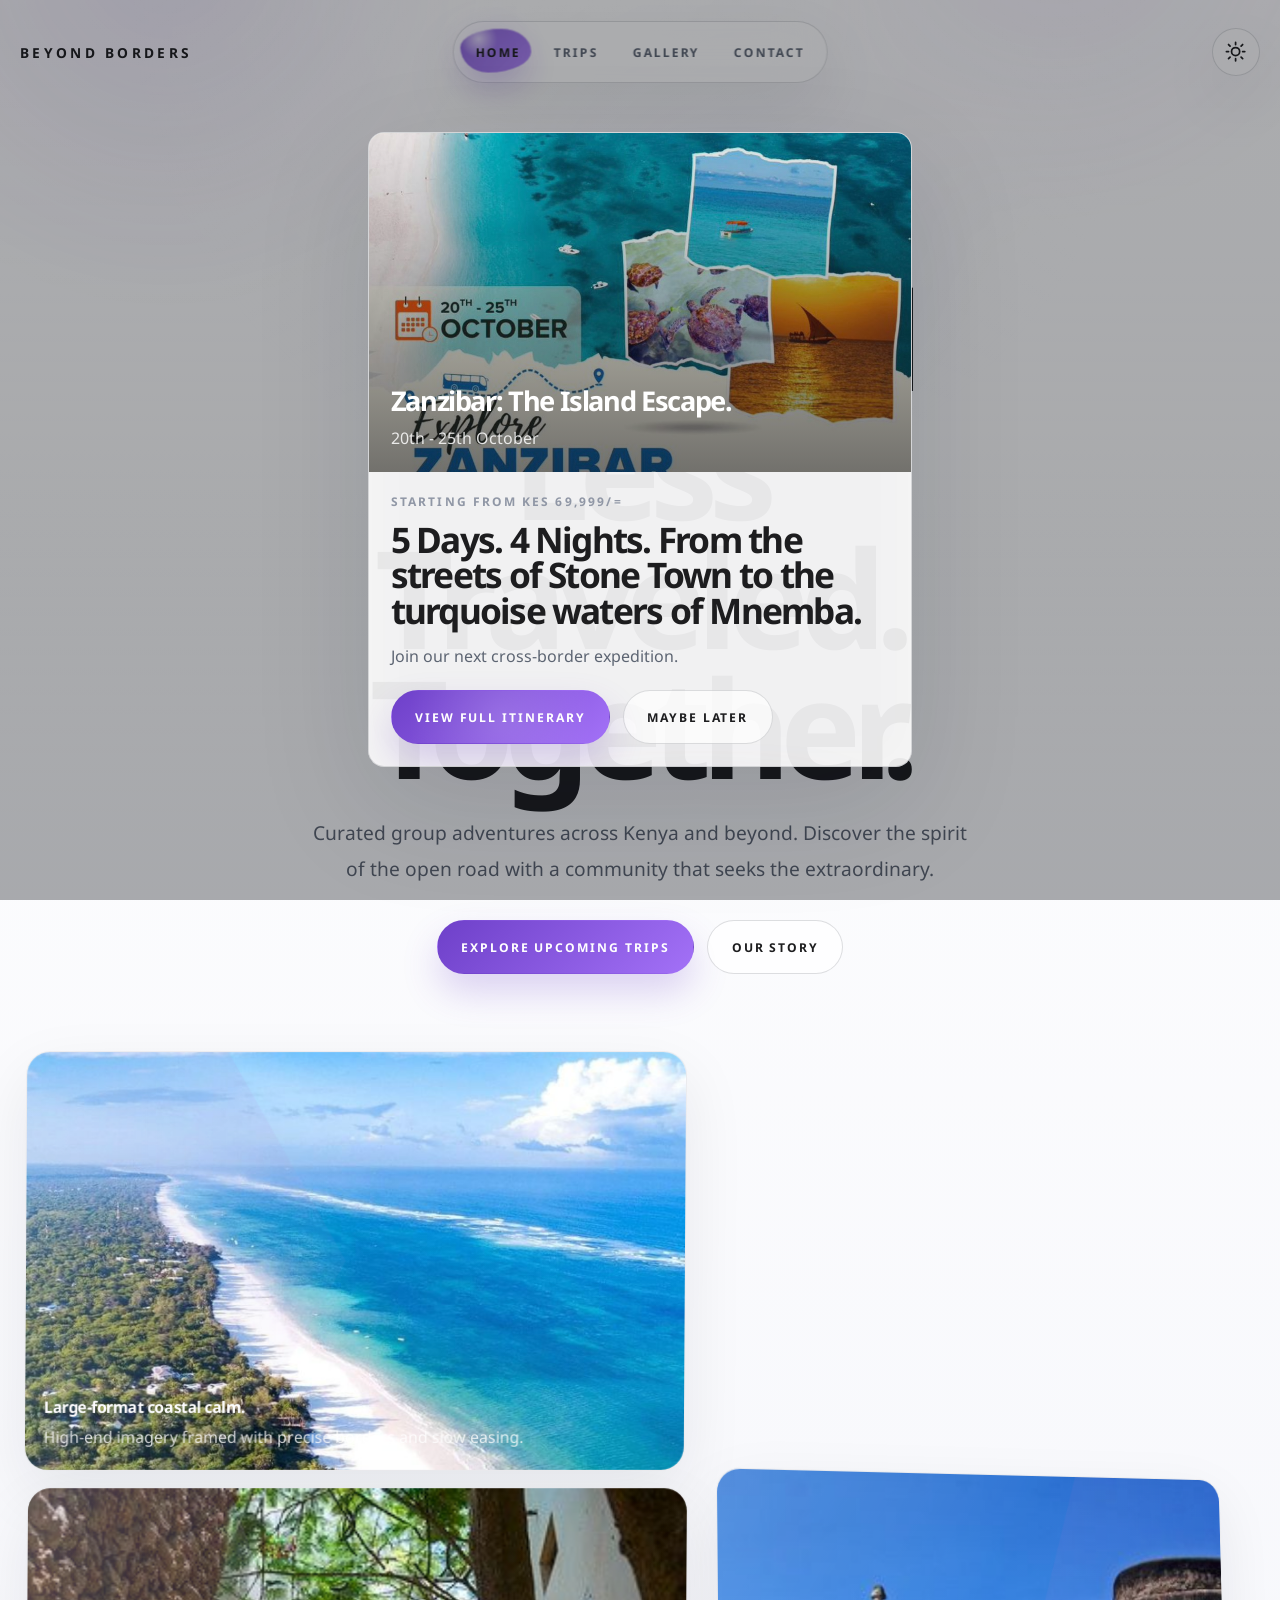
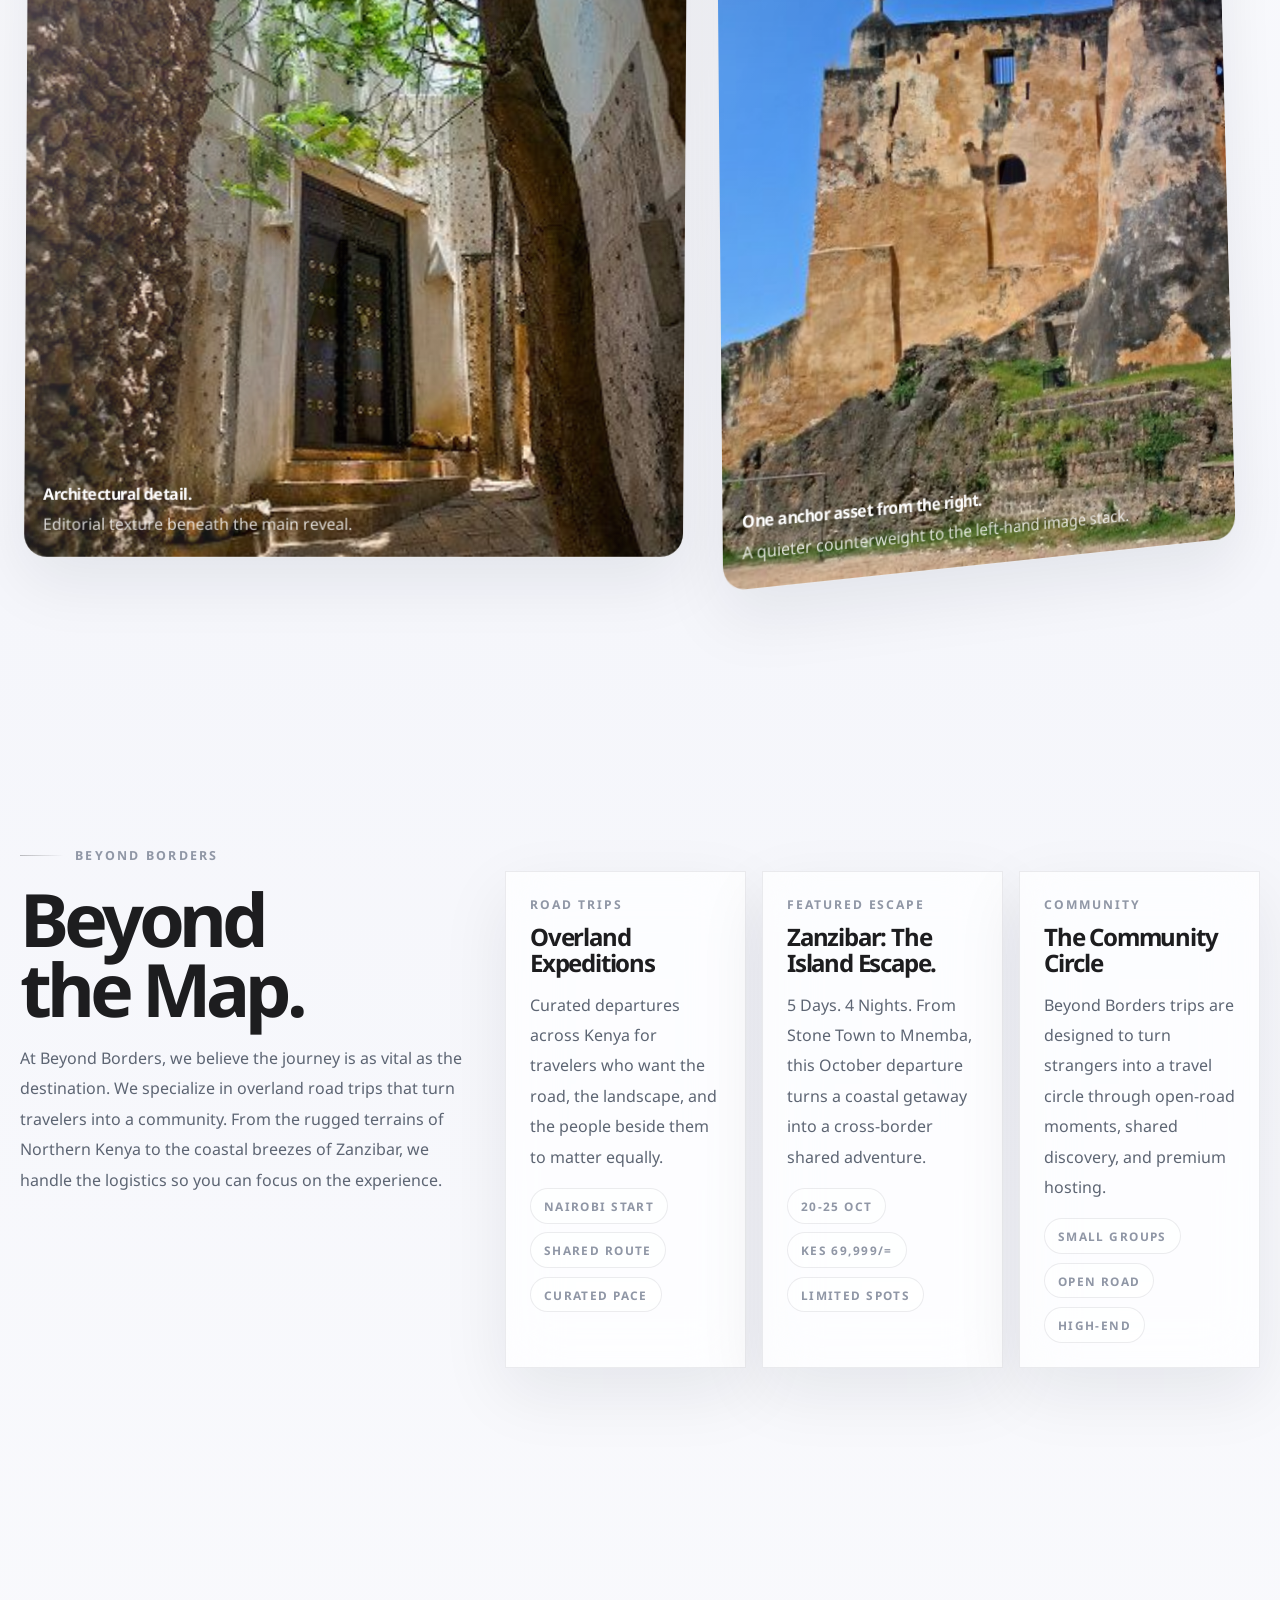
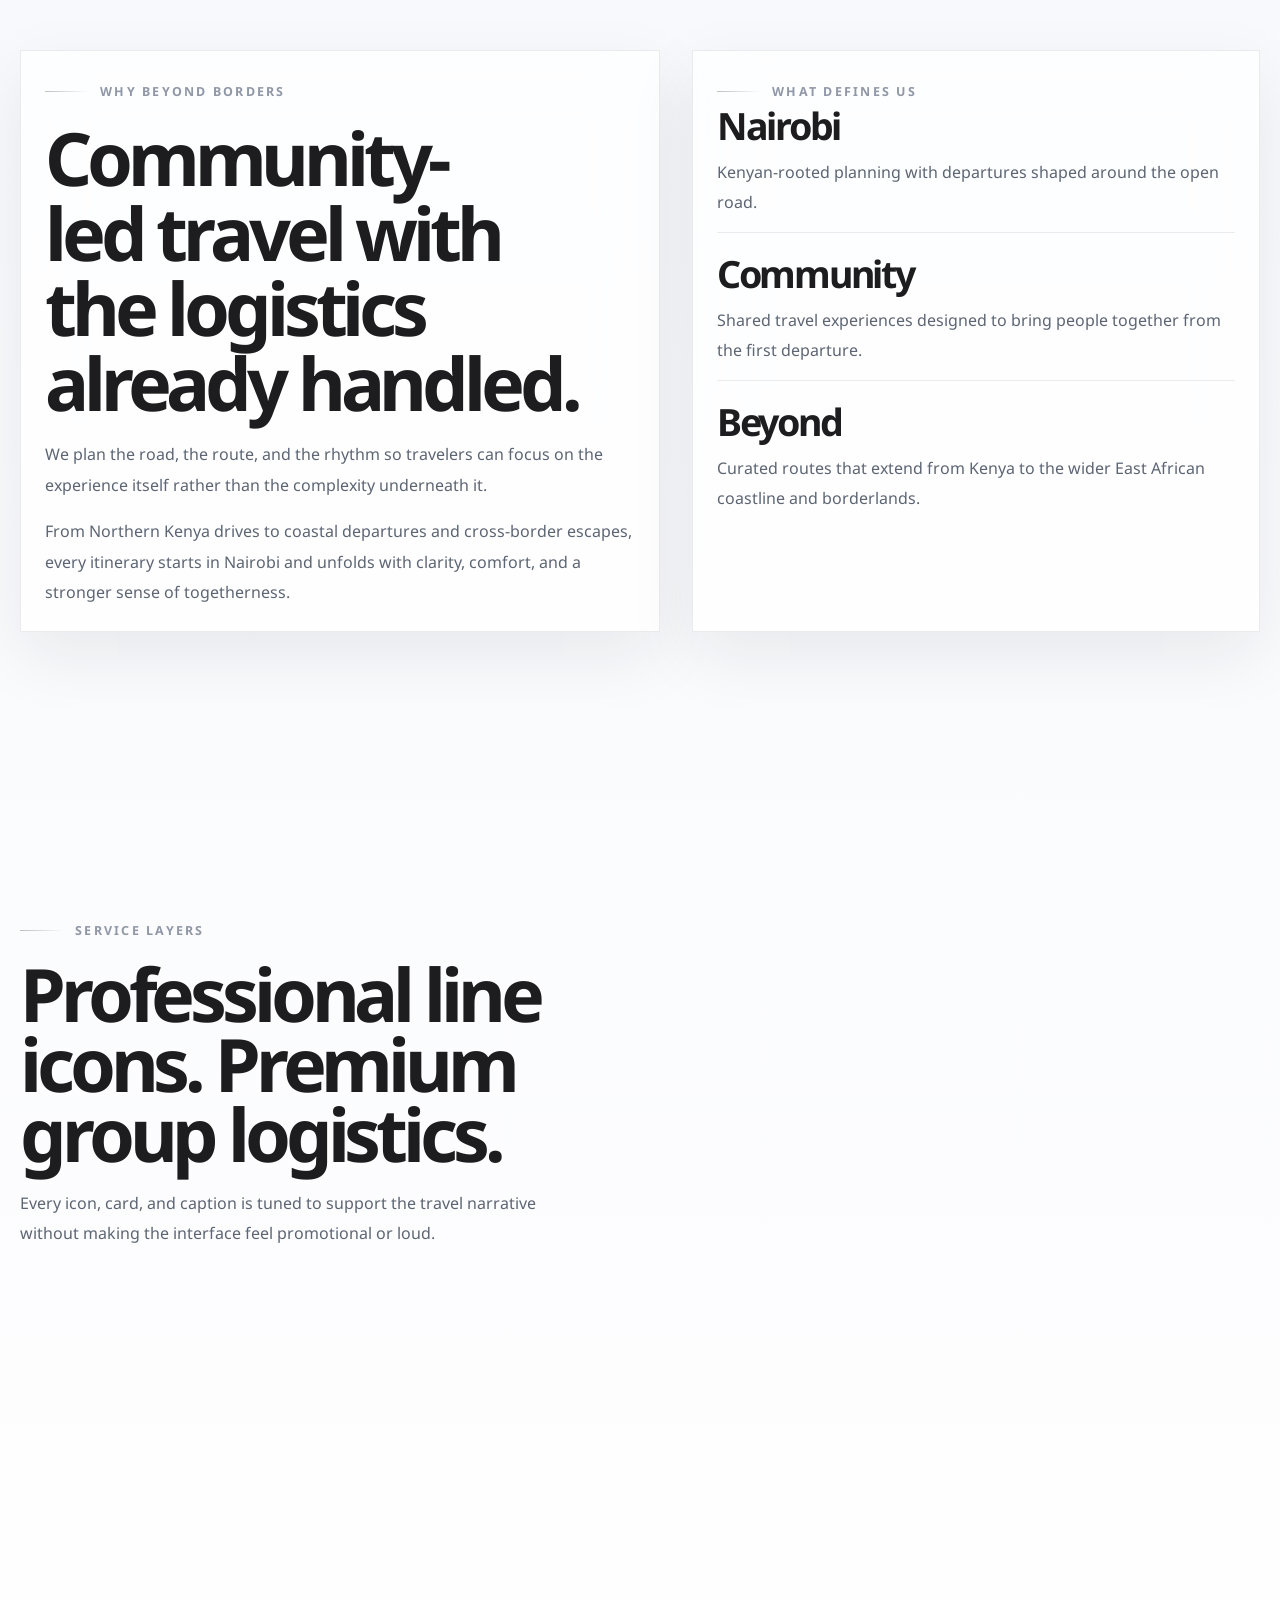
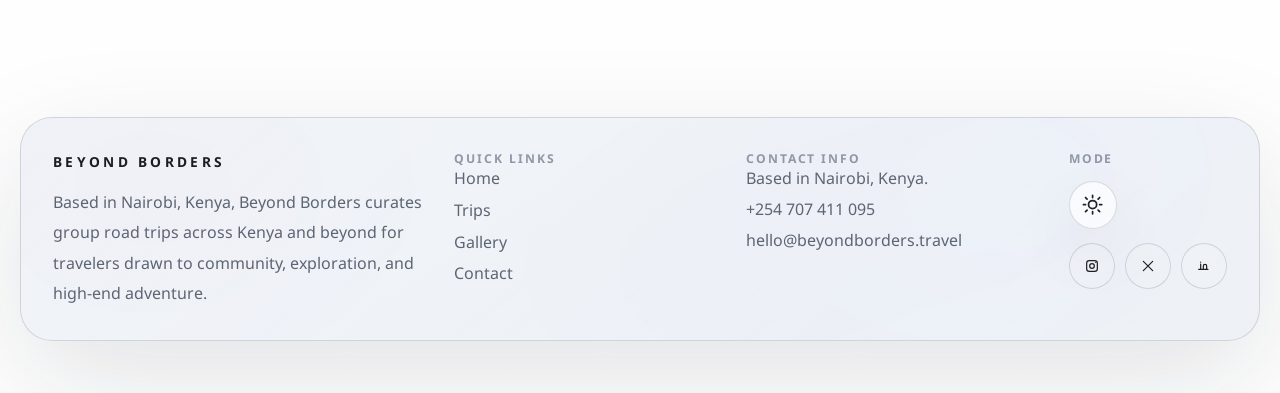
==== commit f025615a: "Build Beyond Borders multipage redesign" ====
--- a/frontend/index.html
+++ b/frontend/index.html
@@ -3,456 +3,382 @@
 <head>
     <meta charset="UTF-8">
     <meta name="viewport" content="width=device-width, initial-scale=1.0">
-    <title>Beyond Borders – Travel</title>
-    <link href="https://fonts.googleapis.com/css2?family=Sora:wght@300;400;600;700;800&display=swap" rel="stylesheet">
-    <style>
-        *, *::before, *::after { margin: 0; padding: 0; box-sizing: border-box; }
-
-        :root {
-            --white: #ffffff;
-            --dark: #111111;
-            --pill-bg: rgba(255,255,255,0.12);
-            --pill-border: rgba(255,255,255,0.25);
-        }
-
-        body {
-            font-family: 'Sora', sans-serif;
-            background: #1a1209;
-            color: var(--white);
-            min-height: 100vh;
-            overflow-x: hidden;
-        }
-
-        /* ── HERO ── */
-        .hero {
-            position: relative;
-            width: 100%;
-            height: 100vh;
-            min-height: 700px;
-            overflow: hidden;
-        }
-
-        /* Warm travel background using CSS gradient layers to mimic the earthy photo tone */
-        .hero-bg {
-            position: absolute;
-            inset: 0;
-            background:
-                /* top-left dark vignette */
-                    radial-gradient(ellipse 55% 80% at 20% 50%, rgba(10,7,2,0.55) 0%, transparent 70%),
-                        /* atmospheric haze overlay */
-                    linear-gradient(105deg, rgba(8,5,1,0.7) 0%, rgba(30,18,5,0.3) 45%, rgba(60,40,10,0.1) 100%),
-                        /* base warm earthy image simulation */
-                    radial-gradient(ellipse 120% 100% at 60% 40%,
-                    #c8883a 0%,
-                    #9e6420 15%,
-                    #7a4a10 30%,
-                    #5a3308 45%,
-                    #3a2005 60%,
-                    #1e1003 80%,
-                    #0d0701 100%
-                    );
-            background-size: cover;
-            background-position: center;
-        }
-
-        /* Motion blur bokeh circles to simulate depth-of-field */
-        .hero-bg::before {
-            content: '';
-            position: absolute;
-            inset: 0;
-            background:
-                    radial-gradient(circle 180px at 75% 30%, rgba(200,140,60,0.18) 0%, transparent 70%),
-                    radial-gradient(circle 120px at 85% 65%, rgba(180,110,30,0.14) 0%, transparent 70%),
-                    radial-gradient(circle 250px at 65% 50%, rgba(160,100,20,0.10) 0%, transparent 70%);
-        }
-
-        /* Horizontal motion-blur streaks */
-        .hero-bg::after {
-            content: '';
-            position: absolute;
-            inset: 0;
-            background: repeating-linear-gradient(
-                    0deg,
-                    transparent,
-                    transparent 3px,
-                    rgba(180,120,40,0.025) 3px,
-                    rgba(180,120,40,0.025) 4px
-            );
-            pointer-events: none;
-        }
-
-        /* Silhouette traveler figure (CSS art) */
-        .traveler {
-            position: absolute;
-            right: 8%;
-            bottom: 0;
-            width: 420px;
-            height: 580px;
-            pointer-events: none;
-        }
-
-        /* Body shape */
-        .traveler::before {
-            content: '';
-            position: absolute;
-            bottom: 0;
-            left: 50%;
-            transform: translateX(-50%);
-            width: 160px;
-            height: 480px;
-            background: linear-gradient(180deg,
-            rgba(220,180,90,0.92) 0%,
-            rgba(190,140,60,0.88) 30%,
-            rgba(150,100,30,0.85) 60%,
-            rgba(100,65,15,0.9) 100%
-            );
-            clip-path: polygon(
-                    35% 0%, 65% 0%,         /* head top */
-                    70% 8%, 80% 15%,        /* right shoulder */
-                    85% 30%, 90% 50%,       /* right arm extending */
-                    95% 45%, 100% 40%,      /* handlebar reach */
-                    95% 55%, 85% 60%,       /* torso right */
-                    75% 100%, 25% 100%,     /* legs/bike bottom */
-                    15% 60%, 5% 55%,        /* left side */
-                    10% 40%, 15% 30%,       /* left arm */
-                    20% 15%, 30% 8%         /* left shoulder */
-            );
-            filter: blur(0.5px);
-        }
-
-        /* Helmet */
-        .traveler::after {
-            content: '';
-            position: absolute;
-            top: 2%;
-            left: 50%;
-            transform: translateX(-50%);
-            width: 70px;
-            height: 55px;
-            background: radial-gradient(ellipse at 40% 35%,
-            rgba(230,200,130,0.95),
-            rgba(180,140,70,0.9) 60%,
-            rgba(140,100,40,0.85)
-            );
-            border-radius: 50% 50% 30% 30%;
-            filter: drop-shadow(0 4px 12px rgba(0,0,0,0.5));
-        }
-
-        /* Bike wheel */
-        .wheel {
-            position: absolute;
-            border-radius: 50%;
-            border: 6px solid rgba(220,170,80,0.75);
-            box-shadow: 0 0 20px rgba(200,140,50,0.3), inset 0 0 15px rgba(0,0,0,0.4);
-        }
-        .wheel-front {
-            width: 200px; height: 200px;
-            bottom: 0; right: 0;
-        }
-        .wheel-rear {
-            width: 195px; height: 195px;
-            bottom: 0; left: 15px;
-        }
-        .wheel::before {
-            content: '';
-            position: absolute;
-            top: 50%; left: 50%;
-            transform: translate(-50%,-50%);
-            width: 12px; height: 12px;
-            background: rgba(220,170,80,0.9);
-            border-radius: 50%;
-            box-shadow: 0 0 8px rgba(200,140,50,0.5);
-        }
-        /* Spokes */
-        .wheel::after {
-            content: '';
-            position: absolute;
-            top: 50%; left: 50%;
-            transform: translate(-50%,-50%);
-            width: 100%; height: 1px;
-            background: rgba(220,170,80,0.4);
-            box-shadow:
-                    0 0 0 0 transparent,
-                    45px -45px 0 -0.5px rgba(220,170,80,0.3),
-                    -45px 45px 0 -0.5px rgba(220,170,80,0.3),
-                    0 80px 0 -0.5px rgba(220,170,80,0.3),
-                    0 -80px 0 -0.5px rgba(220,170,80,0.3);
-        }
-
-        /* Glow behind traveler */
-        .traveler-glow {
-            position: absolute;
-            right: 5%;
-            bottom: -5%;
-            width: 500px;
-            height: 500px;
-            background: radial-gradient(ellipse, rgba(200,140,50,0.18) 0%, transparent 70%);
-            pointer-events: none;
-            filter: blur(30px);
-            animation: pulse-glow 4s ease-in-out infinite;
-        }
-
-        @keyframes pulse-glow {
-            0%, 100% { opacity: 0.7; transform: scale(1); }
-            50% { opacity: 1; transform: scale(1.08); }
-        }
-
-        /* ── NAV ── */
-        nav {
-            position: absolute;
-            top: 0; left: 0; right: 0;
-            z-index: 10;
-            display: flex;
-            align-items: center;
-            padding: 22px 48px;
-            gap: 40px;
-        }
-
-        .logo {
-            display: flex;
-            align-items: center;
-            gap: 10px;
-            font-size: 1.2rem;
-            font-weight: 700;
-            letter-spacing: -0.02em;
-            color: var(--white);
-            text-decoration: none;
-        }
-
-        .logo-icon {
-            width: 30px;
-            height: 30px;
-            display: flex;
-            align-items: center;
-            justify-content: center;
-        }
-
-        .logo-icon svg {
-            width: 28px;
-            height: 28px;
-            fill: var(--white);
-        }
-
-        .nav-divider {
-            width: 1px;
-            height: 24px;
-            background: rgba(255,255,255,0.35);
-        }
-
-        .nav-links {
-            display: flex;
-            gap: 32px;
-            list-style: none;
-        }
-
-        .nav-links a {
-            color: rgba(255,255,255,0.88);
-            text-decoration: none;
-            font-size: 0.92rem;
-            font-weight: 400;
-            letter-spacing: 0.01em;
-            transition: color 0.2s;
-        }
-
-        .nav-links a:hover { color: #fff; }
-
-        .nav-cta {
-            margin-left: auto;
-            padding: 10px 22px;
-            background: rgba(255,255,255,0.92);
-            color: var(--dark);
-            border-radius: 999px;
-            font-size: 0.88rem;
-            font-weight: 600;
-            text-decoration: none;
-            letter-spacing: 0.01em;
-            transition: background 0.2s, transform 0.15s;
-            white-space: nowrap;
-        }
-
-        .nav-cta:hover { background: #fff; transform: translateY(-1px); }
-
-        /* ── HERO CONTENT ── */
-        .hero-content {
-            position: absolute;
-            bottom: 0; left: 0;
-            z-index: 5;
-            padding: 0 48px 80px;
-            max-width: 680px;
-            animation: fade-up 0.9s ease both;
-        }
-
-        @keyframes fade-up {
-            from { opacity: 0; transform: translateY(28px); }
-            to   { opacity: 1; transform: translateY(0); }
-        }
-
-        .eyebrow {
-            display: flex;
-            align-items: center;
-            gap: 14px;
-            color: rgba(255,255,255,0.8);
-            font-size: 0.82rem;
-            font-weight: 400;
-            letter-spacing: 0.06em;
-            text-transform: uppercase;
-            margin-bottom: 20px;
-            animation: fade-up 0.9s 0.1s ease both;
-        }
-
-        .eyebrow-line {
-            width: 38px;
-            height: 1px;
-            background: rgba(255,255,255,0.6);
-        }
-
-        .hero-title {
-            font-size: clamp(3rem, 5.5vw, 5.2rem);
-            font-weight: 800;
-            line-height: 1.02;
-            letter-spacing: -0.03em;
-            color: var(--white);
-            margin-bottom: 22px;
-            animation: fade-up 0.9s 0.2s ease both;
-        }
-
-        .hero-subtitle {
-            font-size: 0.97rem;
-            font-weight: 300;
-            line-height: 1.65;
-            color: rgba(255,255,255,0.78);
-            max-width: 460px;
-            margin-bottom: 36px;
-            animation: fade-up 0.9s 0.3s ease both;
-        }
-
-        .hero-cta {
-            display: inline-flex;
-            align-items: center;
-            gap: 14px;
-            background: var(--white);
-            color: var(--dark);
-            border-radius: 999px;
-            padding: 14px 26px 14px 30px;
-            font-size: 0.95rem;
-            font-weight: 600;
-            text-decoration: none;
-            letter-spacing: 0.01em;
-            transition: transform 0.2s, box-shadow 0.2s;
-            animation: fade-up 0.9s 0.4s ease both;
-        }
-
-        .hero-cta:hover {
-            transform: translateY(-2px);
-            box-shadow: 0 12px 36px rgba(0,0,0,0.35);
-        }
-
-        .cta-arrow {
-            width: 34px;
-            height: 34px;
-            background: var(--dark);
-            border-radius: 50%;
-            display: flex;
-            align-items: center;
-            justify-content: center;
-            flex-shrink: 0;
-        }
-
-        .cta-arrow svg {
-            width: 14px;
-            height: 14px;
-            fill: var(--white);
-        }
-
-        /* ── SOCIAL PROOF ── */
-        .social-proof {
-            display: flex;
-            align-items: center;
-            gap: 16px;
-            margin-top: 40px;
-            padding-top: 40px;
-            border-top: 1px solid rgba(255,255,255,0.15);
-            animation: fade-up 0.9s 0.5s ease both;
-        }
-
-        .stars {
-            display: flex;
-            gap: 3px;
-            color: #f5c842;
-            font-size: 1.1rem;
-        }
-
-        .proof-text {
-            font-size: 0.82rem;
-            font-weight: 400;
-            color: rgba(255,255,255,0.72);
-            letter-spacing: 0.02em;
-        }
-    </style>
+    <meta name="description" content="Experience the best of Kenya and East Africa with Beyond Borders. Curated group road trips, safaris, and cross-border expeditions starting from Nairobi.">
+    <title>Beyond Borders | Premier Kenyan Group Road Trips &amp; Adventures.</title>
+    <link rel="preconnect" href="https://fonts.googleapis.com">
+    <link rel="preconnect" href="https://fonts.gstatic.com" crossorigin>
+    <link href="https://fonts.googleapis.com/css2?family=Noto+Sans:wght@400;500;700&display=swap" rel="stylesheet">
+    <script>
+        (function () {
+            try {
+                var stored = window.localStorage.getItem("bb-theme");
+                var theme = stored || (window.matchMedia("(prefers-color-scheme: dark)").matches ? "dark" : "light");
+                document.documentElement.setAttribute("data-theme", theme);
+            } catch (error) {
+                document.documentElement.setAttribute("data-theme", "light");
+            }
+        })();
+    </script>
+    <link rel="stylesheet" href="site.css">
 </head>
-<body>
-
-<section class="hero">
-    <!-- Background -->
-    <div class="hero-bg"></div>
-
-    <!-- Traveler glow -->
-    <div class="traveler-glow"></div>
-
-    <!-- CSS traveler silhouette with bike -->
-    <div class="traveler">
-        <div class="wheel wheel-front"></div>
-        <div class="wheel wheel-rear"></div>
+<body data-page="home">
+<a class="skip-link" href="#main-content">Skip to content</a>
+
+<div class="featured-modal" data-featured-modal hidden>
+    <div class="featured-modal-card" role="dialog" aria-modal="true" aria-labelledby="featured-trip-title" aria-describedby="featured-trip-copy">
+        <button class="modal-close" type="button" data-modal-close aria-label="Close featured Zanzibar trip modal">
+            <svg viewBox="0 0 24 24" fill="none" stroke-width="1.8">
+                <path d="M6 6l12 12M18 6L6 18" stroke-linecap="round"></path>
+            </svg>
+        </button>
+
+        <figure class="featured-modal-visual">
+            <img src="Assets/Beyond%20Borders%20Zanzibar.jpeg" alt="Zanzibar trip flyer artwork showing tropical water and the featured October event details" decoding="async" fetchpriority="high">
+            <figcaption class="featured-modal-copy">
+                <strong>Zanzibar: The Island Escape.</strong>
+                <span>20th - 25th October</span>
+            </figcaption>
+        </figure>
+
+        <div class="featured-modal-body">
+            <p class="featured-modal-meta">Starting from KES 69,999/=</p>
+            <h2 class="featured-modal-title" id="featured-trip-title">5 Days. 4 Nights. From the streets of Stone Town to the turquoise waters of Mnemba.</h2>
+            <p class="featured-modal-text" id="featured-trip-copy">
+                Join our next cross-border expedition.
+            </p>
+            <div class="featured-modal-actions">
+                <a class="button primary glow-button" href="trips.html#featured-zanzibar"><span>View Full Itinerary</span></a>
+                <button class="button secondary" type="button" data-modal-close>Maybe Later</button>
+            </div>
+        </div>
     </div>
-
-    <!-- Navigation -->
-    <nav>
-        <a href="#" class="logo">
-      <span class="logo-icon">
-        <svg viewBox="0 0 24 24" xmlns="http://www.w3.org/2000/svg">
-          <path d="M12 2C8.13 2 5 5.13 5 9c0 5.25 7 13 7 13s7-7.75 7-13c0-3.87-3.13-7-7-7zm0 9.5c-1.38 0-2.5-1.12-2.5-2.5s1.12-2.5 2.5-2.5 2.5 1.12 2.5 2.5-1.12 2.5-2.5 2.5z"/>
-        </svg>
-      </span>
-            Beyond Borders
-        </a>
-        <div class="nav-divider"></div>
-        <ul class="nav-links">
-            <li><a href="#">Destinations</a></li>
-            <li><a href="#">Reviews</a></li>
-            <li><a href="#">About</a></li>
-            <li><a href="#">Contact</a></li>
-        </ul>
-        <a href="#" class="nav-cta">Plan your trip</a>
-    </nav>
-
-    <!-- Hero Copy -->
-    <div class="hero-content">
-        <div class="eyebrow">
-            <span class="eyebrow-line"></span>
-            <span>Curated travel experiences</span>
-        </div>
-
-        <h1 class="hero-title">Explore Beyond<br>Your Borders</h1>
-
-        <p class="hero-subtitle">
-            Discover the world's most breathtaking destinations with personalized travel plans guided by expert explorers committed to your adventure.
-        </p>
-
-        <a href="#" class="hero-cta">
-            Start exploring
-            <span class="cta-arrow">
-        <svg viewBox="0 0 16 16" xmlns="http://www.w3.org/2000/svg">
-          <path d="M3 8h10M9 4l4 4-4 4" stroke="white" stroke-width="1.8" stroke-linecap="round" stroke-linejoin="round" fill="none"/>
-        </svg>
-      </span>
-        </a>
-
-        <div class="social-proof">
-            <div class="stars">★★★★★</div>
-            <span class="proof-text">500+ Happy Travellers Worldwide</span>
+</div>
+
+<header class="site-header">
+    <div class="shell masthead">
+        <a class="brand" href="index.html">BEYOND BORDERS</a>
+
+        <nav class="nav-dock" aria-label="Primary" data-liquid-nav>
+            <div class="nav-blob" aria-hidden="true"></div>
+            <div class="nav-links">
+                <a class="nav-link is-active" href="index.html" aria-current="page">Home</a>
+                <a class="nav-link" href="trips.html">Trips</a>
+                <a class="nav-link" href="gallery.html">Gallery</a>
+                <a class="nav-link" href="contact.html">Contact</a>
+            </div>
+        </nav>
+
+        <div class="site-tools">
+            <button class="theme-toggle" type="button" data-theme-toggle aria-pressed="false" aria-label="Switch to dark mode">
+                <span class="sr-only" data-theme-label>Switch to dark mode</span>
+                <span class="theme-icon-shell" aria-hidden="true">
+                    <svg class="theme-icon theme-icon-sun" viewBox="0 0 24 24" fill="none" stroke-width="1.8">
+                        <circle cx="12" cy="12" r="4.2"></circle>
+                        <path d="M12 2.5v2.2M12 19.3v2.2M4.7 4.7l1.6 1.6M17.7 17.7l1.6 1.6M2.5 12h2.2M19.3 12h2.2M4.7 19.3l1.6-1.6M17.7 6.3l1.6-1.6" stroke-linecap="round"></path>
+                    </svg>
+                    <svg class="theme-icon theme-icon-moon" viewBox="0 0 24 24" fill="none" stroke-width="1.8">
+                        <path d="M20 15.2A8.4 8.4 0 0 1 8.8 4a8.8 8.8 0 1 0 11.2 11.2Z" stroke-linecap="round" stroke-linejoin="round"></path>
+                    </svg>
+                </span>
+            </button>
+
+            <button class="menu-toggle" type="button" data-menu-toggle aria-expanded="false" aria-controls="mobile-menu" aria-label="Open navigation menu">
+                <span class="menu-toggle-box" aria-hidden="true">
+                    <span class="menu-toggle-line"></span>
+                    <span class="menu-toggle-line"></span>
+                    <span class="menu-toggle-line"></span>
+                </span>
+            </button>
         </div>
     </div>
-</section>
-
+
+    <div class="mobile-menu" id="mobile-menu" hidden>
+        <div class="mobile-menu-inner">
+            <div class="mobile-menu-panel">
+                <div class="mobile-menu-top">
+                    <a class="brand" href="index.html">BEYOND BORDERS</a>
+                    <button class="theme-toggle" type="button" data-theme-toggle aria-pressed="false" aria-label="Switch to dark mode">
+                        <span class="sr-only" data-theme-label>Switch to dark mode</span>
+                        <span class="theme-icon-shell" aria-hidden="true">
+                            <svg class="theme-icon theme-icon-sun" viewBox="0 0 24 24" fill="none" stroke-width="1.8">
+                                <circle cx="12" cy="12" r="4.2"></circle>
+                                <path d="M12 2.5v2.2M12 19.3v2.2M4.7 4.7l1.6 1.6M17.7 17.7l1.6 1.6M2.5 12h2.2M19.3 12h2.2M4.7 19.3l1.6-1.6M17.7 6.3l1.6-1.6" stroke-linecap="round"></path>
+                            </svg>
+                            <svg class="theme-icon theme-icon-moon" viewBox="0 0 24 24" fill="none" stroke-width="1.8">
+                                <path d="M20 15.2A8.4 8.4 0 0 1 8.8 4a8.8 8.8 0 1 0 11.2 11.2Z" stroke-linecap="round" stroke-linejoin="round"></path>
+                            </svg>
+                        </span>
+                    </button>
+                </div>
+
+                <nav class="mobile-nav-links" aria-label="Mobile">
+                    <a class="mobile-nav-link is-active" href="index.html" aria-current="page">Home</a>
+                    <a class="mobile-nav-link" href="trips.html">Trips</a>
+                    <a class="mobile-nav-link" href="gallery.html">Gallery</a>
+                    <a class="mobile-nav-link" href="contact.html">Contact</a>
+                </nav>
+
+                <p class="mobile-menu-note">
+                    Curated group adventures across Kenya and beyond, built around community, exploration, and the spirit of the open road.
+                </p>
+
+                <div class="cta-actions">
+                    <a class="button primary" href="trips.html">Explore Upcoming Trips</a>
+                    <button class="button secondary" type="button" data-menu-close>Close Menu</button>
+                </div>
+            </div>
+        </div>
+    </div>
+</header>
+
+<main id="main-content">
+    <section class="hero-home section">
+        <div class="shell">
+            <div class="hero-copy">
+                <p class="eyebrow" data-reveal="up">Curated Group Adventures</p>
+                <h1 class="hero-title" data-reveal="up" style="--delay: 0.06s;">The Road Less Traveled. Together.</h1>
+                <p class="hero-lead" data-reveal="up" style="--delay: 0.12s;">
+                    Curated group adventures across Kenya and beyond. Discover the spirit of the open road with a community that seeks the extraordinary.
+                </p>
+                <div class="button-row" data-reveal="up" style="--delay: 0.18s;">
+                    <a class="button primary" href="trips.html">Explore Upcoming Trips</a>
+                    <a class="button secondary" href="about.html">Our Story</a>
+                </div>
+            </div>
+
+            <div class="hero-media" aria-label="Kenya travel highlights">
+                <div class="media-stack">
+                    <figure class="media-frame wide fold-card fold-left" data-reveal="left">
+                        <img src="Assets/Diani.jpg" alt="Aerial coastline in Kenya with white sand and layered turquoise water" decoding="async">
+                        <figcaption class="figure-copy">
+                            <strong>Large-format coastal calm.</strong>
+                            <span>High-end imagery framed with precise borders and slow easing.</span>
+                        </figcaption>
+                    </figure>
+
+                    <figure class="media-frame square fold-card fold-left secondary-fold" data-reveal="left" style="--delay: 0.08s;">
+                        <img src="Assets/Lamu.jpg" alt="Historic Lamu architecture lit by soft daylight" decoding="async">
+                        <figcaption class="figure-copy">
+                            <strong>Architectural detail.</strong>
+                            <span>Editorial texture beneath the main reveal.</span>
+                        </figcaption>
+                    </figure>
+                </div>
+
+                <figure class="media-frame tall fold-card fold-right" data-reveal="right" style="--delay: 0.14s;">
+                    <img src="Assets/FortJesus.jpg" alt="Fort Jesus in Mombasa used as a heritage-focused premium travel visual" decoding="async">
+                    <figcaption class="figure-copy">
+                        <strong>One anchor asset from the right.</strong>
+                        <span>A quieter counterweight to the left-hand image stack.</span>
+                    </figcaption>
+                </figure>
+            </div>
+        </div>
+    </section>
+
+    <section class="section">
+        <div class="shell section-grid">
+            <div class="section-copy-block" data-reveal="up">
+                <p class="eyebrow">Beyond Borders</p>
+                <h2 class="section-title">Beyond the Map.</h2>
+                <p class="section-copy">
+                    At Beyond Borders, we believe the journey is as vital as the destination. We specialize in overland road trips that turn travelers into a community. From the rugged terrains of Northern Kenya to the coastal breezes of Zanzibar, we handle the logistics so you can focus on the experience.
+                </p>
+            </div>
+
+            <div class="card-grid cols-3">
+                <article class="glass-card" data-reveal="up" style="--delay: 0.04s;">
+                    <p class="card-kicker">Road Trips</p>
+                    <h3 class="card-title">Overland Expeditions</h3>
+                    <p class="card-copy">Curated departures across Kenya for travelers who want the road, the landscape, and the people beside them to matter equally.</p>
+                    <ul class="pill-row" aria-label="Overland Expeditions highlights">
+                        <li>Nairobi Start</li>
+                        <li>Shared Route</li>
+                        <li>Curated Pace</li>
+                    </ul>
+                </article>
+
+                <article class="glass-card" data-reveal="up" style="--delay: 0.1s;">
+                    <p class="card-kicker">Featured Escape</p>
+                    <h3 class="card-title">Zanzibar: The Island Escape.</h3>
+                    <p class="card-copy">5 Days. 4 Nights. From Stone Town to Mnemba, this October departure turns a coastal getaway into a cross-border shared adventure.</p>
+                    <ul class="pill-row" aria-label="Zanzibar: The Island Escape. highlights">
+                        <li>20-25 Oct</li>
+                        <li>KES 69,999/=</li>
+                        <li>Limited Spots</li>
+                    </ul>
+                </article>
+
+                <article class="glass-card" data-reveal="up" style="--delay: 0.16s;">
+                    <p class="card-kicker">Community</p>
+                    <h3 class="card-title">The Community Circle</h3>
+                    <p class="card-copy">Beyond Borders trips are designed to turn strangers into a travel circle through open-road moments, shared discovery, and premium hosting.</p>
+                    <ul class="pill-row" aria-label="The Community Circle highlights">
+                        <li>Small Groups</li>
+                        <li>Open Road</li>
+                        <li>High-End</li>
+                    </ul>
+                </article>
+            </div>
+        </div>
+    </section>
+
+    <section class="section">
+        <div class="shell editorial-grid">
+            <article class="story-panel" data-reveal="left">
+                <p class="eyebrow">Why Beyond Borders</p>
+                <h2 class="section-title">Community-led travel with the logistics already handled.</h2>
+                <p class="section-copy">
+                    We plan the road, the route, and the rhythm so travelers can focus on the experience itself rather than the complexity underneath it.
+                </p>
+                <p class="section-copy">
+                    From Northern Kenya drives to coastal departures and cross-border escapes, every itinerary starts in Nairobi and unfolds with clarity, comfort, and a stronger sense of togetherness.
+                </p>
+            </article>
+
+            <aside class="stats-panel" data-reveal="right" style="--delay: 0.08s;">
+                <p class="eyebrow">What Defines Us</p>
+                <div class="stats-stack">
+                    <div class="stat-line">
+                        <span class="stat-value">Nairobi</span>
+                        <span class="stat-copy">Kenyan-rooted planning with departures shaped around the open road.</span>
+                    </div>
+                    <div class="stat-line">
+                        <span class="stat-value">Community</span>
+                        <span class="stat-copy">Shared travel experiences designed to bring people together from the first departure.</span>
+                    </div>
+                    <div class="stat-line">
+                        <span class="stat-value">Beyond</span>
+                        <span class="stat-copy">Curated routes that extend from Kenya to the wider East African coastline and borderlands.</span>
+                    </div>
+                </div>
+            </aside>
+        </div>
+    </section>
+
+    <section class="section">
+        <div class="shell">
+            <div class="section-copy-block" data-reveal="up">
+                <p class="eyebrow">Service Layers</p>
+                <h2 class="section-title">Professional line icons. Premium group logistics.</h2>
+                <p class="section-copy">
+                    Every icon, card, and caption is tuned to support the travel narrative without making the interface feel promotional or loud.
+                </p>
+            </div>
+
+            <div class="icon-grid cols-4">
+                <article class="glass-card icon-card" data-reveal="up" style="--delay: 0.04s;">
+                    <span class="icon-shell" aria-hidden="true">
+                        <svg viewBox="0 0 24 24" fill="none" stroke-width="1.8">
+                            <path d="M3 18h18M5 18l5-8l4 5l3-4l3 7" stroke-linecap="round" stroke-linejoin="round"></path>
+                        </svg>
+                    </span>
+                    <h3>Open-Road Routes</h3>
+                    <p>Northern Kenya drives and cross-country departures planned around scenery, pacing, and the people in the vehicle.</p>
+                </article>
+
+                <article class="glass-card icon-card" data-reveal="up" style="--delay: 0.1s;">
+                    <span class="icon-shell" aria-hidden="true">
+                        <svg viewBox="0 0 24 24" fill="none" stroke-width="1.8">
+                            <path d="M7 17c0-2 1.8-3.5 4-3.5s4 1.5 4 3.5M9 9.5a3 3 0 1 0 0-6a3 3 0 0 0 0 6Zm6 1a2.5 2.5 0 1 0 0-5a2.5 2.5 0 0 0 0 5Zm2.5 6.5c0-1.4-1-2.5-2.5-2.9" stroke-linecap="round" stroke-linejoin="round"></path>
+                        </svg>
+                    </span>
+                    <h3>Shared Community</h3>
+                    <p>Every departure is built to turn a group of travelers into a circle with stories, rituals, and easy connection.</p>
+                </article>
+
+                <article class="glass-card icon-card" data-reveal="up" style="--delay: 0.16s;">
+                    <span class="icon-shell" aria-hidden="true">
+                        <svg viewBox="0 0 24 24" fill="none" stroke-width="1.8">
+                            <path d="M12 20s6-5.2 6-10a6 6 0 1 0-12 0c0 4.8 6 10 6 10Zm0-7.2a2.8 2.8 0 1 0 0-5.6a2.8 2.8 0 0 0 0 5.6Z" stroke-linecap="round" stroke-linejoin="round"></path>
+                        </svg>
+                    </span>
+                    <h3>Coastal Escapes</h3>
+                    <p>From Diani to Zanzibar, the shoreline becomes part of the overland journey rather than an afterthought.</p>
+                </article>
+
+                <article class="glass-card icon-card" data-reveal="up" style="--delay: 0.22s;">
+                    <span class="icon-shell" aria-hidden="true">
+                        <svg viewBox="0 0 24 24" fill="none" stroke-width="1.8">
+                            <path d="M12 3v6l4 2M4 12a8 8 0 1 0 16 0a8 8 0 0 0-16 0Z" stroke-linecap="round" stroke-linejoin="round"></path>
+                        </svg>
+                    </span>
+                    <h3>Curated Logistics</h3>
+                    <p>We handle the timing, route flow, and coordination so the adventure still feels effortless at every stop.</p>
+                </article>
+            </div>
+        </div>
+    </section>
+</main>
+
+<footer class="site-footer">
+    <div class="shell">
+        <div class="footer-card">
+            <div class="footer-grid">
+                <div class="footer-brand">
+                    <a class="brand" href="index.html">BEYOND BORDERS</a>
+                    <p class="footer-copy">Based in Nairobi, Kenya, Beyond Borders curates group road trips across Kenya and beyond for travelers drawn to community, exploration, and high-end adventure.</p>
+                </div>
+
+                <div class="footer-section">
+                    <p class="footer-label">Quick Links</p>
+                    <nav class="footer-links" aria-label="Footer quick links">
+                        <a href="index.html">Home</a>
+                        <a href="trips.html">Trips</a>
+                        <a href="gallery.html">Gallery</a>
+                        <a href="contact.html">Contact</a>
+                    </nav>
+                </div>
+
+                <div class="footer-section">
+                    <p class="footer-label">Contact Info</p>
+                    <div class="footer-contact">
+                        <span>Based in Nairobi, Kenya.</span>
+                        <a href="tel:+254707411095">+254 707 411 095</a>
+                        <a href="mailto:hello@beyondborders.travel">hello@beyondborders.travel</a>
+                    </div>
+                </div>
+
+                <div class="footer-controls">
+                    <p class="footer-label">Mode</p>
+                    <button class="footer-toggle" type="button" data-theme-toggle aria-pressed="false" aria-label="Switch to dark mode">
+                        <span class="sr-only" data-theme-label>Switch to dark mode</span>
+                        <span class="theme-icon-shell" aria-hidden="true">
+                            <svg class="theme-icon theme-icon-sun" viewBox="0 0 24 24" fill="none" stroke-width="1.8">
+                                <circle cx="12" cy="12" r="4.2"></circle>
+                                <path d="M12 2.5v2.2M12 19.3v2.2M4.7 4.7l1.6 1.6M17.7 17.7l1.6 1.6M2.5 12h2.2M19.3 12h2.2M4.7 19.3l1.6-1.6M17.7 6.3l1.6-1.6" stroke-linecap="round"></path>
+                            </svg>
+                            <svg class="theme-icon theme-icon-moon" viewBox="0 0 24 24" fill="none" stroke-width="1.8">
+                                <path d="M20 15.2A8.4 8.4 0 0 1 8.8 4a8.8 8.8 0 1 0 11.2 11.2Z" stroke-linecap="round" stroke-linejoin="round"></path>
+                            </svg>
+                        </span>
+                    </button>
+
+                    <div class="social-links" aria-label="Social links">
+                        <a class="social-link" href="https://www.instagram.com/" aria-label="Instagram">
+                            <svg viewBox="0 0 24 24" fill="none" stroke-width="1.8">
+                                <rect x="4" y="4" width="16" height="16" rx="4"></rect>
+                                <circle cx="12" cy="12" r="3.5"></circle>
+                                <path d="M17.5 6.5h.01" stroke-linecap="round"></path>
+                            </svg>
+                        </a>
+                        <a class="social-link" href="https://x.com/" aria-label="X">
+                            <svg viewBox="0 0 24 24" fill="none" stroke-width="1.8">
+                                <path d="M5 5l14 14M19 5L5 19" stroke-linecap="round"></path>
+                            </svg>
+                        </a>
+                        <a class="social-link" href="https://www.linkedin.com/" aria-label="LinkedIn">
+                            <svg viewBox="0 0 24 24" fill="none" stroke-width="1.8">
+                                <path d="M7 9v8M7 6.2v.1M11 17v-5a2.5 2.5 0 0 1 5 0v5M4 17h14" stroke-linecap="round" stroke-linejoin="round"></path>
+                            </svg>
+                        </a>
+                    </div>
+                </div>
+            </div>
+        </div>
+    </div>
+</footer>
+
+<script src="site.js"></script>
 </body>
-</html>+</html>
--- a/frontend/site.css
+++ b/frontend/site.css
@@ -0,0 +1,2241 @@
+:root {
+    --bg-primary: #ffffff;
+    --bg-secondary: #f5f6fb;
+    --bg-tertiary: #eef1f7;
+    --surface: rgba(255, 255, 255, 0.72);
+    --surface-strong: rgba(255, 255, 255, 0.9);
+    --surface-soft: rgba(255, 255, 255, 0.56);
+    --text-main: #1d1d1f;
+    --text-secondary: #5d6573;
+    --text-muted: #9097a6;
+    --line: rgba(17, 24, 39, 0.08);
+    --line-strong: rgba(17, 24, 39, 0.14);
+    --accent-purple: #6e40c9;
+    --accent-amethyst: #a371f7;
+    --accent-indigo: #4f46e5;
+    --accent-glow: rgba(110, 64, 201, 0.16);
+    --accent-glow-strong: rgba(110, 64, 201, 0.34);
+    --shadow-soft: 0 24px 64px rgba(16, 24, 40, 0.08);
+    --shadow-strong: 0 40px 120px rgba(16, 24, 40, 0.12);
+    --footer-base: #edf1f7;
+    --footer-ink: #5d6573;
+    --footer-slate: #232733;
+    --modal-overlay: rgba(11, 14, 20, 0.34);
+    --nav-shell: rgba(255, 255, 255, 0.7);
+    --liquid-opacity: 0.1;
+    --container: min(1240px, calc(100% - 2rem));
+    --section-space: clamp(6rem, 11vw, 10rem);
+    --hero-ease: cubic-bezier(0.2, 0.8, 0.2, 1);
+}
+
+html[data-theme="dark"] {
+    --bg-primary: #040507;
+    --bg-secondary: #0a0c10;
+    --bg-tertiary: #0f1218;
+    --surface: rgba(10, 13, 18, 0.72);
+    --surface-strong: rgba(12, 15, 20, 0.9);
+    --surface-soft: rgba(9, 12, 18, 0.6);
+    --text-main: #f5f5f7;
+    --text-secondary: rgba(245, 245, 247, 0.76);
+    --text-muted: rgba(245, 245, 247, 0.48);
+    --line: rgba(255, 255, 255, 0.08);
+    --line-strong: rgba(255, 255, 255, 0.14);
+    --accent-purple: #8d63ff;
+    --accent-amethyst: #c4a7ff;
+    --accent-indigo: #7a6af8;
+    --accent-glow: rgba(141, 99, 255, 0.22);
+    --accent-glow-strong: rgba(141, 99, 255, 0.42);
+    --shadow-soft: 0 24px 64px rgba(0, 0, 0, 0.24);
+    --shadow-strong: 0 40px 120px rgba(0, 0, 0, 0.34);
+    --footer-base: #090b11;
+    --footer-ink: rgba(245, 245, 247, 0.62);
+    --footer-slate: #1a1f29;
+    --modal-overlay: rgba(2, 4, 8, 0.54);
+    --nav-shell: rgba(12, 14, 18, 0.74);
+    --liquid-opacity: 0.2;
+}
+
+*,
+*::before,
+*::after {
+    box-sizing: border-box;
+    margin: 0;
+    padding: 0;
+}
+
+html {
+    scroll-behavior: auto;
+    color-scheme: light;
+}
+
+html[data-theme="dark"] {
+    color-scheme: dark;
+}
+
+body {
+    min-height: 100vh;
+    overflow-x: hidden;
+    font-family: "Noto Sans", -apple-system, BlinkMacSystemFont, sans-serif;
+    -webkit-font-smoothing: antialiased;
+    text-rendering: optimizeLegibility;
+    color: var(--text-main);
+    background:
+        linear-gradient(180deg, var(--bg-primary) 0%, var(--bg-secondary) 42%, var(--bg-primary) 100%);
+}
+
+body::before {
+    content: "";
+    position: fixed;
+    inset: -20% -8% auto;
+    z-index: -2;
+    height: 48rem;
+    background:
+        radial-gradient(circle at 18% 18%, rgba(110, 64, 201, 0.16), transparent 24%),
+        radial-gradient(circle at 78% 12%, rgba(163, 113, 247, 0.12), transparent 22%),
+        radial-gradient(circle at 56% 52%, rgba(79, 70, 229, 0.08), transparent 28%);
+    filter: blur(56px);
+    opacity: 0.84;
+    animation: washDrift 20s ease-in-out infinite alternate;
+    pointer-events: none;
+    transition: opacity 0.8s var(--hero-ease);
+    will-change: transform, opacity;
+}
+
+body::after {
+    content: "";
+    position: fixed;
+    inset: 0;
+    z-index: -1;
+    background:
+        linear-gradient(180deg, rgba(255, 255, 255, 0.18), rgba(255, 255, 255, 0)),
+        radial-gradient(circle at top, rgba(255, 255, 255, 0.44), transparent 46%);
+    opacity: 1;
+    pointer-events: none;
+    transition: opacity 0.8s var(--hero-ease);
+    will-change: opacity;
+}
+
+html[data-theme="dark"] body::after {
+    background:
+        linear-gradient(180deg, rgba(255, 255, 255, 0.03), rgba(255, 255, 255, 0)),
+        radial-gradient(circle at top, rgba(141, 99, 255, 0.05), transparent 48%);
+}
+
+body.is-motion-sequenced::before,
+body.is-motion-sequenced::after {
+    opacity: 0;
+}
+
+body.is-motion-sequenced::before {
+    animation-play-state: paused;
+}
+
+body.is-motion-sequenced.is-loaded::before {
+    opacity: 0.84;
+    animation-play-state: running;
+}
+
+body.is-motion-sequenced.is-loaded::after {
+    opacity: 1;
+}
+
+img {
+    display: block;
+    width: 100%;
+    height: auto;
+}
+
+a {
+    color: inherit;
+    text-decoration: none;
+}
+
+button,
+input,
+select,
+textarea {
+    font: inherit;
+}
+
+button {
+    border: 0;
+    background: none;
+    color: inherit;
+}
+
+.shell {
+    width: var(--container);
+    margin: 0 auto;
+}
+
+.skip-link {
+    position: absolute;
+    top: -4rem;
+    left: 1rem;
+    z-index: 100;
+    padding: 0.85rem 1.1rem;
+    border-radius: 999px;
+    background: var(--accent-purple);
+    color: #ffffff;
+    transition: top 180ms ease;
+}
+
+.skip-link:focus {
+    top: 1rem;
+}
+
+.site-header {
+    position: sticky;
+    top: 0;
+    z-index: 50;
+    padding: 1rem 0 0;
+}
+
+.masthead {
+    position: relative;
+    display: flex;
+    align-items: center;
+    justify-content: space-between;
+    gap: 1rem;
+    min-height: 4.5rem;
+}
+
+.brand {
+    display: inline-flex;
+    align-items: center;
+    font-size: 0.86rem;
+    font-weight: 700;
+    letter-spacing: 0.24em;
+    text-transform: uppercase;
+    color: var(--text-main);
+    white-space: nowrap;
+}
+
+.nav-dock,
+.mobile-menu-panel,
+.theme-toggle,
+.menu-toggle,
+.footer-toggle {
+    border: 1px solid var(--line-strong);
+    background: var(--nav-shell);
+    box-shadow: var(--shadow-soft);
+    backdrop-filter: blur(24px) saturate(160%);
+}
+
+.nav-dock {
+    position: absolute;
+    left: 50%;
+    transform: translateX(-50%);
+    display: inline-flex;
+    align-items: center;
+    justify-content: center;
+    padding: 0.38rem;
+    border-radius: 999px;
+}
+
+.nav-links {
+    position: relative;
+    z-index: 2;
+    display: flex;
+    align-items: center;
+    justify-content: center;
+    gap: 0.1rem;
+}
+
+.nav-link {
+    position: relative;
+    z-index: 2;
+    display: inline-flex;
+    align-items: center;
+    justify-content: center;
+    min-height: 3rem;
+    padding: 0.9rem 1rem;
+    border-radius: 999px;
+    color: var(--text-secondary);
+    font-size: 0.76rem;
+    font-weight: 700;
+    letter-spacing: 0.16em;
+    text-transform: uppercase;
+    transition: color 180ms ease;
+}
+
+.nav-link:hover,
+.nav-link:focus-visible,
+.nav-link.is-active {
+    color: var(--text-main);
+    outline: none;
+}
+
+.nav-link[aria-current="page"] {
+    color: var(--text-main);
+}
+
+.nav-blob {
+    --blob-x: 0px;
+    --blob-y: 0px;
+    --blob-w: 0px;
+    --blob-h: 0px;
+    --blob-opacity: 0;
+    --blob-scale-x: 1;
+    --blob-scale-y: 1;
+    --blob-tilt: 0deg;
+    position: absolute;
+    top: 0;
+    left: 0;
+    width: var(--blob-w);
+    height: var(--blob-h);
+    opacity: var(--blob-opacity);
+    transform: translate3d(var(--blob-x), var(--blob-y), 0) scale(var(--blob-scale-x), var(--blob-scale-y)) rotate(var(--blob-tilt));
+    transform-origin: center;
+    pointer-events: none;
+    z-index: 1;
+    will-change: transform, opacity, width, height;
+}
+
+.nav-blob::before,
+.nav-blob::after {
+    content: "";
+    position: absolute;
+    inset: 0;
+    border-radius: 58% 42% 61% 39% / 42% 52% 48% 58%;
+}
+
+.nav-blob::before {
+    background:
+        radial-gradient(circle at 26% 24%, rgba(255, 255, 255, 0.72), transparent 30%),
+        linear-gradient(135deg, rgba(110, 64, 201, 0.96), rgba(163, 113, 247, 0.94));
+    box-shadow:
+        0 16px 32px rgba(110, 64, 201, 0.22),
+        inset 0 1px 0 rgba(255, 255, 255, 0.32);
+    animation: blobMorph 9s ease-in-out infinite;
+}
+
+.nav-blob::after {
+    inset: -14%;
+    background:
+        radial-gradient(circle at 48% 48%, rgba(141, 99, 255, 0.34), transparent 58%),
+        radial-gradient(circle at 30% 24%, rgba(255, 255, 255, 0.2), transparent 44%);
+    filter: blur(16px);
+    opacity: 0.72;
+    animation: blobMorph 12s ease-in-out infinite reverse;
+}
+
+.site-tools {
+    display: flex;
+    align-items: center;
+    gap: 0.75rem;
+}
+
+.theme-toggle,
+.footer-toggle {
+    display: inline-flex;
+    align-items: center;
+    justify-content: center;
+    gap: 0;
+    min-height: 3rem;
+    width: 3rem;
+    height: 3rem;
+    padding: 0;
+    border-radius: 999px;
+    cursor: pointer;
+    transition: transform 180ms ease, border-color 180ms ease;
+}
+
+.theme-toggle:hover,
+.theme-toggle:focus-visible,
+.footer-toggle:hover,
+.footer-toggle:focus-visible,
+.menu-toggle:hover,
+.menu-toggle:focus-visible {
+    transform: translateY(-1px);
+    border-color: rgba(110, 64, 201, 0.26);
+    outline: none;
+}
+
+.theme-icon-shell {
+    position: relative;
+    display: inline-flex;
+    align-items: center;
+    justify-content: center;
+    width: 1.45rem;
+    height: 1.45rem;
+    color: var(--text-main);
+    transition: transform 560ms var(--hero-ease);
+}
+
+.theme-icon {
+    align-items: center;
+    justify-content: center;
+    position: absolute;
+    inset: 0;
+    width: 100%;
+    height: 100%;
+    stroke: currentColor;
+    transition: opacity 220ms ease, transform 220ms ease;
+}
+
+.theme-icon-moon {
+    opacity: 0;
+    transform: scale(0.7);
+}
+
+html[data-theme="dark"] .theme-icon-sun {
+    opacity: 0;
+    transform: scale(0.7);
+}
+
+html[data-theme="dark"] .theme-icon-moon {
+    opacity: 1;
+    transform: scale(1);
+}
+
+.theme-toggle.is-spinning .theme-icon-shell,
+.footer-toggle.is-spinning .theme-icon-shell {
+    transform: rotate(360deg);
+}
+
+.menu-toggle {
+    display: none;
+    align-items: center;
+    justify-content: center;
+    width: 3rem;
+    height: 3rem;
+    border-radius: 50%;
+    cursor: pointer;
+}
+
+.menu-toggle-box {
+    position: relative;
+    width: 1.1rem;
+    height: 0.9rem;
+}
+
+.menu-toggle-line {
+    position: absolute;
+    left: 0;
+    width: 100%;
+    height: 2px;
+    border-radius: 999px;
+    background: var(--text-main);
+    transition: transform 180ms ease, top 180ms ease, opacity 180ms ease;
+}
+
+.menu-toggle-line:nth-child(1) {
+    top: 0;
+}
+
+.menu-toggle-line:nth-child(2) {
+    top: calc(50% - 1px);
+}
+
+.menu-toggle-line:nth-child(3) {
+    top: calc(100% - 2px);
+}
+
+body.menu-open .menu-toggle-line:nth-child(1) {
+    top: calc(50% - 1px);
+    transform: rotate(45deg);
+}
+
+body.menu-open .menu-toggle-line:nth-child(2) {
+    opacity: 0;
+}
+
+body.menu-open .menu-toggle-line:nth-child(3) {
+    top: calc(50% - 1px);
+    transform: rotate(-45deg);
+}
+
+.mobile-menu[hidden] {
+    display: none;
+}
+
+.mobile-menu {
+    position: fixed;
+    inset: 0;
+    z-index: 45;
+    opacity: 0;
+    pointer-events: none;
+    transition: opacity 220ms ease;
+}
+
+.mobile-menu::before {
+    content: "";
+    position: absolute;
+    inset: 0;
+    background:
+        radial-gradient(circle at 14% 20%, rgba(110, 64, 201, 0.24), transparent 26%),
+        radial-gradient(circle at 82% 14%, rgba(163, 113, 247, 0.18), transparent 24%),
+        radial-gradient(circle at 54% 72%, rgba(79, 70, 229, 0.16), transparent 28%),
+        rgba(10, 11, 17, 0.86);
+    filter: blur(0);
+    animation: washDrift 16s ease-in-out infinite alternate;
+}
+
+.mobile-menu-inner {
+    position: relative;
+    display: grid;
+    place-items: center;
+    min-height: 100%;
+    padding: 5rem 1rem 2rem;
+}
+
+.mobile-menu-panel {
+    width: min(100%, 30rem);
+    padding: 1.25rem;
+    border-radius: 2rem;
+}
+
+.mobile-menu-top {
+    display: flex;
+    align-items: center;
+    justify-content: space-between;
+    gap: 1rem;
+}
+
+.mobile-nav-links {
+    display: grid;
+    gap: 0.35rem;
+    margin-top: 2rem;
+}
+
+.mobile-nav-link {
+    display: block;
+    padding: 1rem 1.1rem;
+    border-radius: 1.4rem;
+    color: #ffffff;
+    font-size: clamp(1.2rem, 5vw, 1.7rem);
+    font-weight: 700;
+    letter-spacing: -0.03em;
+}
+
+.mobile-nav-link.is-active,
+.mobile-nav-link:hover,
+.mobile-nav-link:focus-visible {
+    background: rgba(255, 255, 255, 0.08);
+    outline: none;
+}
+
+.mobile-menu-note {
+    margin-top: 1.75rem;
+    color: rgba(255, 255, 255, 0.68);
+    line-height: 1.8;
+}
+
+body.menu-open {
+    overflow: hidden;
+}
+
+body.menu-open .mobile-menu {
+    opacity: 1;
+    pointer-events: auto;
+}
+
+.featured-modal[hidden] {
+    display: none;
+}
+
+.featured-modal {
+    position: fixed;
+    inset: 0;
+    z-index: 70;
+    display: grid;
+    place-items: center;
+    padding: 1rem;
+    opacity: 0;
+    transition: opacity 320ms var(--hero-ease);
+    will-change: opacity;
+}
+
+.featured-modal.is-visible {
+    opacity: 1;
+}
+
+.featured-modal::before {
+    content: "";
+    position: absolute;
+    inset: 0;
+    background: var(--modal-overlay);
+    backdrop-filter: blur(10px);
+}
+
+.featured-modal-card {
+    position: relative;
+    z-index: 1;
+    width: min(100%, 34rem);
+    overflow: hidden;
+    border: 1px solid var(--line-strong);
+    border-radius: 16px;
+    background: var(--surface-strong);
+    box-shadow: var(--shadow-strong);
+    backdrop-filter: blur(26px) saturate(170%);
+    opacity: 0;
+    transform: scale(0.9);
+    transition:
+        opacity 320ms var(--hero-ease),
+        transform 320ms var(--hero-ease);
+    will-change: transform, opacity;
+}
+
+.featured-modal.is-visible .featured-modal-card {
+    opacity: 1;
+    transform: scale(1);
+    animation: modalSpringIn 1.05s var(--hero-ease) both;
+}
+
+.featured-modal-card::before {
+    content: "";
+    position: absolute;
+    inset: auto -10% -35% 12%;
+    height: 12rem;
+    background: radial-gradient(circle, var(--accent-glow-strong), transparent 68%);
+    filter: blur(26px);
+    pointer-events: none;
+}
+
+.featured-modal-visual {
+    position: relative;
+    min-height: 15rem;
+    overflow: hidden;
+}
+
+.featured-modal-visual img {
+    width: 100%;
+    height: 100%;
+    object-fit: cover;
+    object-position: center 18%;
+    aspect-ratio: 16 / 10;
+    transform: scale(1.02);
+}
+
+.featured-modal-visual::after {
+    content: "";
+    position: absolute;
+    inset: 0;
+    background:
+        linear-gradient(180deg, rgba(12, 12, 18, 0.08) 0%, rgba(12, 12, 18, 0.58) 100%);
+}
+
+.featured-modal-copy {
+    position: absolute;
+    left: 1.35rem;
+    right: 1.35rem;
+    bottom: 1.25rem;
+    z-index: 1;
+    color: #ffffff;
+}
+
+.featured-modal-copy strong {
+    display: block;
+    font-size: 1.7rem;
+    font-weight: 700;
+    letter-spacing: -0.05em;
+}
+
+.featured-modal-copy span {
+    display: block;
+    margin-top: 0.35rem;
+    color: rgba(255, 255, 255, 0.84);
+    line-height: 1.7;
+}
+
+.featured-modal-body {
+    padding: 1.35rem;
+}
+
+.featured-modal-meta {
+    color: var(--text-muted);
+    font-size: 0.75rem;
+    font-weight: 700;
+    letter-spacing: 0.18em;
+    text-transform: uppercase;
+}
+
+.featured-modal-title {
+    margin-top: 0.7rem;
+    font-size: clamp(1.6rem, 4vw, 2.2rem);
+    font-weight: 700;
+    letter-spacing: -0.05em;
+    line-height: 1.02;
+}
+
+.featured-modal-text {
+    margin-top: 0.8rem;
+    color: var(--text-secondary);
+    line-height: 1.8;
+}
+
+.featured-modal-actions {
+    display: flex;
+    flex-wrap: wrap;
+    gap: 0.8rem;
+    margin-top: 1.2rem;
+}
+
+.modal-close {
+    position: absolute;
+    top: 0.9rem;
+    right: 0.9rem;
+    z-index: 2;
+    display: inline-flex;
+    align-items: center;
+    justify-content: center;
+    width: 2.35rem;
+    height: 2.35rem;
+    border-radius: 999px;
+    border: 1px solid rgba(255, 255, 255, 0.18);
+    background: rgba(8, 10, 16, 0.2);
+    color: #ffffff;
+    opacity: 0;
+    transition: opacity 180ms ease, transform 180ms ease, border-color 180ms ease;
+}
+
+.modal-close svg {
+    width: 0.95rem;
+    height: 0.95rem;
+    stroke: currentColor;
+}
+
+.featured-modal-card:hover .modal-close,
+.featured-modal-card:focus-within .modal-close {
+    opacity: 1;
+}
+
+.modal-close:hover,
+.modal-close:focus-visible {
+    transform: translateY(-1px);
+    border-color: rgba(255, 255, 255, 0.38);
+    outline: none;
+}
+
+@media (hover: none) {
+    .modal-close {
+        opacity: 1;
+    }
+}
+
+.glow-button {
+    position: relative;
+    overflow: hidden;
+    box-shadow:
+        0 0 0 1px rgba(255, 255, 255, 0.08) inset,
+        0 18px 38px rgba(110, 64, 201, 0.28);
+    animation: purplePulse 3.4s ease-in-out infinite;
+}
+
+.glow-button::before {
+    content: "";
+    position: absolute;
+    inset: -40%;
+    background: radial-gradient(circle, rgba(255, 255, 255, 0.18), transparent 46%);
+    opacity: 0.72;
+    animation: glowOrbit 4.8s linear infinite;
+}
+
+.glow-button > span {
+    position: relative;
+    z-index: 1;
+}
+
+.modal-open {
+    overflow: hidden;
+}
+
+.hero-home,
+.page-hero {
+    padding-top: clamp(4rem, 8vw, 7rem);
+}
+
+.hero-copy,
+.page-hero-copy,
+.section-copy-block {
+    max-width: 42rem;
+}
+
+.eyebrow {
+    display: inline-flex;
+    align-items: center;
+    gap: 0.7rem;
+    color: var(--text-muted);
+    font-size: 0.78rem;
+    font-weight: 700;
+    letter-spacing: 0.18em;
+    text-transform: uppercase;
+}
+
+.eyebrow::before {
+    content: "";
+    width: 2.75rem;
+    height: 1px;
+    background: linear-gradient(90deg, rgba(29, 29, 31, 0.28), rgba(29, 29, 31, 0));
+}
+
+html[data-theme="dark"] .eyebrow::before {
+    background: linear-gradient(90deg, rgba(245, 245, 247, 0.22), rgba(245, 245, 247, 0));
+}
+
+.hero-title,
+.page-title,
+.section-title,
+.cta-title {
+    margin-top: 1.25rem;
+    font-weight: 700;
+    letter-spacing: -0.07em;
+    line-height: 0.95;
+    text-wrap: balance;
+}
+
+.hero-title {
+    font-size: clamp(4rem, 11vw, 8.5rem);
+    max-width: 12ch;
+}
+
+.page-title {
+    font-size: clamp(3rem, 9vw, 6rem);
+    max-width: 11ch;
+}
+
+.section-title,
+.cta-title {
+    font-size: clamp(2.3rem, 6vw, 4.6rem);
+}
+
+.hero-home .hero-title,
+.hero-home .hero-copy {
+    text-align: center;
+    margin-left: auto;
+    margin-right: auto;
+}
+
+.page-hero-copy,
+.page-title {
+    text-align: left;
+    margin-left: 0;
+    margin-right: 0;
+}
+
+.hero-lead,
+.page-lead,
+.section-copy,
+.card-copy,
+.footer-copy,
+.info-list li,
+.stat-copy,
+.callout-copy {
+    color: var(--text-secondary);
+    line-height: 1.9;
+}
+
+.hero-lead,
+.page-lead {
+    width: min(100%, 46rem);
+    margin: 1.5rem auto 0;
+    font-size: clamp(1.05rem, 2vw, 1.2rem);
+}
+
+.button-row {
+    display: flex;
+    flex-wrap: wrap;
+    align-items: center;
+    justify-content: center;
+    gap: 0.85rem;
+    margin-top: 2rem;
+}
+
+body[data-page="home"] .hero-copy .eyebrow,
+body[data-page="home"] .hero-copy .hero-title,
+body[data-page="home"] .hero-copy .hero-lead,
+body[data-page="home"] .hero-copy .button-row {
+    will-change: transform, opacity;
+}
+
+body[data-page="home"].is-motion-sequenced:not(.is-hero-ready) .hero-copy .eyebrow,
+body[data-page="home"].is-motion-sequenced:not(.is-hero-ready) .hero-copy .hero-title,
+body[data-page="home"].is-motion-sequenced:not(.is-hero-ready) .hero-copy .hero-lead,
+body[data-page="home"].is-motion-sequenced:not(.is-hero-ready) .hero-copy .button-row {
+    opacity: 0 !important;
+    transform: translate3d(0, 20px, 0) !important;
+}
+
+body[data-page="home"].is-motion-sequenced.is-hero-ready .hero-copy .eyebrow {
+    animation: heroTextIn 1.2s var(--hero-ease) 0.08s both;
+}
+
+body[data-page="home"].is-motion-sequenced.is-hero-ready .hero-copy .hero-title {
+    animation: heroTextIn 1.2s var(--hero-ease) 0.16s both;
+}
+
+body[data-page="home"].is-motion-sequenced.is-hero-ready .hero-copy .hero-lead {
+    animation: heroTextIn 1.2s var(--hero-ease) 0.24s both;
+}
+
+body[data-page="home"].is-motion-sequenced.is-hero-ready .hero-copy .button-row {
+    animation: heroTextIn 1.2s var(--hero-ease) 0.32s both;
+}
+
+.button {
+    display: inline-flex;
+    align-items: center;
+    justify-content: center;
+    min-height: 3.4rem;
+    padding: 0.95rem 1.45rem;
+    border: 1px solid transparent;
+    border-radius: 999px;
+    font-size: 0.76rem;
+    font-weight: 700;
+    letter-spacing: 0.16em;
+    text-transform: uppercase;
+    transition: transform 180ms ease, box-shadow 180ms ease, border-color 180ms ease, background-color 180ms ease;
+}
+
+.button:hover,
+.button:focus-visible {
+    transform: translateY(-1px);
+    outline: none;
+}
+
+.button.primary {
+    color: #ffffff;
+    background: linear-gradient(135deg, var(--accent-purple), var(--accent-amethyst));
+    box-shadow: 0 18px 36px rgba(110, 64, 201, 0.22);
+}
+
+.button.secondary {
+    color: var(--text-main);
+    border-color: var(--line-strong);
+    background: var(--surface);
+}
+
+.button.secondary:hover,
+.button.secondary:focus-visible {
+    border-color: rgba(110, 64, 201, 0.28);
+}
+
+.hero-media {
+    display: grid;
+    gap: 1rem;
+    margin-top: clamp(3rem, 6vw, 5rem);
+    perspective: 1000px;
+}
+
+.media-stack {
+    display: grid;
+    gap: 1rem;
+}
+
+.media-frame,
+.glass-card,
+.route-card,
+.feature-card,
+.story-panel,
+.stats-panel,
+.cta-panel,
+.list-panel,
+.page-hero-panel {
+    border: 1px solid var(--line);
+    background: var(--surface);
+    box-shadow: var(--shadow-soft);
+    backdrop-filter: blur(26px) saturate(160%);
+}
+
+.media-frame {
+    position: relative;
+    overflow: hidden;
+    border-radius: 24px;
+}
+
+.media-frame img {
+    height: 100%;
+    object-fit: cover;
+}
+
+.fold-card {
+    isolation: isolate;
+    transform-style: preserve-3d;
+    will-change: transform, opacity;
+    transition:
+        transform 680ms var(--hero-ease),
+        box-shadow 320ms ease;
+}
+
+.fold-card::before,
+.fold-card::after {
+    content: "";
+    position: absolute;
+    inset: 0;
+    pointer-events: none;
+    transition: transform 680ms var(--hero-ease), opacity 320ms ease;
+}
+
+.fold-card::before {
+    background:
+        linear-gradient(120deg, rgba(255, 255, 255, 0.24), transparent 38%),
+        linear-gradient(180deg, rgba(9, 12, 18, 0.02), rgba(9, 12, 18, 0.26));
+    mix-blend-mode: screen;
+    opacity: 0.75;
+}
+
+.fold-card::after {
+    background:
+        linear-gradient(90deg, rgba(255, 255, 255, 0.18), rgba(255, 255, 255, 0)),
+        linear-gradient(180deg, rgba(110, 64, 201, 0.16), rgba(9, 12, 18, 0));
+    opacity: 0.55;
+}
+
+.fold-left {
+    animation: foldFloatLeft 11s ease-in-out infinite alternate;
+}
+
+.fold-left::after {
+    clip-path: polygon(0 0, 34% 0, 54% 50%, 34% 100%, 0 100%);
+    transform-origin: left center;
+    transform: translateZ(24px) rotateY(26deg);
+}
+
+.fold-right {
+    animation: foldFloatRight 12.5s ease-in-out infinite alternate;
+}
+
+.fold-right::after {
+    clip-path: polygon(66% 0, 100% 0, 100% 100%, 66% 100%, 46% 50%);
+    transform-origin: right center;
+    transform: translateZ(24px) rotateY(-26deg);
+}
+
+.secondary-fold {
+    animation-duration: 14s;
+}
+
+body[data-page="home"].is-motion-sequenced:not(.is-hero-ready) .hero-media .fold-card {
+    opacity: 0;
+    animation: none !important;
+}
+
+body[data-page="home"].is-motion-sequenced:not(.is-hero-ready) .hero-media .fold-left {
+    transform: translate3d(-84px, 0, 0) rotateY(-28deg) rotateX(6deg) !important;
+}
+
+body[data-page="home"].is-motion-sequenced:not(.is-hero-ready) .hero-media .fold-right {
+    transform: translate3d(84px, 0, 0) rotateY(28deg) rotateX(6deg) !important;
+}
+
+body[data-page="home"].is-motion-sequenced.is-hero-ready .hero-media .fold-left {
+    animation:
+        heroFoldInLeft 1.2s var(--hero-ease) 0.12s both,
+        foldFloatLeft 11s ease-in-out 1.32s infinite alternate;
+}
+
+body[data-page="home"].is-motion-sequenced.is-hero-ready .hero-media .secondary-fold {
+    animation:
+        heroFoldInLeft 1.2s var(--hero-ease) 0.22s both,
+        foldFloatLeft 14s ease-in-out 1.42s infinite alternate;
+}
+
+body[data-page="home"].is-motion-sequenced.is-hero-ready .hero-media .fold-right {
+    animation:
+        heroFoldInRight 1.2s var(--hero-ease) 0.18s both,
+        foldFloatRight 12.5s ease-in-out 1.38s infinite alternate;
+}
+
+.fold-card:hover,
+.fold-card:focus-within {
+    transform: translate3d(0, -10px, 18px) rotateX(0deg) rotateY(0deg) scale(1.02);
+    box-shadow: 0 34px 80px rgba(16, 24, 40, 0.18);
+}
+
+.fold-card:hover::after,
+.fold-card:focus-within::after {
+    opacity: 0.24;
+    transform: translateZ(28px) rotateY(4deg);
+}
+
+.fold-right:hover::after,
+.fold-right:focus-within::after {
+    transform: translateZ(28px) rotateY(-4deg);
+}
+
+.media-frame.wide img {
+    aspect-ratio: 16 / 10;
+}
+
+.media-frame.square img {
+    aspect-ratio: 1 / 1;
+}
+
+.media-frame.tall img {
+    aspect-ratio: 4 / 5;
+}
+
+.figure-copy {
+    position: absolute;
+    left: 1.2rem;
+    right: 1.2rem;
+    bottom: 1.2rem;
+    color: #ffffff;
+}
+
+.figure-copy strong {
+    display: block;
+    font-size: 1rem;
+    font-weight: 700;
+    letter-spacing: -0.03em;
+}
+
+.figure-copy span {
+    display: block;
+    margin-top: 0.35rem;
+    color: rgba(255, 255, 255, 0.8);
+    line-height: 1.7;
+}
+
+.section {
+    padding: var(--section-space) 0;
+}
+
+.section-grid,
+.editorial-grid,
+.page-hero-grid,
+.footer-grid,
+.cta-grid,
+.story-grid {
+    display: grid;
+    gap: 1.25rem;
+}
+
+.section-copy-block {
+    max-width: 36rem;
+}
+
+.section-copy {
+    margin-top: 1.2rem;
+}
+
+.card-grid {
+    display: grid;
+    gap: 1rem;
+    margin-top: 2rem;
+}
+
+.glass-card,
+.route-card,
+.feature-card,
+.story-panel,
+.stats-panel,
+.cta-panel,
+.list-panel,
+.page-hero-panel {
+    padding: 1.5rem;
+}
+
+.card-kicker,
+.card-meta,
+.stat-label,
+.footer-label {
+    color: var(--text-muted);
+    font-size: 0.76rem;
+    font-weight: 700;
+    letter-spacing: 0.16em;
+    text-transform: uppercase;
+}
+
+.card-title {
+    margin-top: 0.7rem;
+    font-size: 1.5rem;
+    font-weight: 700;
+    letter-spacing: -0.05em;
+    line-height: 1.08;
+}
+
+.card-copy {
+    margin-top: 0.85rem;
+}
+
+.pill-row {
+    display: flex;
+    flex-wrap: wrap;
+    gap: 0.55rem;
+    margin-top: 1rem;
+    list-style: none;
+}
+
+.pill-row li,
+.stat-chip {
+    padding: 0.55rem 0.8rem;
+    border: 1px solid var(--line);
+    border-radius: 999px;
+    background: var(--surface-soft);
+    color: var(--text-muted);
+    font-size: 0.74rem;
+    font-weight: 700;
+    letter-spacing: 0.12em;
+    text-transform: uppercase;
+}
+
+.icon-grid {
+    display: grid;
+    gap: 1rem;
+    margin-top: 2rem;
+}
+
+.icon-card {
+    padding: 1.45rem;
+}
+
+.icon-shell {
+    display: inline-grid;
+    place-items: center;
+    width: 3rem;
+    height: 3rem;
+    border: 1px solid var(--line);
+    background: var(--surface-soft);
+}
+
+.icon-shell svg {
+    width: 1.45rem;
+    height: 1.45rem;
+    stroke: var(--text-main);
+}
+
+.icon-card h3 {
+    margin-top: 1rem;
+    font-size: 1.08rem;
+    letter-spacing: -0.03em;
+}
+
+.icon-card p {
+    margin-top: 0.65rem;
+    color: var(--text-secondary);
+    line-height: 1.85;
+}
+
+.story-panel h2,
+.cta-title,
+.page-hero-panel h2,
+.stats-panel h2 {
+    line-height: 1.02;
+}
+
+.story-panel p + p,
+.page-hero-panel p + p,
+.list-panel p + p {
+    margin-top: 1rem;
+}
+
+.stats-stack {
+    display: grid;
+    gap: 0.9rem;
+}
+
+.stat-line {
+    padding-top: 0.95rem;
+    border-top: 1px solid var(--line);
+}
+
+.stat-line:first-child {
+    padding-top: 0;
+    border-top: 0;
+}
+
+.stat-value {
+    display: block;
+    font-size: 2.35rem;
+    font-weight: 700;
+    letter-spacing: -0.06em;
+}
+
+.stat-copy {
+    display: block;
+    margin-top: 0.35rem;
+}
+
+.info-list {
+    display: grid;
+    gap: 0.8rem;
+    margin-top: 1rem;
+    list-style: none;
+}
+
+.info-list li {
+    position: relative;
+    padding-left: 1.2rem;
+}
+
+.info-list li::before {
+    content: "";
+    position: absolute;
+    top: 0.78rem;
+    left: 0;
+    width: 0.42rem;
+    height: 0.42rem;
+    border-radius: 50%;
+    background: var(--text-muted);
+}
+
+.route-grid,
+.process-grid {
+    display: grid;
+    gap: 1rem;
+    margin-top: 2rem;
+}
+
+.gallery-grid {
+    display: grid;
+    gap: 1rem;
+    margin-top: 2rem;
+}
+
+.gallery-grid.gallery-masonry {
+    display: block;
+    columns: 1;
+    column-gap: 1rem;
+}
+
+.gallery-card {
+    overflow: hidden;
+    border-radius: 16px;
+    break-inside: avoid;
+    margin-bottom: 1rem;
+    transition: transform 260ms ease, box-shadow 260ms ease;
+    will-change: transform, opacity;
+}
+
+.gallery-card img {
+    aspect-ratio: 4 / 3;
+    object-fit: cover;
+}
+
+.gallery-grid.gallery-masonry .gallery-card:nth-child(3n + 1) img {
+    aspect-ratio: 16 / 11;
+}
+
+.gallery-grid.gallery-masonry .gallery-card:nth-child(3n + 2) img {
+    aspect-ratio: 4 / 5;
+}
+
+.gallery-grid.gallery-masonry .gallery-card:nth-child(3n) img {
+    aspect-ratio: 3 / 4;
+}
+
+.gallery-card:hover,
+.gallery-card:focus-within {
+    transform: translateY(-8px);
+    box-shadow: 0 32px 80px rgba(16, 24, 40, 0.12);
+}
+
+.gallery-card .card-copy {
+    padding: 1.25rem 1.25rem 1.35rem;
+    margin-top: 0;
+}
+
+.gallery-card .card-copy strong {
+    display: block;
+    color: var(--text-main);
+    font-size: 1.15rem;
+    font-weight: 700;
+    letter-spacing: -0.03em;
+}
+
+.gallery-card .card-copy span {
+    display: block;
+    margin-top: 0.55rem;
+    color: var(--text-secondary);
+    line-height: 1.75;
+}
+
+.contact-grid {
+    display: grid;
+    gap: 1rem;
+    margin-top: 2rem;
+}
+
+.contact-card {
+    padding: 1.5rem;
+}
+
+.contact-row {
+    display: flex;
+    flex-wrap: wrap;
+    gap: 0.8rem;
+    margin-top: 1rem;
+}
+
+.contact-form-layout {
+    display: grid;
+    gap: 1.5rem;
+    align-items: start;
+}
+
+.contact-form-intro {
+    display: grid;
+    gap: 1.2rem;
+}
+
+.contact-form-aside {
+    margin-top: 0.2rem;
+}
+
+.contact-form-shell {
+    position: relative;
+    overflow: hidden;
+    padding: 1.75rem;
+    border: 1px solid var(--line-strong);
+    border-radius: 24px;
+    background:
+        linear-gradient(180deg, rgba(255, 255, 255, 0.22), rgba(255, 255, 255, 0.08)),
+        var(--surface);
+    box-shadow: var(--shadow-strong);
+    backdrop-filter: blur(20px) saturate(180%);
+    will-change: transform, opacity;
+}
+
+.contact-form-shell::before,
+.contact-form-shell::after {
+    content: "";
+    position: absolute;
+    inset: 0;
+    pointer-events: none;
+}
+
+.contact-form-shell::before {
+    inset: -30% -10% auto;
+    height: 70%;
+    background:
+        radial-gradient(circle at 18% 28%, rgba(110, 64, 201, 0.2), transparent 34%),
+        radial-gradient(circle at 84% 12%, rgba(163, 113, 247, 0.16), transparent 28%),
+        radial-gradient(circle at 48% 76%, rgba(79, 70, 229, 0.14), transparent 30%);
+    filter: blur(46px);
+    opacity: 0.8;
+    transform: translate3d(0, 0, 0) scale(1);
+    transition: transform 480ms var(--hero-ease), opacity 240ms ease;
+}
+
+.contact-form-shell::after {
+    inset: 1px;
+    border-radius: inherit;
+    background: linear-gradient(150deg, rgba(255, 255, 255, 0.16), rgba(255, 255, 255, 0));
+}
+
+.contact-form-shell:focus-within::before {
+    opacity: 1;
+    transform: translate3d(0, -1%, 0) scale(1.04);
+    animation: formWashPulse 2.1s ease-in-out infinite alternate;
+}
+
+.contact-form-head,
+.contact-form,
+.contact-form-success {
+    position: relative;
+    z-index: 1;
+}
+
+.contact-form-head .card-copy {
+    max-width: 40rem;
+}
+
+.contact-form-head code {
+    padding: 0.12rem 0.4rem;
+    border: 1px solid var(--line);
+    border-radius: 999px;
+    background: var(--surface-soft);
+    color: var(--text-main);
+}
+
+.contact-form {
+    margin-top: 1.4rem;
+    transition:
+        opacity 420ms ease,
+        transform 420ms var(--hero-ease),
+        visibility 420ms ease;
+}
+
+.form-grid {
+    display: grid;
+    gap: 1rem;
+}
+
+.form-field {
+    display: grid;
+    gap: 0.45rem;
+}
+
+.form-field-full {
+    grid-column: 1 / -1;
+}
+
+.field-label {
+    color: var(--text-muted);
+    font-size: 0.72rem;
+    font-weight: 700;
+    letter-spacing: 0.22em;
+    text-transform: uppercase;
+}
+
+.field-control {
+    position: relative;
+}
+
+.field-input {
+    width: 100%;
+    min-height: 3.7rem;
+    padding: 1rem 3.1rem 1rem 1rem;
+    border: 1px solid var(--line-strong);
+    border-radius: 18px;
+    background: rgba(255, 255, 255, 0.3);
+    color: var(--text-main);
+    transition:
+        border-color 240ms ease,
+        box-shadow 320ms var(--hero-ease),
+        background-color 240ms ease,
+        transform 240ms ease;
+}
+
+.field-input::placeholder {
+    color: var(--text-muted);
+}
+
+.field-textarea {
+    min-height: 10.5rem;
+    resize: vertical;
+}
+
+.field-select {
+    appearance: none;
+    background-image:
+        linear-gradient(45deg, transparent 50%, var(--text-muted) 50%),
+        linear-gradient(135deg, var(--text-muted) 50%, transparent 50%);
+    background-position:
+        calc(100% - 2rem) calc(50% - 0.16rem),
+        calc(100% - 1.65rem) calc(50% - 0.16rem);
+    background-size: 0.42rem 0.42rem;
+    background-repeat: no-repeat;
+}
+
+.field-input:focus {
+    outline: none;
+    border-color: var(--accent-purple);
+    box-shadow:
+        0 0 0 1px rgba(110, 64, 201, 0.12),
+        0 0 20px rgba(110, 64, 201, 0.18);
+    background: rgba(110, 64, 201, 0.04);
+}
+
+.field-indicator {
+    position: absolute;
+    top: 50%;
+    right: 0.95rem;
+    display: inline-flex;
+    align-items: center;
+    justify-content: center;
+    width: 1.15rem;
+    height: 1.15rem;
+    transform: translateY(-50%);
+    color: transparent;
+    pointer-events: none;
+}
+
+.field-textarea + .field-indicator {
+    top: 1.1rem;
+    transform: none;
+}
+
+.field-icon {
+    position: absolute;
+    inset: 0;
+    width: 100%;
+    height: 100%;
+    stroke: currentColor;
+    opacity: 0;
+    transform: scale(0.7);
+    transition: opacity 180ms ease, transform 220ms ease;
+}
+
+.field-message {
+    min-height: 1.2rem;
+    color: var(--text-muted);
+    font-size: 0.78rem;
+    line-height: 1.5;
+}
+
+.form-field.is-valid .field-input {
+    border-color: rgba(110, 64, 201, 0.42);
+    box-shadow: 0 0 0 1px rgba(110, 64, 201, 0.1), 0 0 0 8px rgba(110, 64, 201, 0.04);
+}
+
+.form-field.is-valid .field-indicator {
+    color: var(--accent-purple);
+}
+
+.form-field.is-valid .field-icon-success {
+    opacity: 1;
+    transform: scale(1);
+}
+
+.form-field.is-invalid .field-input {
+    border-color: rgba(211, 58, 73, 0.54);
+    box-shadow: 0 0 0 1px rgba(211, 58, 73, 0.14), 0 0 18px rgba(211, 58, 73, 0.14);
+}
+
+.form-field.is-invalid .field-indicator {
+    color: #d33a49;
+}
+
+.form-field.is-invalid .field-icon-error {
+    opacity: 1;
+    transform: scale(1);
+}
+
+.form-field.is-invalid .field-message {
+    color: #d33a49;
+}
+
+.form-submit-row {
+    display: flex;
+    flex-wrap: wrap;
+    align-items: center;
+    gap: 0.95rem;
+    margin-top: 1.4rem;
+}
+
+.liquid-submit {
+    position: relative;
+    overflow: hidden;
+    border: 0;
+    background: linear-gradient(135deg, var(--accent-amethyst), var(--accent-indigo));
+    box-shadow: 0 20px 42px rgba(110, 64, 201, 0.3);
+}
+
+.liquid-submit::before,
+.liquid-submit::after {
+    content: "";
+    position: absolute;
+    inset: 0;
+    pointer-events: none;
+}
+
+.liquid-submit::before {
+    inset: -20%;
+    background:
+        radial-gradient(circle at 24% 42%, rgba(255, 255, 255, 0.26), transparent 24%),
+        radial-gradient(circle at 78% 54%, rgba(255, 255, 255, 0.2), transparent 28%);
+    transform: translate3d(-8%, 0, 0);
+    transition: transform 560ms var(--hero-ease), opacity 240ms ease;
+}
+
+.liquid-submit::after {
+    inset: auto -18% -70%;
+    height: 180%;
+    background: radial-gradient(circle, rgba(255, 255, 255, 0.28), transparent 48%);
+    opacity: 0;
+    transform: scale(0.72);
+    transition: transform 520ms var(--hero-ease), opacity 240ms ease;
+}
+
+.liquid-submit:hover::before,
+.liquid-submit:focus-visible::before {
+    transform: translate3d(8%, 0, 0);
+}
+
+.liquid-submit:hover::after,
+.liquid-submit:focus-visible::after {
+    opacity: 1;
+    transform: scale(1.08);
+}
+
+.liquid-submit[disabled] {
+    cursor: wait;
+    opacity: 0.8;
+}
+
+.liquid-submit > span {
+    position: relative;
+    z-index: 1;
+}
+
+.form-status {
+    color: var(--text-secondary);
+    font-size: 0.82rem;
+    line-height: 1.6;
+}
+
+.form-status[data-state="pending"] {
+    color: var(--text-secondary);
+}
+
+.form-status[data-state="error"] {
+    color: #d33a49;
+}
+
+.contact-form-success {
+    display: grid;
+    gap: 0.7rem;
+    opacity: 0;
+    transform: translateY(12px);
+    transition:
+        opacity 420ms ease,
+        transform 420ms var(--hero-ease);
+}
+
+.contact-form-shell.is-sent .contact-form {
+    opacity: 0;
+    visibility: hidden;
+    transform: translateY(16px);
+    pointer-events: none;
+}
+
+.contact-form-shell.is-sent .contact-form-success {
+    opacity: 1;
+    transform: translateY(0);
+}
+
+.route-card h3,
+.process-card h3 {
+    margin-top: 0.75rem;
+    font-size: 1.25rem;
+    letter-spacing: -0.04em;
+}
+
+.route-card p,
+.process-card p {
+    margin-top: 0.7rem;
+    color: var(--text-secondary);
+    line-height: 1.85;
+}
+
+.page-hero-grid {
+    align-items: end;
+}
+
+.page-hero-panel {
+    display: grid;
+    gap: 1rem;
+}
+
+.page-hero-image {
+    position: relative;
+    overflow: hidden;
+    border: 1px solid var(--line);
+    background: var(--surface-strong);
+    box-shadow: var(--shadow-strong);
+}
+
+.page-hero-image img {
+    aspect-ratio: 4 / 5;
+    object-fit: cover;
+}
+
+.cta-panel {
+    position: relative;
+    overflow: hidden;
+}
+
+.cta-panel::before {
+    content: "";
+    position: absolute;
+    inset: 0;
+    background:
+        radial-gradient(circle at 0 0, rgba(110, 64, 201, 0.08), transparent 30%),
+        radial-gradient(circle at 100% 100%, rgba(163, 113, 247, 0.08), transparent 28%);
+    pointer-events: none;
+}
+
+.cta-grid {
+    align-items: end;
+}
+
+.cta-actions {
+    display: flex;
+    flex-wrap: wrap;
+    gap: 0.85rem;
+    margin-top: 1.4rem;
+}
+
+.site-footer {
+    padding: 2rem 0 3.25rem;
+    background: transparent;
+}
+
+.footer-card {
+    position: relative;
+    overflow: hidden;
+    padding: 2rem;
+    border: 1px solid var(--line-strong);
+    border-radius: 32px;
+    background:
+        linear-gradient(135deg, rgba(255, 255, 255, 0.18), rgba(255, 255, 255, 0.04)),
+        var(--footer-base);
+    box-shadow: var(--shadow-strong);
+    backdrop-filter: blur(20px) saturate(160%);
+}
+
+.footer-card::before,
+.footer-card::after {
+    content: "";
+    position: absolute;
+    inset: 0;
+    pointer-events: none;
+}
+
+.footer-card::before {
+    inset: -18% -8% -12%;
+    background:
+        radial-gradient(circle at 16% 18%, rgba(110, 64, 201, 0.22), transparent 26%),
+        radial-gradient(circle at 76% 20%, rgba(163, 113, 247, 0.18), transparent 24%),
+        radial-gradient(circle at 56% 82%, rgba(35, 39, 51, 0.2), transparent 30%);
+    filter: blur(84px);
+    opacity: var(--liquid-opacity);
+    animation: liquidFlow 15s ease-in-out infinite alternate;
+    animation-play-state: paused;
+    will-change: transform, opacity;
+}
+
+.footer-card::after {
+    inset: 0;
+    background: linear-gradient(145deg, rgba(255, 255, 255, 0.1), rgba(255, 255, 255, 0));
+}
+
+.site-footer .shell {
+    position: relative;
+    z-index: 1;
+}
+
+.site-footer.is-active .footer-card::before {
+    animation-play-state: running;
+}
+
+.footer-grid {
+    align-items: start;
+}
+
+.footer-brand {
+    position: relative;
+    z-index: 1;
+}
+
+.footer-copy {
+    max-width: 28rem;
+    margin-top: 0.9rem;
+}
+
+.footer-section {
+    position: relative;
+    z-index: 1;
+}
+
+.footer-links {
+    display: grid;
+    gap: 0.6rem;
+}
+
+.footer-links a {
+    color: var(--footer-ink);
+    transition: color 180ms ease;
+}
+
+.footer-links a:hover,
+.footer-links a:focus-visible {
+    color: var(--text-main);
+    outline: none;
+}
+
+.footer-controls {
+    display: grid;
+    gap: 0.85rem;
+    justify-items: start;
+}
+
+.footer-contact {
+    display: grid;
+    gap: 0.55rem;
+}
+
+.footer-contact a,
+.footer-contact span {
+    color: var(--footer-ink);
+}
+
+.social-links {
+    display: flex;
+    flex-wrap: wrap;
+    gap: 0.6rem;
+}
+
+.social-link {
+    display: inline-flex;
+    align-items: center;
+    justify-content: center;
+    width: 2.9rem;
+    height: 2.9rem;
+    border: 1px solid var(--line-strong);
+    border-radius: 999px;
+    background: rgba(255, 255, 255, 0.08);
+    color: var(--text-main);
+    transition: transform 180ms ease, border-color 180ms ease, background-color 180ms ease;
+}
+
+.social-link svg {
+    width: 1rem;
+    height: 1rem;
+    stroke: currentColor;
+}
+
+.social-link:hover,
+.social-link:focus-visible {
+    transform: translateY(-1px);
+    border-color: rgba(110, 64, 201, 0.28);
+    background: rgba(110, 64, 201, 0.08);
+    outline: none;
+}
+
+.motion-ready [data-reveal] {
+    opacity: 0;
+    transition:
+        opacity 1.2s var(--hero-ease),
+        transform 1.2s var(--hero-ease);
+    transition-delay: var(--delay, 0s);
+    will-change: transform, opacity;
+}
+
+.motion-ready [data-reveal="up"] {
+    transform: translateY(32px);
+}
+
+.motion-ready [data-reveal="left"] {
+    transform: translateX(-64px);
+}
+
+.motion-ready [data-reveal="right"] {
+    transform: translateX(64px);
+}
+
+.motion-ready [data-reveal="scale"] {
+    transform: translate3d(0, 30px, 0) scale(0.96);
+}
+
+.motion-ready .gallery-masonry .gallery-card[data-reveal] {
+    transform: translate3d(0, 46px, 0) scale(0.985);
+}
+
+.motion-ready [data-reveal].is-visible {
+    opacity: 1;
+    transform: translate3d(0, 0, 0);
+}
+
+.motion-ready .gallery-masonry .gallery-card[data-reveal].is-visible {
+    animation: galleryLiftIn 1.2s var(--hero-ease) both;
+    animation-delay: var(--delay, 0s);
+}
+
+.motion-ready .contact-form-shell[data-reveal="scale"].is-visible {
+    animation: contactFormIn 1.2s var(--hero-ease) both;
+    animation-delay: var(--delay, 0s);
+}
+
+.sr-only {
+    position: absolute;
+    width: 1px;
+    height: 1px;
+    padding: 0;
+    margin: -1px;
+    overflow: hidden;
+    clip: rect(0, 0, 0, 0);
+    white-space: nowrap;
+    border: 0;
+}
+
+@keyframes heroTextIn {
+    0% {
+        opacity: 0;
+        transform: translate3d(0, 20px, 0);
+    }
+    100% {
+        opacity: 1;
+        transform: translate3d(0, 0, 0);
+    }
+}
+
+@keyframes heroFoldInLeft {
+    0% {
+        opacity: 0;
+        transform: translate3d(-84px, 0, 0) rotateY(-28deg) rotateX(6deg);
+    }
+    72% {
+        opacity: 1;
+        transform: translate3d(6px, -4px, 10px) rotateY(-2deg) rotateX(0deg);
+    }
+    100% {
+        opacity: 1;
+        transform: translate3d(0, 0, 0) rotateY(-10deg) rotateX(2deg);
+    }
+}
+
+@keyframes heroFoldInRight {
+    0% {
+        opacity: 0;
+        transform: translate3d(84px, 0, 0) rotateY(28deg) rotateX(6deg);
+    }
+    72% {
+        opacity: 1;
+        transform: translate3d(-6px, -4px, 10px) rotateY(2deg) rotateX(0deg);
+    }
+    100% {
+        opacity: 1;
+        transform: translate3d(0, 0, 0) rotateY(10deg) rotateX(2deg);
+    }
+}
+
+@keyframes modalSpringIn {
+    0% {
+        opacity: 0;
+        transform: scale(0.9);
+    }
+    68% {
+        opacity: 1;
+        transform: scale(1.018);
+    }
+    100% {
+        opacity: 1;
+        transform: scale(1);
+    }
+}
+
+@keyframes galleryLiftIn {
+    0% {
+        opacity: 0;
+        transform: translate3d(0, 46px, 0) scale(0.985);
+    }
+    100% {
+        opacity: 1;
+        transform: translate3d(0, 0, 0) scale(1);
+    }
+}
+
+@keyframes contactFormIn {
+    0% {
+        opacity: 0;
+        transform: translate3d(0, 30px, 0) scale(0.96);
+    }
+    100% {
+        opacity: 1;
+        transform: translate3d(0, 0, 0) scale(1);
+    }
+}
+
+@keyframes washDrift {
+    0% {
+        transform: translate3d(0, 0, 0) scale(1);
+    }
+    100% {
+        transform: translate3d(2.4%, -2%, 0) scale(1.08);
+    }
+}
+
+@keyframes foldFloatLeft {
+    0% {
+        transform: translate3d(0, 0, 0) rotateY(-10deg) rotateX(2deg);
+    }
+    100% {
+        transform: translate3d(0, -10px, 10px) rotateY(-3deg) rotateX(-1deg);
+    }
+}
+
+@keyframes foldFloatRight {
+    0% {
+        transform: translate3d(0, 0, 0) rotateY(10deg) rotateX(2deg);
+    }
+    100% {
+        transform: translate3d(0, -12px, 10px) rotateY(3deg) rotateX(-1deg);
+    }
+}
+
+@keyframes formWashPulse {
+    0% {
+        transform: translate3d(0, -1%, 0) scale(1.02);
+    }
+    100% {
+        transform: translate3d(1%, -3%, 0) scale(1.07);
+    }
+}
+
+@keyframes liquidFlow {
+    0% {
+        transform: translate3d(0, 0, 0) scale(1);
+    }
+    100% {
+        transform: translate3d(3%, -2%, 0) scale(1.08);
+    }
+}
+
+@keyframes purplePulse {
+    0%,
+    100% {
+        box-shadow:
+            0 0 0 1px rgba(255, 255, 255, 0.08) inset,
+            0 18px 38px rgba(110, 64, 201, 0.24);
+    }
+    50% {
+        box-shadow:
+            0 0 0 1px rgba(255, 255, 255, 0.08) inset,
+            0 24px 52px rgba(110, 64, 201, 0.36);
+    }
+}
+
+@keyframes glowOrbit {
+    0% {
+        transform: translate3d(-12%, -8%, 0);
+    }
+    100% {
+        transform: translate3d(14%, 10%, 0);
+    }
+}
+
+@keyframes blobMorph {
+    0%,
+    100% {
+        border-radius: 58% 42% 61% 39% / 42% 52% 48% 58%;
+    }
+    33% {
+        border-radius: 68% 32% 44% 56% / 60% 38% 62% 40%;
+    }
+    66% {
+        border-radius: 42% 58% 36% 64% / 64% 46% 54% 36%;
+    }
+}
+
+@media (min-width: 760px) {
+    .card-grid.cols-3,
+    .route-grid,
+    .process-grid,
+    .gallery-grid,
+    .contact-grid {
+        grid-template-columns: repeat(2, minmax(0, 1fr));
+    }
+
+    .icon-grid.cols-4 {
+        grid-template-columns: repeat(2, minmax(0, 1fr));
+    }
+
+    .cta-grid,
+    .footer-grid,
+    .editorial-grid,
+    .story-grid {
+        gap: 1.5rem;
+    }
+
+    .footer-grid {
+        grid-template-columns: 1.2fr 0.85fr 0.95fr auto;
+    }
+
+    .gallery-grid.gallery-masonry {
+        columns: 2;
+    }
+
+    .form-grid {
+        grid-template-columns: repeat(2, minmax(0, 1fr));
+    }
+}
+
+@media (min-width: 980px) {
+    .hero-media {
+        grid-template-columns: minmax(0, 1.1fr) minmax(20rem, 0.9fr);
+        gap: 1.25rem;
+        align-items: end;
+    }
+
+    .section-grid,
+    .cta-grid,
+    .story-grid {
+        grid-template-columns: minmax(18rem, 0.75fr) minmax(0, 1.25fr);
+        gap: 2rem;
+        align-items: start;
+    }
+
+    .editorial-grid,
+    .page-hero-grid {
+        grid-template-columns: minmax(0, 1.06fr) minmax(18rem, 0.94fr);
+        gap: 2rem;
+    }
+
+    .card-grid.cols-3,
+    .route-grid,
+    .process-grid,
+    .gallery-grid {
+        grid-template-columns: repeat(3, minmax(0, 1fr));
+    }
+
+    .icon-grid.cols-4 {
+        grid-template-columns: repeat(4, minmax(0, 1fr));
+    }
+
+    .contact-grid {
+        grid-template-columns: repeat(2, minmax(0, 1fr));
+    }
+
+    .contact-form-layout {
+        grid-template-columns: minmax(18rem, 0.78fr) minmax(0, 1.22fr);
+        gap: 2rem;
+    }
+
+    .gallery-grid.gallery-masonry {
+        columns: 3;
+    }
+}
+
+@media (max-width: 979px) {
+    .nav-dock {
+        display: none;
+    }
+
+    .menu-toggle {
+        display: inline-flex;
+    }
+}
+
+@media (max-width: 759px) {
+    .button-row,
+    .cta-actions {
+        justify-content: flex-start;
+    }
+
+    .hero-copy,
+    .page-hero-copy,
+    .hero-title,
+    .page-title {
+        text-align: left;
+        margin-left: 0;
+        margin-right: 0;
+    }
+
+    .hero-lead,
+    .page-lead {
+        margin-left: 0;
+        margin-right: 0;
+    }
+
+    .footer-grid {
+        gap: 1.5rem;
+    }
+
+    .footer-card {
+        padding: 1.4rem;
+        border-radius: 24px;
+    }
+
+    .contact-form-shell {
+        padding: 1.3rem;
+    }
+
+    .form-submit-row {
+        align-items: flex-start;
+    }
+}
+
+@media (prefers-reduced-motion: reduce) {
+    *,
+    *::before,
+    *::after {
+        animation-duration: 0.01ms !important;
+        animation-iteration-count: 1 !important;
+        transition-duration: 0.01ms !important;
+        scroll-behavior: auto !important;
+    }
+}
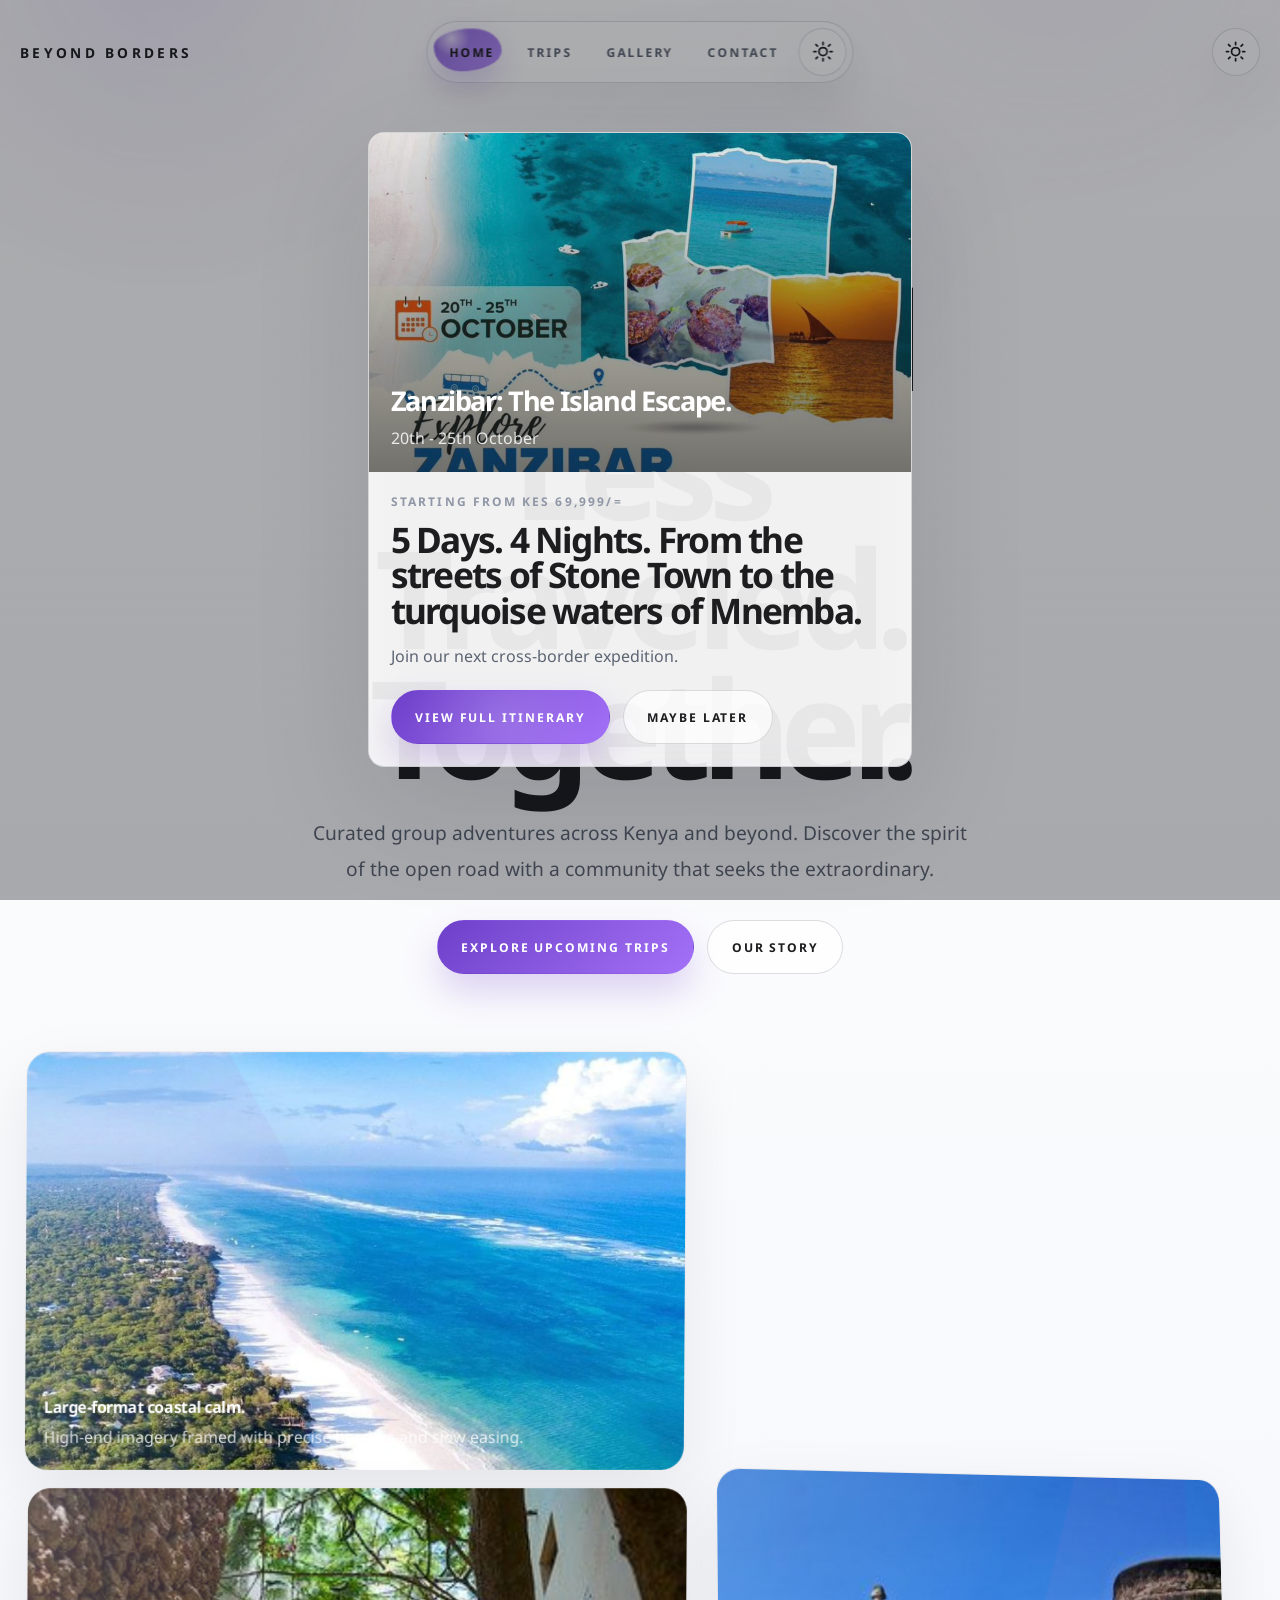
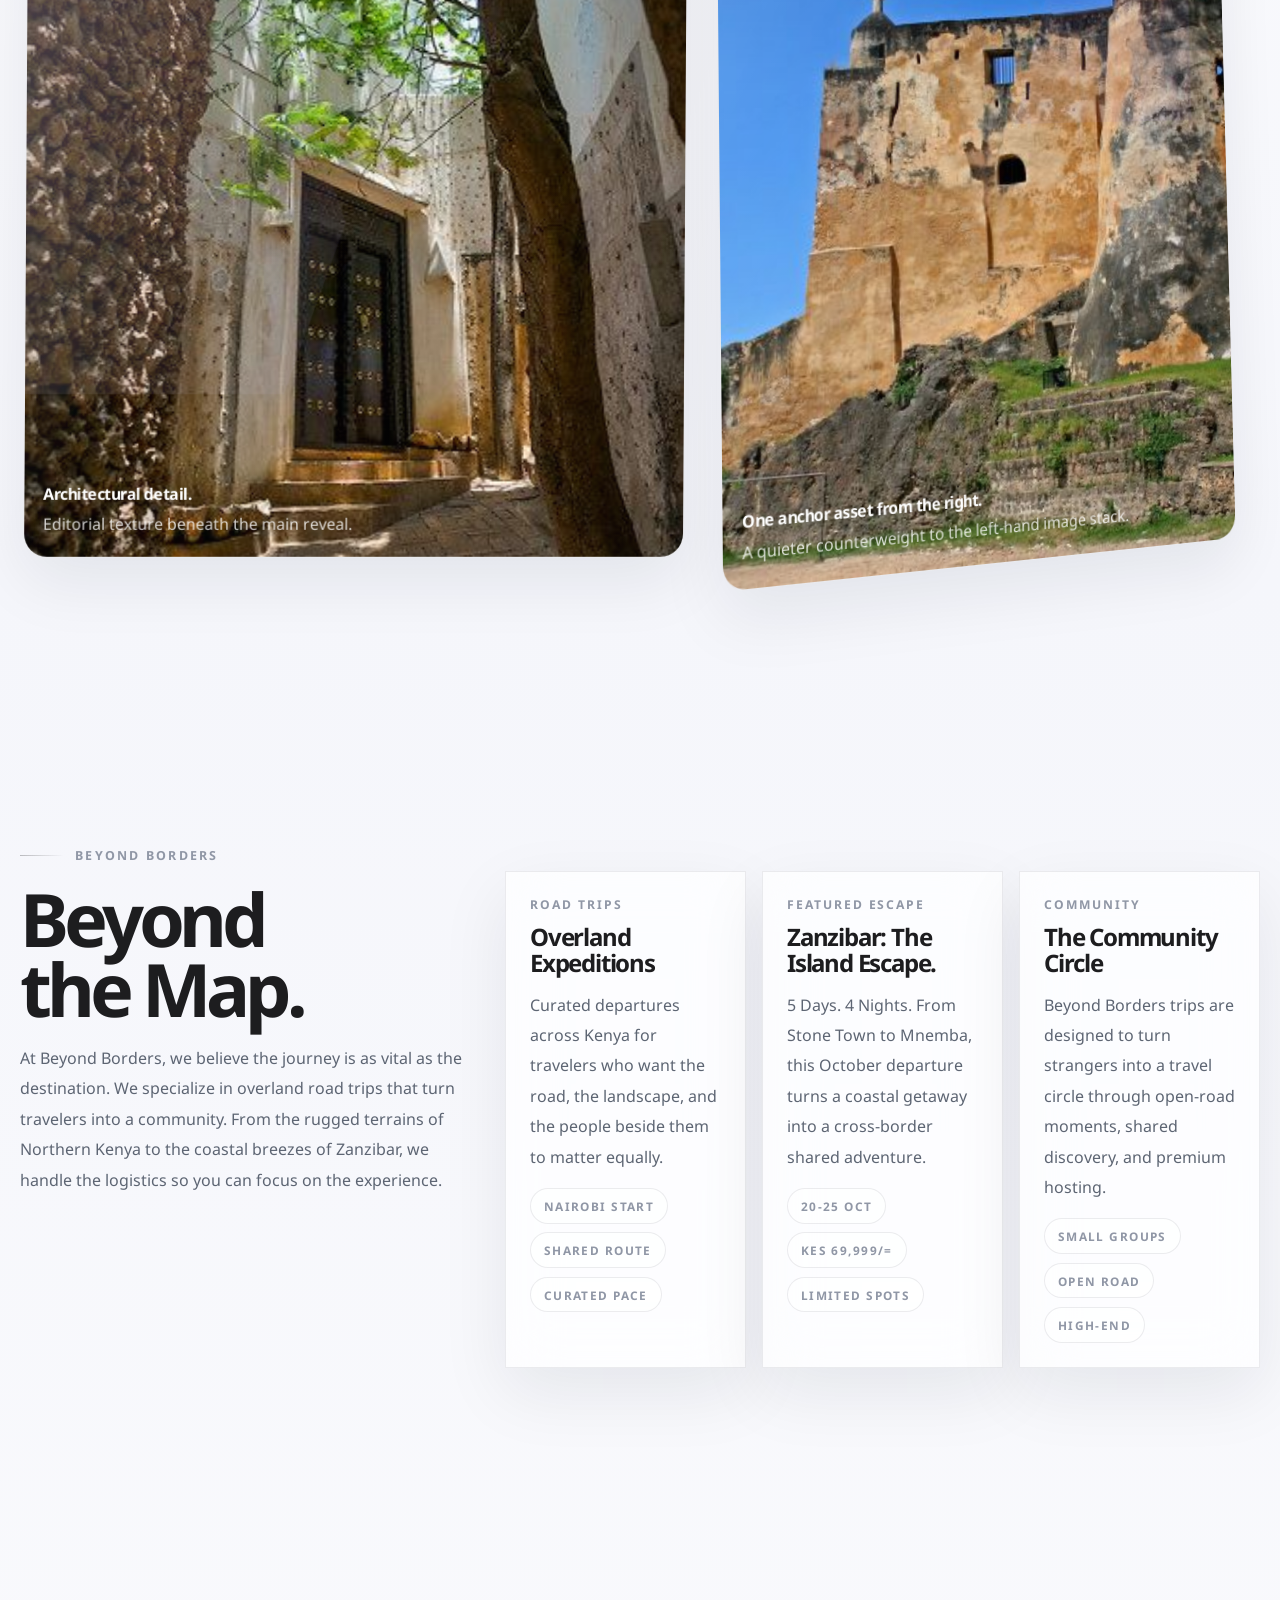
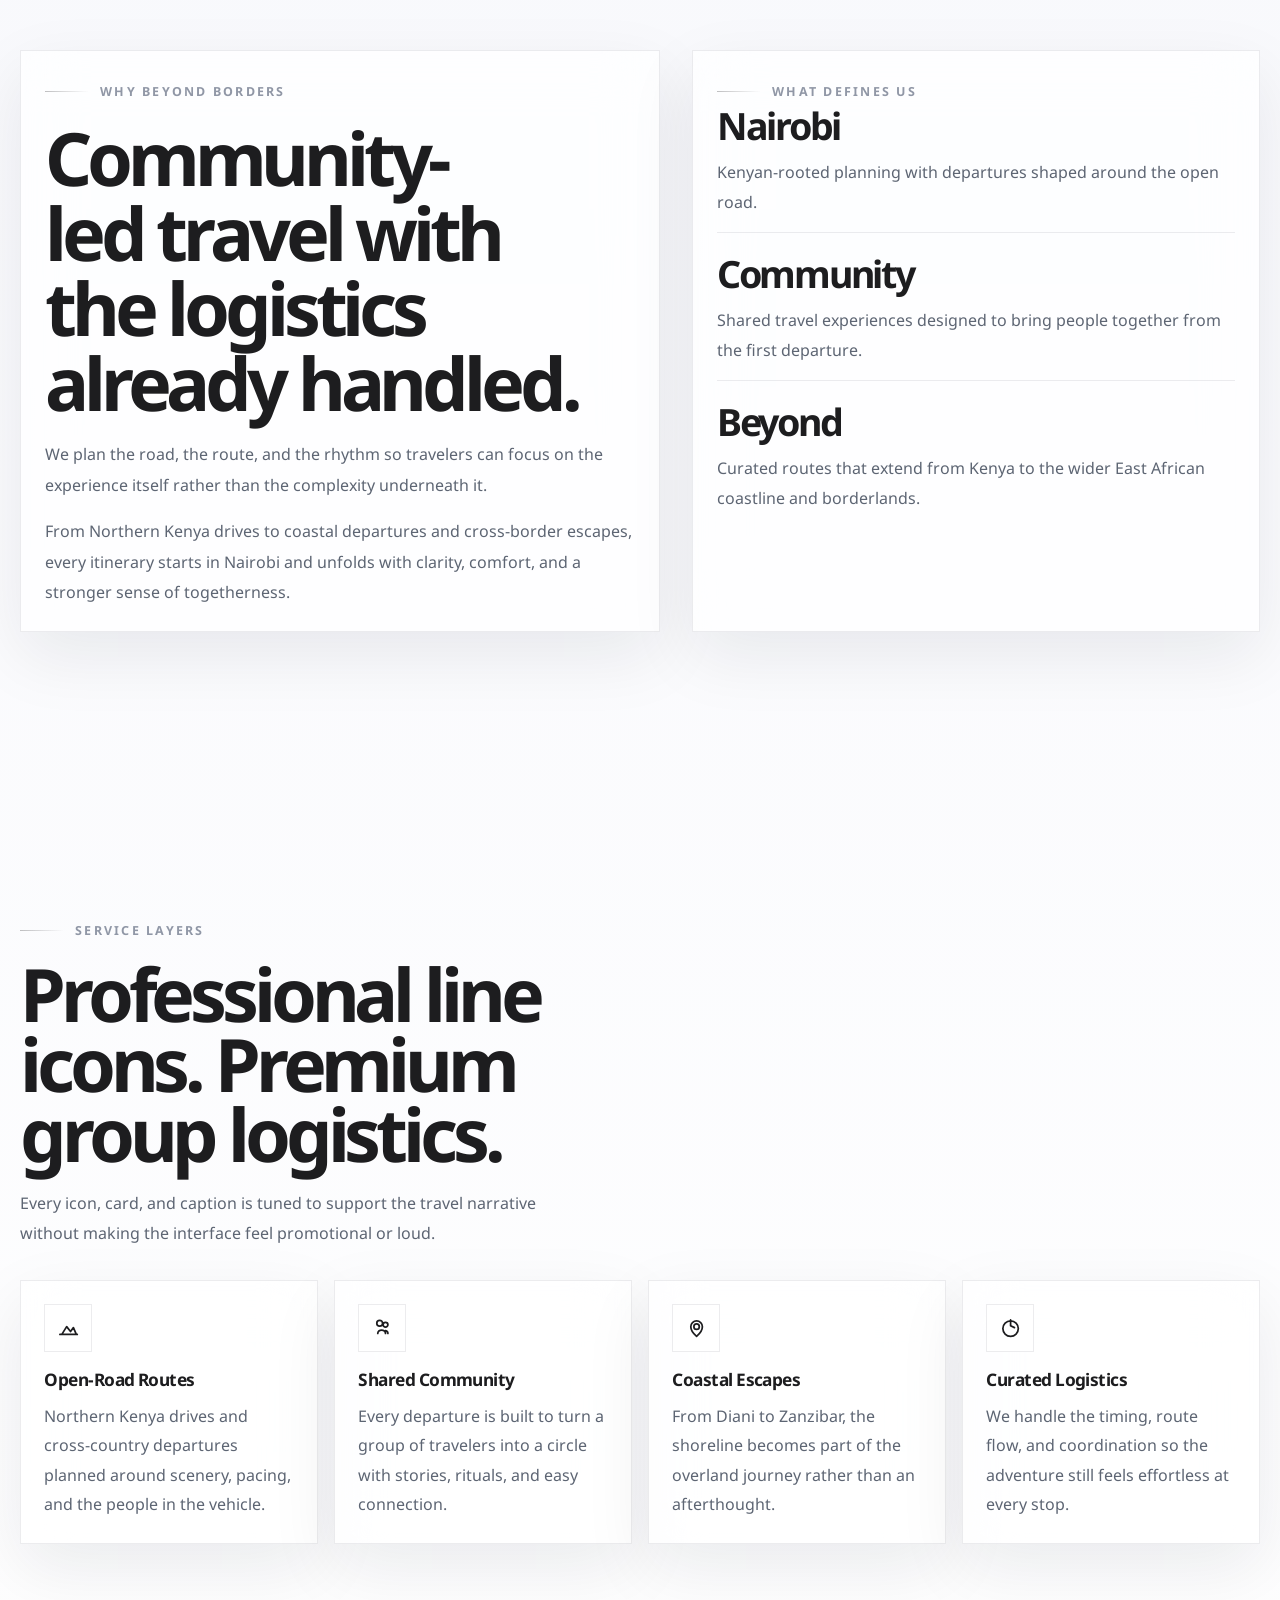
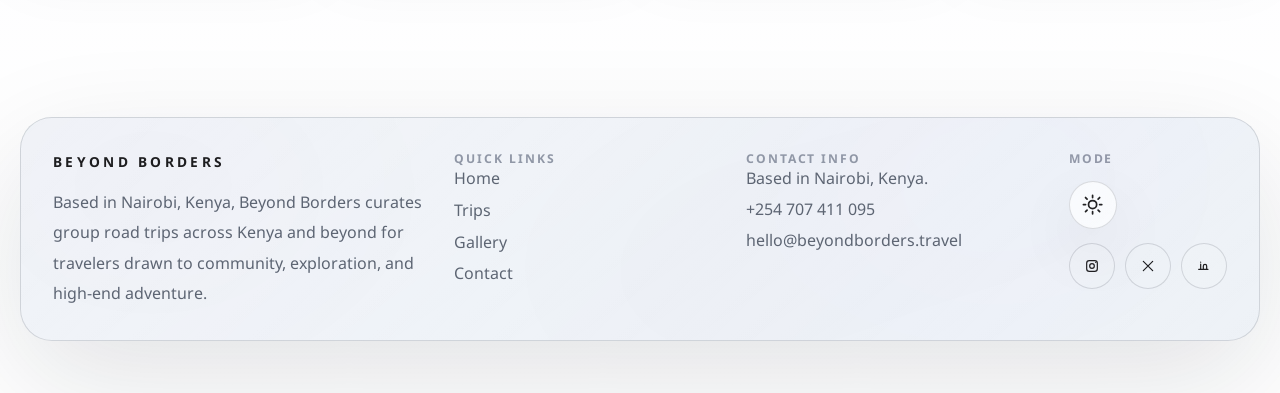
==== commit 6820068d: "Liquid Nav-Bar" ====
--- a/frontend/index.html
+++ b/frontend/index.html
@@ -60,16 +60,31 @@
 
         <nav class="nav-dock" aria-label="Primary" data-liquid-nav>
             <div class="nav-blob" aria-hidden="true"></div>
-            <div class="nav-links">
-                <a class="nav-link is-active" href="index.html" aria-current="page">Home</a>
-                <a class="nav-link" href="trips.html">Trips</a>
-                <a class="nav-link" href="gallery.html">Gallery</a>
-                <a class="nav-link" href="contact.html">Contact</a>
+            <div class="nav-dock-row">
+                <div class="nav-links">
+                    <a class="nav-link is-active" href="index.html" aria-current="page">Home</a>
+                    <a class="nav-link" href="trips.html">Trips</a>
+                    <a class="nav-link" href="gallery.html">Gallery</a>
+                    <a class="nav-link" href="contact.html">Contact</a>
+                </div>
+
+                <button class="theme-toggle theme-toggle-dock" type="button" data-theme-toggle aria-pressed="false" aria-label="Switch to dark mode">
+                    <span class="sr-only" data-theme-label>Switch to dark mode</span>
+                    <span class="theme-icon-shell" aria-hidden="true">
+                        <svg class="theme-icon theme-icon-sun" viewBox="0 0 24 24" fill="none" stroke-width="1.8">
+                            <circle cx="12" cy="12" r="4.2"></circle>
+                            <path d="M12 2.5v2.2M12 19.3v2.2M4.7 4.7l1.6 1.6M17.7 17.7l1.6 1.6M2.5 12h2.2M19.3 12h2.2M4.7 19.3l1.6-1.6M17.7 6.3l1.6-1.6" stroke-linecap="round"></path>
+                        </svg>
+                        <svg class="theme-icon theme-icon-moon" viewBox="0 0 24 24" fill="none" stroke-width="1.8">
+                            <path d="M20 15.2A8.4 8.4 0 0 1 8.8 4a8.8 8.8 0 1 0 11.2 11.2Z" stroke-linecap="round" stroke-linejoin="round"></path>
+                        </svg>
+                    </span>
+                </button>
             </div>
         </nav>
 
         <div class="site-tools">
-            <button class="theme-toggle" type="button" data-theme-toggle aria-pressed="false" aria-label="Switch to dark mode">
+            <button class="theme-toggle theme-toggle-desktop" type="button" data-theme-toggle aria-pressed="false" aria-label="Switch to dark mode">
                 <span class="sr-only" data-theme-label>Switch to dark mode</span>
                 <span class="theme-icon-shell" aria-hidden="true">
                     <svg class="theme-icon theme-icon-sun" viewBox="0 0 24 24" fill="none" stroke-width="1.8">
@@ -81,52 +96,6 @@
                     </svg>
                 </span>
             </button>
-
-            <button class="menu-toggle" type="button" data-menu-toggle aria-expanded="false" aria-controls="mobile-menu" aria-label="Open navigation menu">
-                <span class="menu-toggle-box" aria-hidden="true">
-                    <span class="menu-toggle-line"></span>
-                    <span class="menu-toggle-line"></span>
-                    <span class="menu-toggle-line"></span>
-                </span>
-            </button>
-        </div>
-    </div>
-
-    <div class="mobile-menu" id="mobile-menu" hidden>
-        <div class="mobile-menu-inner">
-            <div class="mobile-menu-panel">
-                <div class="mobile-menu-top">
-                    <a class="brand" href="index.html">BEYOND BORDERS</a>
-                    <button class="theme-toggle" type="button" data-theme-toggle aria-pressed="false" aria-label="Switch to dark mode">
-                        <span class="sr-only" data-theme-label>Switch to dark mode</span>
-                        <span class="theme-icon-shell" aria-hidden="true">
-                            <svg class="theme-icon theme-icon-sun" viewBox="0 0 24 24" fill="none" stroke-width="1.8">
-                                <circle cx="12" cy="12" r="4.2"></circle>
-                                <path d="M12 2.5v2.2M12 19.3v2.2M4.7 4.7l1.6 1.6M17.7 17.7l1.6 1.6M2.5 12h2.2M19.3 12h2.2M4.7 19.3l1.6-1.6M17.7 6.3l1.6-1.6" stroke-linecap="round"></path>
-                            </svg>
-                            <svg class="theme-icon theme-icon-moon" viewBox="0 0 24 24" fill="none" stroke-width="1.8">
-                                <path d="M20 15.2A8.4 8.4 0 0 1 8.8 4a8.8 8.8 0 1 0 11.2 11.2Z" stroke-linecap="round" stroke-linejoin="round"></path>
-                            </svg>
-                        </span>
-                    </button>
-                </div>
-
-                <nav class="mobile-nav-links" aria-label="Mobile">
-                    <a class="mobile-nav-link is-active" href="index.html" aria-current="page">Home</a>
-                    <a class="mobile-nav-link" href="trips.html">Trips</a>
-                    <a class="mobile-nav-link" href="gallery.html">Gallery</a>
-                    <a class="mobile-nav-link" href="contact.html">Contact</a>
-                </nav>
-
-                <p class="mobile-menu-note">
-                    Curated group adventures across Kenya and beyond, built around community, exploration, and the spirit of the open road.
-                </p>
-
-                <div class="cta-actions">
-                    <a class="button primary" href="trips.html">Explore Upcoming Trips</a>
-                    <button class="button secondary" type="button" data-menu-close>Close Menu</button>
-                </div>
-            </div>
         </div>
     </div>
 </header>
--- a/frontend/site.css
+++ b/frontend/site.css
@@ -212,14 +212,13 @@
 }
 
 .nav-dock,
-.mobile-menu-panel,
 .theme-toggle,
-.menu-toggle,
 .footer-toggle {
     border: 1px solid var(--line-strong);
     background: var(--nav-shell);
     box-shadow: var(--shadow-soft);
     backdrop-filter: blur(24px) saturate(160%);
+    -webkit-backdrop-filter: blur(24px) saturate(160%);
 }
 
 .nav-dock {
@@ -231,6 +230,26 @@
     justify-content: center;
     padding: 0.38rem;
     border-radius: 999px;
+    z-index: 60;
+    transition:
+        top 320ms var(--hero-ease),
+        bottom 320ms var(--hero-ease),
+        width 320ms var(--hero-ease),
+        padding 320ms var(--hero-ease),
+        border-radius 320ms var(--hero-ease),
+        transform 320ms var(--hero-ease),
+        box-shadow 320ms var(--hero-ease),
+        border-color 320ms ease,
+        background 320ms ease,
+        backdrop-filter 320ms ease;
+}
+
+.nav-dock-row {
+    position: relative;
+    z-index: 2;
+    display: flex;
+    align-items: center;
+    gap: 0.28rem;
 }
 
 .nav-links {
@@ -239,6 +258,7 @@
     display: flex;
     align-items: center;
     justify-content: center;
+    flex: 1 1 auto;
     gap: 0.1rem;
 }
 
@@ -257,6 +277,8 @@
     letter-spacing: 0.16em;
     text-transform: uppercase;
     transition: color 180ms ease;
+    touch-action: manipulation;
+    white-space: nowrap;
 }
 
 .nav-link:hover,
@@ -326,6 +348,10 @@
     gap: 0.75rem;
 }
 
+.theme-toggle-dock {
+    display: none;
+}
+
 .theme-toggle,
 .footer-toggle {
     display: inline-flex;
@@ -338,15 +364,14 @@
     padding: 0;
     border-radius: 999px;
     cursor: pointer;
+    touch-action: manipulation;
     transition: transform 180ms ease, border-color 180ms ease;
 }
 
 .theme-toggle:hover,
 .theme-toggle:focus-visible,
 .footer-toggle:hover,
-.footer-toggle:focus-visible,
-.menu-toggle:hover,
-.menu-toggle:focus-visible {
+.footer-toggle:focus-visible {
     transform: translateY(-1px);
     border-color: rgba(110, 64, 201, 0.26);
     outline: none;
@@ -392,143 +417,6 @@
 .theme-toggle.is-spinning .theme-icon-shell,
 .footer-toggle.is-spinning .theme-icon-shell {
     transform: rotate(360deg);
-}
-
-.menu-toggle {
-    display: none;
-    align-items: center;
-    justify-content: center;
-    width: 3rem;
-    height: 3rem;
-    border-radius: 50%;
-    cursor: pointer;
-}
-
-.menu-toggle-box {
-    position: relative;
-    width: 1.1rem;
-    height: 0.9rem;
-}
-
-.menu-toggle-line {
-    position: absolute;
-    left: 0;
-    width: 100%;
-    height: 2px;
-    border-radius: 999px;
-    background: var(--text-main);
-    transition: transform 180ms ease, top 180ms ease, opacity 180ms ease;
-}
-
-.menu-toggle-line:nth-child(1) {
-    top: 0;
-}
-
-.menu-toggle-line:nth-child(2) {
-    top: calc(50% - 1px);
-}
-
-.menu-toggle-line:nth-child(3) {
-    top: calc(100% - 2px);
-}
-
-body.menu-open .menu-toggle-line:nth-child(1) {
-    top: calc(50% - 1px);
-    transform: rotate(45deg);
-}
-
-body.menu-open .menu-toggle-line:nth-child(2) {
-    opacity: 0;
-}
-
-body.menu-open .menu-toggle-line:nth-child(3) {
-    top: calc(50% - 1px);
-    transform: rotate(-45deg);
-}
-
-.mobile-menu[hidden] {
-    display: none;
-}
-
-.mobile-menu {
-    position: fixed;
-    inset: 0;
-    z-index: 45;
-    opacity: 0;
-    pointer-events: none;
-    transition: opacity 220ms ease;
-}
-
-.mobile-menu::before {
-    content: "";
-    position: absolute;
-    inset: 0;
-    background:
-        radial-gradient(circle at 14% 20%, rgba(110, 64, 201, 0.24), transparent 26%),
-        radial-gradient(circle at 82% 14%, rgba(163, 113, 247, 0.18), transparent 24%),
-        radial-gradient(circle at 54% 72%, rgba(79, 70, 229, 0.16), transparent 28%),
-        rgba(10, 11, 17, 0.86);
-    filter: blur(0);
-    animation: washDrift 16s ease-in-out infinite alternate;
-}
-
-.mobile-menu-inner {
-    position: relative;
-    display: grid;
-    place-items: center;
-    min-height: 100%;
-    padding: 5rem 1rem 2rem;
-}
-
-.mobile-menu-panel {
-    width: min(100%, 30rem);
-    padding: 1.25rem;
-    border-radius: 2rem;
-}
-
-.mobile-menu-top {
-    display: flex;
-    align-items: center;
-    justify-content: space-between;
-    gap: 1rem;
-}
-
-.mobile-nav-links {
-    display: grid;
-    gap: 0.35rem;
-    margin-top: 2rem;
-}
-
-.mobile-nav-link {
-    display: block;
-    padding: 1rem 1.1rem;
-    border-radius: 1.4rem;
-    color: #ffffff;
-    font-size: clamp(1.2rem, 5vw, 1.7rem);
-    font-weight: 700;
-    letter-spacing: -0.03em;
-}
-
-.mobile-nav-link.is-active,
-.mobile-nav-link:hover,
-.mobile-nav-link:focus-visible {
-    background: rgba(255, 255, 255, 0.08);
-    outline: none;
-}
-
-.mobile-menu-note {
-    margin-top: 1.75rem;
-    color: rgba(255, 255, 255, 0.68);
-    line-height: 1.8;
-}
-
-body.menu-open {
-    overflow: hidden;
-}
-
-body.menu-open .mobile-menu {
-    opacity: 1;
-    pointer-events: auto;
 }
 
 .featured-modal[hidden] {
@@ -2180,13 +2068,112 @@
     }
 }
 
-@media (max-width: 979px) {
+@media (max-width: 767px) {
+    body {
+        padding-bottom: calc(7.5rem + env(safe-area-inset-bottom));
+    }
+
+    .masthead {
+        justify-content: center;
+        min-height: 3.9rem;
+    }
+
+    .brand {
+        margin-inline: auto;
+    }
+
+    .site-tools {
+        display: none;
+    }
+
     .nav-dock {
+        position: fixed;
+        bottom: 20px;
+        left: 50%;
+        top: auto;
+        width: min(calc(100vw - 1.25rem), 36rem);
+        padding: 0.44rem 0.5rem;
+        padding-bottom: calc(0.44rem + env(safe-area-inset-bottom));
+        border-radius: 32px;
+        border-color: rgba(255, 255, 255, 0.14);
+        background: rgba(12, 14, 18, 0.68);
+        box-shadow:
+            0 18px 42px rgba(6, 10, 18, 0.22),
+            inset 0 1px 0 rgba(255, 255, 255, 0.1);
+        backdrop-filter: blur(20px) saturate(145%);
+        -webkit-backdrop-filter: blur(20px) saturate(145%);
+    }
+
+    .nav-dock-row {
+        width: 100%;
+        justify-content: space-evenly;
+        gap: 0.4rem;
+    }
+
+    .nav-links {
+        width: 100%;
+        justify-content: space-evenly;
+        gap: 0.06rem;
+    }
+
+    .nav-link {
+        flex: 1 1 0;
+        min-width: 0;
+        min-height: 2.75rem;
+        padding: 0.72rem 0.2rem;
+        font-size: 0.68rem;
+        letter-spacing: 0.08em;
+    }
+
+    .theme-toggle-dock {
+        display: inline-flex;
+        flex: 0 0 auto;
+        width: 2.75rem;
+        height: 2.75rem;
+        min-height: 2.75rem;
+        border-color: rgba(255, 255, 255, 0.12);
+        background: rgba(255, 255, 255, 0.04);
+        box-shadow: none;
+    }
+
+    .theme-toggle-dock .theme-icon-shell {
+        width: 1.2rem;
+        height: 1.2rem;
+    }
+
+    .theme-toggle-desktop {
         display: none;
     }
 
-    .menu-toggle {
-        display: inline-flex;
+    .featured-modal {
+        place-items: end center;
+        padding: 1rem 1rem calc(7.75rem + env(safe-area-inset-bottom));
+    }
+
+    .featured-modal-card {
+        width: min(100%, 31rem);
+        border-radius: 24px;
+    }
+
+    .featured-modal-body {
+        padding: 1.15rem 1.15rem 4.85rem;
+    }
+
+    .featured-modal-actions {
+        display: grid;
+        grid-template-columns: 1fr;
+    }
+
+    .modal-close {
+        top: auto;
+        right: 1rem;
+        bottom: 1rem;
+        width: 2.85rem;
+        height: 2.85rem;
+        opacity: 1;
+        background: rgba(8, 10, 16, 0.82);
+        border-color: rgba(255, 255, 255, 0.22);
+        box-shadow: 0 12px 24px rgba(0, 0, 0, 0.22);
     }
 }
 
